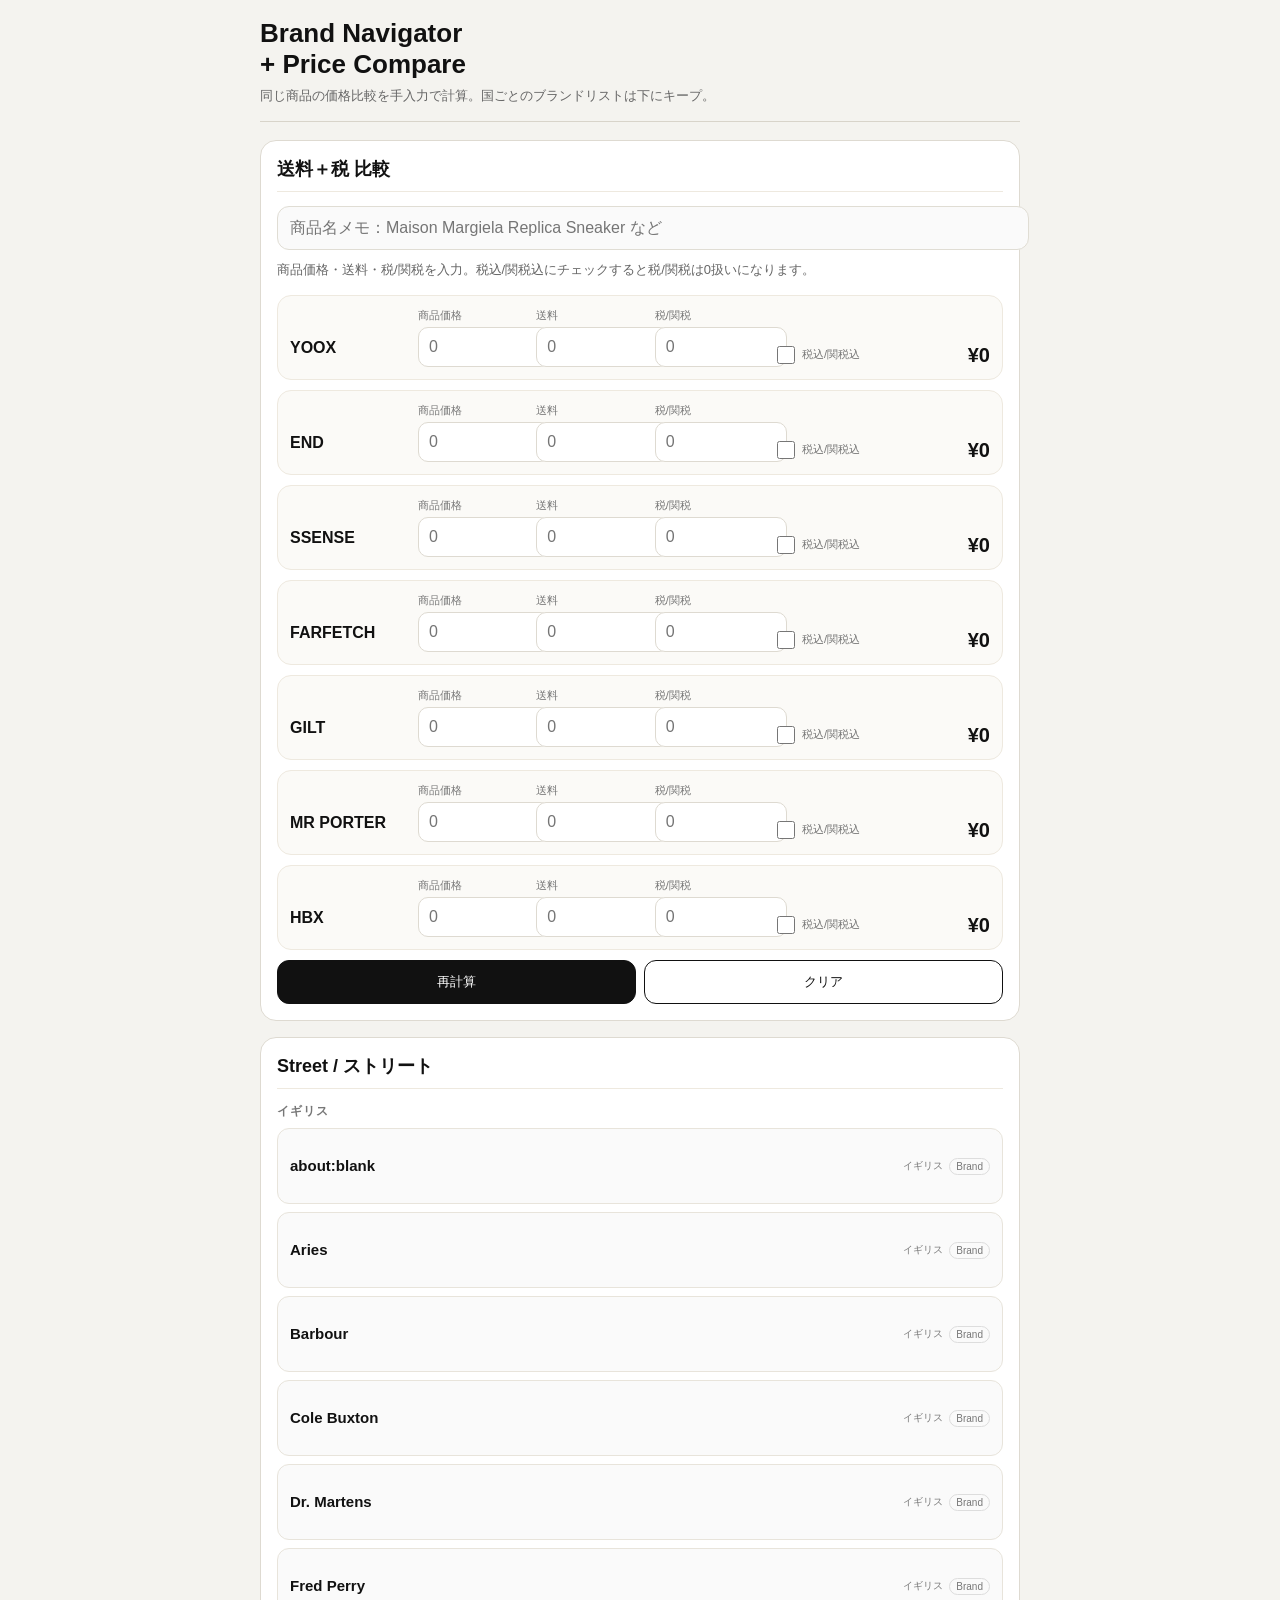
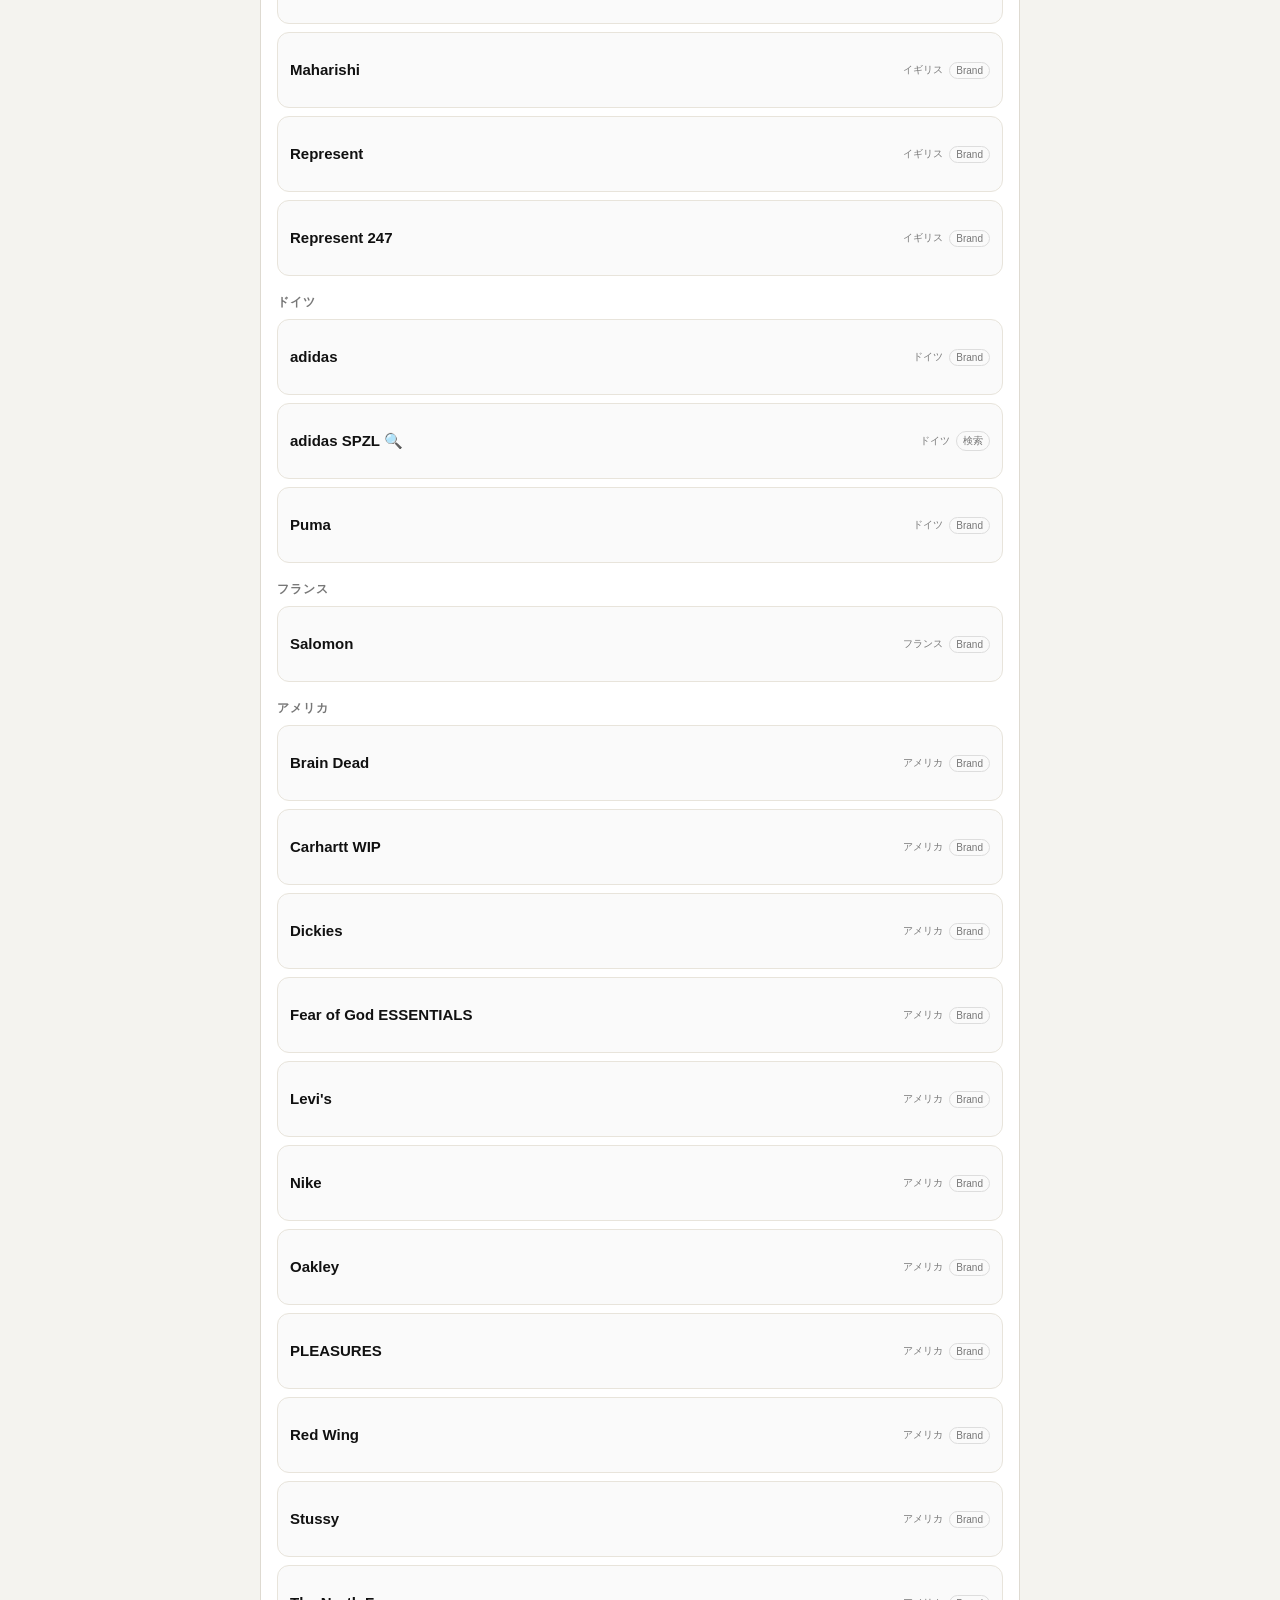
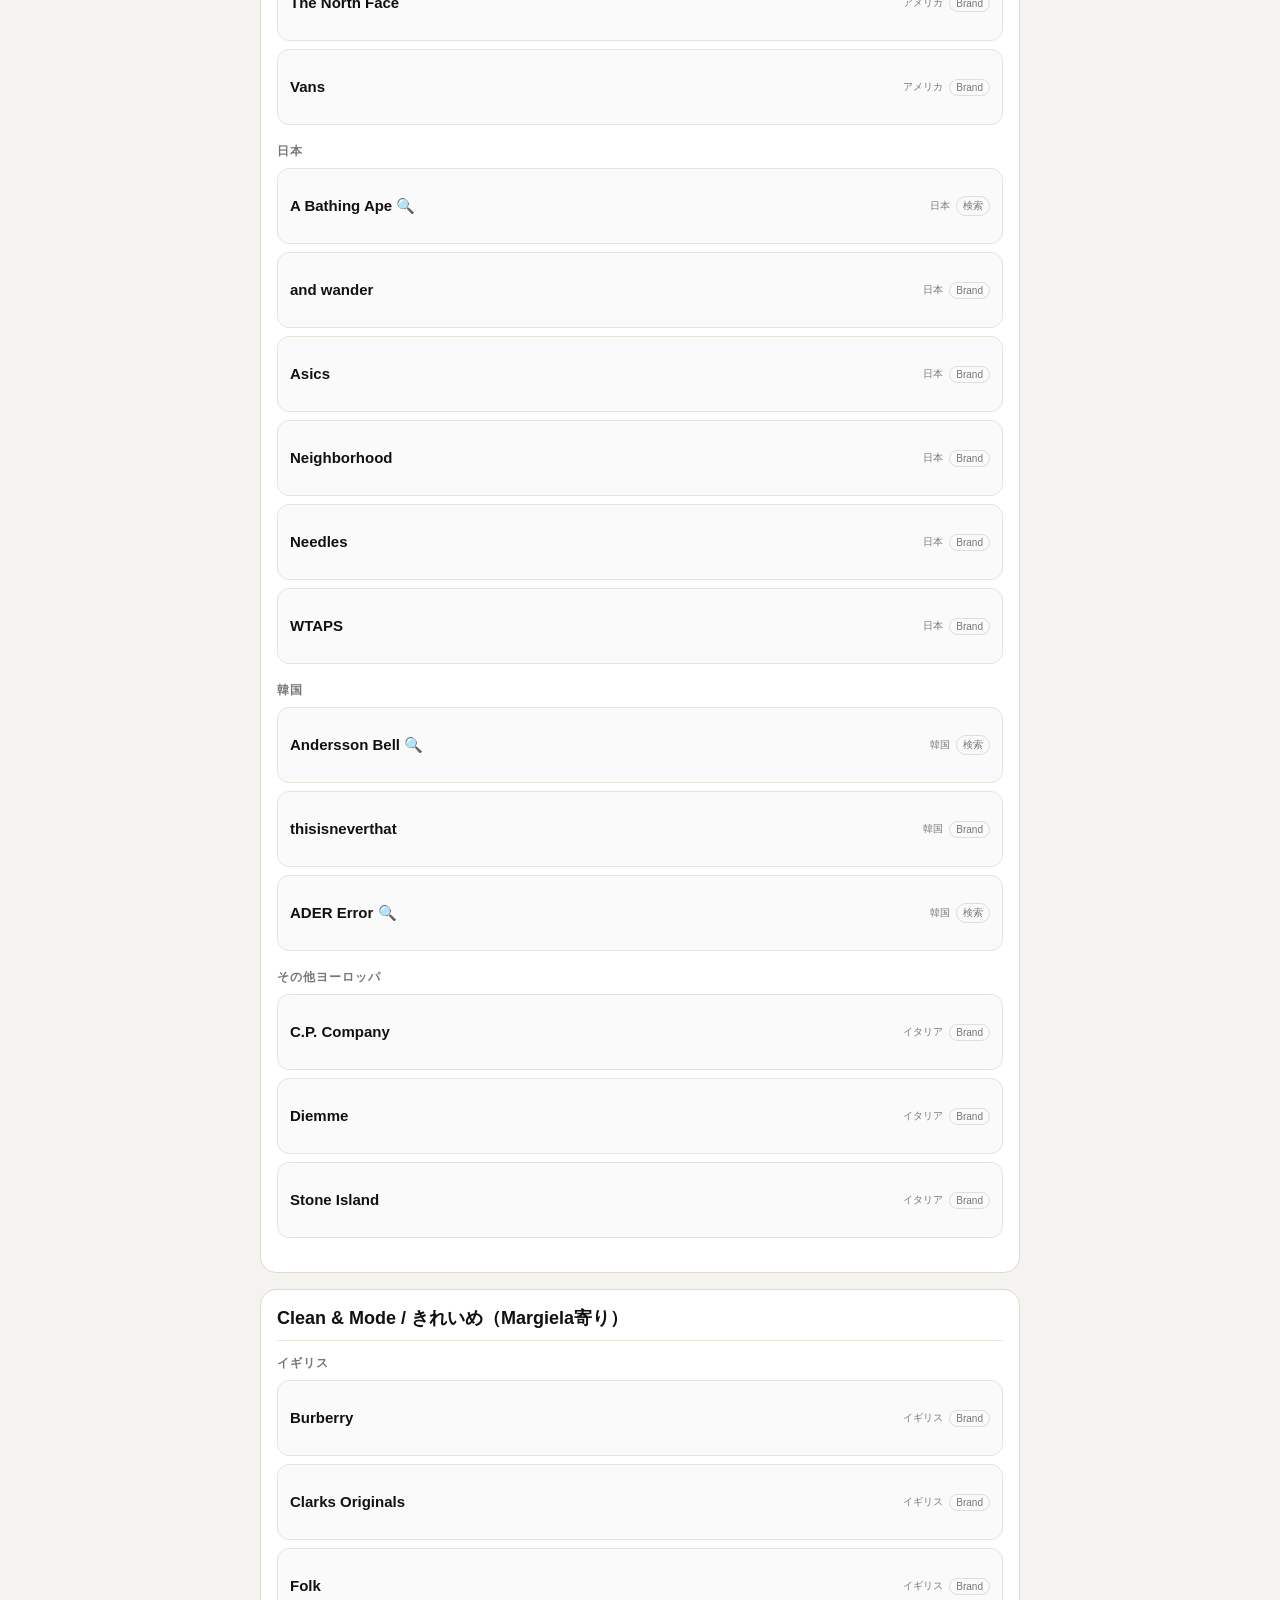
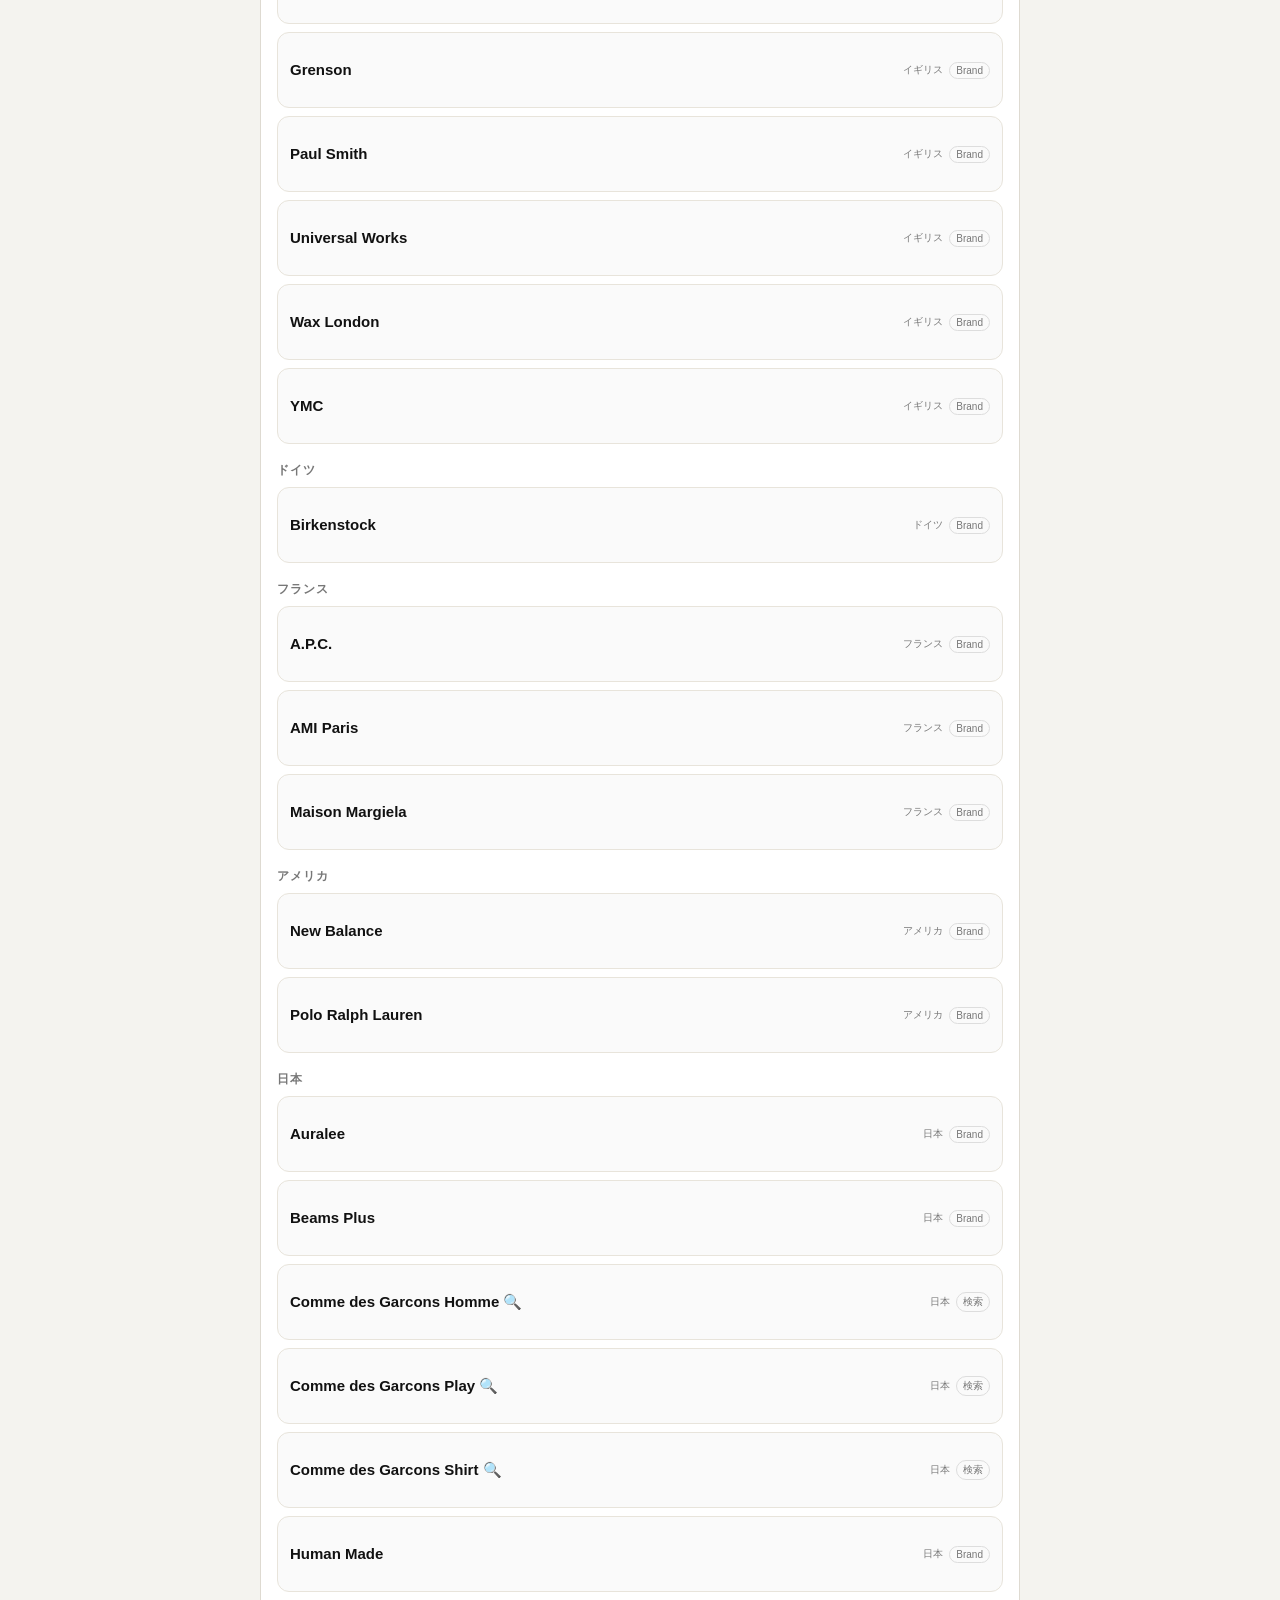
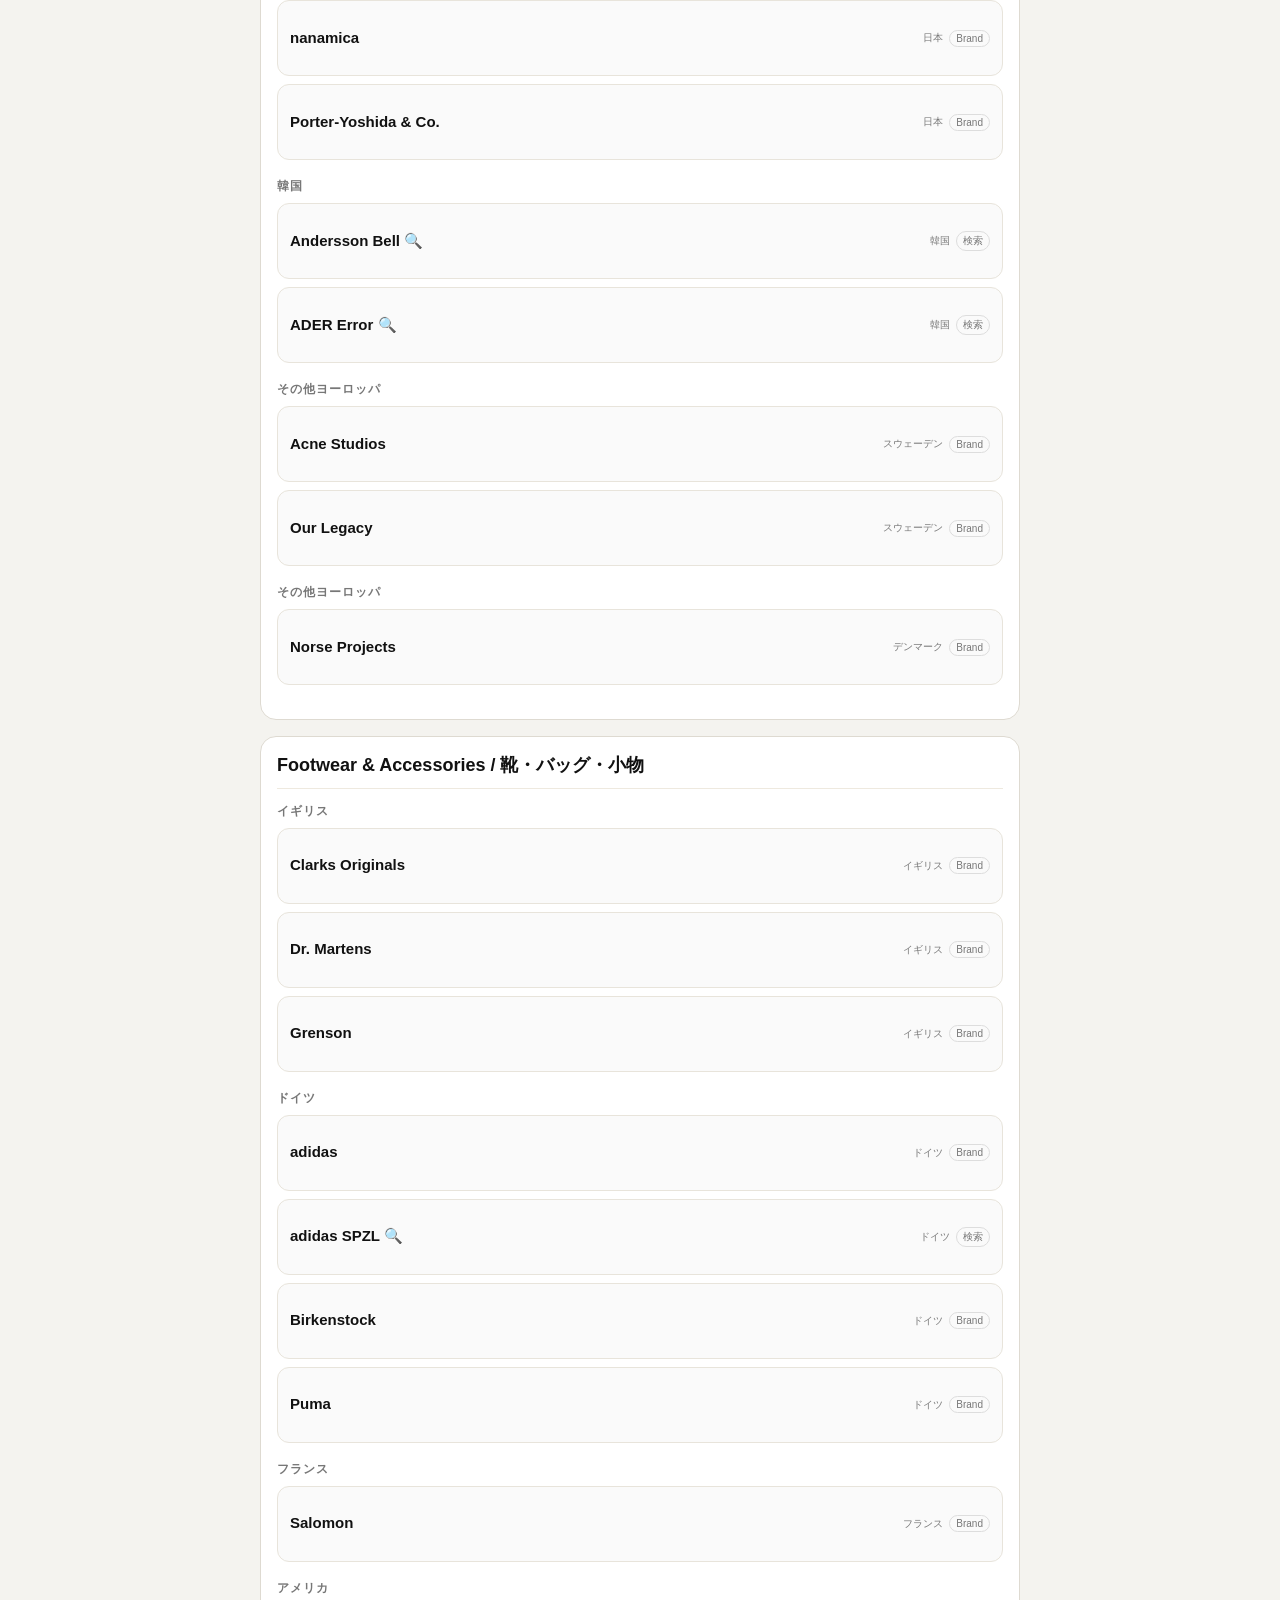
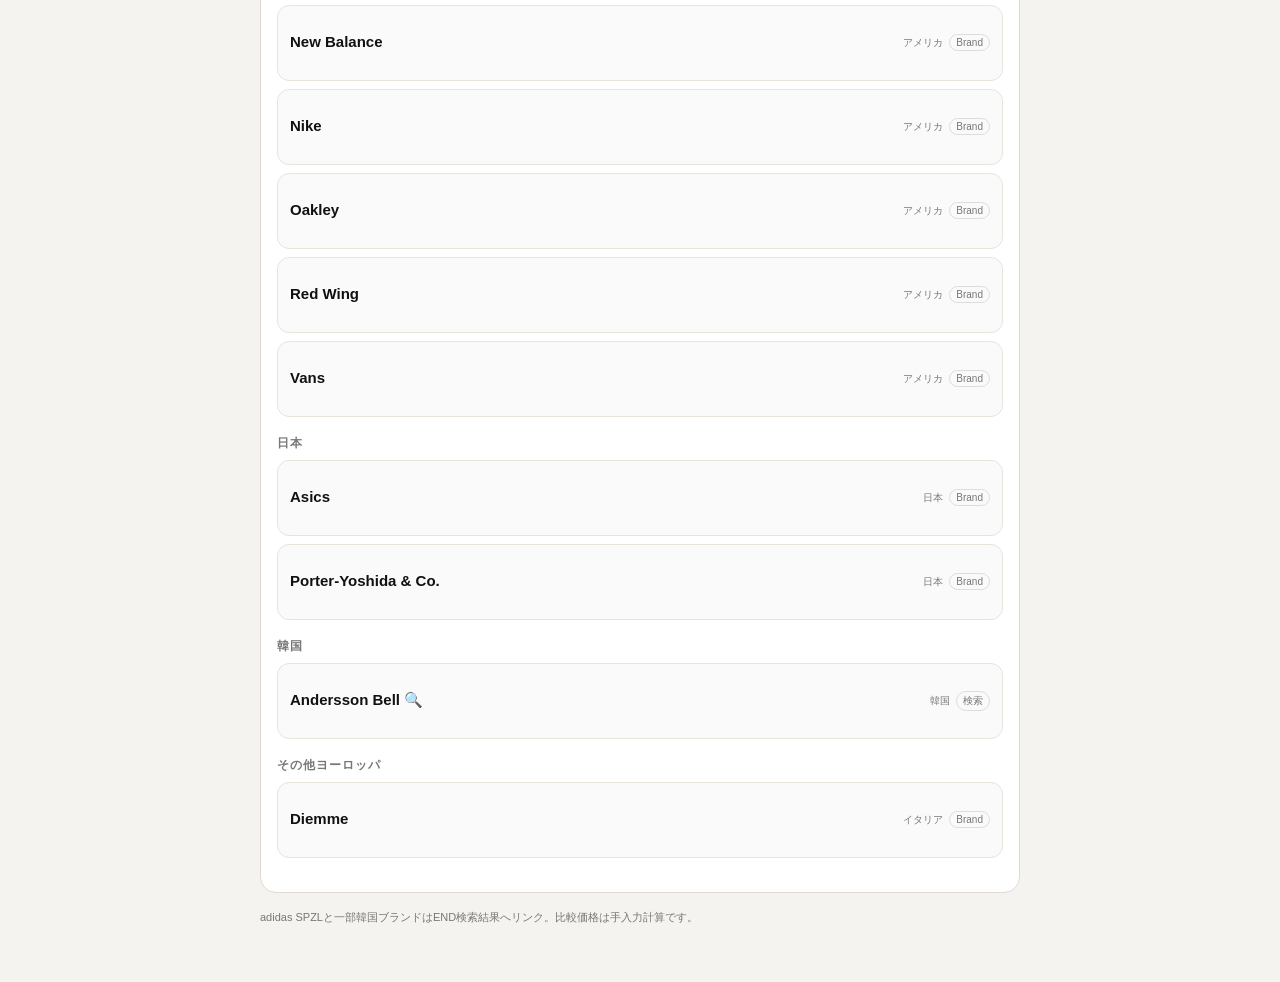
==== index.html @ c455eefd "Add files via upload" ====
<!doctype html>
<html lang="ja">
<head>
<meta charset="utf-8">
<meta name="viewport" content="width=device-width, initial-scale=1">
<title>END Brand Navigator + Price Compare</title>
<style>
body{margin:0;background:#f4f3ef;color:#111;font-family:-apple-system,BlinkMacSystemFont,"Helvetica Neue",Arial,"Hiragino Kaku Gothic ProN","Yu Gothic",sans-serif;}
.wrap{max-width:760px;margin:0 auto;padding:18px 14px 56px;}
header{border-bottom:1px solid #d8d4ca;padding-bottom:14px;margin-bottom:18px;}
h1{font-size:26px;margin:0 0 6px;}
p{margin:0;color:#666;font-size:13px;line-height:1.6;}
section{background:#fff;border:1px solid #dedad1;border-radius:16px;padding:16px;margin-bottom:16px;}
h2{font-size:18px;margin:0 0 14px;padding-bottom:10px;border-bottom:1px solid #eee9df;line-height:1.35;}
h3{font-size:12px;color:#777;margin:0 0 8px;letter-spacing:.08em;}
.compare-head{display:grid;gap:10px;margin-bottom:14px;}
.product-input{width:100%;font-size:16px;padding:12px;border:1px solid #e0ddd4;border-radius:12px;background:#fafafa;}
.shop-row{display:grid;grid-template-columns:1fr;gap:8px;padding:12px;border:1px solid #eee9df;border-radius:14px;background:#fbfaf7;margin-bottom:10px;}
.shop-name{font-weight:750;font-size:16px;}
.shop-row label{font-size:11px;color:#777;display:grid;gap:4px;}
.shop-row input[type="text"], .shop-row input:not([type]){width:100%;}
.shop-row input.price,.shop-row input.shipping,.shop-row input.tax{font-size:16px;padding:10px;border:1px solid #dedad1;border-radius:10px;background:#fff;}
.check{display:flex!important;align-items:center;gap:8px;}
.check input{width:18px;height:18px;}
.total{font-size:20px;font-weight:800;text-align:right;padding-top:4px;}
.best{border-color:#111;background:#f0efe9;}
.best .total::before{content:"最安 ";font-size:11px;color:#fff;background:#111;border-radius:999px;padding:3px 7px;margin-right:6px;vertical-align:middle;}
.actions{display:flex;gap:8px;margin-top:10px;}
button{flex:1;border:1px solid #111;background:#111;color:#fff;border-radius:12px;padding:12px;font-size:13px;}
button.secondary{background:#fff;color:#111;}
.country{margin-bottom:18px;}
.list{display:grid;gap:8px;}
.brand{display:flex;justify-content:space-between;align-items:center;gap:10px;min-height:50px;padding:12px;border:1px solid #e8e4db;border-radius:12px;background:#fafafa;color:#111;text-decoration:none;}
.brand:active{transform:scale(.99);}
.name{font-size:15px;font-weight:650;line-height:1.25;}
.meta{display:flex;gap:6px;align-items:center;white-space:nowrap;color:#777;font-size:10px;}
.meta em{font-style:normal;border:1px solid #ddd;border-radius:999px;padding:2px 6px;}
footer{color:#777;font-size:11px;line-height:1.6;margin-top:14px;}
@media(min-width:760px){.shop-row{grid-template-columns:120px repeat(3,1fr) 104px 105px;align-items:end;}.shop-name{padding-bottom:10px;}}
</style>
</head>
<body>
<div class="wrap">
<header>
<h1>Brand Navigator<br>+ Price Compare</h1>
<p>同じ商品の価格比較を手入力で計算。国ごとのブランドリストは下にキープ。</p>
</header>

<section>
  <h2>送料＋税 比較</h2>
  <div class="compare-head">
    <input id="product" class="product-input" placeholder="商品名メモ：Maison Margiela Replica Sneaker など">
    <p>商品価格・送料・税/関税を入力。税込/関税込にチェックすると税/関税は0扱いになります。</p>
  </div>
  <div id="shops">
    
    <div class="shop-row" data-shop="YOOX">
      <div class="shop-name">YOOX</div>
      <label>商品価格<input inputmode="numeric" class="price" placeholder="0"></label>
      <label>送料<input inputmode="numeric" class="shipping" placeholder="0"></label>
      <label>税/関税<input inputmode="numeric" class="tax" placeholder="0"></label>
      <label class="check"><input type="checkbox" class="included"> 税込/関税込</label>
      <div class="total">¥0</div>
    </div>
    
    <div class="shop-row" data-shop="END">
      <div class="shop-name">END</div>
      <label>商品価格<input inputmode="numeric" class="price" placeholder="0"></label>
      <label>送料<input inputmode="numeric" class="shipping" placeholder="0"></label>
      <label>税/関税<input inputmode="numeric" class="tax" placeholder="0"></label>
      <label class="check"><input type="checkbox" class="included"> 税込/関税込</label>
      <div class="total">¥0</div>
    </div>
    
    <div class="shop-row" data-shop="SSENSE">
      <div class="shop-name">SSENSE</div>
      <label>商品価格<input inputmode="numeric" class="price" placeholder="0"></label>
      <label>送料<input inputmode="numeric" class="shipping" placeholder="0"></label>
      <label>税/関税<input inputmode="numeric" class="tax" placeholder="0"></label>
      <label class="check"><input type="checkbox" class="included"> 税込/関税込</label>
      <div class="total">¥0</div>
    </div>
    
    <div class="shop-row" data-shop="FARFETCH">
      <div class="shop-name">FARFETCH</div>
      <label>商品価格<input inputmode="numeric" class="price" placeholder="0"></label>
      <label>送料<input inputmode="numeric" class="shipping" placeholder="0"></label>
      <label>税/関税<input inputmode="numeric" class="tax" placeholder="0"></label>
      <label class="check"><input type="checkbox" class="included"> 税込/関税込</label>
      <div class="total">¥0</div>
    </div>
    
    <div class="shop-row" data-shop="GILT">
      <div class="shop-name">GILT</div>
      <label>商品価格<input inputmode="numeric" class="price" placeholder="0"></label>
      <label>送料<input inputmode="numeric" class="shipping" placeholder="0"></label>
      <label>税/関税<input inputmode="numeric" class="tax" placeholder="0"></label>
      <label class="check"><input type="checkbox" class="included"> 税込/関税込</label>
      <div class="total">¥0</div>
    </div>
    
    <div class="shop-row" data-shop="MR PORTER">
      <div class="shop-name">MR PORTER</div>
      <label>商品価格<input inputmode="numeric" class="price" placeholder="0"></label>
      <label>送料<input inputmode="numeric" class="shipping" placeholder="0"></label>
      <label>税/関税<input inputmode="numeric" class="tax" placeholder="0"></label>
      <label class="check"><input type="checkbox" class="included"> 税込/関税込</label>
      <div class="total">¥0</div>
    </div>
    
    <div class="shop-row" data-shop="HBX">
      <div class="shop-name">HBX</div>
      <label>商品価格<input inputmode="numeric" class="price" placeholder="0"></label>
      <label>送料<input inputmode="numeric" class="shipping" placeholder="0"></label>
      <label>税/関税<input inputmode="numeric" class="tax" placeholder="0"></label>
      <label class="check"><input type="checkbox" class="included"> 税込/関税込</label>
      <div class="total">¥0</div>
    </div>
    
  </div>
  <div class="actions">
    <button type="button" onclick="calc()">再計算</button>
    <button type="button" class="secondary" onclick="clearAll()">クリア</button>
  </div>
</section>

<section class="brand-section"><h2>Street / ストリート</h2><div class="country"><h3>イギリス</h3><div class="list"><a class="brand" href="https://www.endclothing.com/jp/brands/about-blank"><span class="name">about:blank</span><span class="meta"><span>イギリス</span><em>Brand</em></span></a><a class="brand" href="https://www.endclothing.com/jp/brands/aries"><span class="name">Aries</span><span class="meta"><span>イギリス</span><em>Brand</em></span></a><a class="brand" href="https://www.endclothing.com/jp/brands/barbour"><span class="name">Barbour</span><span class="meta"><span>イギリス</span><em>Brand</em></span></a><a class="brand" href="https://www.endclothing.com/jp/brands/cole-buxton"><span class="name">Cole Buxton</span><span class="meta"><span>イギリス</span><em>Brand</em></span></a><a class="brand" href="https://www.endclothing.com/jp/brands/dr-martens"><span class="name">Dr. Martens</span><span class="meta"><span>イギリス</span><em>Brand</em></span></a><a class="brand" href="https://www.endclothing.com/jp/brands/fred-perry"><span class="name">Fred Perry</span><span class="meta"><span>イギリス</span><em>Brand</em></span></a><a class="brand" href="https://www.endclothing.com/jp/brands/maharishi"><span class="name">Maharishi</span><span class="meta"><span>イギリス</span><em>Brand</em></span></a><a class="brand" href="https://www.endclothing.com/jp/brands/represent"><span class="name">Represent</span><span class="meta"><span>イギリス</span><em>Brand</em></span></a><a class="brand" href="https://www.endclothing.com/jp/brands/represent-247"><span class="name">Represent 247</span><span class="meta"><span>イギリス</span><em>Brand</em></span></a></div></div><div class="country"><h3>ドイツ</h3><div class="list"><a class="brand" href="https://www.endclothing.com/jp/brands/adidas"><span class="name">adidas</span><span class="meta"><span>ドイツ</span><em>Brand</em></span></a><a class="brand" href="https://www.endclothing.com/jp/catalogsearch/results?q=adidas%20spzl"><span class="name">adidas SPZL 🔍</span><span class="meta"><span>ドイツ</span><em>検索</em></span></a><a class="brand" href="https://www.endclothing.com/jp/brands/puma"><span class="name">Puma</span><span class="meta"><span>ドイツ</span><em>Brand</em></span></a></div></div><div class="country"><h3>フランス</h3><div class="list"><a class="brand" href="https://www.endclothing.com/jp/brands/salomon"><span class="name">Salomon</span><span class="meta"><span>フランス</span><em>Brand</em></span></a></div></div><div class="country"><h3>アメリカ</h3><div class="list"><a class="brand" href="https://www.endclothing.com/jp/brands/brain-dead"><span class="name">Brain Dead</span><span class="meta"><span>アメリカ</span><em>Brand</em></span></a><a class="brand" href="https://www.endclothing.com/jp/brands/carhartt"><span class="name">Carhartt WIP</span><span class="meta"><span>アメリカ</span><em>Brand</em></span></a><a class="brand" href="https://www.endclothing.com/jp/brands/dickies"><span class="name">Dickies</span><span class="meta"><span>アメリカ</span><em>Brand</em></span></a><a class="brand" href="https://www.endclothing.com/jp/brands/fear-of-god-essentials"><span class="name">Fear of God ESSENTIALS</span><span class="meta"><span>アメリカ</span><em>Brand</em></span></a><a class="brand" href="https://www.endclothing.com/jp/brands/levi-s"><span class="name">Levi&#x27;s</span><span class="meta"><span>アメリカ</span><em>Brand</em></span></a><a class="brand" href="https://www.endclothing.com/jp/brands/nike"><span class="name">Nike</span><span class="meta"><span>アメリカ</span><em>Brand</em></span></a><a class="brand" href="https://www.endclothing.com/jp/brands/oakley"><span class="name">Oakley</span><span class="meta"><span>アメリカ</span><em>Brand</em></span></a><a class="brand" href="https://www.endclothing.com/jp/brands/pleasures"><span class="name">PLEASURES</span><span class="meta"><span>アメリカ</span><em>Brand</em></span></a><a class="brand" href="https://www.endclothing.com/jp/brands/red-wing"><span class="name">Red Wing</span><span class="meta"><span>アメリカ</span><em>Brand</em></span></a><a class="brand" href="https://www.endclothing.com/jp/brands/stussy"><span class="name">Stussy</span><span class="meta"><span>アメリカ</span><em>Brand</em></span></a><a class="brand" href="https://www.endclothing.com/jp/brands/the-north-face"><span class="name">The North Face</span><span class="meta"><span>アメリカ</span><em>Brand</em></span></a><a class="brand" href="https://www.endclothing.com/jp/brands/vans"><span class="name">Vans</span><span class="meta"><span>アメリカ</span><em>Brand</em></span></a></div></div><div class="country"><h3>日本</h3><div class="list"><a class="brand" href="https://www.endclothing.com/jp/catalogsearch/results?q=a%20bathing%20ape"><span class="name">A Bathing Ape 🔍</span><span class="meta"><span>日本</span><em>検索</em></span></a><a class="brand" href="https://www.endclothing.com/jp/brands/and-wander"><span class="name">and wander</span><span class="meta"><span>日本</span><em>Brand</em></span></a><a class="brand" href="https://www.endclothing.com/jp/brands/asics"><span class="name">Asics</span><span class="meta"><span>日本</span><em>Brand</em></span></a><a class="brand" href="https://www.endclothing.com/jp/brands/neighborhood"><span class="name">Neighborhood</span><span class="meta"><span>日本</span><em>Brand</em></span></a><a class="brand" href="https://www.endclothing.com/jp/brands/needles"><span class="name">Needles</span><span class="meta"><span>日本</span><em>Brand</em></span></a><a class="brand" href="https://www.endclothing.com/jp/brands/wtaps"><span class="name">WTAPS</span><span class="meta"><span>日本</span><em>Brand</em></span></a></div></div><div class="country"><h3>韓国</h3><div class="list"><a class="brand" href="https://www.endclothing.com/jp/catalogsearch/results?q=andersson%20bell"><span class="name">Andersson Bell 🔍</span><span class="meta"><span>韓国</span><em>検索</em></span></a><a class="brand" href="https://www.endclothing.com/jp/brands/thisisneverthat"><span class="name">thisisneverthat</span><span class="meta"><span>韓国</span><em>Brand</em></span></a><a class="brand" href="https://www.endclothing.com/jp/catalogsearch/results?q=ader%20error"><span class="name">ADER Error 🔍</span><span class="meta"><span>韓国</span><em>検索</em></span></a></div></div><div class="country"><h3>その他ヨーロッパ</h3><div class="list"><a class="brand" href="https://www.endclothing.com/jp/brands/cp-company"><span class="name">C.P. Company</span><span class="meta"><span>イタリア</span><em>Brand</em></span></a><a class="brand" href="https://www.endclothing.com/jp/brands/diemme"><span class="name">Diemme</span><span class="meta"><span>イタリア</span><em>Brand</em></span></a><a class="brand" href="https://www.endclothing.com/jp/brands/stone-island"><span class="name">Stone Island</span><span class="meta"><span>イタリア</span><em>Brand</em></span></a></div></div></section><section class="brand-section"><h2>Clean &amp; Mode / きれいめ（Margiela寄り）</h2><div class="country"><h3>イギリス</h3><div class="list"><a class="brand" href="https://www.endclothing.com/jp/brands/burberry"><span class="name">Burberry</span><span class="meta"><span>イギリス</span><em>Brand</em></span></a><a class="brand" href="https://www.endclothing.com/jp/brands/clarks-originals"><span class="name">Clarks Originals</span><span class="meta"><span>イギリス</span><em>Brand</em></span></a><a class="brand" href="https://www.endclothing.com/jp/brands/folk"><span class="name">Folk</span><span class="meta"><span>イギリス</span><em>Brand</em></span></a><a class="brand" href="https://www.endclothing.com/jp/brands/grenson"><span class="name">Grenson</span><span class="meta"><span>イギリス</span><em>Brand</em></span></a><a class="brand" href="https://www.endclothing.com/jp/brands/paul-smith"><span class="name">Paul Smith</span><span class="meta"><span>イギリス</span><em>Brand</em></span></a><a class="brand" href="https://www.endclothing.com/jp/brands/universal-works"><span class="name">Universal Works</span><span class="meta"><span>イギリス</span><em>Brand</em></span></a><a class="brand" href="https://www.endclothing.com/jp/brands/wax-london"><span class="name">Wax London</span><span class="meta"><span>イギリス</span><em>Brand</em></span></a><a class="brand" href="https://www.endclothing.com/jp/brands/ymc"><span class="name">YMC</span><span class="meta"><span>イギリス</span><em>Brand</em></span></a></div></div><div class="country"><h3>ドイツ</h3><div class="list"><a class="brand" href="https://www.endclothing.com/jp/brands/birkenstock"><span class="name">Birkenstock</span><span class="meta"><span>ドイツ</span><em>Brand</em></span></a></div></div><div class="country"><h3>フランス</h3><div class="list"><a class="brand" href="https://www.endclothing.com/jp/brands/a-p-c"><span class="name">A.P.C.</span><span class="meta"><span>フランス</span><em>Brand</em></span></a><a class="brand" href="https://www.endclothing.com/jp/brands/ami-paris"><span class="name">AMI Paris</span><span class="meta"><span>フランス</span><em>Brand</em></span></a><a class="brand" href="https://www.endclothing.com/jp/brands/maison-margiela"><span class="name">Maison Margiela</span><span class="meta"><span>フランス</span><em>Brand</em></span></a></div></div><div class="country"><h3>アメリカ</h3><div class="list"><a class="brand" href="https://www.endclothing.com/jp/brands/new-balance"><span class="name">New Balance</span><span class="meta"><span>アメリカ</span><em>Brand</em></span></a><a class="brand" href="https://www.endclothing.com/jp/brands/polo-ralph-lauren"><span class="name">Polo Ralph Lauren</span><span class="meta"><span>アメリカ</span><em>Brand</em></span></a></div></div><div class="country"><h3>日本</h3><div class="list"><a class="brand" href="https://www.endclothing.com/jp/brands/auralee"><span class="name">Auralee</span><span class="meta"><span>日本</span><em>Brand</em></span></a><a class="brand" href="https://www.endclothing.com/jp/brands/beams-plus"><span class="name">Beams Plus</span><span class="meta"><span>日本</span><em>Brand</em></span></a><a class="brand" href="https://www.endclothing.com/jp/catalogsearch/results?q=comme%20des%20garcons%20homme"><span class="name">Comme des Garcons Homme 🔍</span><span class="meta"><span>日本</span><em>検索</em></span></a><a class="brand" href="https://www.endclothing.com/jp/catalogsearch/results?q=comme%20des%20garcons%20play"><span class="name">Comme des Garcons Play 🔍</span><span class="meta"><span>日本</span><em>検索</em></span></a><a class="brand" href="https://www.endclothing.com/jp/catalogsearch/results?q=comme%20des%20garcons%20shirt"><span class="name">Comme des Garcons Shirt 🔍</span><span class="meta"><span>日本</span><em>検索</em></span></a><a class="brand" href="https://www.endclothing.com/jp/brands/human-made"><span class="name">Human Made</span><span class="meta"><span>日本</span><em>Brand</em></span></a><a class="brand" href="https://www.endclothing.com/jp/brands/nanamica"><span class="name">nanamica</span><span class="meta"><span>日本</span><em>Brand</em></span></a><a class="brand" href="https://www.endclothing.com/jp/brands/porter"><span class="name">Porter-Yoshida &amp; Co.</span><span class="meta"><span>日本</span><em>Brand</em></span></a></div></div><div class="country"><h3>韓国</h3><div class="list"><a class="brand" href="https://www.endclothing.com/jp/catalogsearch/results?q=andersson%20bell"><span class="name">Andersson Bell 🔍</span><span class="meta"><span>韓国</span><em>検索</em></span></a><a class="brand" href="https://www.endclothing.com/jp/catalogsearch/results?q=ader%20error"><span class="name">ADER Error 🔍</span><span class="meta"><span>韓国</span><em>検索</em></span></a></div></div><div class="country"><h3>その他ヨーロッパ</h3><div class="list"><a class="brand" href="https://www.endclothing.com/jp/brands/acne-studios"><span class="name">Acne Studios</span><span class="meta"><span>スウェーデン</span><em>Brand</em></span></a><a class="brand" href="https://www.endclothing.com/jp/brands/our-legacy"><span class="name">Our Legacy</span><span class="meta"><span>スウェーデン</span><em>Brand</em></span></a></div></div><div class="country"><h3>その他ヨーロッパ</h3><div class="list"><a class="brand" href="https://www.endclothing.com/jp/brands/norse-projects"><span class="name">Norse Projects</span><span class="meta"><span>デンマーク</span><em>Brand</em></span></a></div></div></section><section class="brand-section"><h2>Footwear &amp; Accessories / 靴・バッグ・小物</h2><div class="country"><h3>イギリス</h3><div class="list"><a class="brand" href="https://www.endclothing.com/jp/brands/clarks-originals"><span class="name">Clarks Originals</span><span class="meta"><span>イギリス</span><em>Brand</em></span></a><a class="brand" href="https://www.endclothing.com/jp/brands/dr-martens"><span class="name">Dr. Martens</span><span class="meta"><span>イギリス</span><em>Brand</em></span></a><a class="brand" href="https://www.endclothing.com/jp/brands/grenson"><span class="name">Grenson</span><span class="meta"><span>イギリス</span><em>Brand</em></span></a></div></div><div class="country"><h3>ドイツ</h3><div class="list"><a class="brand" href="https://www.endclothing.com/jp/brands/adidas"><span class="name">adidas</span><span class="meta"><span>ドイツ</span><em>Brand</em></span></a><a class="brand" href="https://www.endclothing.com/jp/catalogsearch/results?q=adidas%20spzl"><span class="name">adidas SPZL 🔍</span><span class="meta"><span>ドイツ</span><em>検索</em></span></a><a class="brand" href="https://www.endclothing.com/jp/brands/birkenstock"><span class="name">Birkenstock</span><span class="meta"><span>ドイツ</span><em>Brand</em></span></a><a class="brand" href="https://www.endclothing.com/jp/brands/puma"><span class="name">Puma</span><span class="meta"><span>ドイツ</span><em>Brand</em></span></a></div></div><div class="country"><h3>フランス</h3><div class="list"><a class="brand" href="https://www.endclothing.com/jp/brands/salomon"><span class="name">Salomon</span><span class="meta"><span>フランス</span><em>Brand</em></span></a></div></div><div class="country"><h3>アメリカ</h3><div class="list"><a class="brand" href="https://www.endclothing.com/jp/brands/new-balance"><span class="name">New Balance</span><span class="meta"><span>アメリカ</span><em>Brand</em></span></a><a class="brand" href="https://www.endclothing.com/jp/brands/nike"><span class="name">Nike</span><span class="meta"><span>アメリカ</span><em>Brand</em></span></a><a class="brand" href="https://www.endclothing.com/jp/brands/oakley"><span class="name">Oakley</span><span class="meta"><span>アメリカ</span><em>Brand</em></span></a><a class="brand" href="https://www.endclothing.com/jp/brands/red-wing"><span class="name">Red Wing</span><span class="meta"><span>アメリカ</span><em>Brand</em></span></a><a class="brand" href="https://www.endclothing.com/jp/brands/vans"><span class="name">Vans</span><span class="meta"><span>アメリカ</span><em>Brand</em></span></a></div></div><div class="country"><h3>日本</h3><div class="list"><a class="brand" href="https://www.endclothing.com/jp/brands/asics"><span class="name">Asics</span><span class="meta"><span>日本</span><em>Brand</em></span></a><a class="brand" href="https://www.endclothing.com/jp/brands/porter"><span class="name">Porter-Yoshida &amp; Co.</span><span class="meta"><span>日本</span><em>Brand</em></span></a></div></div><div class="country"><h3>韓国</h3><div class="list"><a class="brand" href="https://www.endclothing.com/jp/catalogsearch/results?q=andersson%20bell"><span class="name">Andersson Bell 🔍</span><span class="meta"><span>韓国</span><em>検索</em></span></a></div></div><div class="country"><h3>その他ヨーロッパ</h3><div class="list"><a class="brand" href="https://www.endclothing.com/jp/brands/diemme"><span class="name">Diemme</span><span class="meta"><span>イタリア</span><em>Brand</em></span></a></div></div></section>

<footer>adidas SPZLと一部韓国ブランドはEND検索結果へリンク。比較価格は手入力計算です。</footer>
</div>

<script>
function yen(n) {
  if (!isFinite(n) || n <= 0) return "¥0";
  return "¥" + Math.round(n).toLocaleString("ja-JP");
}
function num(v) {
  if (!v) return 0;
  return Number(String(v).replace(/[¥,\s]/g,"")) || 0;
}
function calc() {
  const rows = [...document.querySelectorAll(".shop-row")];
  let best = Infinity;
  rows.forEach(r => {
    const price = num(r.querySelector(".price").value);
    const shipping = num(r.querySelector(".shipping").value);
    const included = r.querySelector(".included").checked;
    const tax = included ? 0 : num(r.querySelector(".tax").value);
    const total = price + shipping + tax;
    r.dataset.total = total;
    r.querySelector(".total").textContent = yen(total);
    r.classList.remove("best");
    if (total > 0 && total < best) best = total;
  });
  rows.forEach(r => {
    if (Number(r.dataset.total) === best) r.classList.add("best");
  });
}
function clearAll() {
  document.querySelectorAll("input").forEach(i => {
    if (i.type === "checkbox") i.checked = false;
    else i.value = "";
  });
  calc();
}
document.querySelectorAll(".price,.shipping,.tax,.included").forEach(el => el.addEventListener("input", calc));
document.querySelectorAll(".included").forEach(el => el.addEventListener("change", calc));
calc();
</script>
</body>
</html>
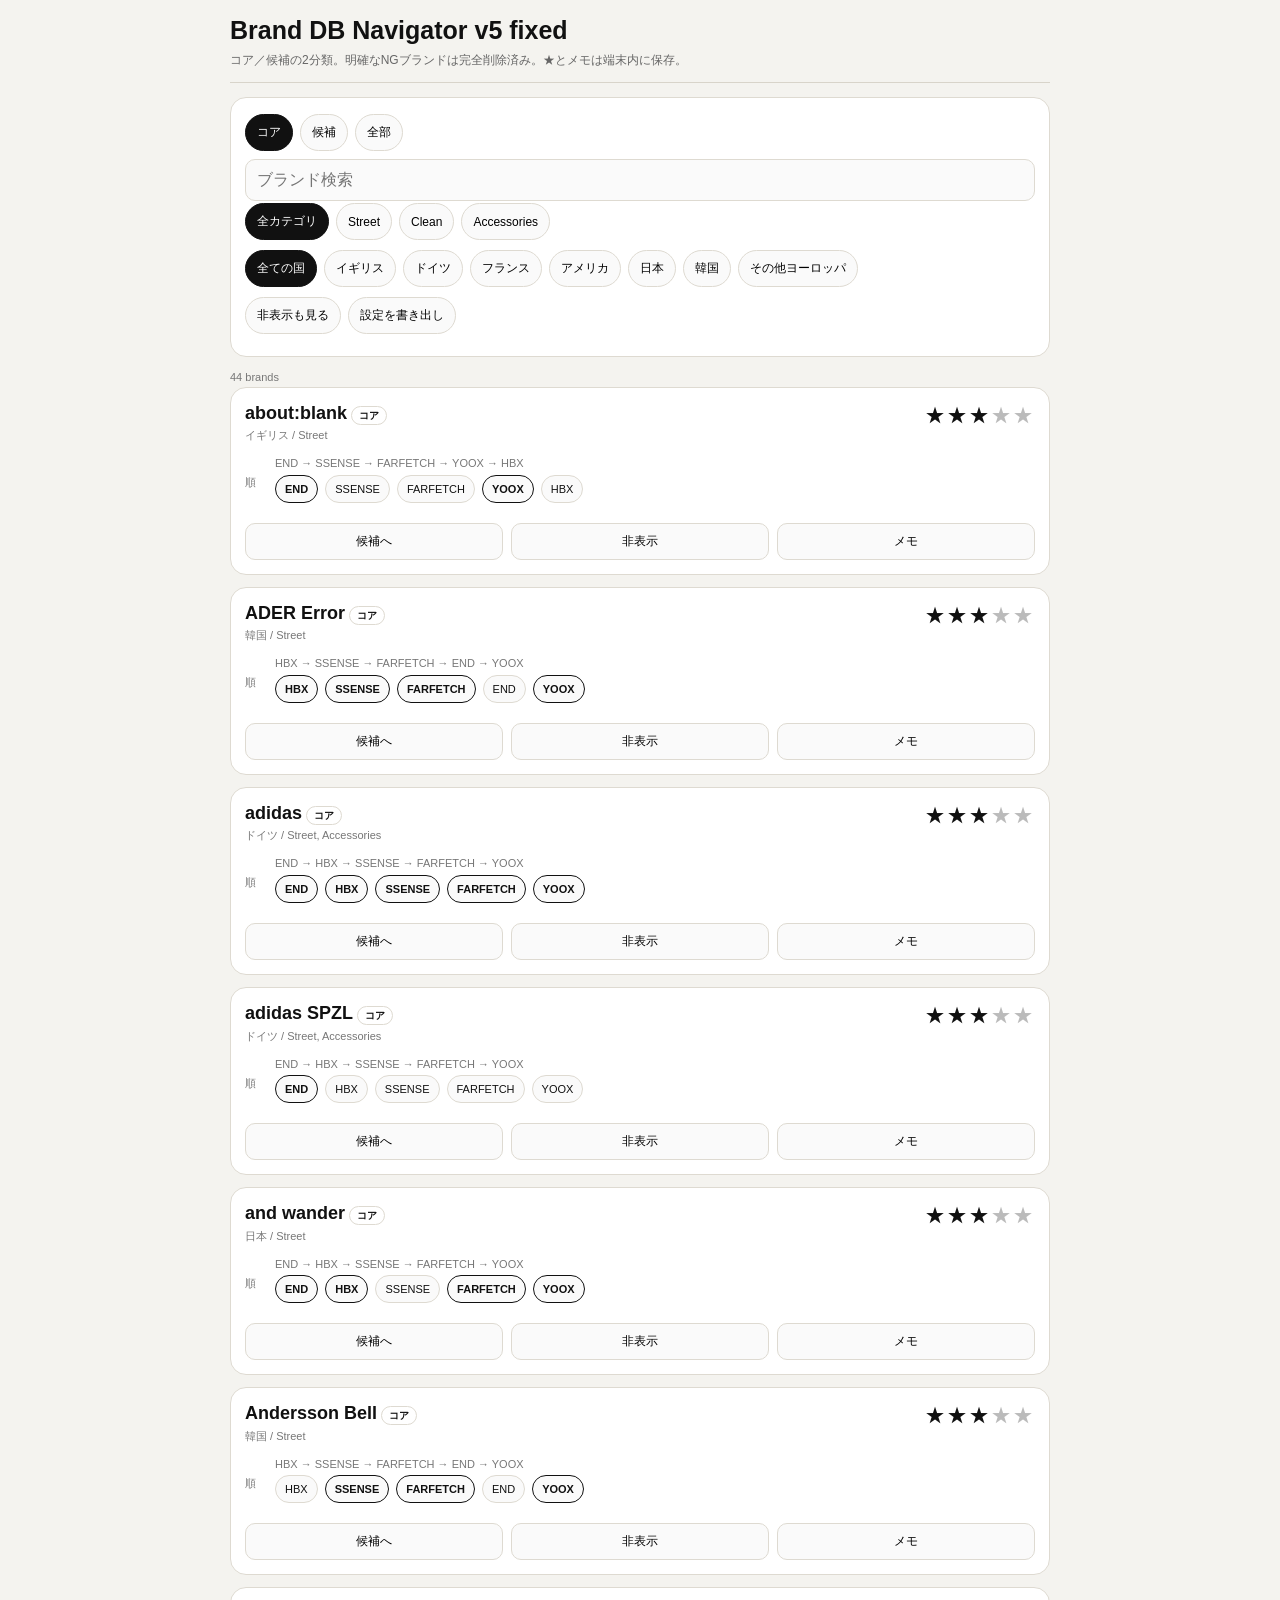
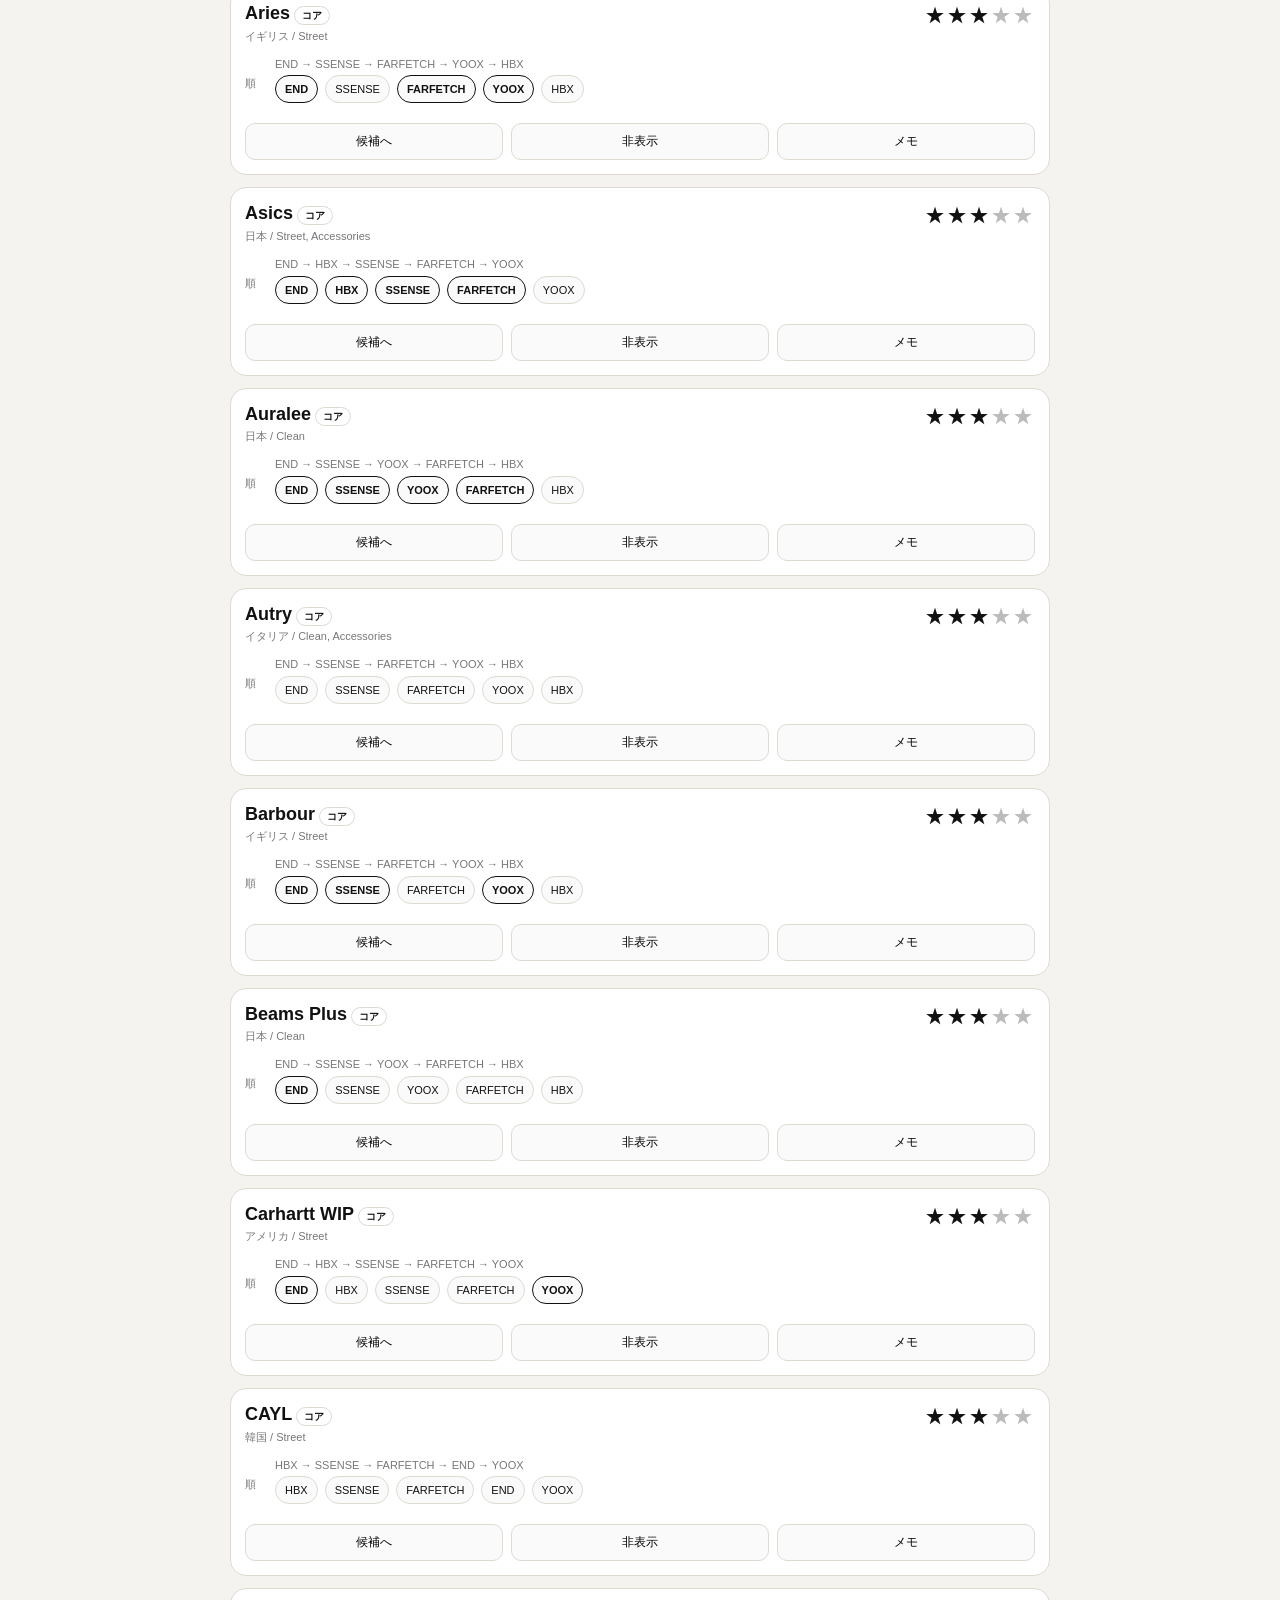
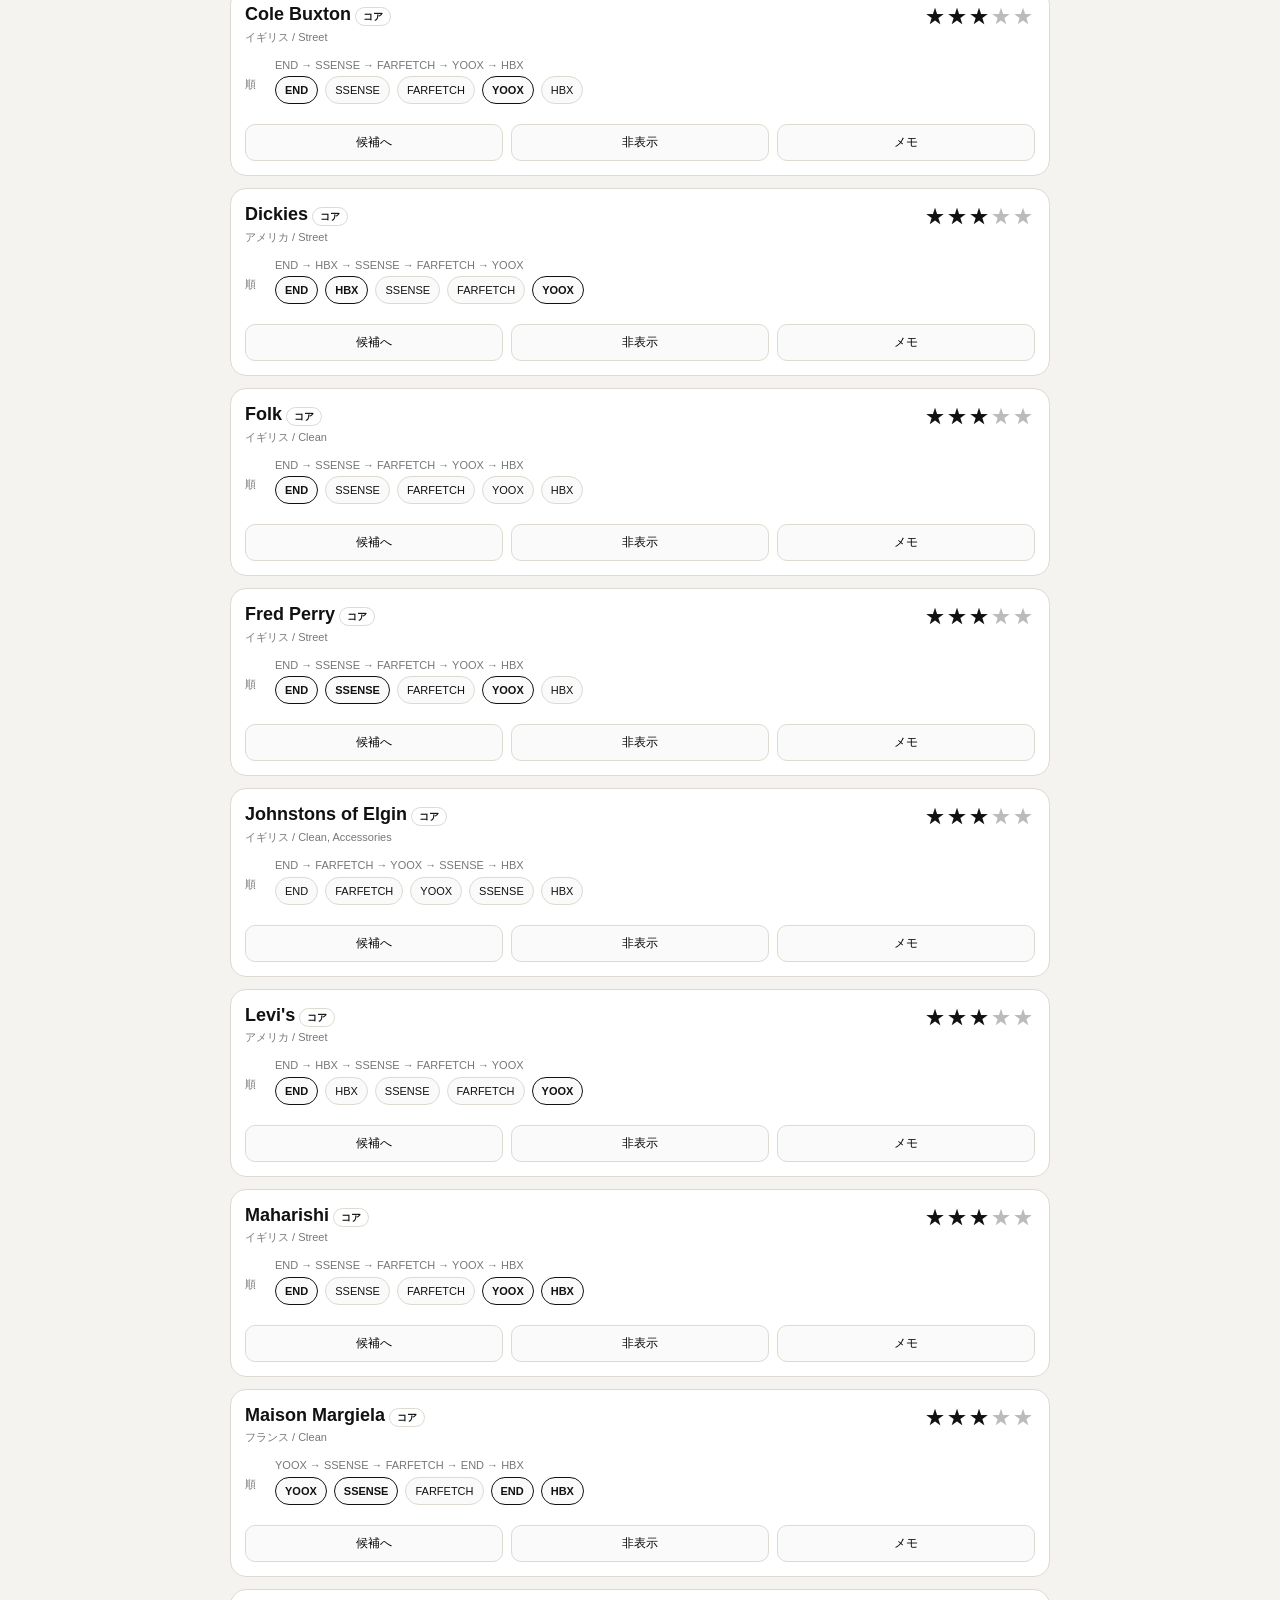
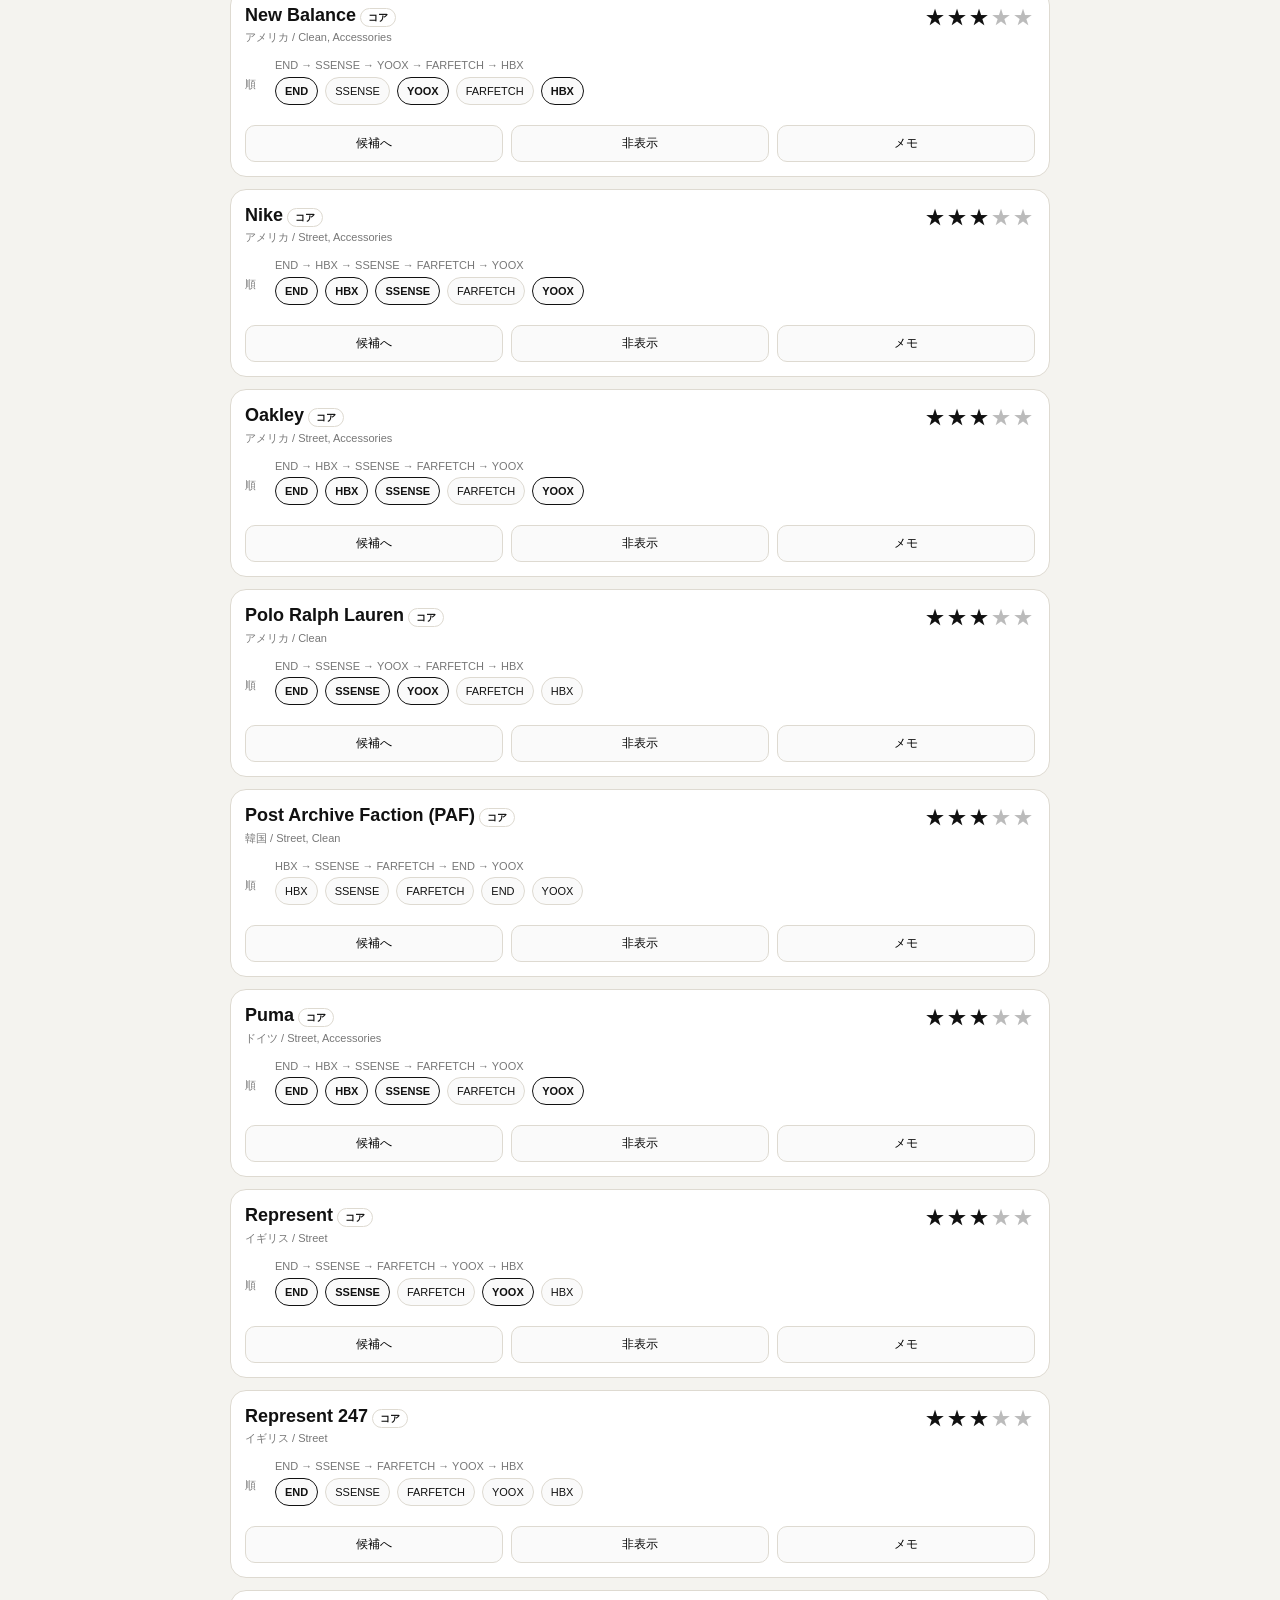
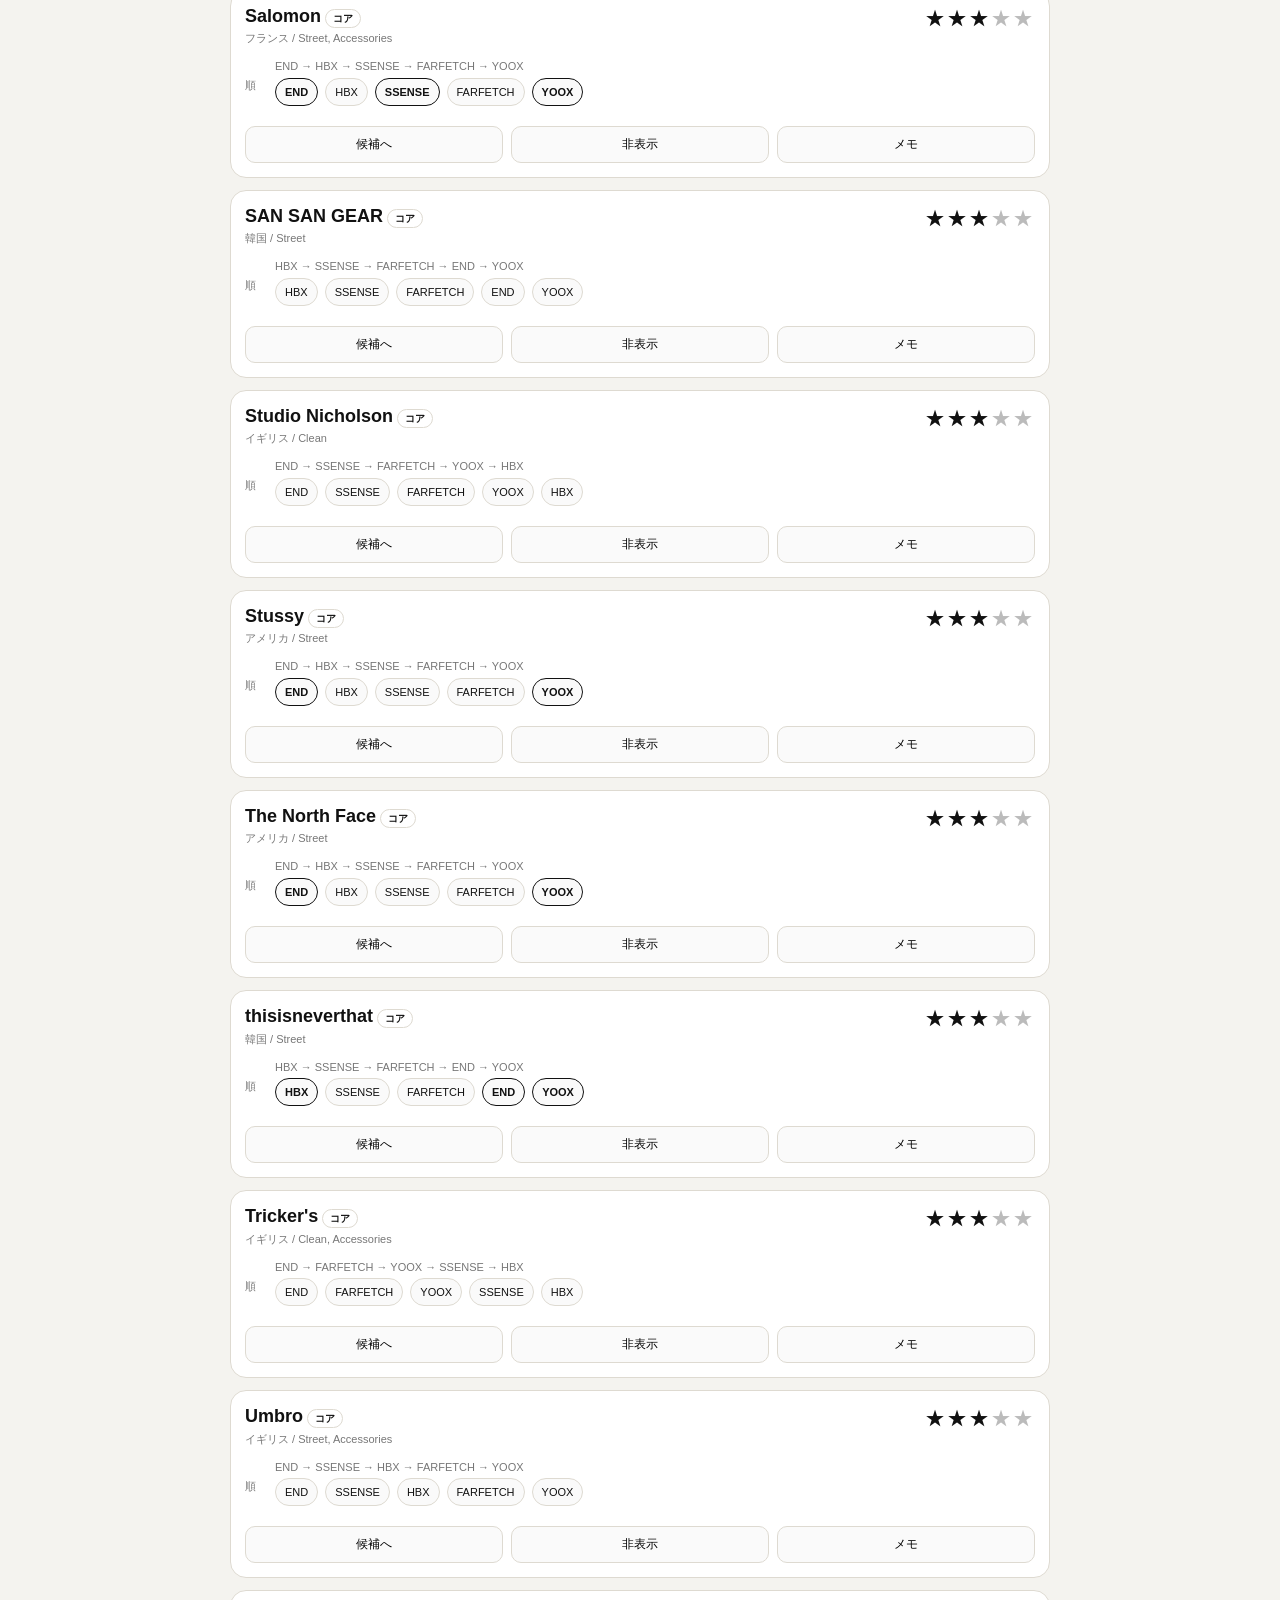
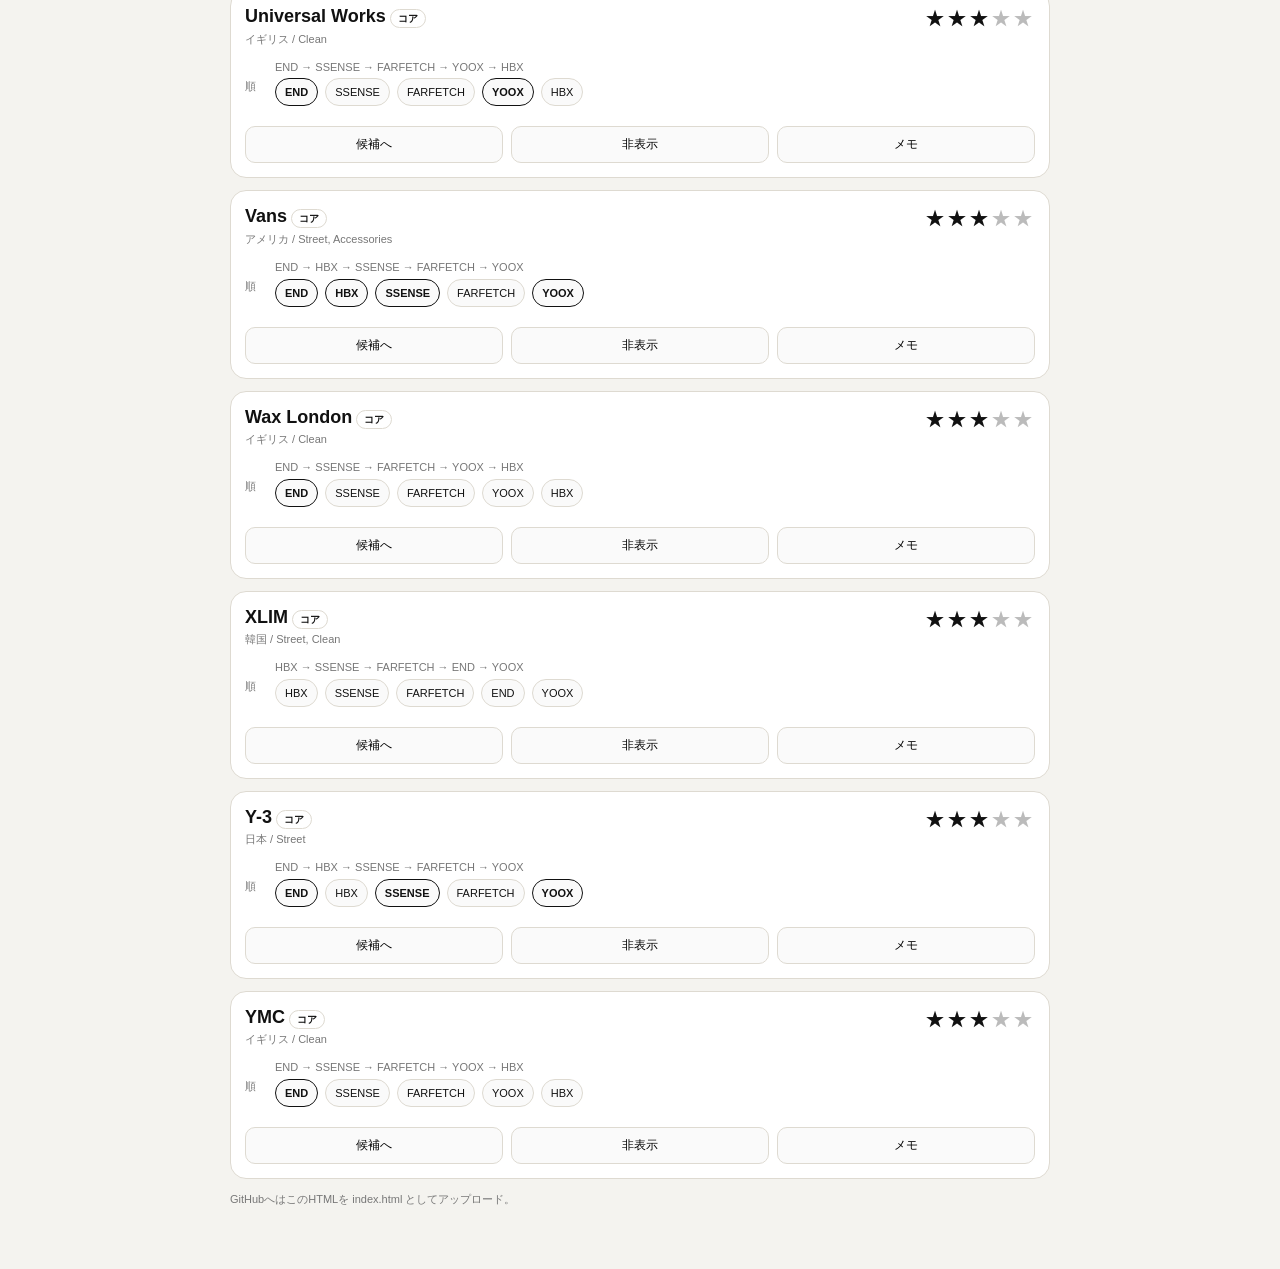
==== commit e86dea04: "Add files via upload" ====
--- a/index.html
+++ b/index.html
@@ -1,171 +1,69 @@
 <!doctype html>
 <html lang="ja">
 <head>
-<meta charset="utf-8">
-<meta name="viewport" content="width=device-width, initial-scale=1">
-<title>END Brand Navigator + Price Compare</title>
+<meta charset="utf-8"><meta name="viewport" content="width=device-width, initial-scale=1">
+<title>Brand DB Navigator v5 fixed</title>
 <style>
 body{margin:0;background:#f4f3ef;color:#111;font-family:-apple-system,BlinkMacSystemFont,"Helvetica Neue",Arial,"Hiragino Kaku Gothic ProN","Yu Gothic",sans-serif;}
-.wrap{max-width:760px;margin:0 auto;padding:18px 14px 56px;}
-header{border-bottom:1px solid #d8d4ca;padding-bottom:14px;margin-bottom:18px;}
-h1{font-size:26px;margin:0 0 6px;}
-p{margin:0;color:#666;font-size:13px;line-height:1.6;}
-section{background:#fff;border:1px solid #dedad1;border-radius:16px;padding:16px;margin-bottom:16px;}
-h2{font-size:18px;margin:0 0 14px;padding-bottom:10px;border-bottom:1px solid #eee9df;line-height:1.35;}
-h3{font-size:12px;color:#777;margin:0 0 8px;letter-spacing:.08em;}
-.compare-head{display:grid;gap:10px;margin-bottom:14px;}
-.product-input{width:100%;font-size:16px;padding:12px;border:1px solid #e0ddd4;border-radius:12px;background:#fafafa;}
-.shop-row{display:grid;grid-template-columns:1fr;gap:8px;padding:12px;border:1px solid #eee9df;border-radius:14px;background:#fbfaf7;margin-bottom:10px;}
-.shop-name{font-weight:750;font-size:16px;}
-.shop-row label{font-size:11px;color:#777;display:grid;gap:4px;}
-.shop-row input[type="text"], .shop-row input:not([type]){width:100%;}
-.shop-row input.price,.shop-row input.shipping,.shop-row input.tax{font-size:16px;padding:10px;border:1px solid #dedad1;border-radius:10px;background:#fff;}
-.check{display:flex!important;align-items:center;gap:8px;}
-.check input{width:18px;height:18px;}
-.total{font-size:20px;font-weight:800;text-align:right;padding-top:4px;}
-.best{border-color:#111;background:#f0efe9;}
-.best .total::before{content:"最安 ";font-size:11px;color:#fff;background:#111;border-radius:999px;padding:3px 7px;margin-right:6px;vertical-align:middle;}
-.actions{display:flex;gap:8px;margin-top:10px;}
-button{flex:1;border:1px solid #111;background:#111;color:#fff;border-radius:12px;padding:12px;font-size:13px;}
-button.secondary{background:#fff;color:#111;}
-.country{margin-bottom:18px;}
-.list{display:grid;gap:8px;}
-.brand{display:flex;justify-content:space-between;align-items:center;gap:10px;min-height:50px;padding:12px;border:1px solid #e8e4db;border-radius:12px;background:#fafafa;color:#111;text-decoration:none;}
-.brand:active{transform:scale(.99);}
-.name{font-size:15px;font-weight:650;line-height:1.25;}
-.meta{display:flex;gap:6px;align-items:center;white-space:nowrap;color:#777;font-size:10px;}
-.meta em{font-style:normal;border:1px solid #ddd;border-radius:999px;padding:2px 6px;}
-footer{color:#777;font-size:11px;line-height:1.6;margin-top:14px;}
-@media(min-width:760px){.shop-row{grid-template-columns:120px repeat(3,1fr) 104px 105px;align-items:end;}.shop-name{padding-bottom:10px;}}
+.wrap{max-width:820px;margin:0 auto;padding:16px 12px 60px;}
+header{border-bottom:1px solid #d8d4ca;padding-bottom:12px;margin-bottom:14px;}
+h1{font-size:25px;margin:0 0 6px;}p{margin:0;color:#666;font-size:12px;line-height:1.6;}
+.panel,.card{background:#fff;border:1px solid #dedad1;border-radius:16px;padding:14px;margin-bottom:12px;}
+input,textarea{font-size:16px;padding:11px;border:1px solid #dedad1;border-radius:10px;background:#fafafa;width:100%;box-sizing:border-box;}
+.tabs,.filters,.shopBtns{display:flex;gap:7px;overflow-x:auto;padding:2px 0 8px;}
+button,.chip{border:1px solid #dedad1;background:#fafafa;border-radius:999px;padding:9px 11px;font-size:12px;white-space:nowrap;}
+.chip.active,button.primary{background:#111;color:#fff;border-color:#111;}
+.candidate{background:#fffdf8;}.top{display:flex;justify-content:space-between;gap:10px;align-items:flex-start;}
+.name{font-size:18px;font-weight:800;line-height:1.25;}.meta{font-size:11px;color:#777;margin-top:4px;}
+.badge{font-size:10px;border:1px solid #dedad1;border-radius:999px;padding:3px 7px;margin-left:4px;}
+.stars{font-size:20px;letter-spacing:2px;user-select:none;}.star{cursor:pointer;color:#bbb;}.star.on{color:#111;}
+.shoprow{display:grid;grid-template-columns:24px 1fr;gap:6px;align-items:center;margin-top:12px;}
+.shopbtn{display:inline-block;text-decoration:none;color:#111;background:#fafafa;border:1px solid #dedad1;border-radius:999px;padding:7px 9px;font-size:11px;}
+.shopbtn.brand{font-weight:700;border-color:#111;}.controls{display:flex;gap:8px;margin-top:12px;}.controls button{flex:1;border-radius:10px;}
+.memo{margin-top:10px;display:none;}.memo.open{display:block;}.small,#count,footer{font-size:11px;color:#777;line-height:1.6;}
 </style>
 </head>
-<body>
-<div class="wrap">
-<header>
-<h1>Brand Navigator<br>+ Price Compare</h1>
-<p>同じ商品の価格比較を手入力で計算。国ごとのブランドリストは下にキープ。</p>
-</header>
-
-<section>
-  <h2>送料＋税 比較</h2>
-  <div class="compare-head">
-    <input id="product" class="product-input" placeholder="商品名メモ：Maison Margiela Replica Sneaker など">
-    <p>商品価格・送料・税/関税を入力。税込/関税込にチェックすると税/関税は0扱いになります。</p>
-  </div>
-  <div id="shops">
-    
-    <div class="shop-row" data-shop="YOOX">
-      <div class="shop-name">YOOX</div>
-      <label>商品価格<input inputmode="numeric" class="price" placeholder="0"></label>
-      <label>送料<input inputmode="numeric" class="shipping" placeholder="0"></label>
-      <label>税/関税<input inputmode="numeric" class="tax" placeholder="0"></label>
-      <label class="check"><input type="checkbox" class="included"> 税込/関税込</label>
-      <div class="total">¥0</div>
-    </div>
-    
-    <div class="shop-row" data-shop="END">
-      <div class="shop-name">END</div>
-      <label>商品価格<input inputmode="numeric" class="price" placeholder="0"></label>
-      <label>送料<input inputmode="numeric" class="shipping" placeholder="0"></label>
-      <label>税/関税<input inputmode="numeric" class="tax" placeholder="0"></label>
-      <label class="check"><input type="checkbox" class="included"> 税込/関税込</label>
-      <div class="total">¥0</div>
-    </div>
-    
-    <div class="shop-row" data-shop="SSENSE">
-      <div class="shop-name">SSENSE</div>
-      <label>商品価格<input inputmode="numeric" class="price" placeholder="0"></label>
-      <label>送料<input inputmode="numeric" class="shipping" placeholder="0"></label>
-      <label>税/関税<input inputmode="numeric" class="tax" placeholder="0"></label>
-      <label class="check"><input type="checkbox" class="included"> 税込/関税込</label>
-      <div class="total">¥0</div>
-    </div>
-    
-    <div class="shop-row" data-shop="FARFETCH">
-      <div class="shop-name">FARFETCH</div>
-      <label>商品価格<input inputmode="numeric" class="price" placeholder="0"></label>
-      <label>送料<input inputmode="numeric" class="shipping" placeholder="0"></label>
-      <label>税/関税<input inputmode="numeric" class="tax" placeholder="0"></label>
-      <label class="check"><input type="checkbox" class="included"> 税込/関税込</label>
-      <div class="total">¥0</div>
-    </div>
-    
-    <div class="shop-row" data-shop="GILT">
-      <div class="shop-name">GILT</div>
-      <label>商品価格<input inputmode="numeric" class="price" placeholder="0"></label>
-      <label>送料<input inputmode="numeric" class="shipping" placeholder="0"></label>
-      <label>税/関税<input inputmode="numeric" class="tax" placeholder="0"></label>
-      <label class="check"><input type="checkbox" class="included"> 税込/関税込</label>
-      <div class="total">¥0</div>
-    </div>
-    
-    <div class="shop-row" data-shop="MR PORTER">
-      <div class="shop-name">MR PORTER</div>
-      <label>商品価格<input inputmode="numeric" class="price" placeholder="0"></label>
-      <label>送料<input inputmode="numeric" class="shipping" placeholder="0"></label>
-      <label>税/関税<input inputmode="numeric" class="tax" placeholder="0"></label>
-      <label class="check"><input type="checkbox" class="included"> 税込/関税込</label>
-      <div class="total">¥0</div>
-    </div>
-    
-    <div class="shop-row" data-shop="HBX">
-      <div class="shop-name">HBX</div>
-      <label>商品価格<input inputmode="numeric" class="price" placeholder="0"></label>
-      <label>送料<input inputmode="numeric" class="shipping" placeholder="0"></label>
-      <label>税/関税<input inputmode="numeric" class="tax" placeholder="0"></label>
-      <label class="check"><input type="checkbox" class="included"> 税込/関税込</label>
-      <div class="total">¥0</div>
-    </div>
-    
-  </div>
-  <div class="actions">
-    <button type="button" onclick="calc()">再計算</button>
-    <button type="button" class="secondary" onclick="clearAll()">クリア</button>
-  </div>
+<body><div class="wrap">
+<header><h1>Brand DB Navigator v5 fixed</h1><p>コア／候補の2分類。明確なNGブランドは完全削除済み。★とメモは端末内に保存。</p></header>
+<section class="panel">
+<div class="tabs"><button id="tabCore" class="primary">コア</button><button id="tabCandidate">候補</button><button id="tabAll">全部</button></div>
+<input id="q" placeholder="ブランド検索">
+<div class="filters" id="catFilters"></div><div class="filters" id="countryFilters"></div>
+<div class="filters"><button id="showHidden">非表示も見る</button><button id="exportBtn">設定を書き出し</button></div>
 </section>
-
-<section class="brand-section"><h2>Street / ストリート</h2><div class="country"><h3>イギリス</h3><div class="list"><a class="brand" href="https://www.endclothing.com/jp/brands/about-blank"><span class="name">about:blank</span><span class="meta"><span>イギリス</span><em>Brand</em></span></a><a class="brand" href="https://www.endclothing.com/jp/brands/aries"><span class="name">Aries</span><span class="meta"><span>イギリス</span><em>Brand</em></span></a><a class="brand" href="https://www.endclothing.com/jp/brands/barbour"><span class="name">Barbour</span><span class="meta"><span>イギリス</span><em>Brand</em></span></a><a class="brand" href="https://www.endclothing.com/jp/brands/cole-buxton"><span class="name">Cole Buxton</span><span class="meta"><span>イギリス</span><em>Brand</em></span></a><a class="brand" href="https://www.endclothing.com/jp/brands/dr-martens"><span class="name">Dr. Martens</span><span class="meta"><span>イギリス</span><em>Brand</em></span></a><a class="brand" href="https://www.endclothing.com/jp/brands/fred-perry"><span class="name">Fred Perry</span><span class="meta"><span>イギリス</span><em>Brand</em></span></a><a class="brand" href="https://www.endclothing.com/jp/brands/maharishi"><span class="name">Maharishi</span><span class="meta"><span>イギリス</span><em>Brand</em></span></a><a class="brand" href="https://www.endclothing.com/jp/brands/represent"><span class="name">Represent</span><span class="meta"><span>イギリス</span><em>Brand</em></span></a><a class="brand" href="https://www.endclothing.com/jp/brands/represent-247"><span class="name">Represent 247</span><span class="meta"><span>イギリス</span><em>Brand</em></span></a></div></div><div class="country"><h3>ドイツ</h3><div class="list"><a class="brand" href="https://www.endclothing.com/jp/brands/adidas"><span class="name">adidas</span><span class="meta"><span>ドイツ</span><em>Brand</em></span></a><a class="brand" href="https://www.endclothing.com/jp/catalogsearch/results?q=adidas%20spzl"><span class="name">adidas SPZL 🔍</span><span class="meta"><span>ドイツ</span><em>検索</em></span></a><a class="brand" href="https://www.endclothing.com/jp/brands/puma"><span class="name">Puma</span><span class="meta"><span>ドイツ</span><em>Brand</em></span></a></div></div><div class="country"><h3>フランス</h3><div class="list"><a class="brand" href="https://www.endclothing.com/jp/brands/salomon"><span class="name">Salomon</span><span class="meta"><span>フランス</span><em>Brand</em></span></a></div></div><div class="country"><h3>アメリカ</h3><div class="list"><a class="brand" href="https://www.endclothing.com/jp/brands/brain-dead"><span class="name">Brain Dead</span><span class="meta"><span>アメリカ</span><em>Brand</em></span></a><a class="brand" href="https://www.endclothing.com/jp/brands/carhartt"><span class="name">Carhartt WIP</span><span class="meta"><span>アメリカ</span><em>Brand</em></span></a><a class="brand" href="https://www.endclothing.com/jp/brands/dickies"><span class="name">Dickies</span><span class="meta"><span>アメリカ</span><em>Brand</em></span></a><a class="brand" href="https://www.endclothing.com/jp/brands/fear-of-god-essentials"><span class="name">Fear of God ESSENTIALS</span><span class="meta"><span>アメリカ</span><em>Brand</em></span></a><a class="brand" href="https://www.endclothing.com/jp/brands/levi-s"><span class="name">Levi&#x27;s</span><span class="meta"><span>アメリカ</span><em>Brand</em></span></a><a class="brand" href="https://www.endclothing.com/jp/brands/nike"><span class="name">Nike</span><span class="meta"><span>アメリカ</span><em>Brand</em></span></a><a class="brand" href="https://www.endclothing.com/jp/brands/oakley"><span class="name">Oakley</span><span class="meta"><span>アメリカ</span><em>Brand</em></span></a><a class="brand" href="https://www.endclothing.com/jp/brands/pleasures"><span class="name">PLEASURES</span><span class="meta"><span>アメリカ</span><em>Brand</em></span></a><a class="brand" href="https://www.endclothing.com/jp/brands/red-wing"><span class="name">Red Wing</span><span class="meta"><span>アメリカ</span><em>Brand</em></span></a><a class="brand" href="https://www.endclothing.com/jp/brands/stussy"><span class="name">Stussy</span><span class="meta"><span>アメリカ</span><em>Brand</em></span></a><a class="brand" href="https://www.endclothing.com/jp/brands/the-north-face"><span class="name">The North Face</span><span class="meta"><span>アメリカ</span><em>Brand</em></span></a><a class="brand" href="https://www.endclothing.com/jp/brands/vans"><span class="name">Vans</span><span class="meta"><span>アメリカ</span><em>Brand</em></span></a></div></div><div class="country"><h3>日本</h3><div class="list"><a class="brand" href="https://www.endclothing.com/jp/catalogsearch/results?q=a%20bathing%20ape"><span class="name">A Bathing Ape 🔍</span><span class="meta"><span>日本</span><em>検索</em></span></a><a class="brand" href="https://www.endclothing.com/jp/brands/and-wander"><span class="name">and wander</span><span class="meta"><span>日本</span><em>Brand</em></span></a><a class="brand" href="https://www.endclothing.com/jp/brands/asics"><span class="name">Asics</span><span class="meta"><span>日本</span><em>Brand</em></span></a><a class="brand" href="https://www.endclothing.com/jp/brands/neighborhood"><span class="name">Neighborhood</span><span class="meta"><span>日本</span><em>Brand</em></span></a><a class="brand" href="https://www.endclothing.com/jp/brands/needles"><span class="name">Needles</span><span class="meta"><span>日本</span><em>Brand</em></span></a><a class="brand" href="https://www.endclothing.com/jp/brands/wtaps"><span class="name">WTAPS</span><span class="meta"><span>日本</span><em>Brand</em></span></a></div></div><div class="country"><h3>韓国</h3><div class="list"><a class="brand" href="https://www.endclothing.com/jp/catalogsearch/results?q=andersson%20bell"><span class="name">Andersson Bell 🔍</span><span class="meta"><span>韓国</span><em>検索</em></span></a><a class="brand" href="https://www.endclothing.com/jp/brands/thisisneverthat"><span class="name">thisisneverthat</span><span class="meta"><span>韓国</span><em>Brand</em></span></a><a class="brand" href="https://www.endclothing.com/jp/catalogsearch/results?q=ader%20error"><span class="name">ADER Error 🔍</span><span class="meta"><span>韓国</span><em>検索</em></span></a></div></div><div class="country"><h3>その他ヨーロッパ</h3><div class="list"><a class="brand" href="https://www.endclothing.com/jp/brands/cp-company"><span class="name">C.P. Company</span><span class="meta"><span>イタリア</span><em>Brand</em></span></a><a class="brand" href="https://www.endclothing.com/jp/brands/diemme"><span class="name">Diemme</span><span class="meta"><span>イタリア</span><em>Brand</em></span></a><a class="brand" href="https://www.endclothing.com/jp/brands/stone-island"><span class="name">Stone Island</span><span class="meta"><span>イタリア</span><em>Brand</em></span></a></div></div></section><section class="brand-section"><h2>Clean &amp; Mode / きれいめ（Margiela寄り）</h2><div class="country"><h3>イギリス</h3><div class="list"><a class="brand" href="https://www.endclothing.com/jp/brands/burberry"><span class="name">Burberry</span><span class="meta"><span>イギリス</span><em>Brand</em></span></a><a class="brand" href="https://www.endclothing.com/jp/brands/clarks-originals"><span class="name">Clarks Originals</span><span class="meta"><span>イギリス</span><em>Brand</em></span></a><a class="brand" href="https://www.endclothing.com/jp/brands/folk"><span class="name">Folk</span><span class="meta"><span>イギリス</span><em>Brand</em></span></a><a class="brand" href="https://www.endclothing.com/jp/brands/grenson"><span class="name">Grenson</span><span class="meta"><span>イギリス</span><em>Brand</em></span></a><a class="brand" href="https://www.endclothing.com/jp/brands/paul-smith"><span class="name">Paul Smith</span><span class="meta"><span>イギリス</span><em>Brand</em></span></a><a class="brand" href="https://www.endclothing.com/jp/brands/universal-works"><span class="name">Universal Works</span><span class="meta"><span>イギリス</span><em>Brand</em></span></a><a class="brand" href="https://www.endclothing.com/jp/brands/wax-london"><span class="name">Wax London</span><span class="meta"><span>イギリス</span><em>Brand</em></span></a><a class="brand" href="https://www.endclothing.com/jp/brands/ymc"><span class="name">YMC</span><span class="meta"><span>イギリス</span><em>Brand</em></span></a></div></div><div class="country"><h3>ドイツ</h3><div class="list"><a class="brand" href="https://www.endclothing.com/jp/brands/birkenstock"><span class="name">Birkenstock</span><span class="meta"><span>ドイツ</span><em>Brand</em></span></a></div></div><div class="country"><h3>フランス</h3><div class="list"><a class="brand" href="https://www.endclothing.com/jp/brands/a-p-c"><span class="name">A.P.C.</span><span class="meta"><span>フランス</span><em>Brand</em></span></a><a class="brand" href="https://www.endclothing.com/jp/brands/ami-paris"><span class="name">AMI Paris</span><span class="meta"><span>フランス</span><em>Brand</em></span></a><a class="brand" href="https://www.endclothing.com/jp/brands/maison-margiela"><span class="name">Maison Margiela</span><span class="meta"><span>フランス</span><em>Brand</em></span></a></div></div><div class="country"><h3>アメリカ</h3><div class="list"><a class="brand" href="https://www.endclothing.com/jp/brands/new-balance"><span class="name">New Balance</span><span class="meta"><span>アメリカ</span><em>Brand</em></span></a><a class="brand" href="https://www.endclothing.com/jp/brands/polo-ralph-lauren"><span class="name">Polo Ralph Lauren</span><span class="meta"><span>アメリカ</span><em>Brand</em></span></a></div></div><div class="country"><h3>日本</h3><div class="list"><a class="brand" href="https://www.endclothing.com/jp/brands/auralee"><span class="name">Auralee</span><span class="meta"><span>日本</span><em>Brand</em></span></a><a class="brand" href="https://www.endclothing.com/jp/brands/beams-plus"><span class="name">Beams Plus</span><span class="meta"><span>日本</span><em>Brand</em></span></a><a class="brand" href="https://www.endclothing.com/jp/catalogsearch/results?q=comme%20des%20garcons%20homme"><span class="name">Comme des Garcons Homme 🔍</span><span class="meta"><span>日本</span><em>検索</em></span></a><a class="brand" href="https://www.endclothing.com/jp/catalogsearch/results?q=comme%20des%20garcons%20play"><span class="name">Comme des Garcons Play 🔍</span><span class="meta"><span>日本</span><em>検索</em></span></a><a class="brand" href="https://www.endclothing.com/jp/catalogsearch/results?q=comme%20des%20garcons%20shirt"><span class="name">Comme des Garcons Shirt 🔍</span><span class="meta"><span>日本</span><em>検索</em></span></a><a class="brand" href="https://www.endclothing.com/jp/brands/human-made"><span class="name">Human Made</span><span class="meta"><span>日本</span><em>Brand</em></span></a><a class="brand" href="https://www.endclothing.com/jp/brands/nanamica"><span class="name">nanamica</span><span class="meta"><span>日本</span><em>Brand</em></span></a><a class="brand" href="https://www.endclothing.com/jp/brands/porter"><span class="name">Porter-Yoshida &amp; Co.</span><span class="meta"><span>日本</span><em>Brand</em></span></a></div></div><div class="country"><h3>韓国</h3><div class="list"><a class="brand" href="https://www.endclothing.com/jp/catalogsearch/results?q=andersson%20bell"><span class="name">Andersson Bell 🔍</span><span class="meta"><span>韓国</span><em>検索</em></span></a><a class="brand" href="https://www.endclothing.com/jp/catalogsearch/results?q=ader%20error"><span class="name">ADER Error 🔍</span><span class="meta"><span>韓国</span><em>検索</em></span></a></div></div><div class="country"><h3>その他ヨーロッパ</h3><div class="list"><a class="brand" href="https://www.endclothing.com/jp/brands/acne-studios"><span class="name">Acne Studios</span><span class="meta"><span>スウェーデン</span><em>Brand</em></span></a><a class="brand" href="https://www.endclothing.com/jp/brands/our-legacy"><span class="name">Our Legacy</span><span class="meta"><span>スウェーデン</span><em>Brand</em></span></a></div></div><div class="country"><h3>その他ヨーロッパ</h3><div class="list"><a class="brand" href="https://www.endclothing.com/jp/brands/norse-projects"><span class="name">Norse Projects</span><span class="meta"><span>デンマーク</span><em>Brand</em></span></a></div></div></section><section class="brand-section"><h2>Footwear &amp; Accessories / 靴・バッグ・小物</h2><div class="country"><h3>イギリス</h3><div class="list"><a class="brand" href="https://www.endclothing.com/jp/brands/clarks-originals"><span class="name">Clarks Originals</span><span class="meta"><span>イギリス</span><em>Brand</em></span></a><a class="brand" href="https://www.endclothing.com/jp/brands/dr-martens"><span class="name">Dr. Martens</span><span class="meta"><span>イギリス</span><em>Brand</em></span></a><a class="brand" href="https://www.endclothing.com/jp/brands/grenson"><span class="name">Grenson</span><span class="meta"><span>イギリス</span><em>Brand</em></span></a></div></div><div class="country"><h3>ドイツ</h3><div class="list"><a class="brand" href="https://www.endclothing.com/jp/brands/adidas"><span class="name">adidas</span><span class="meta"><span>ドイツ</span><em>Brand</em></span></a><a class="brand" href="https://www.endclothing.com/jp/catalogsearch/results?q=adidas%20spzl"><span class="name">adidas SPZL 🔍</span><span class="meta"><span>ドイツ</span><em>検索</em></span></a><a class="brand" href="https://www.endclothing.com/jp/brands/birkenstock"><span class="name">Birkenstock</span><span class="meta"><span>ドイツ</span><em>Brand</em></span></a><a class="brand" href="https://www.endclothing.com/jp/brands/puma"><span class="name">Puma</span><span class="meta"><span>ドイツ</span><em>Brand</em></span></a></div></div><div class="country"><h3>フランス</h3><div class="list"><a class="brand" href="https://www.endclothing.com/jp/brands/salomon"><span class="name">Salomon</span><span class="meta"><span>フランス</span><em>Brand</em></span></a></div></div><div class="country"><h3>アメリカ</h3><div class="list"><a class="brand" href="https://www.endclothing.com/jp/brands/new-balance"><span class="name">New Balance</span><span class="meta"><span>アメリカ</span><em>Brand</em></span></a><a class="brand" href="https://www.endclothing.com/jp/brands/nike"><span class="name">Nike</span><span class="meta"><span>アメリカ</span><em>Brand</em></span></a><a class="brand" href="https://www.endclothing.com/jp/brands/oakley"><span class="name">Oakley</span><span class="meta"><span>アメリカ</span><em>Brand</em></span></a><a class="brand" href="https://www.endclothing.com/jp/brands/red-wing"><span class="name">Red Wing</span><span class="meta"><span>アメリカ</span><em>Brand</em></span></a><a class="brand" href="https://www.endclothing.com/jp/brands/vans"><span class="name">Vans</span><span class="meta"><span>アメリカ</span><em>Brand</em></span></a></div></div><div class="country"><h3>日本</h3><div class="list"><a class="brand" href="https://www.endclothing.com/jp/brands/asics"><span class="name">Asics</span><span class="meta"><span>日本</span><em>Brand</em></span></a><a class="brand" href="https://www.endclothing.com/jp/brands/porter"><span class="name">Porter-Yoshida &amp; Co.</span><span class="meta"><span>日本</span><em>Brand</em></span></a></div></div><div class="country"><h3>韓国</h3><div class="list"><a class="brand" href="https://www.endclothing.com/jp/catalogsearch/results?q=andersson%20bell"><span class="name">Andersson Bell 🔍</span><span class="meta"><span>韓国</span><em>検索</em></span></a></div></div><div class="country"><h3>その他ヨーロッパ</h3><div class="list"><a class="brand" href="https://www.endclothing.com/jp/brands/diemme"><span class="name">Diemme</span><span class="meta"><span>イタリア</span><em>Brand</em></span></a></div></div></section>
-
-<footer>adidas SPZLと一部韓国ブランドはEND検索結果へリンク。比較価格は手入力計算です。</footer>
+<div id="count"></div><div id="list"></div>
+<footer>GitHubへはこのHTMLを index.html としてアップロード。</footer>
 </div>
-
 <script>
-function yen(n) {
-  if (!isFinite(n) || n <= 0) return "¥0";
-  return "¥" + Math.round(n).toLocaleString("ja-JP");
+const DB = {"version": "5.0", "shops": ["END", "SSENSE", "YOOX", "FARFETCH", "HBX"], "brands": [{"name": "about:blank", "country": "イギリス", "countryGroup": "イギリス", "categories": ["Street"], "favorite": 3, "hidden": false, "memo": "", "shops": {"END": {"url": "https://www.endclothing.com/jp/brands/about-blank", "type": "brand"}, "SSENSE": {"url": "https://www.ssense.com/ja-jp/men?q=about%3Ablank", "type": "search"}, "YOOX": {"url": "https://www.yoox.com/jp/%E3%83%A1%E3%83%B3%E3%82%BA/shoponline/about:blank_d#/dept=men&d=55495", "type": "brand"}, "FARFETCH": {"url": "https://www.farfetch.com/jp/shopping/men/search/items.aspx?q=about%3Ablank", "type": "search"}, "HBX": {"url": "https://hbx.com/jp/search?q=about%3Ablank", "type": "search"}}, "shopPriority": ["END", "SSENSE", "FARFETCH", "YOOX", "HBX"], "tier": "コア"}, {"name": "A.P.C.", "country": "フランス", "countryGroup": "フランス", "categories": ["Clean"], "favorite": 3, "hidden": false, "memo": "", "shops": {"END": {"url": "https://www.endclothing.com/jp/brands/a-p-c", "type": "brand"}, "SSENSE": {"url": "https://www.ssense.com/ja-jp/men/designers/apc", "type": "brand"}, "YOOX": {"url": "https://www.yoox.com/jp/%E3%83%A1%E3%83%B3%E3%82%BA/shoponline?textsearch=a.p.c.", "type": "search"}, "FARFETCH": {"url": "https://www.farfetch.com/jp/shopping/men/designer-apc/items.aspx", "type": "brand"}, "HBX": {"url": "https://hbx.com/jp/men/brands/apc", "type": "brand"}}, "shopPriority": ["YOOX", "SSENSE", "FARFETCH", "END", "HBX"], "tier": "候補"}, {"name": "Acne Studios", "country": "スウェーデン", "countryGroup": "その他ヨーロッパ", "categories": ["Clean"], "favorite": 3, "hidden": false, "memo": "", "shops": {"END": {"url": "https://www.endclothing.com/jp/brands/acne-studios", "type": "brand"}, "SSENSE": {"url": "https://www.ssense.com/ja-jp/men/designers/acne-studios", "type": "brand"}, "YOOX": {"url": "https://www.yoox.com/jp/%E3%83%A1%E3%83%B3%E3%82%BA/shoponline/acne%20studios_d#/dept=men&d=19295", "type": "brand"}, "FARFETCH": {"url": "https://www.farfetch.com/jp/shopping/men/acne-studios/items.aspx", "type": "brand"}, "HBX": {"url": "https://hbx.com/jp/men/brands/acne-studios", "type": "brand"}}, "shopPriority": ["YOOX", "SSENSE", "FARFETCH", "END", "HBX"], "tier": "候補"}, {"name": "ADER Error", "country": "韓国", "countryGroup": "韓国", "categories": ["Street"], "favorite": 3, "hidden": false, "memo": "", "shops": {"END": {"url": "https://www.endclothing.com/jp/catalogsearch/results?q=ader%20error", "type": "search"}, "SSENSE": {"url": "https://www.ssense.com/ja-jp/men/designers/ader-error", "type": "brand"}, "YOOX": {"url": "https://www.yoox.com/jp/%E3%83%A1%E3%83%B3%E3%82%BA/shoponline/ader%20error_d#/dept=men&d=42905", "type": "brand"}, "FARFETCH": {"url": "https://www.farfetch.com/jp/shopping/men/ader-error/items.aspx", "type": "brand"}, "HBX": {"url": "https://hbx.com/jp/men/brands/ader-error", "type": "brand"}}, "shopPriority": ["HBX", "SSENSE", "FARFETCH", "END", "YOOX"], "tier": "コア"}, {"name": "adidas", "country": "ドイツ", "countryGroup": "ドイツ", "categories": ["Street", "Accessories"], "favorite": 3, "hidden": false, "memo": "", "shops": {"END": {"url": "https://www.endclothing.com/jp/brands/adidas", "type": "brand"}, "SSENSE": {"url": "https://www.ssense.com/ja-jp/men/designers/adidas-originals", "type": "brand"}, "YOOX": {"url": "https://www.yoox.com/jp/%E3%83%A1%E3%83%B3%E3%82%BA/shoponline/adidas_d#/dept=men&d=1319", "type": "brand"}, "FARFETCH": {"url": "https://www.farfetch.com/jp/shopping/men/adidas/items.aspx", "type": "brand"}, "HBX": {"url": "https://hbx.com/jp/men/brands/adidas-originals", "type": "brand"}}, "shopPriority": ["END", "HBX", "SSENSE", "FARFETCH", "YOOX"], "tier": "コア"}, {"name": "adidas SPZL", "country": "ドイツ", "countryGroup": "ドイツ", "categories": ["Street", "Accessories"], "favorite": 3, "hidden": false, "memo": "", "shops": {"END": {"url": "https://www.endclothing.com/jp/catalogsearch/results?q=adidas%20spzl", "type": "brand"}, "SSENSE": {"url": "https://www.ssense.com/ja-jp/men?q=adidas%20spzl", "type": "search"}, "YOOX": {"url": "https://www.yoox.com/jp/%E3%83%A1%E3%83%B3%E3%82%BA/shoponline?textsearch=adidas%20spzl", "type": "search"}, "FARFETCH": {"url": "https://www.farfetch.com/jp/shopping/men/search/items.aspx?q=adidas%20spzl", "type": "search"}, "HBX": {"url": "https://hbx.com/jp/search?q=adidas%20spzl", "type": "search"}}, "shopPriority": ["END", "HBX", "SSENSE", "FARFETCH", "YOOX"], "tier": "コア"}, {"name": "AMI Paris", "country": "フランス", "countryGroup": "フランス", "categories": ["Clean"], "favorite": 3, "hidden": false, "memo": "", "shops": {"END": {"url": "https://www.endclothing.com/jp/brands/ami-paris", "type": "brand"}, "SSENSE": {"url": "https://www.ssense.com/ja-jp/men/designers/ami-alexandre-mattiussi", "type": "brand"}, "YOOX": {"url": "https://www.yoox.com/jp/%E3%83%A1%E3%83%B3%E3%82%BA/shoponline?textsearch=ami%20paris", "type": "search"}, "FARFETCH": {"url": "https://www.farfetch.com/jp/shopping/men/designer-ami-paris/items.aspx", "type": "brand"}, "HBX": {"url": "https://hbx.com/jp/search?q=ami%20paris", "type": "search"}}, "shopPriority": ["YOOX", "SSENSE", "FARFETCH", "END", "HBX"], "tier": "候補"}, {"name": "Andersson Bell", "country": "韓国", "countryGroup": "韓国", "categories": ["Street"], "favorite": 3, "hidden": false, "memo": "", "shops": {"END": {"url": "https://www.endclothing.com/jp/catalogsearch/results?q=andersson%20bell", "type": "search"}, "SSENSE": {"url": "https://www.ssense.com/ja-jp/men/designers/andersson-bell", "type": "brand"}, "YOOX": {"url": "https://www.yoox.com/jp/%E3%83%A1%E3%83%B3%E3%82%BA/shoponline/andersson%20bell_d#/dept=men&d=47517", "type": "brand"}, "FARFETCH": {"url": "https://www.farfetch.com/jp/shopping/men/designer-andersson-bell/items.aspx", "type": "brand"}, "HBX": {"url": "https://hbx.com/jp/search?q=andersson%20bell", "type": "search"}}, "shopPriority": ["HBX", "SSENSE", "FARFETCH", "END", "YOOX"], "tier": "コア"}, {"name": "and wander", "country": "日本", "countryGroup": "日本", "categories": ["Street"], "favorite": 3, "hidden": false, "memo": "", "shops": {"END": {"url": "https://www.endclothing.com/jp/brands/and-wander", "type": "brand"}, "SSENSE": {"url": "https://www.ssense.com/ja-jp/men?q=and%20wander", "type": "search"}, "YOOX": {"url": "https://www.yoox.com/jp/%E3%83%A1%E3%83%B3%E3%82%BA/shoponline/and%20wander_d#/dept=men&d=41082", "type": "brand"}, "FARFETCH": {"url": "https://www.farfetch.com/jp/shopping/men/and-wander/items.aspx", "type": "brand"}, "HBX": {"url": "https://hbx.com/jp/men/brands/and-wander", "type": "brand"}}, "shopPriority": ["END", "HBX", "SSENSE", "FARFETCH", "YOOX"], "tier": "コア"}, {"name": "Aries", "country": "イギリス", "countryGroup": "イギリス", "categories": ["Street"], "favorite": 3, "hidden": false, "memo": "", "shops": {"END": {"url": "https://www.endclothing.com/jp/brands/aries", "type": "brand"}, "SSENSE": {"url": "https://www.ssense.com/ja-jp/men?q=aries", "type": "search"}, "YOOX": {"url": "https://www.yoox.com/jp/%E3%83%A1%E3%83%B3%E3%82%BA/shoponline/aries_d#/dept=men&d=23105", "type": "brand"}, "FARFETCH": {"url": "https://www.farfetch.com/jp/shopping/men/aries/items.aspx", "type": "brand"}, "HBX": {"url": "https://hbx.com/jp/search?q=aries", "type": "search"}}, "shopPriority": ["END", "SSENSE", "FARFETCH", "YOOX", "HBX"], "tier": "コア"}, {"name": "Asics", "country": "日本", "countryGroup": "日本", "categories": ["Street", "Accessories"], "favorite": 3, "hidden": false, "memo": "", "shops": {"END": {"url": "https://www.endclothing.com/jp/brands/asics", "type": "brand"}, "SSENSE": {"url": "https://www.ssense.com/ja-jp/men/designers/asics", "type": "brand"}, "YOOX": {"url": "https://www.yoox.com/jp/%E3%83%A1%E3%83%B3%E3%82%BA/shoponline?textsearch=asics", "type": "search"}, "FARFETCH": {"url": "https://www.farfetch.com/jp/shopping/men/asics/items.aspx", "type": "brand"}, "HBX": {"url": "https://hbx.com/jp/men/brands/asics", "type": "brand"}}, "shopPriority": ["END", "HBX", "SSENSE", "FARFETCH", "YOOX"], "tier": "コア"}, {"name": "Auralee", "country": "日本", "countryGroup": "日本", "categories": ["Clean"], "favorite": 3, "hidden": false, "memo": "", "shops": {"END": {"url": "https://www.endclothing.com/jp/brands/auralee", "type": "brand"}, "SSENSE": {"url": "https://www.ssense.com/ja-jp/men/designers/auralee", "type": "brand"}, "YOOX": {"url": "https://www.yoox.com/jp/%E3%83%A1%E3%83%B3%E3%82%BA/shoponline/auralee_d#/dept=men&d=45710", "type": "brand"}, "FARFETCH": {"url": "https://www.farfetch.com/jp/shopping/men/auralee/items.aspx", "type": "brand"}, "HBX": {"url": "https://hbx.com/jp/search?q=auralee", "type": "search"}}, "shopPriority": ["END", "SSENSE", "YOOX", "FARFETCH", "HBX"], "tier": "コア"}, {"name": "Barbour", "country": "イギリス", "countryGroup": "イギリス", "categories": ["Street"], "favorite": 3, "hidden": false, "memo": "", "shops": {"END": {"url": "https://www.endclothing.com/jp/brands/barbour", "type": "brand"}, "SSENSE": {"url": "https://www.ssense.com/ja-jp/men/designers/barbour", "type": "brand"}, "YOOX": {"url": "https://www.yoox.com/jp/%E3%83%A1%E3%83%B3%E3%82%BA/shoponline/barbour_d#/dept=men&d=2966", "type": "brand"}, "FARFETCH": {"url": "https://www.farfetch.com/jp/shopping/men/search/items.aspx?q=barbour", "type": "search"}, "HBX": {"url": "https://hbx.com/jp/search?q=barbour", "type": "search"}}, "shopPriority": ["END", "SSENSE", "FARFETCH", "YOOX", "HBX"], "tier": "コア"}, {"name": "Beams Plus", "country": "日本", "countryGroup": "日本", "categories": ["Clean"], "favorite": 3, "hidden": false, "memo": "", "shops": {"END": {"url": "https://www.endclothing.com/jp/brands/beams-plus", "type": "brand"}, "SSENSE": {"url": "https://www.ssense.com/ja-jp/men?q=beams%20plus", "type": "search"}, "YOOX": {"url": "https://www.yoox.com/jp/%E3%83%A1%E3%83%B3%E3%82%BA/shoponline?textsearch=beams%20plus", "type": "search"}, "FARFETCH": {"url": "https://www.farfetch.com/jp/shopping/men/search/items.aspx?q=beams%20plus", "type": "search"}, "HBX": {"url": "https://hbx.com/jp/search?q=beams%20plus", "type": "search"}}, "shopPriority": ["END", "SSENSE", "YOOX", "FARFETCH", "HBX"], "tier": "コア"}, {"name": "Birkenstock", "country": "ドイツ", "countryGroup": "ドイツ", "categories": ["Clean", "Accessories"], "favorite": 3, "hidden": false, "memo": "", "shops": {"END": {"url": "https://www.endclothing.com/jp/brands/birkenstock", "type": "brand"}, "SSENSE": {"url": "https://www.ssense.com/ja-jp/men/designers/birkenstock", "type": "brand"}, "YOOX": {"url": "https://www.yoox.com/jp/%E3%83%A1%E3%83%B3%E3%82%BA/shoponline/birkenstock_d#/dept=men&d=1671", "type": "brand"}, "FARFETCH": {"url": "https://www.farfetch.com/jp/shopping/men/search/items.aspx?q=birkenstock", "type": "search"}, "HBX": {"url": "https://hbx.com/jp/men/brands/birkenstock", "type": "brand"}}, "shopPriority": ["END", "SSENSE", "YOOX", "FARFETCH", "HBX"], "tier": "候補"}, {"name": "Burberry", "country": "イギリス", "countryGroup": "イギリス", "categories": ["Clean"], "favorite": 3, "hidden": false, "memo": "", "shops": {"END": {"url": "https://www.endclothing.com/jp/brands/burberry", "type": "brand"}, "SSENSE": {"url": "https://www.ssense.com/ja-jp/men/designers/burberry", "type": "brand"}, "YOOX": {"url": "https://www.yoox.com/jp/%E3%83%A1%E3%83%B3%E3%82%BA/shoponline/burberry_d#/dept=men&d=28997", "type": "brand"}, "FARFETCH": {"url": "https://www.farfetch.com/jp/shopping/men/search/items.aspx?q=burberry", "type": "search"}, "HBX": {"url": "https://hbx.com/jp/men/brands/burberry-1", "type": "brand"}}, "shopPriority": ["END", "SSENSE", "FARFETCH", "YOOX", "HBX"], "tier": "候補"}, {"name": "C.P. Company", "country": "イタリア", "countryGroup": "その他ヨーロッパ", "categories": ["Street"], "favorite": 3, "hidden": false, "memo": "", "shops": {"END": {"url": "https://www.endclothing.com/jp/brands/cp-company", "type": "brand"}, "SSENSE": {"url": "https://www.ssense.com/ja-jp/men/designers/cp-company", "type": "brand"}, "YOOX": {"url": "https://www.yoox.com/jp/%E3%83%A1%E3%83%B3%E3%82%BA/shoponline/c.p.%20company_d#/dept=men&d=236", "type": "brand"}, "FARFETCH": {"url": "https://www.farfetch.com/jp/shopping/men/search/items.aspx?q=c.p.%20company", "type": "search"}, "HBX": {"url": "https://hbx.com/jp/men/brands/c-p-company", "type": "brand"}}, "shopPriority": ["END", "HBX", "SSENSE", "FARFETCH", "YOOX"], "tier": "候補"}, {"name": "Carhartt WIP", "country": "アメリカ", "countryGroup": "アメリカ", "categories": ["Street"], "favorite": 3, "hidden": false, "memo": "", "shops": {"END": {"url": "https://www.endclothing.com/jp/brands/carhartt", "type": "brand"}, "SSENSE": {"url": "https://www.ssense.com/ja-jp/men?q=carhartt%20wip", "type": "search"}, "YOOX": {"url": "https://www.yoox.com/jp/%E3%83%A1%E3%83%B3%E3%82%BA/shoponline/carhartt%20wip_d#/dept=men&d=50812", "type": "brand"}, "FARFETCH": {"url": "https://www.farfetch.com/jp/shopping/men/search/items.aspx?q=carhartt%20wip", "type": "search"}, "HBX": {"url": "https://hbx.com/jp/search?q=carhartt%20wip", "type": "search"}}, "shopPriority": ["END", "HBX", "SSENSE", "FARFETCH", "YOOX"], "tier": "コア"}, {"name": "Clarks Originals", "country": "イギリス", "countryGroup": "イギリス", "categories": ["Clean", "Accessories"], "favorite": 3, "hidden": false, "memo": "", "shops": {"END": {"url": "https://www.endclothing.com/jp/brands/clarks-originals", "type": "brand"}, "SSENSE": {"url": "https://www.ssense.com/ja-jp/men/designers/clarks-originals", "type": "brand"}, "YOOX": {"url": "https://www.yoox.com/jp/%E3%83%A1%E3%83%B3%E3%82%BA/shoponline/clarks%20originals_d#/dept=men&d=2124", "type": "brand"}, "FARFETCH": {"url": "https://www.farfetch.com/jp/shopping/men/search/items.aspx?q=clarks%20originals", "type": "search"}, "HBX": {"url": "https://hbx.com/jp/search?q=clarks%20originals", "type": "search"}}, "shopPriority": ["END", "SSENSE", "FARFETCH", "YOOX", "HBX"], "tier": "候補"}, {"name": "Cole Buxton", "country": "イギリス", "countryGroup": "イギリス", "categories": ["Street"], "favorite": 3, "hidden": false, "memo": "", "shops": {"END": {"url": "https://www.endclothing.com/jp/brands/cole-buxton", "type": "brand"}, "SSENSE": {"url": "https://www.ssense.com/ja-jp/men?q=cole%20buxton", "type": "search"}, "YOOX": {"url": "https://www.yoox.com/jp/%E3%83%A1%E3%83%B3%E3%82%BA/shoponline/cole%20buxton_d#/dept=men&d=55463", "type": "brand"}, "FARFETCH": {"url": "https://www.farfetch.com/jp/shopping/men/search/items.aspx?q=cole%20buxton", "type": "search"}, "HBX": {"url": "https://hbx.com/jp/search?q=cole%20buxton", "type": "search"}}, "shopPriority": ["END", "SSENSE", "FARFETCH", "YOOX", "HBX"], "tier": "コア"}, {"name": "Dickies", "country": "アメリカ", "countryGroup": "アメリカ", "categories": ["Street"], "favorite": 3, "hidden": false, "memo": "", "shops": {"END": {"url": "https://www.endclothing.com/jp/brands/dickies", "type": "brand"}, "SSENSE": {"url": "https://www.ssense.com/ja-jp/men?q=dickies", "type": "search"}, "YOOX": {"url": "https://www.yoox.com/jp/%E3%83%A1%E3%83%B3%E3%82%BA/shoponline/dickies_d#/dept=men&d=1980", "type": "brand"}, "FARFETCH": {"url": "https://www.farfetch.com/jp/shopping/men/search/items.aspx?q=dickies", "type": "search"}, "HBX": {"url": "https://hbx.com/jp/men/brands/dickies", "type": "brand"}}, "shopPriority": ["END", "HBX", "SSENSE", "FARFETCH", "YOOX"], "tier": "コア"}, {"name": "Dr. Martens", "country": "イギリス", "countryGroup": "イギリス", "categories": ["Street", "Accessories"], "favorite": 3, "hidden": false, "memo": "", "shops": {"END": {"url": "https://www.endclothing.com/jp/brands/dr-martens", "type": "brand"}, "SSENSE": {"url": "https://www.ssense.com/ja-jp/men/designers/dr-martens", "type": "brand"}, "YOOX": {"url": "https://www.yoox.com/jp/%E3%83%A1%E3%83%B3%E3%82%BA/shoponline/dr.%20martens_d#/dept=men&d=960", "type": "brand"}, "FARFETCH": {"url": "https://www.farfetch.com/jp/shopping/men/search/items.aspx?q=dr.%20martens", "type": "search"}, "HBX": {"url": "https://hbx.com/jp/search?q=dr.%20martens", "type": "search"}}, "shopPriority": ["END", "SSENSE", "FARFETCH", "YOOX", "HBX"], "tier": "候補"}, {"name": "Fear of God ESSENTIALS", "country": "アメリカ", "countryGroup": "アメリカ", "categories": ["Street"], "favorite": 3, "hidden": false, "memo": "", "shops": {"END": {"url": "https://www.endclothing.com/jp/brands/fear-of-god-essentials", "type": "brand"}, "SSENSE": {"url": "https://www.ssense.com/ja-jp/men/designers/essentials", "type": "brand"}, "YOOX": {"url": "https://www.yoox.com/jp/%E3%83%A1%E3%83%B3%E3%82%BA/shoponline/fear%20of%20god%20essentials_d#/dept=men&d=48461", "type": "brand"}, "FARFETCH": {"url": "https://www.farfetch.com/jp/shopping/men/search/items.aspx?q=fear%20of%20god%20essentials", "type": "search"}, "HBX": {"url": "https://hbx.com/jp/men/brands/fear-of-god-essentials", "type": "brand"}}, "shopPriority": ["END", "HBX", "SSENSE", "FARFETCH", "YOOX"], "tier": "候補"}, {"name": "Folk", "country": "イギリス", "countryGroup": "イギリス", "categories": ["Clean"], "favorite": 3, "hidden": false, "memo": "", "shops": {"END": {"url": "https://www.endclothing.com/jp/brands/folk", "type": "brand"}, "SSENSE": {"url": "https://www.ssense.com/ja-jp/men?q=folk", "type": "search"}, "YOOX": {"url": "https://www.yoox.com/jp/%E3%83%A1%E3%83%B3%E3%82%BA/shoponline?textsearch=folk", "type": "search"}, "FARFETCH": {"url": "https://www.farfetch.com/jp/shopping/men/search/items.aspx?q=folk", "type": "search"}, "HBX": {"url": "https://hbx.com/jp/search?q=folk", "type": "search"}}, "shopPriority": ["END", "SSENSE", "FARFETCH", "YOOX", "HBX"], "tier": "コア"}, {"name": "Fred Perry", "country": "イギリス", "countryGroup": "イギリス", "categories": ["Street"], "favorite": 3, "hidden": false, "memo": "", "shops": {"END": {"url": "https://www.endclothing.com/jp/brands/fred-perry", "type": "brand"}, "SSENSE": {"url": "https://www.ssense.com/ja-jp/men/designers/fred-perry", "type": "brand"}, "YOOX": {"url": "https://www.yoox.com/jp/%E3%83%A1%E3%83%B3%E3%82%BA/shoponline/fred%20perry_d#/dept=men&d=843", "type": "brand"}, "FARFETCH": {"url": "https://www.farfetch.com/jp/shopping/men/search/items.aspx?q=fred%20perry", "type": "search"}, "HBX": {"url": "https://hbx.com/jp/search?q=fred%20perry", "type": "search"}}, "shopPriority": ["END", "SSENSE", "FARFETCH", "YOOX", "HBX"], "tier": "コア"}, {"name": "Grenson", "country": "イギリス", "countryGroup": "イギリス", "categories": ["Clean", "Accessories"], "favorite": 3, "hidden": false, "memo": "", "shops": {"END": {"url": "https://www.endclothing.com/jp/brands/grenson", "type": "brand"}, "SSENSE": {"url": "https://www.ssense.com/ja-jp/men?q=grenson", "type": "search"}, "YOOX": {"url": "https://www.yoox.com/jp/%E3%83%A1%E3%83%B3%E3%82%BA/shoponline?textsearch=grenson", "type": "search"}, "FARFETCH": {"url": "https://www.farfetch.com/jp/shopping/men/search/items.aspx?q=grenson", "type": "search"}, "HBX": {"url": "https://hbx.com/jp/search?q=grenson", "type": "search"}}, "shopPriority": ["END", "SSENSE", "FARFETCH", "YOOX", "HBX"], "tier": "候補"}, {"name": "Levi's", "country": "アメリカ", "countryGroup": "アメリカ", "categories": ["Street"], "favorite": 3, "hidden": false, "memo": "", "shops": {"END": {"url": "https://www.endclothing.com/jp/brands/levi-s", "type": "brand"}, "SSENSE": {"url": "https://www.ssense.com/ja-jp/men?q=levi%27s", "type": "search"}, "YOOX": {"url": "https://www.yoox.com/jp/%E3%83%A1%E3%83%B3%E3%82%BA/shoponline/levi's_d#/dept=men&d=534", "type": "brand"}, "FARFETCH": {"url": "https://www.farfetch.com/jp/shopping/men/search/items.aspx?q=levi%27s", "type": "search"}, "HBX": {"url": "https://hbx.com/jp/search?q=levi%27s", "type": "search"}}, "shopPriority": ["END", "HBX", "SSENSE", "FARFETCH", "YOOX"], "tier": "コア"}, {"name": "Maison Margiela", "country": "フランス", "countryGroup": "フランス", "categories": ["Clean"], "favorite": 3, "hidden": false, "memo": "", "shops": {"END": {"url": "https://www.endclothing.com/jp/brands/maison-margiela", "type": "brand"}, "SSENSE": {"url": "https://www.ssense.com/ja-jp/men/designers/maison-margiela", "type": "brand"}, "YOOX": {"url": "https://www.yoox.com/jp/%E3%83%A1%E3%83%B3%E3%82%BA/shoponline/maison%20margiela_d#/dept=men&d=50", "type": "brand"}, "FARFETCH": {"url": "https://www.farfetch.com/jp/shopping/men/search/items.aspx?q=maison%20margiela", "type": "search"}, "HBX": {"url": "https://hbx.com/jp/men/brands/maison-margiela", "type": "brand"}}, "shopPriority": ["YOOX", "SSENSE", "FARFETCH", "END", "HBX"], "tier": "コア"}, {"name": "Maharishi", "country": "イギリス", "countryGroup": "イギリス", "categories": ["Street"], "favorite": 3, "hidden": false, "memo": "", "shops": {"END": {"url": "https://www.endclothing.com/jp/brands/maharishi", "type": "brand"}, "SSENSE": {"url": "https://www.ssense.com/ja-jp/men?q=maharishi", "type": "search"}, "YOOX": {"url": "https://www.yoox.com/jp/%E3%83%A1%E3%83%B3%E3%82%BA/shoponline/maharishi_d#/dept=men&d=134", "type": "brand"}, "FARFETCH": {"url": "https://www.farfetch.com/jp/shopping/men/search/items.aspx?q=maharishi", "type": "search"}, "HBX": {"url": "https://hbx.com/jp/men/brands/maharishi", "type": "brand"}}, "shopPriority": ["END", "SSENSE", "FARFETCH", "YOOX", "HBX"], "tier": "コア"}, {"name": "nanamica", "country": "日本", "countryGroup": "日本", "categories": ["Clean"], "favorite": 3, "hidden": false, "memo": "", "shops": {"END": {"url": "https://www.endclothing.com/jp/brands/nanamica", "type": "brand"}, "SSENSE": {"url": "https://www.ssense.com/ja-jp/men/designers/nanamica", "type": "brand"}, "YOOX": {"url": "https://www.yoox.com/jp/%E3%83%A1%E3%83%B3%E3%82%BA/shoponline?textsearch=nanamica", "type": "search"}, "FARFETCH": {"url": "https://www.farfetch.com/jp/shopping/men/search/items.aspx?q=nanamica", "type": "search"}, "HBX": {"url": "https://hbx.com/jp/men/brands/nanamica", "type": "brand"}}, "shopPriority": ["END", "SSENSE", "YOOX", "FARFETCH", "HBX"], "tier": "候補"}, {"name": "New Balance", "country": "アメリカ", "countryGroup": "アメリカ", "categories": ["Clean", "Accessories"], "favorite": 3, "hidden": false, "memo": "", "shops": {"END": {"url": "https://www.endclothing.com/jp/brands/new-balance", "type": "brand"}, "SSENSE": {"url": "https://www.ssense.com/ja-jp/men?q=new%20balance", "type": "search"}, "YOOX": {"url": "https://www.yoox.com/jp/%E3%83%A1%E3%83%B3%E3%82%BA/shoponline/new%20balance_d#/dept=men&d=1539", "type": "brand"}, "FARFETCH": {"url": "https://www.farfetch.com/jp/shopping/men/search/items.aspx?q=new%20balance", "type": "search"}, "HBX": {"url": "https://hbx.com/jp/men/brands/new-balance", "type": "brand"}}, "shopPriority": ["END", "SSENSE", "YOOX", "FARFETCH", "HBX"], "tier": "コア"}, {"name": "Nike", "country": "アメリカ", "countryGroup": "アメリカ", "categories": ["Street", "Accessories"], "favorite": 3, "hidden": false, "memo": "", "shops": {"END": {"url": "https://www.endclothing.com/jp/brands/nike", "type": "brand"}, "SSENSE": {"url": "https://www.ssense.com/ja-jp/men/designers/nike", "type": "brand"}, "YOOX": {"url": "https://www.yoox.com/jp/%E3%83%A1%E3%83%B3%E3%82%BA/shoponline/nike_d#/dept=men&d=682", "type": "brand"}, "FARFETCH": {"url": "https://www.farfetch.com/jp/shopping/men/search/items.aspx?q=nike", "type": "search"}, "HBX": {"url": "https://hbx.com/jp/men/brands/nike", "type": "brand"}}, "shopPriority": ["END", "HBX", "SSENSE", "FARFETCH", "YOOX"], "tier": "コア"}, {"name": "Norse Projects", "country": "デンマーク", "countryGroup": "その他ヨーロッパ", "categories": ["Clean"], "favorite": 3, "hidden": false, "memo": "", "shops": {"END": {"url": "https://www.endclothing.com/jp/brands/norse-projects", "type": "brand"}, "SSENSE": {"url": "https://www.ssense.com/ja-jp/men/designers/norse-projects", "type": "brand"}, "YOOX": {"url": "https://www.yoox.com/jp/%E3%83%A1%E3%83%B3%E3%82%BA/shoponline/norse%20projects_d#/dept=men&d=16337", "type": "brand"}, "FARFETCH": {"url": "https://www.farfetch.com/jp/shopping/men/search/items.aspx?q=norse%20projects", "type": "search"}, "HBX": {"url": "https://hbx.com/jp/search?q=norse%20projects", "type": "search"}}, "shopPriority": ["END", "SSENSE", "YOOX", "FARFETCH", "HBX"], "tier": "候補"}, {"name": "Oakley", "country": "アメリカ", "countryGroup": "アメリカ", "categories": ["Street", "Accessories"], "favorite": 3, "hidden": false, "memo": "", "shops": {"END": {"url": "https://www.endclothing.com/jp/brands/oakley", "type": "brand"}, "SSENSE": {"url": "https://www.ssense.com/ja-jp/men/designers/oakley", "type": "brand"}, "YOOX": {"url": "https://www.yoox.com/jp/%E3%83%A1%E3%83%B3%E3%82%BA/shoponline/oakley_d#/dept=men&d=11218", "type": "brand"}, "FARFETCH": {"url": "https://www.farfetch.com/jp/shopping/men/search/items.aspx?q=oakley", "type": "search"}, "HBX": {"url": "https://hbx.com/jp/men/brands/oakley", "type": "brand"}}, "shopPriority": ["END", "HBX", "SSENSE", "FARFETCH", "YOOX"], "tier": "コア"}, {"name": "Our Legacy", "country": "スウェーデン", "countryGroup": "その他ヨーロッパ", "categories": ["Clean"], "favorite": 3, "hidden": false, "memo": "", "shops": {"END": {"url": "https://www.endclothing.com/jp/brands/our-legacy", "type": "brand"}, "SSENSE": {"url": "https://www.ssense.com/ja-jp/men/designers/our-legacy", "type": "brand"}, "YOOX": {"url": "https://www.yoox.com/jp/%E3%83%A1%E3%83%B3%E3%82%BA/shoponline/our%20legacy_d#/dept=men&d=12038", "type": "brand"}, "FARFETCH": {"url": "https://www.farfetch.com/jp/shopping/men/search/items.aspx?q=our%20legacy", "type": "search"}, "HBX": {"url": "https://hbx.com/jp/men/brands/our-legacy", "type": "brand"}}, "shopPriority": ["YOOX", "SSENSE", "FARFETCH", "END", "HBX"], "tier": "候補"}, {"name": "Polo Ralph Lauren", "country": "アメリカ", "countryGroup": "アメリカ", "categories": ["Clean"], "favorite": 3, "hidden": false, "memo": "", "shops": {"END": {"url": "https://www.endclothing.com/jp/brands/polo-ralph-lauren", "type": "brand"}, "SSENSE": {"url": "https://www.ssense.com/ja-jp/men/designers/polo-ralph-lauren", "type": "brand"}, "YOOX": {"url": "https://www.yoox.com/jp/%E3%83%A1%E3%83%B3%E3%82%BA/shoponline/polo%20ralph%20lauren_d#/dept=men&d=165", "type": "brand"}, "FARFETCH": {"url": "https://www.farfetch.com/jp/shopping/men/search/items.aspx?q=polo%20ralph%20lauren", "type": "search"}, "HBX": {"url": "https://hbx.com/jp/search?q=polo%20ralph%20lauren", "type": "search"}}, "shopPriority": ["END", "SSENSE", "YOOX", "FARFETCH", "HBX"], "tier": "コア"}, {"name": "Puma", "country": "ドイツ", "countryGroup": "ドイツ", "categories": ["Street", "Accessories"], "favorite": 3, "hidden": false, "memo": "", "shops": {"END": {"url": "https://www.endclothing.com/jp/brands/puma", "type": "brand"}, "SSENSE": {"url": "https://www.ssense.com/ja-jp/men/designers/puma", "type": "brand"}, "YOOX": {"url": "https://www.yoox.com/jp/%E3%83%A1%E3%83%B3%E3%82%BA/shoponline/puma_d#/dept=men&d=284", "type": "brand"}, "FARFETCH": {"url": "https://www.farfetch.com/jp/shopping/men/search/items.aspx?q=puma", "type": "search"}, "HBX": {"url": "https://hbx.com/jp/men/brands/puma", "type": "brand"}}, "shopPriority": ["END", "HBX", "SSENSE", "FARFETCH", "YOOX"], "tier": "コア"}, {"name": "Represent", "country": "イギリス", "countryGroup": "イギリス", "categories": ["Street"], "favorite": 3, "hidden": false, "memo": "", "shops": {"END": {"url": "https://www.endclothing.com/jp/brands/represent", "type": "brand"}, "SSENSE": {"url": "https://www.ssense.com/ja-jp/men/designers/represent", "type": "brand"}, "YOOX": {"url": "https://www.yoox.com/jp/%E3%83%A1%E3%83%B3%E3%82%BA/shoponline/represent_d#/dept=men&d=34237", "type": "brand"}, "FARFETCH": {"url": "https://www.farfetch.com/jp/shopping/men/search/items.aspx?q=represent", "type": "search"}, "HBX": {"url": "https://hbx.com/jp/search?q=represent", "type": "search"}}, "shopPriority": ["END", "SSENSE", "FARFETCH", "YOOX", "HBX"], "tier": "コア"}, {"name": "Represent 247", "country": "イギリス", "countryGroup": "イギリス", "categories": ["Street"], "favorite": 3, "hidden": false, "memo": "", "shops": {"END": {"url": "https://www.endclothing.com/jp/brands/represent-247", "type": "brand"}, "SSENSE": {"url": "https://www.ssense.com/ja-jp/men?q=represent%20247", "type": "search"}, "YOOX": {"url": "https://www.yoox.com/jp/%E3%83%A1%E3%83%B3%E3%82%BA/shoponline?textsearch=represent%20247", "type": "search"}, "FARFETCH": {"url": "https://www.farfetch.com/jp/shopping/men/search/items.aspx?q=represent%20247", "type": "search"}, "HBX": {"url": "https://hbx.com/jp/search?q=represent%20247", "type": "search"}}, "shopPriority": ["END", "SSENSE", "FARFETCH", "YOOX", "HBX"], "tier": "コア"}, {"name": "Salomon", "country": "フランス", "countryGroup": "フランス", "categories": ["Street", "Accessories"], "favorite": 3, "hidden": false, "memo": "", "shops": {"END": {"url": "https://www.endclothing.com/jp/brands/salomon", "type": "brand"}, "SSENSE": {"url": "https://www.ssense.com/ja-jp/men/designers/salomon", "type": "brand"}, "YOOX": {"url": "https://www.yoox.com/jp/%E3%83%A1%E3%83%B3%E3%82%BA/shoponline/salomon_d#/dept=men&d=15398", "type": "brand"}, "FARFETCH": {"url": "https://www.farfetch.com/jp/shopping/men/search/items.aspx?q=salomon", "type": "search"}, "HBX": {"url": "https://hbx.com/jp/search?q=salomon", "type": "search"}}, "shopPriority": ["END", "HBX", "SSENSE", "FARFETCH", "YOOX"], "tier": "コア"}, {"name": "Stone Island", "country": "イタリア", "countryGroup": "その他ヨーロッパ", "categories": ["Street"], "favorite": 3, "hidden": false, "memo": "", "shops": {"END": {"url": "https://www.endclothing.com/jp/brands/stone-island", "type": "brand"}, "SSENSE": {"url": "https://www.ssense.com/ja-jp/men/designers/stone-island", "type": "brand"}, "YOOX": {"url": "https://www.yoox.com/jp/%E3%83%A1%E3%83%B3%E3%82%BA/shoponline/stone%20island_d#/dept=men&d=269", "type": "brand"}, "FARFETCH": {"url": "https://www.farfetch.com/jp/shopping/men/search/items.aspx?q=stone%20island", "type": "search"}, "HBX": {"url": "https://hbx.com/jp/men/brands/stone-island", "type": "brand"}}, "shopPriority": ["END", "HBX", "SSENSE", "FARFETCH", "YOOX"], "tier": "候補"}, {"name": "Stussy", "country": "アメリカ", "countryGroup": "アメリカ", "categories": ["Street"], "favorite": 3, "hidden": false, "memo": "", "shops": {"END": {"url": "https://www.endclothing.com/jp/brands/stussy", "type": "brand"}, "SSENSE": {"url": "https://www.ssense.com/ja-jp/men?q=stussy", "type": "search"}, "YOOX": {"url": "https://www.yoox.com/jp/%E3%83%A1%E3%83%B3%E3%82%BA/shoponline/stussy_d#/dept=men&d=1684", "type": "brand"}, "FARFETCH": {"url": "https://www.farfetch.com/jp/shopping/men/search/items.aspx?q=stussy", "type": "search"}, "HBX": {"url": "https://hbx.com/jp/search?q=stussy", "type": "search"}}, "shopPriority": ["END", "HBX", "SSENSE", "FARFETCH", "YOOX"], "tier": "コア"}, {"name": "The North Face", "country": "アメリカ", "countryGroup": "アメリカ", "categories": ["Street"], "favorite": 3, "hidden": false, "memo": "", "shops": {"END": {"url": "https://www.endclothing.com/jp/brands/the-north-face", "type": "brand"}, "SSENSE": {"url": "https://www.ssense.com/ja-jp/men?q=the%20north%20face", "type": "search"}, "YOOX": {"url": "https://www.yoox.com/jp/%E3%83%A1%E3%83%B3%E3%82%BA/shoponline/the%20north%20face_d#/dept=men&d=4633", "type": "brand"}, "FARFETCH": {"url": "https://www.farfetch.com/jp/shopping/men/search/items.aspx?q=the%20north%20face", "type": "search"}, "HBX": {"url": "https://hbx.com/jp/search?q=the%20north%20face", "type": "search"}}, "shopPriority": ["END", "HBX", "SSENSE", "FARFETCH", "YOOX"], "tier": "コア"}, {"name": "thisisneverthat", "country": "韓国", "countryGroup": "韓国", "categories": ["Street"], "favorite": 3, "hidden": false, "memo": "", "shops": {"END": {"url": "https://www.endclothing.com/jp/brands/thisisneverthat", "type": "brand"}, "SSENSE": {"url": "https://www.ssense.com/ja-jp/men?q=thisisneverthat", "type": "search"}, "YOOX": {"url": "https://www.yoox.com/jp/%E3%83%A1%E3%83%B3%E3%82%BA/shoponline/thisisneverthat_d#/dept=men&d=49634", "type": "brand"}, "FARFETCH": {"url": "https://www.farfetch.com/jp/shopping/men/search/items.aspx?q=thisisneverthat", "type": "search"}, "HBX": {"url": "https://hbx.com/jp/men/brands/thisisneverthat", "type": "brand"}}, "shopPriority": ["HBX", "SSENSE", "FARFETCH", "END", "YOOX"], "tier": "コア"}, {"name": "Universal Works", "country": "イギリス", "countryGroup": "イギリス", "categories": ["Clean"], "favorite": 3, "hidden": false, "memo": "", "shops": {"END": {"url": "https://www.endclothing.com/jp/brands/universal-works", "type": "brand"}, "SSENSE": {"url": "https://www.ssense.com/ja-jp/men?q=universal%20works", "type": "search"}, "YOOX": {"url": "https://www.yoox.com/jp/%E3%83%A1%E3%83%B3%E3%82%BA/shoponline/universal%20works_d#/dept=men&d=24883", "type": "brand"}, "FARFETCH": {"url": "https://www.farfetch.com/jp/shopping/men/search/items.aspx?q=universal%20works", "type": "search"}, "HBX": {"url": "https://hbx.com/jp/search?q=universal%20works", "type": "search"}}, "shopPriority": ["END", "SSENSE", "FARFETCH", "YOOX", "HBX"], "tier": "コア"}, {"name": "Vans", "country": "アメリカ", "countryGroup": "アメリカ", "categories": ["Street", "Accessories"], "favorite": 3, "hidden": false, "memo": "", "shops": {"END": {"url": "https://www.endclothing.com/jp/brands/vans", "type": "brand"}, "SSENSE": {"url": "https://www.ssense.com/ja-jp/men/designers/vans", "type": "brand"}, "YOOX": {"url": "https://www.yoox.com/jp/%E3%83%A1%E3%83%B3%E3%82%BA/shoponline/vans_d#/dept=men&d=684", "type": "brand"}, "FARFETCH": {"url": "https://www.farfetch.com/jp/shopping/men/search/items.aspx?q=vans", "type": "search"}, "HBX": {"url": "https://hbx.com/jp/men/brands/vans", "type": "brand"}}, "shopPriority": ["END", "HBX", "SSENSE", "FARFETCH", "YOOX"], "tier": "コア"}, {"name": "Wax London", "country": "イギリス", "countryGroup": "イギリス", "categories": ["Clean"], "favorite": 3, "hidden": false, "memo": "", "shops": {"END": {"url": "https://www.endclothing.com/jp/brands/wax-london", "type": "brand"}, "SSENSE": {"url": "https://www.ssense.com/ja-jp/men?q=wax%20london", "type": "search"}, "YOOX": {"url": "https://www.yoox.com/jp/%E3%83%A1%E3%83%B3%E3%82%BA/shoponline?textsearch=wax%20london", "type": "search"}, "FARFETCH": {"url": "https://www.farfetch.com/jp/shopping/men/search/items.aspx?q=wax%20london", "type": "search"}, "HBX": {"url": "https://hbx.com/jp/search?q=wax%20london", "type": "search"}}, "shopPriority": ["END", "SSENSE", "FARFETCH", "YOOX", "HBX"], "tier": "コア"}, {"name": "YMC", "country": "イギリス", "countryGroup": "イギリス", "categories": ["Clean"], "favorite": 3, "hidden": false, "memo": "", "shops": {"END": {"url": "https://www.endclothing.com/jp/brands/ymc", "type": "brand"}, "SSENSE": {"url": "https://www.ssense.com/ja-jp/men?q=ymc", "type": "search"}, "YOOX": {"url": "https://www.yoox.com/jp/%E3%83%A1%E3%83%B3%E3%82%BA/shoponline?textsearch=ymc", "type": "search"}, "FARFETCH": {"url": "https://www.farfetch.com/jp/shopping/men/search/items.aspx?q=ymc", "type": "search"}, "HBX": {"url": "https://hbx.com/jp/search?q=ymc", "type": "search"}}, "shopPriority": ["END", "SSENSE", "FARFETCH", "YOOX", "HBX"], "tier": "コア"}, {"name": "Y-3", "country": "日本", "countryGroup": "日本", "categories": ["Street"], "favorite": 3, "hidden": false, "memo": "", "shops": {"END": {"url": "https://www.endclothing.com/jp/brands/y-3", "type": "brand"}, "SSENSE": {"url": "https://www.ssense.com/ja-jp/men/designers/y-3", "type": "brand"}, "YOOX": {"url": "https://www.yoox.com/jp/%E3%83%A1%E3%83%B3%E3%82%BA/shoponline/y-3_d#/dept=men&d=2558", "type": "brand"}, "FARFETCH": {"url": "https://www.farfetch.com/jp/shopping/men/search/items.aspx?q=y-3", "type": "search"}, "HBX": {"url": "https://hbx.com/jp/search?q=y-3", "type": "search"}}, "shopPriority": ["END", "HBX", "SSENSE", "FARFETCH", "YOOX"], "tier": "コア"}, {"name": "Post Archive Faction (PAF)", "country": "韓国", "countryGroup": "韓国", "categories": ["Street", "Clean"], "favorite": 3, "hidden": false, "memo": "", "shops": {"END": {"url": "https://www.endclothing.com/jp/catalogsearch/results?q=post%20archive%20faction", "type": "search"}, "SSENSE": {"url": "https://www.ssense.com/ja-jp/men?q=post%20archive%20faction", "type": "search"}, "YOOX": {"url": "https://www.yoox.com/jp/%E3%83%A1%E3%83%B3%E3%82%BA/shoponline?textsearch=post%20archive%20faction", "type": "search"}, "FARFETCH": {"url": "https://www.farfetch.com/jp/shopping/men/search/items.aspx?q=post%20archive%20faction", "type": "search"}, "HBX": {"url": "https://hbx.com/jp/search?q=post%20archive%20faction", "type": "search"}}, "shopPriority": ["HBX", "SSENSE", "FARFETCH", "END", "YOOX"], "tier": "コア"}, {"name": "XLIM", "country": "韓国", "countryGroup": "韓国", "categories": ["Street", "Clean"], "favorite": 3, "hidden": false, "memo": "", "shops": {"END": {"url": "https://www.endclothing.com/jp/catalogsearch/results?q=xlim", "type": "search"}, "SSENSE": {"url": "https://www.ssense.com/ja-jp/men?q=xlim", "type": "search"}, "YOOX": {"url": "https://www.yoox.com/jp/%E3%83%A1%E3%83%B3%E3%82%BA/shoponline?textsearch=xlim", "type": "search"}, "FARFETCH": {"url": "https://www.farfetch.com/jp/shopping/men/search/items.aspx?q=xlim", "type": "search"}, "HBX": {"url": "https://hbx.com/jp/search?q=xlim", "type": "search"}}, "shopPriority": ["HBX", "SSENSE", "FARFETCH", "END", "YOOX"], "tier": "コア"}, {"name": "SAN SAN GEAR", "country": "韓国", "countryGroup": "韓国", "categories": ["Street"], "favorite": 3, "hidden": false, "memo": "", "shops": {"END": {"url": "https://www.endclothing.com/jp/catalogsearch/results?q=san%20san%20gear", "type": "search"}, "SSENSE": {"url": "https://www.ssense.com/ja-jp/men?q=san%20san%20gear", "type": "search"}, "YOOX": {"url": "https://www.yoox.com/jp/%E3%83%A1%E3%83%B3%E3%82%BA/shoponline?textsearch=san%20san%20gear", "type": "search"}, "FARFETCH": {"url": "https://www.farfetch.com/jp/shopping/men/search/items.aspx?q=san%20san%20gear", "type": "search"}, "HBX": {"url": "https://hbx.com/jp/search?q=san%20san%20gear", "type": "search"}}, "shopPriority": ["HBX", "SSENSE", "FARFETCH", "END", "YOOX"], "tier": "コア"}, {"name": "CAYL", "country": "韓国", "countryGroup": "韓国", "categories": ["Street"], "favorite": 3, "hidden": false, "memo": "", "shops": {"END": {"url": "https://www.endclothing.com/jp/catalogsearch/results?q=cayl", "type": "search"}, "SSENSE": {"url": "https://www.ssense.com/ja-jp/men?q=cayl", "type": "search"}, "YOOX": {"url": "https://www.yoox.com/jp/%E3%83%A1%E3%83%B3%E3%82%BA/shoponline?textsearch=cayl", "type": "search"}, "FARFETCH": {"url": "https://www.farfetch.com/jp/shopping/men/search/items.aspx?q=cayl", "type": "search"}, "HBX": {"url": "https://hbx.com/jp/search?q=cayl", "type": "search"}}, "shopPriority": ["HBX", "SSENSE", "FARFETCH", "END", "YOOX"], "tier": "コア"}, {"name": "Hyein Seo", "country": "韓国", "countryGroup": "韓国", "categories": ["Street", "Clean"], "favorite": 3, "hidden": false, "memo": "", "shops": {"END": {"url": "https://www.endclothing.com/jp/catalogsearch/results?q=hyein%20seo", "type": "search"}, "SSENSE": {"url": "https://www.ssense.com/ja-jp/men?q=hyein%20seo", "type": "search"}, "YOOX": {"url": "https://www.yoox.com/jp/%E3%83%A1%E3%83%B3%E3%82%BA/shoponline?textsearch=hyein%20seo", "type": "search"}, "FARFETCH": {"url": "https://www.farfetch.com/jp/shopping/men/search/items.aspx?q=hyein%20seo", "type": "search"}, "HBX": {"url": "https://hbx.com/jp/search?q=hyein%20seo", "type": "search"}}, "shopPriority": ["HBX", "SSENSE", "FARFETCH", "END", "YOOX"], "tier": "候補"}, {"name": "Studio Nicholson", "country": "イギリス", "countryGroup": "イギリス", "categories": ["Clean"], "shopPriority": ["END", "SSENSE", "FARFETCH", "YOOX", "HBX"], "favorite": 4, "hidden": false, "memo": "", "shops": {"END": {"url": "https://www.endclothing.com/jp/catalogsearch/results?q=studio%20nicholson", "type": "search"}, "SSENSE": {"url": "https://www.ssense.com/ja-jp/men?q=studio%20nicholson", "type": "search"}, "YOOX": {"url": "https://www.yoox.com/jp/%E3%83%A1%E3%83%B3%E3%82%BA/shoponline?textsearch=studio%20nicholson", "type": "search"}, "FARFETCH": {"url": "https://www.farfetch.com/jp/shopping/men/search/items.aspx?q=studio%20nicholson", "type": "search"}, "HBX": {"url": "https://hbx.com/jp/search?q=studio%20nicholson", "type": "search"}}, "tier": "コア"}, {"name": "Tricker's", "country": "イギリス", "countryGroup": "イギリス", "categories": ["Clean", "Accessories"], "shopPriority": ["END", "FARFETCH", "YOOX", "SSENSE", "HBX"], "favorite": 4, "hidden": false, "memo": "", "shops": {"END": {"url": "https://www.endclothing.com/jp/catalogsearch/results?q=tricker%27s", "type": "search"}, "SSENSE": {"url": "https://www.ssense.com/ja-jp/men?q=tricker%27s", "type": "search"}, "YOOX": {"url": "https://www.yoox.com/jp/%E3%83%A1%E3%83%B3%E3%82%BA/shoponline?textsearch=tricker%27s", "type": "search"}, "FARFETCH": {"url": "https://www.farfetch.com/jp/shopping/men/search/items.aspx?q=tricker%27s", "type": "search"}, "HBX": {"url": "https://hbx.com/jp/search?q=tricker%27s", "type": "search"}}, "tier": "コア"}, {"name": "G.H.Bass", "country": "アメリカ", "countryGroup": "アメリカ", "categories": ["Clean", "Accessories"], "shopPriority": ["END", "SSENSE", "FARFETCH", "YOOX", "HBX"], "favorite": 4, "hidden": false, "memo": "", "shops": {"END": {"url": "https://www.endclothing.com/jp/catalogsearch/results?q=g.h.bass", "type": "search"}, "SSENSE": {"url": "https://www.ssense.com/ja-jp/men?q=g.h.bass", "type": "search"}, "YOOX": {"url": "https://www.yoox.com/jp/%E3%83%A1%E3%83%B3%E3%82%BA/shoponline?textsearch=g.h.bass", "type": "search"}, "FARFETCH": {"url": "https://www.farfetch.com/jp/shopping/men/search/items.aspx?q=g.h.bass", "type": "search"}, "HBX": {"url": "https://hbx.com/jp/search?q=g.h.bass", "type": "search"}}, "tier": "候補"}, {"name": "John Smedley", "country": "イギリス", "countryGroup": "イギリス", "categories": ["Clean"], "shopPriority": ["END", "FARFETCH", "YOOX", "SSENSE", "HBX"], "favorite": 4, "hidden": false, "memo": "", "shops": {"END": {"url": "https://www.endclothing.com/jp/catalogsearch/results?q=john%20smedley", "type": "search"}, "SSENSE": {"url": "https://www.ssense.com/ja-jp/men?q=john%20smedley", "type": "search"}, "YOOX": {"url": "https://www.yoox.com/jp/%E3%83%A1%E3%83%B3%E3%82%BA/shoponline?textsearch=john%20smedley", "type": "search"}, "FARFETCH": {"url": "https://www.farfetch.com/jp/shopping/men/search/items.aspx?q=john%20smedley", "type": "search"}, "HBX": {"url": "https://hbx.com/jp/search?q=john%20smedley", "type": "search"}}, "tier": "候補"}, {"name": "Johnstons of Elgin", "country": "イギリス", "countryGroup": "イギリス", "categories": ["Clean", "Accessories"], "shopPriority": ["END", "FARFETCH", "YOOX", "SSENSE", "HBX"], "favorite": 4, "hidden": false, "memo": "", "shops": {"END": {"url": "https://www.endclothing.com/jp/catalogsearch/results?q=johnstons%20of%20elgin", "type": "search"}, "SSENSE": {"url": "https://www.ssense.com/ja-jp/men?q=johnstons%20of%20elgin", "type": "search"}, "YOOX": {"url": "https://www.yoox.com/jp/%E3%83%A1%E3%83%B3%E3%82%BA/shoponline?textsearch=johnstons%20of%20elgin", "type": "search"}, "FARFETCH": {"url": "https://www.farfetch.com/jp/shopping/men/search/items.aspx?q=johnstons%20of%20elgin", "type": "search"}, "HBX": {"url": "https://hbx.com/jp/search?q=johnstons%20of%20elgin", "type": "search"}}, "tier": "コア"}, {"name": "Autry", "country": "イタリア", "countryGroup": "その他ヨーロッパ", "categories": ["Clean", "Accessories"], "favorite": 4, "hidden": false, "memo": "", "shops": {"END": {"url": "https://www.endclothing.com/jp/catalogsearch/results?q=autry", "type": "search"}, "SSENSE": {"url": "https://www.ssense.com/ja-jp/men?q=autry", "type": "search"}, "YOOX": {"url": "https://www.yoox.com/jp/%E3%83%A1%E3%83%B3%E3%82%BA/shoponline?textsearch=autry", "type": "search"}, "FARFETCH": {"url": "https://www.farfetch.com/jp/shopping/men/search/items.aspx?q=autry", "type": "search"}, "HBX": {"url": "https://hbx.com/jp/search?q=autry", "type": "search"}}, "shopPriority": ["END", "SSENSE", "FARFETCH", "YOOX", "HBX"], "tier": "コア"}, {"name": "ROA", "country": "イタリア", "countryGroup": "その他ヨーロッパ", "categories": ["Clean", "Accessories"], "favorite": 3, "hidden": false, "memo": "", "tier": "候補", "shops": {"END": {"url": "https://www.endclothing.com/jp/catalogsearch/results?q=roa", "type": "search"}, "SSENSE": {"url": "https://www.ssense.com/ja-jp/men?q=roa", "type": "search"}, "YOOX": {"url": "https://www.yoox.com/jp/%E3%83%A1%E3%83%B3%E3%82%BA/shoponline?textsearch=roa", "type": "search"}, "FARFETCH": {"url": "https://www.farfetch.com/jp/shopping/men/search/items.aspx?q=roa", "type": "search"}, "HBX": {"url": "https://hbx.com/jp/search?q=roa", "type": "search"}}, "shopPriority": ["SSENSE", "FARFETCH", "END", "YOOX", "HBX"]}, {"name": "Umbro", "country": "イギリス", "countryGroup": "イギリス", "categories": ["Street", "Accessories"], "favorite": 3, "hidden": false, "memo": "", "tier": "コア", "shops": {"END": {"url": "https://www.endclothing.com/jp/catalogsearch/results?q=umbro", "type": "search"}, "SSENSE": {"url": "https://www.ssense.com/ja-jp/men?q=umbro", "type": "search"}, "YOOX": {"url": "https://www.yoox.com/jp/%E3%83%A1%E3%83%B3%E3%82%BA/shoponline?textsearch=umbro", "type": "search"}, "FARFETCH": {"url": "https://www.farfetch.com/jp/shopping/men/search/items.aspx?q=umbro", "type": "search"}, "HBX": {"url": "https://hbx.com/jp/search?q=umbro", "type": "search"}}, "shopPriority": ["END", "SSENSE", "HBX", "FARFETCH", "YOOX"]}], "removedAtV2": ["A Bathing Ape", "Comme des Garcons Homme", "Comme des Garcons Play", "Comme des Garcons Shirt", "Human Made", "Needles", "Neighborhood", "Porter-Yoshida & Co.", "WTAPS"], "removedAtV3": ["Brain Dead", "Paul Smith", "Red Wing"], "fix": "Autry added with proper display casing", "permanentDeleted": ["A Bathing Ape", "Brain Dead", "Comme des Garcons Homme", "Comme des Garcons Play", "Comme des Garcons Shirt", "Diemme", "Human Made", "Needles", "Neighborhood", "PLEASURES", "Paul Smith", "Porter-Yoshida & Co.", "Red Wing", "Sunspel", "WTAPS"], "candidateBrands": ["A.P.C.", "AMI Paris", "Acne Studios", "Birkenstock", "Burberry", "C.P. Company", "Clarks Originals", "Dr. Martens", "Fear of God ESSENTIALS", "G.H.Bass", "Grenson", "Hyein Seo", "John Smedley", "Norse Projects", "Our Legacy", "Stone Island", "nanamica"], "deletedAtV4_1": ["Merrell 1TRL", "P.A.M.", "P.A.M. (Perks and Mini)", "Perks and Mini"]};
+let state = JSON.parse(localStorage.getItem("brandDbState") || "{}");
+let filters = {cat:"all", country:"all", showHidden:false, tier:"コア"};
+function getUser(name){return state[name]||{favorite:3,hidden:false,memo:""}}
+function saveUser(name,data){state[name]={...getUser(name),...data};localStorage.setItem("brandDbState",JSON.stringify(state));}
+function chip(label,val,type){const b=document.createElement("button");b.className="chip"+(filters[type]===val?" active":"");b.textContent=label;b.onclick=()=>{filters[type]=val;render();};return b;}
+function renderFilters(){
+ [["tabCore","コア"],["tabCandidate","候補"],["tabAll","all"]].forEach(([id,t])=>document.getElementById(id).className=filters.tier===t?"primary":"");
+ const cf=document.getElementById("catFilters");cf.innerHTML="";["all","Street","Clean","Accessories"].forEach(c=>cf.appendChild(chip(c==="all"?"全カテゴリ":c,c,"cat")));
+ const yf=document.getElementById("countryFilters");yf.innerHTML="";["all","イギリス","ドイツ","フランス","アメリカ","日本","韓国","その他ヨーロッパ"].forEach(c=>yf.appendChild(chip(c==="all"?"全ての国":c,c,"country")));
+ document.getElementById("showHidden").className=filters.showHidden?"primary":"";
 }
-function num(v) {
-  if (!v) return 0;
-  return Number(String(v).replace(/[¥,\s]/g,"")) || 0;
+function starHtml(n){let s="";for(let i=1;i<=5;i++)s+=`<span class="star ${i<=n?"on":""}" data-star="${i}">★</span>`;return s;}
+function render(){
+ renderFilters();const q=document.getElementById("q").value.toLowerCase().trim();const list=document.getElementById("list");list.innerHTML="";
+ let arr=DB.brands.filter(b=>{const u=getUser(b.name);if(!filters.showHidden&&u.hidden)return false;if(filters.tier!=="all"&&b.tier!==filters.tier)return false;if(q&&!b.name.toLowerCase().includes(q))return false;if(filters.cat!=="all"&&!b.categories.includes(filters.cat))return false;if(filters.country!=="all"&&b.countryGroup!==filters.country)return false;return true;});
+ arr.sort((a,b)=>(getUser(b.name).favorite||3)-(getUser(a.name).favorite||3)||a.name.localeCompare(b.name));
+ document.getElementById("count").textContent=`${arr.length} brands`;
+ arr.forEach(b=>{const u=getUser(b.name);const card=document.createElement("div");card.className="card"+(b.tier==="候補"?" candidate":"");
+ const shopBtns=b.shopPriority.map(s=>`<a class="shopbtn ${b.shops[s].type}" href="${b.shops[s].url}">${s}</a>`).join("");
+ card.innerHTML=`<div class="top"><div><div class="name">${b.name}<span class="badge">${b.tier}</span></div><div class="meta">${b.country} / ${b.categories.join(", ")}</div></div><div class="stars">${starHtml(u.favorite||3)}</div></div><div class="shoprow"><span class="small">順</span><div><div class="small">${b.shopPriority.join(" → ")}</div><div class="shopBtns">${shopBtns}</div></div></div><div class="controls"><button class="tierBtn">${b.tier==="コア"?"候補へ":"コアへ"}</button><button class="hideBtn">${u.hidden?"表示に戻す":"非表示"}</button><button class="memoBtn">メモ</button></div><div class="memo"><textarea placeholder="サイズ感・セール時期などメモ">${u.memo||""}</textarea></div>`;
+ card.querySelectorAll(".star").forEach(st=>st.onclick=()=>{saveUser(b.name,{favorite:Number(st.dataset.star)});render();});
+ card.querySelector(".hideBtn").onclick=()=>{saveUser(b.name,{hidden:!u.hidden});render();};
+ card.querySelector(".tierBtn").onclick=()=>{b.tier=b.tier==="コア"?"候補":"コア";render();};
+ const memo=card.querySelector(".memo");card.querySelector(".memoBtn").onclick=()=>memo.classList.toggle("open");card.querySelector("textarea").oninput=e=>saveUser(b.name,{memo:e.target.value});
+ list.appendChild(card);});
 }
-function calc() {
-  const rows = [...document.querySelectorAll(".shop-row")];
-  let best = Infinity;
-  rows.forEach(r => {
-    const price = num(r.querySelector(".price").value);
-    const shipping = num(r.querySelector(".shipping").value);
-    const included = r.querySelector(".included").checked;
-    const tax = included ? 0 : num(r.querySelector(".tax").value);
-    const total = price + shipping + tax;
-    r.dataset.total = total;
-    r.querySelector(".total").textContent = yen(total);
-    r.classList.remove("best");
-    if (total > 0 && total < best) best = total;
-  });
-  rows.forEach(r => {
-    if (Number(r.dataset.total) === best) r.classList.add("best");
-  });
-}
-function clearAll() {
-  document.querySelectorAll("input").forEach(i => {
-    if (i.type === "checkbox") i.checked = false;
-    else i.value = "";
-  });
-  calc();
-}
-document.querySelectorAll(".price,.shipping,.tax,.included").forEach(el => el.addEventListener("input", calc));
-document.querySelectorAll(".included").forEach(el => el.addEventListener("change", calc));
-calc();
-</script>
-</body>
-</html>
+document.getElementById("q").oninput=render;document.getElementById("tabCore").onclick=()=>{filters.tier="コア";render();};document.getElementById("tabCandidate").onclick=()=>{filters.tier="候補";render();};document.getElementById("tabAll").onclick=()=>{filters.tier="all";render();};
+document.getElementById("showHidden").onclick=()=>{filters.showHidden=!filters.showHidden;render();};
+document.getElementById("exportBtn").onclick=()=>{const blob=new Blob([JSON.stringify(state,null,2)],{type:"application/json"});const a=document.createElement("a");a.href=URL.createObjectURL(blob);a.download="my-brand-settings.json";a.click();};
+render();
+</script></body></html>
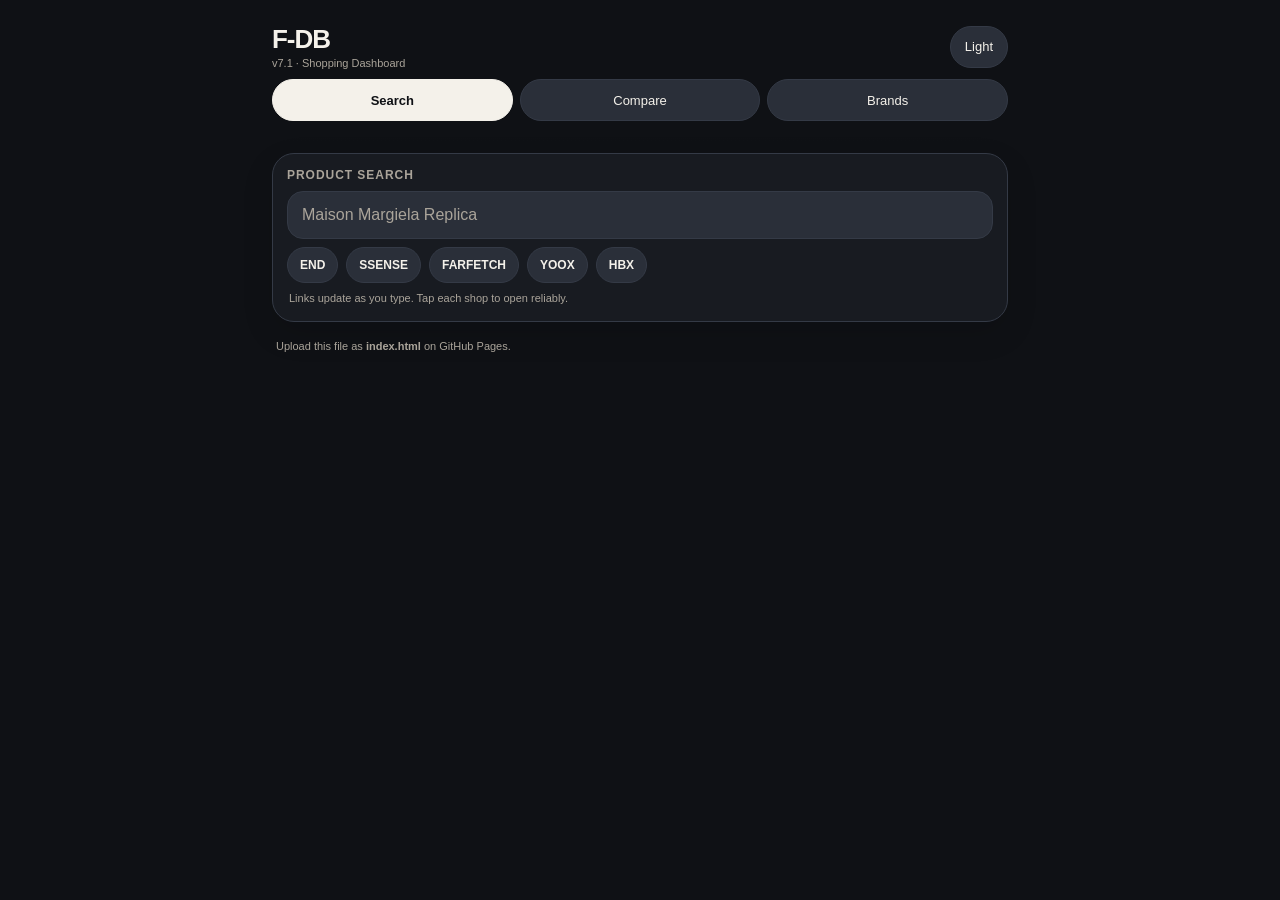
==== commit 1756fa7b: "Add files via upload" ====
--- a/index.html
+++ b/index.html
@@ -1,69 +1,54 @@
 <!doctype html>
-<html lang="ja">
-<head>
-<meta charset="utf-8"><meta name="viewport" content="width=device-width, initial-scale=1">
-<title>Brand DB Navigator v5 fixed</title>
+<html lang="en"><head><meta charset="utf-8"><meta name="viewport" content="width=device-width,initial-scale=1,viewport-fit=cover">
+<title>F-DB v7.1</title>
 <style>
-body{margin:0;background:#f4f3ef;color:#111;font-family:-apple-system,BlinkMacSystemFont,"Helvetica Neue",Arial,"Hiragino Kaku Gothic ProN","Yu Gothic",sans-serif;}
-.wrap{max-width:820px;margin:0 auto;padding:16px 12px 60px;}
-header{border-bottom:1px solid #d8d4ca;padding-bottom:12px;margin-bottom:14px;}
-h1{font-size:25px;margin:0 0 6px;}p{margin:0;color:#666;font-size:12px;line-height:1.6;}
-.panel,.card{background:#fff;border:1px solid #dedad1;border-radius:16px;padding:14px;margin-bottom:12px;}
-input,textarea{font-size:16px;padding:11px;border:1px solid #dedad1;border-radius:10px;background:#fafafa;width:100%;box-sizing:border-box;}
-.tabs,.filters,.shopBtns{display:flex;gap:7px;overflow-x:auto;padding:2px 0 8px;}
-button,.chip{border:1px solid #dedad1;background:#fafafa;border-radius:999px;padding:9px 11px;font-size:12px;white-space:nowrap;}
-.chip.active,button.primary{background:#111;color:#fff;border-color:#111;}
-.candidate{background:#fffdf8;}.top{display:flex;justify-content:space-between;gap:10px;align-items:flex-start;}
-.name{font-size:18px;font-weight:800;line-height:1.25;}.meta{font-size:11px;color:#777;margin-top:4px;}
-.badge{font-size:10px;border:1px solid #dedad1;border-radius:999px;padding:3px 7px;margin-left:4px;}
-.stars{font-size:20px;letter-spacing:2px;user-select:none;}.star{cursor:pointer;color:#bbb;}.star.on{color:#111;}
-.shoprow{display:grid;grid-template-columns:24px 1fr;gap:6px;align-items:center;margin-top:12px;}
-.shopbtn{display:inline-block;text-decoration:none;color:#111;background:#fafafa;border:1px solid #dedad1;border-radius:999px;padding:7px 9px;font-size:11px;}
-.shopbtn.brand{font-weight:700;border-color:#111;}.controls{display:flex;gap:8px;margin-top:12px;}.controls button{flex:1;border-radius:10px;}
-.memo{margin-top:10px;display:none;}.memo.open{display:block;}.small,#count,footer{font-size:11px;color:#777;line-height:1.6;}
-</style>
-</head>
-<body><div class="wrap">
-<header><h1>Brand DB Navigator v5 fixed</h1><p>コア／候補の2分類。明確なNGブランドは完全削除済み。★とメモは端末内に保存。</p></header>
-<section class="panel">
-<div class="tabs"><button id="tabCore" class="primary">コア</button><button id="tabCandidate">候補</button><button id="tabAll">全部</button></div>
-<input id="q" placeholder="ブランド検索">
-<div class="filters" id="catFilters"></div><div class="filters" id="countryFilters"></div>
-<div class="filters"><button id="showHidden">非表示も見る</button><button id="exportBtn">設定を書き出し</button></div>
-</section>
-<div id="count"></div><div id="list"></div>
-<footer>GitHubへはこのHTMLを index.html としてアップロード。</footer>
-</div>
+:root{--bg:#0f1115;--panel:#181b21;--card:#20242c;--soft:#2a2f39;--line:#343a46;--text:#f4f1ea;--muted:#aaa49a;--accent:#f4f1ea}
+body.light{--bg:#f4f3ef;--panel:#fff;--card:#fff;--soft:#f0eee8;--line:#d9d5cc;--text:#111;--muted:#6f6a60;--accent:#111}
+*{box-sizing:border-box}html,body{margin:0;min-height:100%}body{background:var(--bg);color:var(--text);font-family:-apple-system,BlinkMacSystemFont,"Helvetica Neue",Arial,"Hiragino Kaku Gothic ProN","Yu Gothic",sans-serif}
+.app{max-width:760px;margin:0 auto;min-height:100vh;padding:max(14px,env(safe-area-inset-top)) 12px calc(76px + env(safe-area-inset-bottom))}
+.topbar{position:sticky;top:0;z-index:20;padding:10px 0 12px;background:linear-gradient(var(--bg) 82%,transparent)}
+.header{display:flex;justify-content:space-between;align-items:center;gap:12px;margin-bottom:10px}h1{margin:0;font-size:26px;letter-spacing:-.04em}.version{color:var(--muted);font-size:11px;margin-top:2px}
+button{border:1px solid var(--line);background:var(--soft);color:var(--text);border-radius:999px;min-height:42px;padding:0 14px;font-size:13px}button.primary,button.active{background:var(--accent);color:var(--bg);border-color:var(--accent);font-weight:800}
+.segment{display:grid;grid-template-columns:1fr 1fr 1fr;gap:7px;margin:10px 0}.panel{background:var(--panel);border:1px solid var(--line);border-radius:22px;padding:14px;margin:10px 0;box-shadow:0 12px 32px rgba(0,0,0,.12)}
+.sectionTitle{font-size:12px;color:var(--muted);font-weight:800;letter-spacing:.08em;margin:0 0 9px;text-transform:uppercase}
+input,textarea{width:100%;border:1px solid var(--line);background:var(--soft);color:var(--text);border-radius:16px;min-height:48px;padding:12px 14px;font-size:16px;outline:none}
+input::placeholder,textarea::placeholder{color:var(--muted)}.rowButtons,.chips,.brandShops{display:flex;gap:8px;overflow-x:auto;padding:8px 0 0;scrollbar-width:none}.rowButtons::-webkit-scrollbar,.chips::-webkit-scrollbar,.brandShops::-webkit-scrollbar{display:none}
+.note{color:var(--muted);font-size:11px;line-height:1.5;margin:7px 2px 0}.searchLink,.shopLink{flex:0 0 auto;color:var(--text);text-decoration:none;border:1px solid var(--line);background:var(--soft);border-radius:999px;padding:10px 12px;font-size:12px;font-weight:800}
+.priceGrid{display:grid;gap:9px}.priceRow{background:var(--card);border:1px solid var(--line);border-radius:18px;padding:11px;display:grid;grid-template-columns:90px 1fr 105px;gap:8px;align-items:center}.shopName{font-size:14px;font-weight:900}.priceFields{display:grid;grid-template-columns:repeat(4,1fr);gap:8px}.priceRow input{min-height:42px;padding:9px 10px;font-size:14px;border-radius:12px}.total{text-align:right;font-size:16px;font-weight:950}.diff{color:var(--muted);font-size:11px;text-align:right}.priceRow.best{border-color:var(--accent);box-shadow:0 0 0 1px var(--accent) inset}.priceRow.best .shopName::after{content:" BEST";display:block;color:var(--muted);font-size:9px;letter-spacing:.08em;margin-top:2px}.bestSummary{display:none;margin:10px 0 0;padding:12px;border:1px solid var(--line);border-radius:16px;background:var(--soft);font-weight:900}.bestSummary.show{display:block}
+.cards{display:grid;gap:9px}.brandCard{background:var(--card);border:1px solid var(--line);border-radius:20px;padding:13px}.brandCard.candidate{opacity:.92}.hiddenCard{opacity:.45}.brandTop{display:flex;justify-content:space-between;gap:10px;align-items:flex-start}.brandName{font-size:17px;font-weight:950;letter-spacing:-.02em}.meta{color:var(--muted);font-size:11px;margin-top:4px}.badge{display:inline-block;margin-left:6px;border:1px solid var(--line);border-radius:999px;padding:2px 7px;font-size:10px;color:var(--muted);vertical-align:middle}.stars{white-space:nowrap;font-size:17px;letter-spacing:1px;user-select:none}.star{color:#666;cursor:pointer}.star.on{color:var(--accent)}.brandSearch{margin-top:10px}.controls{display:grid;grid-template-columns:1fr 1fr 1fr;gap:7px;margin-top:10px}.controls button{min-height:38px;font-size:12px;padding:0 8px}.memo{display:none;margin-top:9px}.memo.open{display:block}.count{color:var(--muted);font-size:12px;margin:10px 2px}footer{color:var(--muted);font-size:11px;margin:16px 4px 0;line-height:1.6}
+@media(max-width:560px){.priceRow{grid-template-columns:82px 1fr}.priceFields{grid-column:1/-1;grid-template-columns:repeat(2,1fr)}.totalsBox{grid-column:2/3;grid-row:1/2}}
+</style></head><body><div class="app">
+<div class="topbar"><div class="header"><div><h1>F-DB</h1><div class="version">v7.1 · Shopping Dashboard</div></div><button id="themeToggle">Light</button></div><div class="segment"><button id="tabSearch" class="active">Search</button><button id="tabCompare">Compare</button><button id="tabBrands">Brands</button></div></div>
+<section id="viewSearch" class="view"><div class="panel"><div class="sectionTitle">Product Search</div><input id="productSearch" placeholder="Maison Margiela Replica"><div class="rowButtons" id="productLinks"></div><p class="note">Links update as you type. Tap each shop to open reliably.</p></div></section>
+<section id="viewCompare" class="view" style="display:none"><div class="panel"><div class="sectionTitle">Price Compare</div><input id="compareMemo" placeholder="Item memo: brand / model / size"><div class="bestSummary" id="bestSummary"></div><div class="priceGrid" id="priceGrid"></div><div class="rowButtons"><button id="calcPrices" class="primary">Calculate</button><button id="clearPrices">Clear</button></div><p class="note">Total = Price + Shipping + Duty / Tax - Coupon.</p></div></section>
+<section id="viewBrands" class="view" style="display:none"><div class="panel"><div class="sectionTitle">Brand Filters</div><div class="chips"><button class="chip active" data-tier="Core">Core</button><button class="chip" data-tier="Candidate">Candidate</button><button class="chip" data-tier="All">All</button></div><div class="chips" id="categoryChips"></div><div class="chips" id="countryChips"></div><div class="chips"><button class="chip" id="showHidden">Show Hidden</button></div></div><div class="count" id="brandCount"></div><div class="cards" id="brandList"></div></section>
+<footer>Upload this file as <b>index.html</b> on GitHub Pages.</footer></div>
 <script>
-const DB = {"version": "5.0", "shops": ["END", "SSENSE", "YOOX", "FARFETCH", "HBX"], "brands": [{"name": "about:blank", "country": "イギリス", "countryGroup": "イギリス", "categories": ["Street"], "favorite": 3, "hidden": false, "memo": "", "shops": {"END": {"url": "https://www.endclothing.com/jp/brands/about-blank", "type": "brand"}, "SSENSE": {"url": "https://www.ssense.com/ja-jp/men?q=about%3Ablank", "type": "search"}, "YOOX": {"url": "https://www.yoox.com/jp/%E3%83%A1%E3%83%B3%E3%82%BA/shoponline/about:blank_d#/dept=men&d=55495", "type": "brand"}, "FARFETCH": {"url": "https://www.farfetch.com/jp/shopping/men/search/items.aspx?q=about%3Ablank", "type": "search"}, "HBX": {"url": "https://hbx.com/jp/search?q=about%3Ablank", "type": "search"}}, "shopPriority": ["END", "SSENSE", "FARFETCH", "YOOX", "HBX"], "tier": "コア"}, {"name": "A.P.C.", "country": "フランス", "countryGroup": "フランス", "categories": ["Clean"], "favorite": 3, "hidden": false, "memo": "", "shops": {"END": {"url": "https://www.endclothing.com/jp/brands/a-p-c", "type": "brand"}, "SSENSE": {"url": "https://www.ssense.com/ja-jp/men/designers/apc", "type": "brand"}, "YOOX": {"url": "https://www.yoox.com/jp/%E3%83%A1%E3%83%B3%E3%82%BA/shoponline?textsearch=a.p.c.", "type": "search"}, "FARFETCH": {"url": "https://www.farfetch.com/jp/shopping/men/designer-apc/items.aspx", "type": "brand"}, "HBX": {"url": "https://hbx.com/jp/men/brands/apc", "type": "brand"}}, "shopPriority": ["YOOX", "SSENSE", "FARFETCH", "END", "HBX"], "tier": "候補"}, {"name": "Acne Studios", "country": "スウェーデン", "countryGroup": "その他ヨーロッパ", "categories": ["Clean"], "favorite": 3, "hidden": false, "memo": "", "shops": {"END": {"url": "https://www.endclothing.com/jp/brands/acne-studios", "type": "brand"}, "SSENSE": {"url": "https://www.ssense.com/ja-jp/men/designers/acne-studios", "type": "brand"}, "YOOX": {"url": "https://www.yoox.com/jp/%E3%83%A1%E3%83%B3%E3%82%BA/shoponline/acne%20studios_d#/dept=men&d=19295", "type": "brand"}, "FARFETCH": {"url": "https://www.farfetch.com/jp/shopping/men/acne-studios/items.aspx", "type": "brand"}, "HBX": {"url": "https://hbx.com/jp/men/brands/acne-studios", "type": "brand"}}, "shopPriority": ["YOOX", "SSENSE", "FARFETCH", "END", "HBX"], "tier": "候補"}, {"name": "ADER Error", "country": "韓国", "countryGroup": "韓国", "categories": ["Street"], "favorite": 3, "hidden": false, "memo": "", "shops": {"END": {"url": "https://www.endclothing.com/jp/catalogsearch/results?q=ader%20error", "type": "search"}, "SSENSE": {"url": "https://www.ssense.com/ja-jp/men/designers/ader-error", "type": "brand"}, "YOOX": {"url": "https://www.yoox.com/jp/%E3%83%A1%E3%83%B3%E3%82%BA/shoponline/ader%20error_d#/dept=men&d=42905", "type": "brand"}, "FARFETCH": {"url": "https://www.farfetch.com/jp/shopping/men/ader-error/items.aspx", "type": "brand"}, "HBX": {"url": "https://hbx.com/jp/men/brands/ader-error", "type": "brand"}}, "shopPriority": ["HBX", "SSENSE", "FARFETCH", "END", "YOOX"], "tier": "コア"}, {"name": "adidas", "country": "ドイツ", "countryGroup": "ドイツ", "categories": ["Street", "Accessories"], "favorite": 3, "hidden": false, "memo": "", "shops": {"END": {"url": "https://www.endclothing.com/jp/brands/adidas", "type": "brand"}, "SSENSE": {"url": "https://www.ssense.com/ja-jp/men/designers/adidas-originals", "type": "brand"}, "YOOX": {"url": "https://www.yoox.com/jp/%E3%83%A1%E3%83%B3%E3%82%BA/shoponline/adidas_d#/dept=men&d=1319", "type": "brand"}, "FARFETCH": {"url": "https://www.farfetch.com/jp/shopping/men/adidas/items.aspx", "type": "brand"}, "HBX": {"url": "https://hbx.com/jp/men/brands/adidas-originals", "type": "brand"}}, "shopPriority": ["END", "HBX", "SSENSE", "FARFETCH", "YOOX"], "tier": "コア"}, {"name": "adidas SPZL", "country": "ドイツ", "countryGroup": "ドイツ", "categories": ["Street", "Accessories"], "favorite": 3, "hidden": false, "memo": "", "shops": {"END": {"url": "https://www.endclothing.com/jp/catalogsearch/results?q=adidas%20spzl", "type": "brand"}, "SSENSE": {"url": "https://www.ssense.com/ja-jp/men?q=adidas%20spzl", "type": "search"}, "YOOX": {"url": "https://www.yoox.com/jp/%E3%83%A1%E3%83%B3%E3%82%BA/shoponline?textsearch=adidas%20spzl", "type": "search"}, "FARFETCH": {"url": "https://www.farfetch.com/jp/shopping/men/search/items.aspx?q=adidas%20spzl", "type": "search"}, "HBX": {"url": "https://hbx.com/jp/search?q=adidas%20spzl", "type": "search"}}, "shopPriority": ["END", "HBX", "SSENSE", "FARFETCH", "YOOX"], "tier": "コア"}, {"name": "AMI Paris", "country": "フランス", "countryGroup": "フランス", "categories": ["Clean"], "favorite": 3, "hidden": false, "memo": "", "shops": {"END": {"url": "https://www.endclothing.com/jp/brands/ami-paris", "type": "brand"}, "SSENSE": {"url": "https://www.ssense.com/ja-jp/men/designers/ami-alexandre-mattiussi", "type": "brand"}, "YOOX": {"url": "https://www.yoox.com/jp/%E3%83%A1%E3%83%B3%E3%82%BA/shoponline?textsearch=ami%20paris", "type": "search"}, "FARFETCH": {"url": "https://www.farfetch.com/jp/shopping/men/designer-ami-paris/items.aspx", "type": "brand"}, "HBX": {"url": "https://hbx.com/jp/search?q=ami%20paris", "type": "search"}}, "shopPriority": ["YOOX", "SSENSE", "FARFETCH", "END", "HBX"], "tier": "候補"}, {"name": "Andersson Bell", "country": "韓国", "countryGroup": "韓国", "categories": ["Street"], "favorite": 3, "hidden": false, "memo": "", "shops": {"END": {"url": "https://www.endclothing.com/jp/catalogsearch/results?q=andersson%20bell", "type": "search"}, "SSENSE": {"url": "https://www.ssense.com/ja-jp/men/designers/andersson-bell", "type": "brand"}, "YOOX": {"url": "https://www.yoox.com/jp/%E3%83%A1%E3%83%B3%E3%82%BA/shoponline/andersson%20bell_d#/dept=men&d=47517", "type": "brand"}, "FARFETCH": {"url": "https://www.farfetch.com/jp/shopping/men/designer-andersson-bell/items.aspx", "type": "brand"}, "HBX": {"url": "https://hbx.com/jp/search?q=andersson%20bell", "type": "search"}}, "shopPriority": ["HBX", "SSENSE", "FARFETCH", "END", "YOOX"], "tier": "コア"}, {"name": "and wander", "country": "日本", "countryGroup": "日本", "categories": ["Street"], "favorite": 3, "hidden": false, "memo": "", "shops": {"END": {"url": "https://www.endclothing.com/jp/brands/and-wander", "type": "brand"}, "SSENSE": {"url": "https://www.ssense.com/ja-jp/men?q=and%20wander", "type": "search"}, "YOOX": {"url": "https://www.yoox.com/jp/%E3%83%A1%E3%83%B3%E3%82%BA/shoponline/and%20wander_d#/dept=men&d=41082", "type": "brand"}, "FARFETCH": {"url": "https://www.farfetch.com/jp/shopping/men/and-wander/items.aspx", "type": "brand"}, "HBX": {"url": "https://hbx.com/jp/men/brands/and-wander", "type": "brand"}}, "shopPriority": ["END", "HBX", "SSENSE", "FARFETCH", "YOOX"], "tier": "コア"}, {"name": "Aries", "country": "イギリス", "countryGroup": "イギリス", "categories": ["Street"], "favorite": 3, "hidden": false, "memo": "", "shops": {"END": {"url": "https://www.endclothing.com/jp/brands/aries", "type": "brand"}, "SSENSE": {"url": "https://www.ssense.com/ja-jp/men?q=aries", "type": "search"}, "YOOX": {"url": "https://www.yoox.com/jp/%E3%83%A1%E3%83%B3%E3%82%BA/shoponline/aries_d#/dept=men&d=23105", "type": "brand"}, "FARFETCH": {"url": "https://www.farfetch.com/jp/shopping/men/aries/items.aspx", "type": "brand"}, "HBX": {"url": "https://hbx.com/jp/search?q=aries", "type": "search"}}, "shopPriority": ["END", "SSENSE", "FARFETCH", "YOOX", "HBX"], "tier": "コア"}, {"name": "Asics", "country": "日本", "countryGroup": "日本", "categories": ["Street", "Accessories"], "favorite": 3, "hidden": false, "memo": "", "shops": {"END": {"url": "https://www.endclothing.com/jp/brands/asics", "type": "brand"}, "SSENSE": {"url": "https://www.ssense.com/ja-jp/men/designers/asics", "type": "brand"}, "YOOX": {"url": "https://www.yoox.com/jp/%E3%83%A1%E3%83%B3%E3%82%BA/shoponline?textsearch=asics", "type": "search"}, "FARFETCH": {"url": "https://www.farfetch.com/jp/shopping/men/asics/items.aspx", "type": "brand"}, "HBX": {"url": "https://hbx.com/jp/men/brands/asics", "type": "brand"}}, "shopPriority": ["END", "HBX", "SSENSE", "FARFETCH", "YOOX"], "tier": "コア"}, {"name": "Auralee", "country": "日本", "countryGroup": "日本", "categories": ["Clean"], "favorite": 3, "hidden": false, "memo": "", "shops": {"END": {"url": "https://www.endclothing.com/jp/brands/auralee", "type": "brand"}, "SSENSE": {"url": "https://www.ssense.com/ja-jp/men/designers/auralee", "type": "brand"}, "YOOX": {"url": "https://www.yoox.com/jp/%E3%83%A1%E3%83%B3%E3%82%BA/shoponline/auralee_d#/dept=men&d=45710", "type": "brand"}, "FARFETCH": {"url": "https://www.farfetch.com/jp/shopping/men/auralee/items.aspx", "type": "brand"}, "HBX": {"url": "https://hbx.com/jp/search?q=auralee", "type": "search"}}, "shopPriority": ["END", "SSENSE", "YOOX", "FARFETCH", "HBX"], "tier": "コア"}, {"name": "Barbour", "country": "イギリス", "countryGroup": "イギリス", "categories": ["Street"], "favorite": 3, "hidden": false, "memo": "", "shops": {"END": {"url": "https://www.endclothing.com/jp/brands/barbour", "type": "brand"}, "SSENSE": {"url": "https://www.ssense.com/ja-jp/men/designers/barbour", "type": "brand"}, "YOOX": {"url": "https://www.yoox.com/jp/%E3%83%A1%E3%83%B3%E3%82%BA/shoponline/barbour_d#/dept=men&d=2966", "type": "brand"}, "FARFETCH": {"url": "https://www.farfetch.com/jp/shopping/men/search/items.aspx?q=barbour", "type": "search"}, "HBX": {"url": "https://hbx.com/jp/search?q=barbour", "type": "search"}}, "shopPriority": ["END", "SSENSE", "FARFETCH", "YOOX", "HBX"], "tier": "コア"}, {"name": "Beams Plus", "country": "日本", "countryGroup": "日本", "categories": ["Clean"], "favorite": 3, "hidden": false, "memo": "", "shops": {"END": {"url": "https://www.endclothing.com/jp/brands/beams-plus", "type": "brand"}, "SSENSE": {"url": "https://www.ssense.com/ja-jp/men?q=beams%20plus", "type": "search"}, "YOOX": {"url": "https://www.yoox.com/jp/%E3%83%A1%E3%83%B3%E3%82%BA/shoponline?textsearch=beams%20plus", "type": "search"}, "FARFETCH": {"url": "https://www.farfetch.com/jp/shopping/men/search/items.aspx?q=beams%20plus", "type": "search"}, "HBX": {"url": "https://hbx.com/jp/search?q=beams%20plus", "type": "search"}}, "shopPriority": ["END", "SSENSE", "YOOX", "FARFETCH", "HBX"], "tier": "コア"}, {"name": "Birkenstock", "country": "ドイツ", "countryGroup": "ドイツ", "categories": ["Clean", "Accessories"], "favorite": 3, "hidden": false, "memo": "", "shops": {"END": {"url": "https://www.endclothing.com/jp/brands/birkenstock", "type": "brand"}, "SSENSE": {"url": "https://www.ssense.com/ja-jp/men/designers/birkenstock", "type": "brand"}, "YOOX": {"url": "https://www.yoox.com/jp/%E3%83%A1%E3%83%B3%E3%82%BA/shoponline/birkenstock_d#/dept=men&d=1671", "type": "brand"}, "FARFETCH": {"url": "https://www.farfetch.com/jp/shopping/men/search/items.aspx?q=birkenstock", "type": "search"}, "HBX": {"url": "https://hbx.com/jp/men/brands/birkenstock", "type": "brand"}}, "shopPriority": ["END", "SSENSE", "YOOX", "FARFETCH", "HBX"], "tier": "候補"}, {"name": "Burberry", "country": "イギリス", "countryGroup": "イギリス", "categories": ["Clean"], "favorite": 3, "hidden": false, "memo": "", "shops": {"END": {"url": "https://www.endclothing.com/jp/brands/burberry", "type": "brand"}, "SSENSE": {"url": "https://www.ssense.com/ja-jp/men/designers/burberry", "type": "brand"}, "YOOX": {"url": "https://www.yoox.com/jp/%E3%83%A1%E3%83%B3%E3%82%BA/shoponline/burberry_d#/dept=men&d=28997", "type": "brand"}, "FARFETCH": {"url": "https://www.farfetch.com/jp/shopping/men/search/items.aspx?q=burberry", "type": "search"}, "HBX": {"url": "https://hbx.com/jp/men/brands/burberry-1", "type": "brand"}}, "shopPriority": ["END", "SSENSE", "FARFETCH", "YOOX", "HBX"], "tier": "候補"}, {"name": "C.P. Company", "country": "イタリア", "countryGroup": "その他ヨーロッパ", "categories": ["Street"], "favorite": 3, "hidden": false, "memo": "", "shops": {"END": {"url": "https://www.endclothing.com/jp/brands/cp-company", "type": "brand"}, "SSENSE": {"url": "https://www.ssense.com/ja-jp/men/designers/cp-company", "type": "brand"}, "YOOX": {"url": "https://www.yoox.com/jp/%E3%83%A1%E3%83%B3%E3%82%BA/shoponline/c.p.%20company_d#/dept=men&d=236", "type": "brand"}, "FARFETCH": {"url": "https://www.farfetch.com/jp/shopping/men/search/items.aspx?q=c.p.%20company", "type": "search"}, "HBX": {"url": "https://hbx.com/jp/men/brands/c-p-company", "type": "brand"}}, "shopPriority": ["END", "HBX", "SSENSE", "FARFETCH", "YOOX"], "tier": "候補"}, {"name": "Carhartt WIP", "country": "アメリカ", "countryGroup": "アメリカ", "categories": ["Street"], "favorite": 3, "hidden": false, "memo": "", "shops": {"END": {"url": "https://www.endclothing.com/jp/brands/carhartt", "type": "brand"}, "SSENSE": {"url": "https://www.ssense.com/ja-jp/men?q=carhartt%20wip", "type": "search"}, "YOOX": {"url": "https://www.yoox.com/jp/%E3%83%A1%E3%83%B3%E3%82%BA/shoponline/carhartt%20wip_d#/dept=men&d=50812", "type": "brand"}, "FARFETCH": {"url": "https://www.farfetch.com/jp/shopping/men/search/items.aspx?q=carhartt%20wip", "type": "search"}, "HBX": {"url": "https://hbx.com/jp/search?q=carhartt%20wip", "type": "search"}}, "shopPriority": ["END", "HBX", "SSENSE", "FARFETCH", "YOOX"], "tier": "コア"}, {"name": "Clarks Originals", "country": "イギリス", "countryGroup": "イギリス", "categories": ["Clean", "Accessories"], "favorite": 3, "hidden": false, "memo": "", "shops": {"END": {"url": "https://www.endclothing.com/jp/brands/clarks-originals", "type": "brand"}, "SSENSE": {"url": "https://www.ssense.com/ja-jp/men/designers/clarks-originals", "type": "brand"}, "YOOX": {"url": "https://www.yoox.com/jp/%E3%83%A1%E3%83%B3%E3%82%BA/shoponline/clarks%20originals_d#/dept=men&d=2124", "type": "brand"}, "FARFETCH": {"url": "https://www.farfetch.com/jp/shopping/men/search/items.aspx?q=clarks%20originals", "type": "search"}, "HBX": {"url": "https://hbx.com/jp/search?q=clarks%20originals", "type": "search"}}, "shopPriority": ["END", "SSENSE", "FARFETCH", "YOOX", "HBX"], "tier": "候補"}, {"name": "Cole Buxton", "country": "イギリス", "countryGroup": "イギリス", "categories": ["Street"], "favorite": 3, "hidden": false, "memo": "", "shops": {"END": {"url": "https://www.endclothing.com/jp/brands/cole-buxton", "type": "brand"}, "SSENSE": {"url": "https://www.ssense.com/ja-jp/men?q=cole%20buxton", "type": "search"}, "YOOX": {"url": "https://www.yoox.com/jp/%E3%83%A1%E3%83%B3%E3%82%BA/shoponline/cole%20buxton_d#/dept=men&d=55463", "type": "brand"}, "FARFETCH": {"url": "https://www.farfetch.com/jp/shopping/men/search/items.aspx?q=cole%20buxton", "type": "search"}, "HBX": {"url": "https://hbx.com/jp/search?q=cole%20buxton", "type": "search"}}, "shopPriority": ["END", "SSENSE", "FARFETCH", "YOOX", "HBX"], "tier": "コア"}, {"name": "Dickies", "country": "アメリカ", "countryGroup": "アメリカ", "categories": ["Street"], "favorite": 3, "hidden": false, "memo": "", "shops": {"END": {"url": "https://www.endclothing.com/jp/brands/dickies", "type": "brand"}, "SSENSE": {"url": "https://www.ssense.com/ja-jp/men?q=dickies", "type": "search"}, "YOOX": {"url": "https://www.yoox.com/jp/%E3%83%A1%E3%83%B3%E3%82%BA/shoponline/dickies_d#/dept=men&d=1980", "type": "brand"}, "FARFETCH": {"url": "https://www.farfetch.com/jp/shopping/men/search/items.aspx?q=dickies", "type": "search"}, "HBX": {"url": "https://hbx.com/jp/men/brands/dickies", "type": "brand"}}, "shopPriority": ["END", "HBX", "SSENSE", "FARFETCH", "YOOX"], "tier": "コア"}, {"name": "Dr. Martens", "country": "イギリス", "countryGroup": "イギリス", "categories": ["Street", "Accessories"], "favorite": 3, "hidden": false, "memo": "", "shops": {"END": {"url": "https://www.endclothing.com/jp/brands/dr-martens", "type": "brand"}, "SSENSE": {"url": "https://www.ssense.com/ja-jp/men/designers/dr-martens", "type": "brand"}, "YOOX": {"url": "https://www.yoox.com/jp/%E3%83%A1%E3%83%B3%E3%82%BA/shoponline/dr.%20martens_d#/dept=men&d=960", "type": "brand"}, "FARFETCH": {"url": "https://www.farfetch.com/jp/shopping/men/search/items.aspx?q=dr.%20martens", "type": "search"}, "HBX": {"url": "https://hbx.com/jp/search?q=dr.%20martens", "type": "search"}}, "shopPriority": ["END", "SSENSE", "FARFETCH", "YOOX", "HBX"], "tier": "候補"}, {"name": "Fear of God ESSENTIALS", "country": "アメリカ", "countryGroup": "アメリカ", "categories": ["Street"], "favorite": 3, "hidden": false, "memo": "", "shops": {"END": {"url": "https://www.endclothing.com/jp/brands/fear-of-god-essentials", "type": "brand"}, "SSENSE": {"url": "https://www.ssense.com/ja-jp/men/designers/essentials", "type": "brand"}, "YOOX": {"url": "https://www.yoox.com/jp/%E3%83%A1%E3%83%B3%E3%82%BA/shoponline/fear%20of%20god%20essentials_d#/dept=men&d=48461", "type": "brand"}, "FARFETCH": {"url": "https://www.farfetch.com/jp/shopping/men/search/items.aspx?q=fear%20of%20god%20essentials", "type": "search"}, "HBX": {"url": "https://hbx.com/jp/men/brands/fear-of-god-essentials", "type": "brand"}}, "shopPriority": ["END", "HBX", "SSENSE", "FARFETCH", "YOOX"], "tier": "候補"}, {"name": "Folk", "country": "イギリス", "countryGroup": "イギリス", "categories": ["Clean"], "favorite": 3, "hidden": false, "memo": "", "shops": {"END": {"url": "https://www.endclothing.com/jp/brands/folk", "type": "brand"}, "SSENSE": {"url": "https://www.ssense.com/ja-jp/men?q=folk", "type": "search"}, "YOOX": {"url": "https://www.yoox.com/jp/%E3%83%A1%E3%83%B3%E3%82%BA/shoponline?textsearch=folk", "type": "search"}, "FARFETCH": {"url": "https://www.farfetch.com/jp/shopping/men/search/items.aspx?q=folk", "type": "search"}, "HBX": {"url": "https://hbx.com/jp/search?q=folk", "type": "search"}}, "shopPriority": ["END", "SSENSE", "FARFETCH", "YOOX", "HBX"], "tier": "コア"}, {"name": "Fred Perry", "country": "イギリス", "countryGroup": "イギリス", "categories": ["Street"], "favorite": 3, "hidden": false, "memo": "", "shops": {"END": {"url": "https://www.endclothing.com/jp/brands/fred-perry", "type": "brand"}, "SSENSE": {"url": "https://www.ssense.com/ja-jp/men/designers/fred-perry", "type": "brand"}, "YOOX": {"url": "https://www.yoox.com/jp/%E3%83%A1%E3%83%B3%E3%82%BA/shoponline/fred%20perry_d#/dept=men&d=843", "type": "brand"}, "FARFETCH": {"url": "https://www.farfetch.com/jp/shopping/men/search/items.aspx?q=fred%20perry", "type": "search"}, "HBX": {"url": "https://hbx.com/jp/search?q=fred%20perry", "type": "search"}}, "shopPriority": ["END", "SSENSE", "FARFETCH", "YOOX", "HBX"], "tier": "コア"}, {"name": "Grenson", "country": "イギリス", "countryGroup": "イギリス", "categories": ["Clean", "Accessories"], "favorite": 3, "hidden": false, "memo": "", "shops": {"END": {"url": "https://www.endclothing.com/jp/brands/grenson", "type": "brand"}, "SSENSE": {"url": "https://www.ssense.com/ja-jp/men?q=grenson", "type": "search"}, "YOOX": {"url": "https://www.yoox.com/jp/%E3%83%A1%E3%83%B3%E3%82%BA/shoponline?textsearch=grenson", "type": "search"}, "FARFETCH": {"url": "https://www.farfetch.com/jp/shopping/men/search/items.aspx?q=grenson", "type": "search"}, "HBX": {"url": "https://hbx.com/jp/search?q=grenson", "type": "search"}}, "shopPriority": ["END", "SSENSE", "FARFETCH", "YOOX", "HBX"], "tier": "候補"}, {"name": "Levi's", "country": "アメリカ", "countryGroup": "アメリカ", "categories": ["Street"], "favorite": 3, "hidden": false, "memo": "", "shops": {"END": {"url": "https://www.endclothing.com/jp/brands/levi-s", "type": "brand"}, "SSENSE": {"url": "https://www.ssense.com/ja-jp/men?q=levi%27s", "type": "search"}, "YOOX": {"url": "https://www.yoox.com/jp/%E3%83%A1%E3%83%B3%E3%82%BA/shoponline/levi's_d#/dept=men&d=534", "type": "brand"}, "FARFETCH": {"url": "https://www.farfetch.com/jp/shopping/men/search/items.aspx?q=levi%27s", "type": "search"}, "HBX": {"url": "https://hbx.com/jp/search?q=levi%27s", "type": "search"}}, "shopPriority": ["END", "HBX", "SSENSE", "FARFETCH", "YOOX"], "tier": "コア"}, {"name": "Maison Margiela", "country": "フランス", "countryGroup": "フランス", "categories": ["Clean"], "favorite": 3, "hidden": false, "memo": "", "shops": {"END": {"url": "https://www.endclothing.com/jp/brands/maison-margiela", "type": "brand"}, "SSENSE": {"url": "https://www.ssense.com/ja-jp/men/designers/maison-margiela", "type": "brand"}, "YOOX": {"url": "https://www.yoox.com/jp/%E3%83%A1%E3%83%B3%E3%82%BA/shoponline/maison%20margiela_d#/dept=men&d=50", "type": "brand"}, "FARFETCH": {"url": "https://www.farfetch.com/jp/shopping/men/search/items.aspx?q=maison%20margiela", "type": "search"}, "HBX": {"url": "https://hbx.com/jp/men/brands/maison-margiela", "type": "brand"}}, "shopPriority": ["YOOX", "SSENSE", "FARFETCH", "END", "HBX"], "tier": "コア"}, {"name": "Maharishi", "country": "イギリス", "countryGroup": "イギリス", "categories": ["Street"], "favorite": 3, "hidden": false, "memo": "", "shops": {"END": {"url": "https://www.endclothing.com/jp/brands/maharishi", "type": "brand"}, "SSENSE": {"url": "https://www.ssense.com/ja-jp/men?q=maharishi", "type": "search"}, "YOOX": {"url": "https://www.yoox.com/jp/%E3%83%A1%E3%83%B3%E3%82%BA/shoponline/maharishi_d#/dept=men&d=134", "type": "brand"}, "FARFETCH": {"url": "https://www.farfetch.com/jp/shopping/men/search/items.aspx?q=maharishi", "type": "search"}, "HBX": {"url": "https://hbx.com/jp/men/brands/maharishi", "type": "brand"}}, "shopPriority": ["END", "SSENSE", "FARFETCH", "YOOX", "HBX"], "tier": "コア"}, {"name": "nanamica", "country": "日本", "countryGroup": "日本", "categories": ["Clean"], "favorite": 3, "hidden": false, "memo": "", "shops": {"END": {"url": "https://www.endclothing.com/jp/brands/nanamica", "type": "brand"}, "SSENSE": {"url": "https://www.ssense.com/ja-jp/men/designers/nanamica", "type": "brand"}, "YOOX": {"url": "https://www.yoox.com/jp/%E3%83%A1%E3%83%B3%E3%82%BA/shoponline?textsearch=nanamica", "type": "search"}, "FARFETCH": {"url": "https://www.farfetch.com/jp/shopping/men/search/items.aspx?q=nanamica", "type": "search"}, "HBX": {"url": "https://hbx.com/jp/men/brands/nanamica", "type": "brand"}}, "shopPriority": ["END", "SSENSE", "YOOX", "FARFETCH", "HBX"], "tier": "候補"}, {"name": "New Balance", "country": "アメリカ", "countryGroup": "アメリカ", "categories": ["Clean", "Accessories"], "favorite": 3, "hidden": false, "memo": "", "shops": {"END": {"url": "https://www.endclothing.com/jp/brands/new-balance", "type": "brand"}, "SSENSE": {"url": "https://www.ssense.com/ja-jp/men?q=new%20balance", "type": "search"}, "YOOX": {"url": "https://www.yoox.com/jp/%E3%83%A1%E3%83%B3%E3%82%BA/shoponline/new%20balance_d#/dept=men&d=1539", "type": "brand"}, "FARFETCH": {"url": "https://www.farfetch.com/jp/shopping/men/search/items.aspx?q=new%20balance", "type": "search"}, "HBX": {"url": "https://hbx.com/jp/men/brands/new-balance", "type": "brand"}}, "shopPriority": ["END", "SSENSE", "YOOX", "FARFETCH", "HBX"], "tier": "コア"}, {"name": "Nike", "country": "アメリカ", "countryGroup": "アメリカ", "categories": ["Street", "Accessories"], "favorite": 3, "hidden": false, "memo": "", "shops": {"END": {"url": "https://www.endclothing.com/jp/brands/nike", "type": "brand"}, "SSENSE": {"url": "https://www.ssense.com/ja-jp/men/designers/nike", "type": "brand"}, "YOOX": {"url": "https://www.yoox.com/jp/%E3%83%A1%E3%83%B3%E3%82%BA/shoponline/nike_d#/dept=men&d=682", "type": "brand"}, "FARFETCH": {"url": "https://www.farfetch.com/jp/shopping/men/search/items.aspx?q=nike", "type": "search"}, "HBX": {"url": "https://hbx.com/jp/men/brands/nike", "type": "brand"}}, "shopPriority": ["END", "HBX", "SSENSE", "FARFETCH", "YOOX"], "tier": "コア"}, {"name": "Norse Projects", "country": "デンマーク", "countryGroup": "その他ヨーロッパ", "categories": ["Clean"], "favorite": 3, "hidden": false, "memo": "", "shops": {"END": {"url": "https://www.endclothing.com/jp/brands/norse-projects", "type": "brand"}, "SSENSE": {"url": "https://www.ssense.com/ja-jp/men/designers/norse-projects", "type": "brand"}, "YOOX": {"url": "https://www.yoox.com/jp/%E3%83%A1%E3%83%B3%E3%82%BA/shoponline/norse%20projects_d#/dept=men&d=16337", "type": "brand"}, "FARFETCH": {"url": "https://www.farfetch.com/jp/shopping/men/search/items.aspx?q=norse%20projects", "type": "search"}, "HBX": {"url": "https://hbx.com/jp/search?q=norse%20projects", "type": "search"}}, "shopPriority": ["END", "SSENSE", "YOOX", "FARFETCH", "HBX"], "tier": "候補"}, {"name": "Oakley", "country": "アメリカ", "countryGroup": "アメリカ", "categories": ["Street", "Accessories"], "favorite": 3, "hidden": false, "memo": "", "shops": {"END": {"url": "https://www.endclothing.com/jp/brands/oakley", "type": "brand"}, "SSENSE": {"url": "https://www.ssense.com/ja-jp/men/designers/oakley", "type": "brand"}, "YOOX": {"url": "https://www.yoox.com/jp/%E3%83%A1%E3%83%B3%E3%82%BA/shoponline/oakley_d#/dept=men&d=11218", "type": "brand"}, "FARFETCH": {"url": "https://www.farfetch.com/jp/shopping/men/search/items.aspx?q=oakley", "type": "search"}, "HBX": {"url": "https://hbx.com/jp/men/brands/oakley", "type": "brand"}}, "shopPriority": ["END", "HBX", "SSENSE", "FARFETCH", "YOOX"], "tier": "コア"}, {"name": "Our Legacy", "country": "スウェーデン", "countryGroup": "その他ヨーロッパ", "categories": ["Clean"], "favorite": 3, "hidden": false, "memo": "", "shops": {"END": {"url": "https://www.endclothing.com/jp/brands/our-legacy", "type": "brand"}, "SSENSE": {"url": "https://www.ssense.com/ja-jp/men/designers/our-legacy", "type": "brand"}, "YOOX": {"url": "https://www.yoox.com/jp/%E3%83%A1%E3%83%B3%E3%82%BA/shoponline/our%20legacy_d#/dept=men&d=12038", "type": "brand"}, "FARFETCH": {"url": "https://www.farfetch.com/jp/shopping/men/search/items.aspx?q=our%20legacy", "type": "search"}, "HBX": {"url": "https://hbx.com/jp/men/brands/our-legacy", "type": "brand"}}, "shopPriority": ["YOOX", "SSENSE", "FARFETCH", "END", "HBX"], "tier": "候補"}, {"name": "Polo Ralph Lauren", "country": "アメリカ", "countryGroup": "アメリカ", "categories": ["Clean"], "favorite": 3, "hidden": false, "memo": "", "shops": {"END": {"url": "https://www.endclothing.com/jp/brands/polo-ralph-lauren", "type": "brand"}, "SSENSE": {"url": "https://www.ssense.com/ja-jp/men/designers/polo-ralph-lauren", "type": "brand"}, "YOOX": {"url": "https://www.yoox.com/jp/%E3%83%A1%E3%83%B3%E3%82%BA/shoponline/polo%20ralph%20lauren_d#/dept=men&d=165", "type": "brand"}, "FARFETCH": {"url": "https://www.farfetch.com/jp/shopping/men/search/items.aspx?q=polo%20ralph%20lauren", "type": "search"}, "HBX": {"url": "https://hbx.com/jp/search?q=polo%20ralph%20lauren", "type": "search"}}, "shopPriority": ["END", "SSENSE", "YOOX", "FARFETCH", "HBX"], "tier": "コア"}, {"name": "Puma", "country": "ドイツ", "countryGroup": "ドイツ", "categories": ["Street", "Accessories"], "favorite": 3, "hidden": false, "memo": "", "shops": {"END": {"url": "https://www.endclothing.com/jp/brands/puma", "type": "brand"}, "SSENSE": {"url": "https://www.ssense.com/ja-jp/men/designers/puma", "type": "brand"}, "YOOX": {"url": "https://www.yoox.com/jp/%E3%83%A1%E3%83%B3%E3%82%BA/shoponline/puma_d#/dept=men&d=284", "type": "brand"}, "FARFETCH": {"url": "https://www.farfetch.com/jp/shopping/men/search/items.aspx?q=puma", "type": "search"}, "HBX": {"url": "https://hbx.com/jp/men/brands/puma", "type": "brand"}}, "shopPriority": ["END", "HBX", "SSENSE", "FARFETCH", "YOOX"], "tier": "コア"}, {"name": "Represent", "country": "イギリス", "countryGroup": "イギリス", "categories": ["Street"], "favorite": 3, "hidden": false, "memo": "", "shops": {"END": {"url": "https://www.endclothing.com/jp/brands/represent", "type": "brand"}, "SSENSE": {"url": "https://www.ssense.com/ja-jp/men/designers/represent", "type": "brand"}, "YOOX": {"url": "https://www.yoox.com/jp/%E3%83%A1%E3%83%B3%E3%82%BA/shoponline/represent_d#/dept=men&d=34237", "type": "brand"}, "FARFETCH": {"url": "https://www.farfetch.com/jp/shopping/men/search/items.aspx?q=represent", "type": "search"}, "HBX": {"url": "https://hbx.com/jp/search?q=represent", "type": "search"}}, "shopPriority": ["END", "SSENSE", "FARFETCH", "YOOX", "HBX"], "tier": "コア"}, {"name": "Represent 247", "country": "イギリス", "countryGroup": "イギリス", "categories": ["Street"], "favorite": 3, "hidden": false, "memo": "", "shops": {"END": {"url": "https://www.endclothing.com/jp/brands/represent-247", "type": "brand"}, "SSENSE": {"url": "https://www.ssense.com/ja-jp/men?q=represent%20247", "type": "search"}, "YOOX": {"url": "https://www.yoox.com/jp/%E3%83%A1%E3%83%B3%E3%82%BA/shoponline?textsearch=represent%20247", "type": "search"}, "FARFETCH": {"url": "https://www.farfetch.com/jp/shopping/men/search/items.aspx?q=represent%20247", "type": "search"}, "HBX": {"url": "https://hbx.com/jp/search?q=represent%20247", "type": "search"}}, "shopPriority": ["END", "SSENSE", "FARFETCH", "YOOX", "HBX"], "tier": "コア"}, {"name": "Salomon", "country": "フランス", "countryGroup": "フランス", "categories": ["Street", "Accessories"], "favorite": 3, "hidden": false, "memo": "", "shops": {"END": {"url": "https://www.endclothing.com/jp/brands/salomon", "type": "brand"}, "SSENSE": {"url": "https://www.ssense.com/ja-jp/men/designers/salomon", "type": "brand"}, "YOOX": {"url": "https://www.yoox.com/jp/%E3%83%A1%E3%83%B3%E3%82%BA/shoponline/salomon_d#/dept=men&d=15398", "type": "brand"}, "FARFETCH": {"url": "https://www.farfetch.com/jp/shopping/men/search/items.aspx?q=salomon", "type": "search"}, "HBX": {"url": "https://hbx.com/jp/search?q=salomon", "type": "search"}}, "shopPriority": ["END", "HBX", "SSENSE", "FARFETCH", "YOOX"], "tier": "コア"}, {"name": "Stone Island", "country": "イタリア", "countryGroup": "その他ヨーロッパ", "categories": ["Street"], "favorite": 3, "hidden": false, "memo": "", "shops": {"END": {"url": "https://www.endclothing.com/jp/brands/stone-island", "type": "brand"}, "SSENSE": {"url": "https://www.ssense.com/ja-jp/men/designers/stone-island", "type": "brand"}, "YOOX": {"url": "https://www.yoox.com/jp/%E3%83%A1%E3%83%B3%E3%82%BA/shoponline/stone%20island_d#/dept=men&d=269", "type": "brand"}, "FARFETCH": {"url": "https://www.farfetch.com/jp/shopping/men/search/items.aspx?q=stone%20island", "type": "search"}, "HBX": {"url": "https://hbx.com/jp/men/brands/stone-island", "type": "brand"}}, "shopPriority": ["END", "HBX", "SSENSE", "FARFETCH", "YOOX"], "tier": "候補"}, {"name": "Stussy", "country": "アメリカ", "countryGroup": "アメリカ", "categories": ["Street"], "favorite": 3, "hidden": false, "memo": "", "shops": {"END": {"url": "https://www.endclothing.com/jp/brands/stussy", "type": "brand"}, "SSENSE": {"url": "https://www.ssense.com/ja-jp/men?q=stussy", "type": "search"}, "YOOX": {"url": "https://www.yoox.com/jp/%E3%83%A1%E3%83%B3%E3%82%BA/shoponline/stussy_d#/dept=men&d=1684", "type": "brand"}, "FARFETCH": {"url": "https://www.farfetch.com/jp/shopping/men/search/items.aspx?q=stussy", "type": "search"}, "HBX": {"url": "https://hbx.com/jp/search?q=stussy", "type": "search"}}, "shopPriority": ["END", "HBX", "SSENSE", "FARFETCH", "YOOX"], "tier": "コア"}, {"name": "The North Face", "country": "アメリカ", "countryGroup": "アメリカ", "categories": ["Street"], "favorite": 3, "hidden": false, "memo": "", "shops": {"END": {"url": "https://www.endclothing.com/jp/brands/the-north-face", "type": "brand"}, "SSENSE": {"url": "https://www.ssense.com/ja-jp/men?q=the%20north%20face", "type": "search"}, "YOOX": {"url": "https://www.yoox.com/jp/%E3%83%A1%E3%83%B3%E3%82%BA/shoponline/the%20north%20face_d#/dept=men&d=4633", "type": "brand"}, "FARFETCH": {"url": "https://www.farfetch.com/jp/shopping/men/search/items.aspx?q=the%20north%20face", "type": "search"}, "HBX": {"url": "https://hbx.com/jp/search?q=the%20north%20face", "type": "search"}}, "shopPriority": ["END", "HBX", "SSENSE", "FARFETCH", "YOOX"], "tier": "コア"}, {"name": "thisisneverthat", "country": "韓国", "countryGroup": "韓国", "categories": ["Street"], "favorite": 3, "hidden": false, "memo": "", "shops": {"END": {"url": "https://www.endclothing.com/jp/brands/thisisneverthat", "type": "brand"}, "SSENSE": {"url": "https://www.ssense.com/ja-jp/men?q=thisisneverthat", "type": "search"}, "YOOX": {"url": "https://www.yoox.com/jp/%E3%83%A1%E3%83%B3%E3%82%BA/shoponline/thisisneverthat_d#/dept=men&d=49634", "type": "brand"}, "FARFETCH": {"url": "https://www.farfetch.com/jp/shopping/men/search/items.aspx?q=thisisneverthat", "type": "search"}, "HBX": {"url": "https://hbx.com/jp/men/brands/thisisneverthat", "type": "brand"}}, "shopPriority": ["HBX", "SSENSE", "FARFETCH", "END", "YOOX"], "tier": "コア"}, {"name": "Universal Works", "country": "イギリス", "countryGroup": "イギリス", "categories": ["Clean"], "favorite": 3, "hidden": false, "memo": "", "shops": {"END": {"url": "https://www.endclothing.com/jp/brands/universal-works", "type": "brand"}, "SSENSE": {"url": "https://www.ssense.com/ja-jp/men?q=universal%20works", "type": "search"}, "YOOX": {"url": "https://www.yoox.com/jp/%E3%83%A1%E3%83%B3%E3%82%BA/shoponline/universal%20works_d#/dept=men&d=24883", "type": "brand"}, "FARFETCH": {"url": "https://www.farfetch.com/jp/shopping/men/search/items.aspx?q=universal%20works", "type": "search"}, "HBX": {"url": "https://hbx.com/jp/search?q=universal%20works", "type": "search"}}, "shopPriority": ["END", "SSENSE", "FARFETCH", "YOOX", "HBX"], "tier": "コア"}, {"name": "Vans", "country": "アメリカ", "countryGroup": "アメリカ", "categories": ["Street", "Accessories"], "favorite": 3, "hidden": false, "memo": "", "shops": {"END": {"url": "https://www.endclothing.com/jp/brands/vans", "type": "brand"}, "SSENSE": {"url": "https://www.ssense.com/ja-jp/men/designers/vans", "type": "brand"}, "YOOX": {"url": "https://www.yoox.com/jp/%E3%83%A1%E3%83%B3%E3%82%BA/shoponline/vans_d#/dept=men&d=684", "type": "brand"}, "FARFETCH": {"url": "https://www.farfetch.com/jp/shopping/men/search/items.aspx?q=vans", "type": "search"}, "HBX": {"url": "https://hbx.com/jp/men/brands/vans", "type": "brand"}}, "shopPriority": ["END", "HBX", "SSENSE", "FARFETCH", "YOOX"], "tier": "コア"}, {"name": "Wax London", "country": "イギリス", "countryGroup": "イギリス", "categories": ["Clean"], "favorite": 3, "hidden": false, "memo": "", "shops": {"END": {"url": "https://www.endclothing.com/jp/brands/wax-london", "type": "brand"}, "SSENSE": {"url": "https://www.ssense.com/ja-jp/men?q=wax%20london", "type": "search"}, "YOOX": {"url": "https://www.yoox.com/jp/%E3%83%A1%E3%83%B3%E3%82%BA/shoponline?textsearch=wax%20london", "type": "search"}, "FARFETCH": {"url": "https://www.farfetch.com/jp/shopping/men/search/items.aspx?q=wax%20london", "type": "search"}, "HBX": {"url": "https://hbx.com/jp/search?q=wax%20london", "type": "search"}}, "shopPriority": ["END", "SSENSE", "FARFETCH", "YOOX", "HBX"], "tier": "コア"}, {"name": "YMC", "country": "イギリス", "countryGroup": "イギリス", "categories": ["Clean"], "favorite": 3, "hidden": false, "memo": "", "shops": {"END": {"url": "https://www.endclothing.com/jp/brands/ymc", "type": "brand"}, "SSENSE": {"url": "https://www.ssense.com/ja-jp/men?q=ymc", "type": "search"}, "YOOX": {"url": "https://www.yoox.com/jp/%E3%83%A1%E3%83%B3%E3%82%BA/shoponline?textsearch=ymc", "type": "search"}, "FARFETCH": {"url": "https://www.farfetch.com/jp/shopping/men/search/items.aspx?q=ymc", "type": "search"}, "HBX": {"url": "https://hbx.com/jp/search?q=ymc", "type": "search"}}, "shopPriority": ["END", "SSENSE", "FARFETCH", "YOOX", "HBX"], "tier": "コア"}, {"name": "Y-3", "country": "日本", "countryGroup": "日本", "categories": ["Street"], "favorite": 3, "hidden": false, "memo": "", "shops": {"END": {"url": "https://www.endclothing.com/jp/brands/y-3", "type": "brand"}, "SSENSE": {"url": "https://www.ssense.com/ja-jp/men/designers/y-3", "type": "brand"}, "YOOX": {"url": "https://www.yoox.com/jp/%E3%83%A1%E3%83%B3%E3%82%BA/shoponline/y-3_d#/dept=men&d=2558", "type": "brand"}, "FARFETCH": {"url": "https://www.farfetch.com/jp/shopping/men/search/items.aspx?q=y-3", "type": "search"}, "HBX": {"url": "https://hbx.com/jp/search?q=y-3", "type": "search"}}, "shopPriority": ["END", "HBX", "SSENSE", "FARFETCH", "YOOX"], "tier": "コア"}, {"name": "Post Archive Faction (PAF)", "country": "韓国", "countryGroup": "韓国", "categories": ["Street", "Clean"], "favorite": 3, "hidden": false, "memo": "", "shops": {"END": {"url": "https://www.endclothing.com/jp/catalogsearch/results?q=post%20archive%20faction", "type": "search"}, "SSENSE": {"url": "https://www.ssense.com/ja-jp/men?q=post%20archive%20faction", "type": "search"}, "YOOX": {"url": "https://www.yoox.com/jp/%E3%83%A1%E3%83%B3%E3%82%BA/shoponline?textsearch=post%20archive%20faction", "type": "search"}, "FARFETCH": {"url": "https://www.farfetch.com/jp/shopping/men/search/items.aspx?q=post%20archive%20faction", "type": "search"}, "HBX": {"url": "https://hbx.com/jp/search?q=post%20archive%20faction", "type": "search"}}, "shopPriority": ["HBX", "SSENSE", "FARFETCH", "END", "YOOX"], "tier": "コア"}, {"name": "XLIM", "country": "韓国", "countryGroup": "韓国", "categories": ["Street", "Clean"], "favorite": 3, "hidden": false, "memo": "", "shops": {"END": {"url": "https://www.endclothing.com/jp/catalogsearch/results?q=xlim", "type": "search"}, "SSENSE": {"url": "https://www.ssense.com/ja-jp/men?q=xlim", "type": "search"}, "YOOX": {"url": "https://www.yoox.com/jp/%E3%83%A1%E3%83%B3%E3%82%BA/shoponline?textsearch=xlim", "type": "search"}, "FARFETCH": {"url": "https://www.farfetch.com/jp/shopping/men/search/items.aspx?q=xlim", "type": "search"}, "HBX": {"url": "https://hbx.com/jp/search?q=xlim", "type": "search"}}, "shopPriority": ["HBX", "SSENSE", "FARFETCH", "END", "YOOX"], "tier": "コア"}, {"name": "SAN SAN GEAR", "country": "韓国", "countryGroup": "韓国", "categories": ["Street"], "favorite": 3, "hidden": false, "memo": "", "shops": {"END": {"url": "https://www.endclothing.com/jp/catalogsearch/results?q=san%20san%20gear", "type": "search"}, "SSENSE": {"url": "https://www.ssense.com/ja-jp/men?q=san%20san%20gear", "type": "search"}, "YOOX": {"url": "https://www.yoox.com/jp/%E3%83%A1%E3%83%B3%E3%82%BA/shoponline?textsearch=san%20san%20gear", "type": "search"}, "FARFETCH": {"url": "https://www.farfetch.com/jp/shopping/men/search/items.aspx?q=san%20san%20gear", "type": "search"}, "HBX": {"url": "https://hbx.com/jp/search?q=san%20san%20gear", "type": "search"}}, "shopPriority": ["HBX", "SSENSE", "FARFETCH", "END", "YOOX"], "tier": "コア"}, {"name": "CAYL", "country": "韓国", "countryGroup": "韓国", "categories": ["Street"], "favorite": 3, "hidden": false, "memo": "", "shops": {"END": {"url": "https://www.endclothing.com/jp/catalogsearch/results?q=cayl", "type": "search"}, "SSENSE": {"url": "https://www.ssense.com/ja-jp/men?q=cayl", "type": "search"}, "YOOX": {"url": "https://www.yoox.com/jp/%E3%83%A1%E3%83%B3%E3%82%BA/shoponline?textsearch=cayl", "type": "search"}, "FARFETCH": {"url": "https://www.farfetch.com/jp/shopping/men/search/items.aspx?q=cayl", "type": "search"}, "HBX": {"url": "https://hbx.com/jp/search?q=cayl", "type": "search"}}, "shopPriority": ["HBX", "SSENSE", "FARFETCH", "END", "YOOX"], "tier": "コア"}, {"name": "Hyein Seo", "country": "韓国", "countryGroup": "韓国", "categories": ["Street", "Clean"], "favorite": 3, "hidden": false, "memo": "", "shops": {"END": {"url": "https://www.endclothing.com/jp/catalogsearch/results?q=hyein%20seo", "type": "search"}, "SSENSE": {"url": "https://www.ssense.com/ja-jp/men?q=hyein%20seo", "type": "search"}, "YOOX": {"url": "https://www.yoox.com/jp/%E3%83%A1%E3%83%B3%E3%82%BA/shoponline?textsearch=hyein%20seo", "type": "search"}, "FARFETCH": {"url": "https://www.farfetch.com/jp/shopping/men/search/items.aspx?q=hyein%20seo", "type": "search"}, "HBX": {"url": "https://hbx.com/jp/search?q=hyein%20seo", "type": "search"}}, "shopPriority": ["HBX", "SSENSE", "FARFETCH", "END", "YOOX"], "tier": "候補"}, {"name": "Studio Nicholson", "country": "イギリス", "countryGroup": "イギリス", "categories": ["Clean"], "shopPriority": ["END", "SSENSE", "FARFETCH", "YOOX", "HBX"], "favorite": 4, "hidden": false, "memo": "", "shops": {"END": {"url": "https://www.endclothing.com/jp/catalogsearch/results?q=studio%20nicholson", "type": "search"}, "SSENSE": {"url": "https://www.ssense.com/ja-jp/men?q=studio%20nicholson", "type": "search"}, "YOOX": {"url": "https://www.yoox.com/jp/%E3%83%A1%E3%83%B3%E3%82%BA/shoponline?textsearch=studio%20nicholson", "type": "search"}, "FARFETCH": {"url": "https://www.farfetch.com/jp/shopping/men/search/items.aspx?q=studio%20nicholson", "type": "search"}, "HBX": {"url": "https://hbx.com/jp/search?q=studio%20nicholson", "type": "search"}}, "tier": "コア"}, {"name": "Tricker's", "country": "イギリス", "countryGroup": "イギリス", "categories": ["Clean", "Accessories"], "shopPriority": ["END", "FARFETCH", "YOOX", "SSENSE", "HBX"], "favorite": 4, "hidden": false, "memo": "", "shops": {"END": {"url": "https://www.endclothing.com/jp/catalogsearch/results?q=tricker%27s", "type": "search"}, "SSENSE": {"url": "https://www.ssense.com/ja-jp/men?q=tricker%27s", "type": "search"}, "YOOX": {"url": "https://www.yoox.com/jp/%E3%83%A1%E3%83%B3%E3%82%BA/shoponline?textsearch=tricker%27s", "type": "search"}, "FARFETCH": {"url": "https://www.farfetch.com/jp/shopping/men/search/items.aspx?q=tricker%27s", "type": "search"}, "HBX": {"url": "https://hbx.com/jp/search?q=tricker%27s", "type": "search"}}, "tier": "コア"}, {"name": "G.H.Bass", "country": "アメリカ", "countryGroup": "アメリカ", "categories": ["Clean", "Accessories"], "shopPriority": ["END", "SSENSE", "FARFETCH", "YOOX", "HBX"], "favorite": 4, "hidden": false, "memo": "", "shops": {"END": {"url": "https://www.endclothing.com/jp/catalogsearch/results?q=g.h.bass", "type": "search"}, "SSENSE": {"url": "https://www.ssense.com/ja-jp/men?q=g.h.bass", "type": "search"}, "YOOX": {"url": "https://www.yoox.com/jp/%E3%83%A1%E3%83%B3%E3%82%BA/shoponline?textsearch=g.h.bass", "type": "search"}, "FARFETCH": {"url": "https://www.farfetch.com/jp/shopping/men/search/items.aspx?q=g.h.bass", "type": "search"}, "HBX": {"url": "https://hbx.com/jp/search?q=g.h.bass", "type": "search"}}, "tier": "候補"}, {"name": "John Smedley", "country": "イギリス", "countryGroup": "イギリス", "categories": ["Clean"], "shopPriority": ["END", "FARFETCH", "YOOX", "SSENSE", "HBX"], "favorite": 4, "hidden": false, "memo": "", "shops": {"END": {"url": "https://www.endclothing.com/jp/catalogsearch/results?q=john%20smedley", "type": "search"}, "SSENSE": {"url": "https://www.ssense.com/ja-jp/men?q=john%20smedley", "type": "search"}, "YOOX": {"url": "https://www.yoox.com/jp/%E3%83%A1%E3%83%B3%E3%82%BA/shoponline?textsearch=john%20smedley", "type": "search"}, "FARFETCH": {"url": "https://www.farfetch.com/jp/shopping/men/search/items.aspx?q=john%20smedley", "type": "search"}, "HBX": {"url": "https://hbx.com/jp/search?q=john%20smedley", "type": "search"}}, "tier": "候補"}, {"name": "Johnstons of Elgin", "country": "イギリス", "countryGroup": "イギリス", "categories": ["Clean", "Accessories"], "shopPriority": ["END", "FARFETCH", "YOOX", "SSENSE", "HBX"], "favorite": 4, "hidden": false, "memo": "", "shops": {"END": {"url": "https://www.endclothing.com/jp/catalogsearch/results?q=johnstons%20of%20elgin", "type": "search"}, "SSENSE": {"url": "https://www.ssense.com/ja-jp/men?q=johnstons%20of%20elgin", "type": "search"}, "YOOX": {"url": "https://www.yoox.com/jp/%E3%83%A1%E3%83%B3%E3%82%BA/shoponline?textsearch=johnstons%20of%20elgin", "type": "search"}, "FARFETCH": {"url": "https://www.farfetch.com/jp/shopping/men/search/items.aspx?q=johnstons%20of%20elgin", "type": "search"}, "HBX": {"url": "https://hbx.com/jp/search?q=johnstons%20of%20elgin", "type": "search"}}, "tier": "コア"}, {"name": "Autry", "country": "イタリア", "countryGroup": "その他ヨーロッパ", "categories": ["Clean", "Accessories"], "favorite": 4, "hidden": false, "memo": "", "shops": {"END": {"url": "https://www.endclothing.com/jp/catalogsearch/results?q=autry", "type": "search"}, "SSENSE": {"url": "https://www.ssense.com/ja-jp/men?q=autry", "type": "search"}, "YOOX": {"url": "https://www.yoox.com/jp/%E3%83%A1%E3%83%B3%E3%82%BA/shoponline?textsearch=autry", "type": "search"}, "FARFETCH": {"url": "https://www.farfetch.com/jp/shopping/men/search/items.aspx?q=autry", "type": "search"}, "HBX": {"url": "https://hbx.com/jp/search?q=autry", "type": "search"}}, "shopPriority": ["END", "SSENSE", "FARFETCH", "YOOX", "HBX"], "tier": "コア"}, {"name": "ROA", "country": "イタリア", "countryGroup": "その他ヨーロッパ", "categories": ["Clean", "Accessories"], "favorite": 3, "hidden": false, "memo": "", "tier": "候補", "shops": {"END": {"url": "https://www.endclothing.com/jp/catalogsearch/results?q=roa", "type": "search"}, "SSENSE": {"url": "https://www.ssense.com/ja-jp/men?q=roa", "type": "search"}, "YOOX": {"url": "https://www.yoox.com/jp/%E3%83%A1%E3%83%B3%E3%82%BA/shoponline?textsearch=roa", "type": "search"}, "FARFETCH": {"url": "https://www.farfetch.com/jp/shopping/men/search/items.aspx?q=roa", "type": "search"}, "HBX": {"url": "https://hbx.com/jp/search?q=roa", "type": "search"}}, "shopPriority": ["SSENSE", "FARFETCH", "END", "YOOX", "HBX"]}, {"name": "Umbro", "country": "イギリス", "countryGroup": "イギリス", "categories": ["Street", "Accessories"], "favorite": 3, "hidden": false, "memo": "", "tier": "コア", "shops": {"END": {"url": "https://www.endclothing.com/jp/catalogsearch/results?q=umbro", "type": "search"}, "SSENSE": {"url": "https://www.ssense.com/ja-jp/men?q=umbro", "type": "search"}, "YOOX": {"url": "https://www.yoox.com/jp/%E3%83%A1%E3%83%B3%E3%82%BA/shoponline?textsearch=umbro", "type": "search"}, "FARFETCH": {"url": "https://www.farfetch.com/jp/shopping/men/search/items.aspx?q=umbro", "type": "search"}, "HBX": {"url": "https://hbx.com/jp/search?q=umbro", "type": "search"}}, "shopPriority": ["END", "SSENSE", "HBX", "FARFETCH", "YOOX"]}], "removedAtV2": ["A Bathing Ape", "Comme des Garcons Homme", "Comme des Garcons Play", "Comme des Garcons Shirt", "Human Made", "Needles", "Neighborhood", "Porter-Yoshida & Co.", "WTAPS"], "removedAtV3": ["Brain Dead", "Paul Smith", "Red Wing"], "fix": "Autry added with proper display casing", "permanentDeleted": ["A Bathing Ape", "Brain Dead", "Comme des Garcons Homme", "Comme des Garcons Play", "Comme des Garcons Shirt", "Diemme", "Human Made", "Needles", "Neighborhood", "PLEASURES", "Paul Smith", "Porter-Yoshida & Co.", "Red Wing", "Sunspel", "WTAPS"], "candidateBrands": ["A.P.C.", "AMI Paris", "Acne Studios", "Birkenstock", "Burberry", "C.P. Company", "Clarks Originals", "Dr. Martens", "Fear of God ESSENTIALS", "G.H.Bass", "Grenson", "Hyein Seo", "John Smedley", "Norse Projects", "Our Legacy", "Stone Island", "nanamica"], "deletedAtV4_1": ["Merrell 1TRL", "P.A.M.", "P.A.M. (Perks and Mini)", "Perks and Mini"]};
-let state = JSON.parse(localStorage.getItem("brandDbState") || "{}");
-let filters = {cat:"all", country:"all", showHidden:false, tier:"コア"};
-function getUser(name){return state[name]||{favorite:3,hidden:false,memo:""}}
-function saveUser(name,data){state[name]={...getUser(name),...data};localStorage.setItem("brandDbState",JSON.stringify(state));}
-function chip(label,val,type){const b=document.createElement("button");b.className="chip"+(filters[type]===val?" active":"");b.textContent=label;b.onclick=()=>{filters[type]=val;render();};return b;}
-function renderFilters(){
- [["tabCore","コア"],["tabCandidate","候補"],["tabAll","all"]].forEach(([id,t])=>document.getElementById(id).className=filters.tier===t?"primary":"");
- const cf=document.getElementById("catFilters");cf.innerHTML="";["all","Street","Clean","Accessories"].forEach(c=>cf.appendChild(chip(c==="all"?"全カテゴリ":c,c,"cat")));
- const yf=document.getElementById("countryFilters");yf.innerHTML="";["all","イギリス","ドイツ","フランス","アメリカ","日本","韓国","その他ヨーロッパ"].forEach(c=>yf.appendChild(chip(c==="all"?"全ての国":c,c,"country")));
- document.getElementById("showHidden").className=filters.showHidden?"primary":"";
-}
-function starHtml(n){let s="";for(let i=1;i<=5;i++)s+=`<span class="star ${i<=n?"on":""}" data-star="${i}">★</span>`;return s;}
-function render(){
- renderFilters();const q=document.getElementById("q").value.toLowerCase().trim();const list=document.getElementById("list");list.innerHTML="";
- let arr=DB.brands.filter(b=>{const u=getUser(b.name);if(!filters.showHidden&&u.hidden)return false;if(filters.tier!=="all"&&b.tier!==filters.tier)return false;if(q&&!b.name.toLowerCase().includes(q))return false;if(filters.cat!=="all"&&!b.categories.includes(filters.cat))return false;if(filters.country!=="all"&&b.countryGroup!==filters.country)return false;return true;});
- arr.sort((a,b)=>(getUser(b.name).favorite||3)-(getUser(a.name).favorite||3)||a.name.localeCompare(b.name));
- document.getElementById("count").textContent=`${arr.length} brands`;
- arr.forEach(b=>{const u=getUser(b.name);const card=document.createElement("div");card.className="card"+(b.tier==="候補"?" candidate":"");
- const shopBtns=b.shopPriority.map(s=>`<a class="shopbtn ${b.shops[s].type}" href="${b.shops[s].url}">${s}</a>`).join("");
- card.innerHTML=`<div class="top"><div><div class="name">${b.name}<span class="badge">${b.tier}</span></div><div class="meta">${b.country} / ${b.categories.join(", ")}</div></div><div class="stars">${starHtml(u.favorite||3)}</div></div><div class="shoprow"><span class="small">順</span><div><div class="small">${b.shopPriority.join(" → ")}</div><div class="shopBtns">${shopBtns}</div></div></div><div class="controls"><button class="tierBtn">${b.tier==="コア"?"候補へ":"コアへ"}</button><button class="hideBtn">${u.hidden?"表示に戻す":"非表示"}</button><button class="memoBtn">メモ</button></div><div class="memo"><textarea placeholder="サイズ感・セール時期などメモ">${u.memo||""}</textarea></div>`;
- card.querySelectorAll(".star").forEach(st=>st.onclick=()=>{saveUser(b.name,{favorite:Number(st.dataset.star)});render();});
- card.querySelector(".hideBtn").onclick=()=>{saveUser(b.name,{hidden:!u.hidden});render();};
- card.querySelector(".tierBtn").onclick=()=>{b.tier=b.tier==="コア"?"候補":"コア";render();};
- const memo=card.querySelector(".memo");card.querySelector(".memoBtn").onclick=()=>memo.classList.toggle("open");card.querySelector("textarea").oninput=e=>saveUser(b.name,{memo:e.target.value});
- list.appendChild(card);});
-}
-document.getElementById("q").oninput=render;document.getElementById("tabCore").onclick=()=>{filters.tier="コア";render();};document.getElementById("tabCandidate").onclick=()=>{filters.tier="候補";render();};document.getElementById("tabAll").onclick=()=>{filters.tier="all";render();};
-document.getElementById("showHidden").onclick=()=>{filters.showHidden=!filters.showHidden;render();};
-document.getElementById("exportBtn").onclick=()=>{const blob=new Blob([JSON.stringify(state,null,2)],{type:"application/json"});const a=document.createElement("a");a.href=URL.createObjectURL(blob);a.download="my-brand-settings.json";a.click();};
-render();
+const DB = {"version": "7.1", "shops": ["END", "SSENSE", "FARFETCH", "YOOX", "HBX"], "brands": [{"name": "Autry", "country": "イタリア", "countryGroup": "その他ヨーロッパ", "categories": ["Modern", "Accessories"], "favorite": 4, "hidden": false, "memo": "", "shops": {"END": {"url": "https://www.endclothing.com/jp/catalogsearch/results?q=autry", "type": "search"}, "SSENSE": {"url": "https://www.ssense.com/ja-jp/men?q=autry", "type": "search"}, "YOOX": {"url": "https://www.yoox.com/jp/%E3%83%A1%E3%83%B3%E3%82%BA/shoponline?textsearch=autry", "type": "search"}, "FARFETCH": {"url": "https://www.farfetch.com/jp/shopping/men/search/items.aspx?q=autry", "type": "search"}, "HBX": {"url": "https://hbx.com/jp/search?q=autry", "type": "search"}}, "shopPriority": ["END", "SSENSE", "FARFETCH", "YOOX", "HBX"], "tier": "コア", "countryGroupLabel": "EUR", "countryLabel": "ITA"}, {"name": "Carhartt WIP", "country": "アメリカ", "countryGroup": "アメリカ", "categories": ["Street"], "favorite": 3, "hidden": false, "memo": "", "shops": {"END": {"url": "https://www.endclothing.com/jp/brands/carhartt", "type": "brand"}, "SSENSE": {"url": "https://www.ssense.com/ja-jp/men?q=carhartt%20wip", "type": "search"}, "YOOX": {"url": "https://www.yoox.com/jp/%E3%83%A1%E3%83%B3%E3%82%BA/shoponline/carhartt%20wip_d#/dept=men&d=50812", "type": "brand"}, "FARFETCH": {"url": "https://www.farfetch.com/jp/shopping/men/search/items.aspx?q=carhartt%20wip", "type": "search"}, "HBX": {"url": "https://hbx.com/jp/search?q=carhartt%20wip", "type": "search"}}, "shopPriority": ["END", "HBX", "SSENSE", "FARFETCH", "YOOX"], "tier": "コア", "countryGroupLabel": "USA", "countryLabel": "USA"}, {"name": "Dickies", "country": "アメリカ", "countryGroup": "アメリカ", "categories": ["Street"], "favorite": 3, "hidden": false, "memo": "", "shops": {"END": {"url": "https://www.endclothing.com/jp/brands/dickies", "type": "brand"}, "SSENSE": {"url": "https://www.ssense.com/ja-jp/men?q=dickies", "type": "search"}, "YOOX": {"url": "https://www.yoox.com/jp/%E3%83%A1%E3%83%B3%E3%82%BA/shoponline/dickies_d#/dept=men&d=1980", "type": "brand"}, "FARFETCH": {"url": "https://www.farfetch.com/jp/shopping/men/search/items.aspx?q=dickies", "type": "search"}, "HBX": {"url": "https://hbx.com/jp/men/brands/dickies", "type": "brand"}}, "shopPriority": ["END", "HBX", "SSENSE", "FARFETCH", "YOOX"], "tier": "コア", "countryGroupLabel": "USA", "countryLabel": "USA"}, {"name": "Levi's", "country": "アメリカ", "countryGroup": "アメリカ", "categories": ["Street"], "favorite": 3, "hidden": false, "memo": "", "shops": {"END": {"url": "https://www.endclothing.com/jp/brands/levi-s", "type": "brand"}, "SSENSE": {"url": "https://www.ssense.com/ja-jp/men?q=levi%27s", "type": "search"}, "YOOX": {"url": "https://www.yoox.com/jp/%E3%83%A1%E3%83%B3%E3%82%BA/shoponline/levi's_d#/dept=men&d=534", "type": "brand"}, "FARFETCH": {"url": "https://www.farfetch.com/jp/shopping/men/search/items.aspx?q=levi%27s", "type": "search"}, "HBX": {"url": "https://hbx.com/jp/search?q=levi%27s", "type": "search"}}, "shopPriority": ["END", "HBX", "SSENSE", "FARFETCH", "YOOX"], "tier": "コア", "countryGroupLabel": "USA", "countryLabel": "USA"}, {"name": "New Balance", "country": "アメリカ", "countryGroup": "アメリカ", "categories": ["Modern", "Accessories"], "favorite": 3, "hidden": false, "memo": "", "shops": {"END": {"url": "https://www.endclothing.com/jp/brands/new-balance", "type": "brand"}, "SSENSE": {"url": "https://www.ssense.com/ja-jp/men?q=new%20balance", "type": "search"}, "YOOX": {"url": "https://www.yoox.com/jp/%E3%83%A1%E3%83%B3%E3%82%BA/shoponline/new%20balance_d#/dept=men&d=1539", "type": "brand"}, "FARFETCH": {"url": "https://www.farfetch.com/jp/shopping/men/search/items.aspx?q=new%20balance", "type": "search"}, "HBX": {"url": "https://hbx.com/jp/men/brands/new-balance", "type": "brand"}}, "shopPriority": ["END", "SSENSE", "YOOX", "FARFETCH", "HBX"], "tier": "コア", "countryGroupLabel": "USA", "countryLabel": "USA"}, {"name": "Nike", "country": "アメリカ", "countryGroup": "アメリカ", "categories": ["Street", "Accessories"], "favorite": 3, "hidden": false, "memo": "", "shops": {"END": {"url": "https://www.endclothing.com/jp/brands/nike", "type": "brand"}, "SSENSE": {"url": "https://www.ssense.com/ja-jp/men/designers/nike", "type": "brand"}, "YOOX": {"url": "https://www.yoox.com/jp/%E3%83%A1%E3%83%B3%E3%82%BA/shoponline/nike_d#/dept=men&d=682", "type": "brand"}, "FARFETCH": {"url": "https://www.farfetch.com/jp/shopping/men/search/items.aspx?q=nike", "type": "search"}, "HBX": {"url": "https://hbx.com/jp/men/brands/nike", "type": "brand"}}, "shopPriority": ["END", "HBX", "SSENSE", "FARFETCH", "YOOX"], "tier": "コア", "countryGroupLabel": "USA", "countryLabel": "USA"}, {"name": "Oakley", "country": "アメリカ", "countryGroup": "アメリカ", "categories": ["Street", "Accessories"], "favorite": 3, "hidden": false, "memo": "", "shops": {"END": {"url": "https://www.endclothing.com/jp/brands/oakley", "type": "brand"}, "SSENSE": {"url": "https://www.ssense.com/ja-jp/men/designers/oakley", "type": "brand"}, "YOOX": {"url": "https://www.yoox.com/jp/%E3%83%A1%E3%83%B3%E3%82%BA/shoponline/oakley_d#/dept=men&d=11218", "type": "brand"}, "FARFETCH": {"url": "https://www.farfetch.com/jp/shopping/men/search/items.aspx?q=oakley", "type": "search"}, "HBX": {"url": "https://hbx.com/jp/men/brands/oakley", "type": "brand"}}, "shopPriority": ["END", "HBX", "SSENSE", "FARFETCH", "YOOX"], "tier": "コア", "countryGroupLabel": "USA", "countryLabel": "USA"}, {"name": "Polo Ralph Lauren", "country": "アメリカ", "countryGroup": "アメリカ", "categories": ["Modern"], "favorite": 3, "hidden": false, "memo": "", "shops": {"END": {"url": "https://www.endclothing.com/jp/brands/polo-ralph-lauren", "type": "brand"}, "SSENSE": {"url": "https://www.ssense.com/ja-jp/men/designers/polo-ralph-lauren", "type": "brand"}, "YOOX": {"url": "https://www.yoox.com/jp/%E3%83%A1%E3%83%B3%E3%82%BA/shoponline/polo%20ralph%20lauren_d#/dept=men&d=165", "type": "brand"}, "FARFETCH": {"url": "https://www.farfetch.com/jp/shopping/men/search/items.aspx?q=polo%20ralph%20lauren", "type": "search"}, "HBX": {"url": "https://hbx.com/jp/search?q=polo%20ralph%20lauren", "type": "search"}}, "shopPriority": ["END", "SSENSE", "YOOX", "FARFETCH", "HBX"], "tier": "コア", "countryGroupLabel": "USA", "countryLabel": "USA"}, {"name": "Stussy", "country": "アメリカ", "countryGroup": "アメリカ", "categories": ["Street"], "favorite": 3, "hidden": false, "memo": "", "shops": {"END": {"url": "https://www.endclothing.com/jp/brands/stussy", "type": "brand"}, "SSENSE": {"url": "https://www.ssense.com/ja-jp/men?q=stussy", "type": "search"}, "YOOX": {"url": "https://www.yoox.com/jp/%E3%83%A1%E3%83%B3%E3%82%BA/shoponline/stussy_d#/dept=men&d=1684", "type": "brand"}, "FARFETCH": {"url": "https://www.farfetch.com/jp/shopping/men/search/items.aspx?q=stussy", "type": "search"}, "HBX": {"url": "https://hbx.com/jp/search?q=stussy", "type": "search"}}, "shopPriority": ["END", "HBX", "SSENSE", "FARFETCH", "YOOX"], "tier": "コア", "countryGroupLabel": "USA", "countryLabel": "USA"}, {"name": "The North Face", "country": "アメリカ", "countryGroup": "アメリカ", "categories": ["Street"], "favorite": 3, "hidden": false, "memo": "", "shops": {"END": {"url": "https://www.endclothing.com/jp/brands/the-north-face", "type": "brand"}, "SSENSE": {"url": "https://www.ssense.com/ja-jp/men?q=the%20north%20face", "type": "search"}, "YOOX": {"url": "https://www.yoox.com/jp/%E3%83%A1%E3%83%B3%E3%82%BA/shoponline/the%20north%20face_d#/dept=men&d=4633", "type": "brand"}, "FARFETCH": {"url": "https://www.farfetch.com/jp/shopping/men/search/items.aspx?q=the%20north%20face", "type": "search"}, "HBX": {"url": "https://hbx.com/jp/search?q=the%20north%20face", "type": "search"}}, "shopPriority": ["END", "HBX", "SSENSE", "FARFETCH", "YOOX"], "tier": "コア", "countryGroupLabel": "USA", "countryLabel": "USA"}, {"name": "Vans", "country": "アメリカ", "countryGroup": "アメリカ", "categories": ["Street", "Accessories"], "favorite": 3, "hidden": false, "memo": "", "shops": {"END": {"url": "https://www.endclothing.com/jp/brands/vans", "type": "brand"}, "SSENSE": {"url": "https://www.ssense.com/ja-jp/men/designers/vans", "type": "brand"}, "YOOX": {"url": "https://www.yoox.com/jp/%E3%83%A1%E3%83%B3%E3%82%BA/shoponline/vans_d#/dept=men&d=684", "type": "brand"}, "FARFETCH": {"url": "https://www.farfetch.com/jp/shopping/men/search/items.aspx?q=vans", "type": "search"}, "HBX": {"url": "https://hbx.com/jp/men/brands/vans", "type": "brand"}}, "shopPriority": ["END", "HBX", "SSENSE", "FARFETCH", "YOOX"], "tier": "コア", "countryGroupLabel": "USA", "countryLabel": "USA"}, {"name": "about:blank", "country": "イギリス", "countryGroup": "イギリス", "categories": ["Street"], "favorite": 3, "hidden": false, "memo": "", "shops": {"END": {"url": "https://www.endclothing.com/jp/brands/about-blank", "type": "brand"}, "SSENSE": {"url": "https://www.ssense.com/ja-jp/men?q=about%3Ablank", "type": "search"}, "YOOX": {"url": "https://www.yoox.com/jp/%E3%83%A1%E3%83%B3%E3%82%BA/shoponline/about:blank_d#/dept=men&d=55495", "type": "brand"}, "FARFETCH": {"url": "https://www.farfetch.com/jp/shopping/men/search/items.aspx?q=about%3Ablank", "type": "search"}, "HBX": {"url": "https://hbx.com/jp/search?q=about%3Ablank", "type": "search"}}, "shopPriority": ["END", "SSENSE", "FARFETCH", "YOOX", "HBX"], "tier": "コア", "countryGroupLabel": "UK", "countryLabel": "UK"}, {"name": "Aries", "country": "イギリス", "countryGroup": "イギリス", "categories": ["Street"], "favorite": 3, "hidden": false, "memo": "", "shops": {"END": {"url": "https://www.endclothing.com/jp/brands/aries", "type": "brand"}, "SSENSE": {"url": "https://www.ssense.com/ja-jp/men?q=aries", "type": "search"}, "YOOX": {"url": "https://www.yoox.com/jp/%E3%83%A1%E3%83%B3%E3%82%BA/shoponline/aries_d#/dept=men&d=23105", "type": "brand"}, "FARFETCH": {"url": "https://www.farfetch.com/jp/shopping/men/aries/items.aspx", "type": "brand"}, "HBX": {"url": "https://hbx.com/jp/search?q=aries", "type": "search"}}, "shopPriority": ["END", "SSENSE", "FARFETCH", "YOOX", "HBX"], "tier": "コア", "countryGroupLabel": "UK", "countryLabel": "UK"}, {"name": "Barbour", "country": "イギリス", "countryGroup": "イギリス", "categories": ["Street"], "favorite": 3, "hidden": false, "memo": "", "shops": {"END": {"url": "https://www.endclothing.com/jp/brands/barbour", "type": "brand"}, "SSENSE": {"url": "https://www.ssense.com/ja-jp/men/designers/barbour", "type": "brand"}, "YOOX": {"url": "https://www.yoox.com/jp/%E3%83%A1%E3%83%B3%E3%82%BA/shoponline/barbour_d#/dept=men&d=2966", "type": "brand"}, "FARFETCH": {"url": "https://www.farfetch.com/jp/shopping/men/search/items.aspx?q=barbour", "type": "search"}, "HBX": {"url": "https://hbx.com/jp/search?q=barbour", "type": "search"}}, "shopPriority": ["END", "SSENSE", "FARFETCH", "YOOX", "HBX"], "tier": "コア", "countryGroupLabel": "UK", "countryLabel": "UK"}, {"name": "Cole Buxton", "country": "イギリス", "countryGroup": "イギリス", "categories": ["Street"], "favorite": 3, "hidden": false, "memo": "", "shops": {"END": {"url": "https://www.endclothing.com/jp/brands/cole-buxton", "type": "brand"}, "SSENSE": {"url": "https://www.ssense.com/ja-jp/men?q=cole%20buxton", "type": "search"}, "YOOX": {"url": "https://www.yoox.com/jp/%E3%83%A1%E3%83%B3%E3%82%BA/shoponline/cole%20buxton_d#/dept=men&d=55463", "type": "brand"}, "FARFETCH": {"url": "https://www.farfetch.com/jp/shopping/men/search/items.aspx?q=cole%20buxton", "type": "search"}, "HBX": {"url": "https://hbx.com/jp/search?q=cole%20buxton", "type": "search"}}, "shopPriority": ["END", "SSENSE", "FARFETCH", "YOOX", "HBX"], "tier": "コア", "countryGroupLabel": "UK", "countryLabel": "UK"}, {"name": "Folk", "country": "イギリス", "countryGroup": "イギリス", "categories": ["Modern"], "favorite": 3, "hidden": false, "memo": "", "shops": {"END": {"url": "https://www.endclothing.com/jp/brands/folk", "type": "brand"}, "SSENSE": {"url": "https://www.ssense.com/ja-jp/men?q=folk", "type": "search"}, "YOOX": {"url": "https://www.yoox.com/jp/%E3%83%A1%E3%83%B3%E3%82%BA/shoponline?textsearch=folk", "type": "search"}, "FARFETCH": {"url": "https://www.farfetch.com/jp/shopping/men/search/items.aspx?q=folk", "type": "search"}, "HBX": {"url": "https://hbx.com/jp/search?q=folk", "type": "search"}}, "shopPriority": ["END", "SSENSE", "FARFETCH", "YOOX", "HBX"], "tier": "コア", "countryGroupLabel": "UK", "countryLabel": "UK"}, {"name": "Fred Perry", "country": "イギリス", "countryGroup": "イギリス", "categories": ["Street"], "favorite": 3, "hidden": false, "memo": "", "shops": {"END": {"url": "https://www.endclothing.com/jp/brands/fred-perry", "type": "brand"}, "SSENSE": {"url": "https://www.ssense.com/ja-jp/men/designers/fred-perry", "type": "brand"}, "YOOX": {"url": "https://www.yoox.com/jp/%E3%83%A1%E3%83%B3%E3%82%BA/shoponline/fred%20perry_d#/dept=men&d=843", "type": "brand"}, "FARFETCH": {"url": "https://www.farfetch.com/jp/shopping/men/search/items.aspx?q=fred%20perry", "type": "search"}, "HBX": {"url": "https://hbx.com/jp/search?q=fred%20perry", "type": "search"}}, "shopPriority": ["END", "SSENSE", "FARFETCH", "YOOX", "HBX"], "tier": "コア", "countryGroupLabel": "UK", "countryLabel": "UK"}, {"name": "Johnstons of Elgin", "country": "イギリス", "countryGroup": "イギリス", "categories": ["Modern", "Accessories"], "shopPriority": ["END", "FARFETCH", "YOOX", "SSENSE", "HBX"], "favorite": 4, "hidden": false, "memo": "", "shops": {"END": {"url": "https://www.endclothing.com/jp/catalogsearch/results?q=johnstons%20of%20elgin", "type": "search"}, "SSENSE": {"url": "https://www.ssense.com/ja-jp/men?q=johnstons%20of%20elgin", "type": "search"}, "YOOX": {"url": "https://www.yoox.com/jp/%E3%83%A1%E3%83%B3%E3%82%BA/shoponline?textsearch=johnstons%20of%20elgin", "type": "search"}, "FARFETCH": {"url": "https://www.farfetch.com/jp/shopping/men/search/items.aspx?q=johnstons%20of%20elgin", "type": "search"}, "HBX": {"url": "https://hbx.com/jp/search?q=johnstons%20of%20elgin", "type": "search"}}, "tier": "コア", "countryGroupLabel": "UK", "countryLabel": "UK"}, {"name": "Maharishi", "country": "イギリス", "countryGroup": "イギリス", "categories": ["Street"], "favorite": 3, "hidden": false, "memo": "", "shops": {"END": {"url": "https://www.endclothing.com/jp/brands/maharishi", "type": "brand"}, "SSENSE": {"url": "https://www.ssense.com/ja-jp/men?q=maharishi", "type": "search"}, "YOOX": {"url": "https://www.yoox.com/jp/%E3%83%A1%E3%83%B3%E3%82%BA/shoponline/maharishi_d#/dept=men&d=134", "type": "brand"}, "FARFETCH": {"url": "https://www.farfetch.com/jp/shopping/men/search/items.aspx?q=maharishi", "type": "search"}, "HBX": {"url": "https://hbx.com/jp/men/brands/maharishi", "type": "brand"}}, "shopPriority": ["END", "SSENSE", "FARFETCH", "YOOX", "HBX"], "tier": "コア", "countryGroupLabel": "UK", "countryLabel": "UK"}, {"name": "Represent", "country": "イギリス", "countryGroup": "イギリス", "categories": ["Street"], "favorite": 3, "hidden": false, "memo": "", "shops": {"END": {"url": "https://www.endclothing.com/jp/brands/represent", "type": "brand"}, "SSENSE": {"url": "https://www.ssense.com/ja-jp/men/designers/represent", "type": "brand"}, "YOOX": {"url": "https://www.yoox.com/jp/%E3%83%A1%E3%83%B3%E3%82%BA/shoponline/represent_d#/dept=men&d=34237", "type": "brand"}, "FARFETCH": {"url": "https://www.farfetch.com/jp/shopping/men/search/items.aspx?q=represent", "type": "search"}, "HBX": {"url": "https://hbx.com/jp/search?q=represent", "type": "search"}}, "shopPriority": ["END", "SSENSE", "FARFETCH", "YOOX", "HBX"], "tier": "コア", "countryGroupLabel": "UK", "countryLabel": "UK"}, {"name": "Represent 247", "country": "イギリス", "countryGroup": "イギリス", "categories": ["Street"], "favorite": 3, "hidden": false, "memo": "", "shops": {"END": {"url": "https://www.endclothing.com/jp/brands/represent-247", "type": "brand"}, "SSENSE": {"url": "https://www.ssense.com/ja-jp/men?q=represent%20247", "type": "search"}, "YOOX": {"url": "https://www.yoox.com/jp/%E3%83%A1%E3%83%B3%E3%82%BA/shoponline?textsearch=represent%20247", "type": "search"}, "FARFETCH": {"url": "https://www.farfetch.com/jp/shopping/men/search/items.aspx?q=represent%20247", "type": "search"}, "HBX": {"url": "https://hbx.com/jp/search?q=represent%20247", "type": "search"}}, "shopPriority": ["END", "SSENSE", "FARFETCH", "YOOX", "HBX"], "tier": "コア", "countryGroupLabel": "UK", "countryLabel": "UK"}, {"name": "Studio Nicholson", "country": "イギリス", "countryGroup": "イギリス", "categories": ["Modern"], "shopPriority": ["END", "SSENSE", "FARFETCH", "YOOX", "HBX"], "favorite": 4, "hidden": false, "memo": "", "shops": {"END": {"url": "https://www.endclothing.com/jp/catalogsearch/results?q=studio%20nicholson", "type": "search"}, "SSENSE": {"url": "https://www.ssense.com/ja-jp/men?q=studio%20nicholson", "type": "search"}, "YOOX": {"url": "https://www.yoox.com/jp/%E3%83%A1%E3%83%B3%E3%82%BA/shoponline?textsearch=studio%20nicholson", "type": "search"}, "FARFETCH": {"url": "https://www.farfetch.com/jp/shopping/men/search/items.aspx?q=studio%20nicholson", "type": "search"}, "HBX": {"url": "https://hbx.com/jp/search?q=studio%20nicholson", "type": "search"}}, "tier": "コア", "countryGroupLabel": "UK", "countryLabel": "UK"}, {"name": "Tricker's", "country": "イギリス", "countryGroup": "イギリス", "categories": ["Modern", "Accessories"], "shopPriority": ["END", "FARFETCH", "YOOX", "SSENSE", "HBX"], "favorite": 4, "hidden": false, "memo": "", "shops": {"END": {"url": "https://www.endclothing.com/jp/catalogsearch/results?q=tricker%27s", "type": "search"}, "SSENSE": {"url": "https://www.ssense.com/ja-jp/men?q=tricker%27s", "type": "search"}, "YOOX": {"url": "https://www.yoox.com/jp/%E3%83%A1%E3%83%B3%E3%82%BA/shoponline?textsearch=tricker%27s", "type": "search"}, "FARFETCH": {"url": "https://www.farfetch.com/jp/shopping/men/search/items.aspx?q=tricker%27s", "type": "search"}, "HBX": {"url": "https://hbx.com/jp/search?q=tricker%27s", "type": "search"}}, "tier": "コア", "countryGroupLabel": "UK", "countryLabel": "UK"}, {"name": "Umbro", "country": "イギリス", "countryGroup": "イギリス", "categories": ["Street", "Accessories"], "favorite": 3, "hidden": false, "memo": "", "tier": "コア", "shops": {"END": {"url": "https://www.endclothing.com/jp/catalogsearch/results?q=umbro", "type": "search"}, "SSENSE": {"url": "https://www.ssense.com/ja-jp/men?q=umbro", "type": "search"}, "YOOX": {"url": "https://www.yoox.com/jp/%E3%83%A1%E3%83%B3%E3%82%BA/shoponline?textsearch=umbro", "type": "search"}, "FARFETCH": {"url": "https://www.farfetch.com/jp/shopping/men/search/items.aspx?q=umbro", "type": "search"}, "HBX": {"url": "https://hbx.com/jp/search?q=umbro", "type": "search"}}, "shopPriority": ["END", "SSENSE", "HBX", "FARFETCH", "YOOX"], "countryGroupLabel": "UK", "countryLabel": "UK"}, {"name": "Universal Works", "country": "イギリス", "countryGroup": "イギリス", "categories": ["Modern"], "favorite": 3, "hidden": false, "memo": "", "shops": {"END": {"url": "https://www.endclothing.com/jp/brands/universal-works", "type": "brand"}, "SSENSE": {"url": "https://www.ssense.com/ja-jp/men?q=universal%20works", "type": "search"}, "YOOX": {"url": "https://www.yoox.com/jp/%E3%83%A1%E3%83%B3%E3%82%BA/shoponline/universal%20works_d#/dept=men&d=24883", "type": "brand"}, "FARFETCH": {"url": "https://www.farfetch.com/jp/shopping/men/search/items.aspx?q=universal%20works", "type": "search"}, "HBX": {"url": "https://hbx.com/jp/search?q=universal%20works", "type": "search"}}, "shopPriority": ["END", "SSENSE", "FARFETCH", "YOOX", "HBX"], "tier": "コア", "countryGroupLabel": "UK", "countryLabel": "UK"}, {"name": "Vivobarefoot", "country": "イギリス", "countryGroup": "イギリス", "categories": ["Accessories", "Modern"], "tier": "コア", "favorite": 4, "hidden": false, "memo": "", "shops": {"END": {"url": "https://www.endclothing.com/jp/catalogsearch/results?q=vivobarefoot", "type": "search"}, "SSENSE": {"url": "https://www.ssense.com/ja-jp/men?q=vivobarefoot", "type": "search"}, "YOOX": {"url": "https://www.yoox.com/jp/%E3%83%A1%E3%83%B3%E3%82%BA/shoponline?textsearch=vivobarefoot", "type": "search"}, "FARFETCH": {"url": "https://www.farfetch.com/jp/shopping/men/search/items.aspx?q=vivobarefoot", "type": "search"}, "HBX": {"url": "https://hbx.com/jp/search?q=vivobarefoot", "type": "search"}}, "shopPriority": ["END", "FARFETCH", "SSENSE", "YOOX", "HBX"], "countryGroupLabel": "UK", "countryLabel": "UK"}, {"name": "Wax London", "country": "イギリス", "countryGroup": "イギリス", "categories": ["Modern"], "favorite": 3, "hidden": false, "memo": "", "shops": {"END": {"url": "https://www.endclothing.com/jp/brands/wax-london", "type": "brand"}, "SSENSE": {"url": "https://www.ssense.com/ja-jp/men?q=wax%20london", "type": "search"}, "YOOX": {"url": "https://www.yoox.com/jp/%E3%83%A1%E3%83%B3%E3%82%BA/shoponline?textsearch=wax%20london", "type": "search"}, "FARFETCH": {"url": "https://www.farfetch.com/jp/shopping/men/search/items.aspx?q=wax%20london", "type": "search"}, "HBX": {"url": "https://hbx.com/jp/search?q=wax%20london", "type": "search"}}, "shopPriority": ["END", "SSENSE", "FARFETCH", "YOOX", "HBX"], "tier": "コア", "countryGroupLabel": "UK", "countryLabel": "UK"}, {"name": "YMC", "country": "イギリス", "countryGroup": "イギリス", "categories": ["Modern"], "favorite": 3, "hidden": false, "memo": "", "shops": {"END": {"url": "https://www.endclothing.com/jp/brands/ymc", "type": "brand"}, "SSENSE": {"url": "https://www.ssense.com/ja-jp/men?q=ymc", "type": "search"}, "YOOX": {"url": "https://www.yoox.com/jp/%E3%83%A1%E3%83%B3%E3%82%BA/shoponline?textsearch=ymc", "type": "search"}, "FARFETCH": {"url": "https://www.farfetch.com/jp/shopping/men/search/items.aspx?q=ymc", "type": "search"}, "HBX": {"url": "https://hbx.com/jp/search?q=ymc", "type": "search"}}, "shopPriority": ["END", "SSENSE", "FARFETCH", "YOOX", "HBX"], "tier": "コア", "countryGroupLabel": "UK", "countryLabel": "UK"}, {"name": "Song for the Mute", "country": "オーストラリア", "countryGroup": "オーストラリア", "categories": ["Modern"], "tier": "コア", "favorite": 4, "hidden": false, "memo": "", "shops": {"END": {"url": "https://www.endclothing.com/jp/catalogsearch/results?q=song%20for%20the%20mute", "type": "search"}, "SSENSE": {"url": "https://www.ssense.com/ja-jp/men?q=song%20for%20the%20mute", "type": "search"}, "YOOX": {"url": "https://www.yoox.com/jp/%E3%83%A1%E3%83%B3%E3%82%BA/shoponline?textsearch=song%20for%20the%20mute", "type": "search"}, "FARFETCH": {"url": "https://www.farfetch.com/jp/shopping/men/search/items.aspx?q=song%20for%20the%20mute", "type": "search"}, "HBX": {"url": "https://hbx.com/jp/search?q=song%20for%20the%20mute", "type": "search"}}, "shopPriority": ["SSENSE", "FARFETCH", "YOOX", "END", "HBX"], "countryGroupLabel": "AUS", "countryLabel": "AUS"}, {"name": "UP THERE", "country": "オーストラリア", "countryGroup": "オーストラリア", "categories": ["Street", "Accessories"], "tier": "コア", "favorite": 4, "hidden": false, "memo": "コラボ・別注目的", "shops": {"END": {"url": "https://www.endclothing.com/jp/catalogsearch/results?q=up%20there", "type": "search"}, "SSENSE": {"url": "https://www.ssense.com/ja-jp/men?q=up%20there", "type": "search"}, "YOOX": {"url": "https://www.yoox.com/jp/%E3%83%A1%E3%83%B3%E3%82%BA/shoponline?textsearch=up%20there", "type": "search"}, "FARFETCH": {"url": "https://www.farfetch.com/jp/shopping/men/search/items.aspx?q=up%20there", "type": "search"}, "HBX": {"url": "https://hbx.com/jp/search?q=up%20there", "type": "search"}}, "shopPriority": ["END", "SSENSE", "FARFETCH", "HBX", "YOOX"], "countryGroupLabel": "AUS", "countryLabel": "AUS"}, {"name": "adidas", "country": "ドイツ", "countryGroup": "ドイツ", "categories": ["Street", "Accessories"], "favorite": 3, "hidden": false, "memo": "", "shops": {"END": {"url": "https://www.endclothing.com/jp/brands/adidas", "type": "brand"}, "SSENSE": {"url": "https://www.ssense.com/ja-jp/men/designers/adidas-originals", "type": "brand"}, "YOOX": {"url": "https://www.yoox.com/jp/%E3%83%A1%E3%83%B3%E3%82%BA/shoponline/adidas_d#/dept=men&d=1319", "type": "brand"}, "FARFETCH": {"url": "https://www.farfetch.com/jp/shopping/men/adidas/items.aspx", "type": "brand"}, "HBX": {"url": "https://hbx.com/jp/men/brands/adidas-originals", "type": "brand"}}, "shopPriority": ["END", "HBX", "SSENSE", "FARFETCH", "YOOX"], "tier": "コア", "countryGroupLabel": "GER", "countryLabel": "GER"}, {"name": "adidas SPZL", "country": "ドイツ", "countryGroup": "ドイツ", "categories": ["Street", "Accessories"], "favorite": 3, "hidden": false, "memo": "", "shops": {"END": {"url": "https://www.endclothing.com/jp/catalogsearch/results?q=adidas%20spzl", "type": "brand"}, "SSENSE": {"url": "https://www.ssense.com/ja-jp/men?q=adidas%20spzl", "type": "search"}, "YOOX": {"url": "https://www.yoox.com/jp/%E3%83%A1%E3%83%B3%E3%82%BA/shoponline?textsearch=adidas%20spzl", "type": "search"}, "FARFETCH": {"url": "https://www.farfetch.com/jp/shopping/men/search/items.aspx?q=adidas%20spzl", "type": "search"}, "HBX": {"url": "https://hbx.com/jp/search?q=adidas%20spzl", "type": "search"}}, "shopPriority": ["END", "SSENSE", "HBX", "FARFETCH", "YOOX"], "tier": "コア", "countryGroupLabel": "GER", "countryLabel": "GER"}, {"name": "Puma", "country": "ドイツ", "countryGroup": "ドイツ", "categories": ["Street", "Accessories"], "favorite": 3, "hidden": false, "memo": "", "shops": {"END": {"url": "https://www.endclothing.com/jp/brands/puma", "type": "brand"}, "SSENSE": {"url": "https://www.ssense.com/ja-jp/men/designers/puma", "type": "brand"}, "YOOX": {"url": "https://www.yoox.com/jp/%E3%83%A1%E3%83%B3%E3%82%BA/shoponline/puma_d#/dept=men&d=284", "type": "brand"}, "FARFETCH": {"url": "https://www.farfetch.com/jp/shopping/men/search/items.aspx?q=puma", "type": "search"}, "HBX": {"url": "https://hbx.com/jp/men/brands/puma", "type": "brand"}}, "shopPriority": ["END", "HBX", "SSENSE", "FARFETCH", "YOOX"], "tier": "コア", "countryGroupLabel": "GER", "countryLabel": "GER"}, {"name": "Maison Margiela", "country": "フランス", "countryGroup": "フランス", "categories": ["Modern"], "favorite": 3, "hidden": false, "memo": "", "shops": {"END": {"url": "https://www.endclothing.com/jp/brands/maison-margiela", "type": "brand"}, "SSENSE": {"url": "https://www.ssense.com/ja-jp/men/designers/maison-margiela", "type": "brand"}, "YOOX": {"url": "https://www.yoox.com/jp/%E3%83%A1%E3%83%B3%E3%82%BA/shoponline/maison%20margiela_d#/dept=men&d=50", "type": "brand"}, "FARFETCH": {"url": "https://www.farfetch.com/jp/shopping/men/search/items.aspx?q=maison%20margiela", "type": "search"}, "HBX": {"url": "https://hbx.com/jp/men/brands/maison-margiela", "type": "brand"}}, "shopPriority": ["YOOX", "SSENSE", "FARFETCH", "END", "HBX"], "tier": "コア", "countryGroupLabel": "FRA", "countryLabel": "FRA"}, {"name": "Salomon", "country": "フランス", "countryGroup": "フランス", "categories": ["Street", "Accessories"], "favorite": 3, "hidden": false, "memo": "", "shops": {"END": {"url": "https://www.endclothing.com/jp/brands/salomon", "type": "brand"}, "SSENSE": {"url": "https://www.ssense.com/ja-jp/men/designers/salomon", "type": "brand"}, "YOOX": {"url": "https://www.yoox.com/jp/%E3%83%A1%E3%83%B3%E3%82%BA/shoponline/salomon_d#/dept=men&d=15398", "type": "brand"}, "FARFETCH": {"url": "https://www.farfetch.com/jp/shopping/men/search/items.aspx?q=salomon", "type": "search"}, "HBX": {"url": "https://hbx.com/jp/search?q=salomon", "type": "search"}}, "shopPriority": ["END", "HBX", "SSENSE", "FARFETCH", "YOOX"], "tier": "コア", "countryGroupLabel": "FRA", "countryLabel": "FRA"}, {"name": "and wander", "country": "日本", "countryGroup": "日本", "categories": ["Street"], "favorite": 3, "hidden": false, "memo": "", "shops": {"END": {"url": "https://www.endclothing.com/jp/brands/and-wander", "type": "brand"}, "SSENSE": {"url": "https://www.ssense.com/ja-jp/men?q=and%20wander", "type": "search"}, "YOOX": {"url": "https://www.yoox.com/jp/%E3%83%A1%E3%83%B3%E3%82%BA/shoponline/and%20wander_d#/dept=men&d=41082", "type": "brand"}, "FARFETCH": {"url": "https://www.farfetch.com/jp/shopping/men/and-wander/items.aspx", "type": "brand"}, "HBX": {"url": "https://hbx.com/jp/men/brands/and-wander", "type": "brand"}}, "shopPriority": ["END", "HBX", "SSENSE", "FARFETCH", "YOOX"], "tier": "コア", "countryGroupLabel": "JPN", "countryLabel": "JPN"}, {"name": "Asics", "country": "日本", "countryGroup": "日本", "categories": ["Street", "Accessories"], "favorite": 3, "hidden": false, "memo": "", "shops": {"END": {"url": "https://www.endclothing.com/jp/brands/asics", "type": "brand"}, "SSENSE": {"url": "https://www.ssense.com/ja-jp/men/designers/asics", "type": "brand"}, "YOOX": {"url": "https://www.yoox.com/jp/%E3%83%A1%E3%83%B3%E3%82%BA/shoponline?textsearch=asics", "type": "search"}, "FARFETCH": {"url": "https://www.farfetch.com/jp/shopping/men/asics/items.aspx", "type": "brand"}, "HBX": {"url": "https://hbx.com/jp/men/brands/asics", "type": "brand"}}, "shopPriority": ["END", "HBX", "SSENSE", "FARFETCH", "YOOX"], "tier": "コア", "countryGroupLabel": "JPN", "countryLabel": "JPN"}, {"name": "Auralee", "country": "日本", "countryGroup": "日本", "categories": ["Modern"], "favorite": 3, "hidden": false, "memo": "", "shops": {"END": {"url": "https://www.endclothing.com/jp/brands/auralee", "type": "brand"}, "SSENSE": {"url": "https://www.ssense.com/ja-jp/men/designers/auralee", "type": "brand"}, "YOOX": {"url": "https://www.yoox.com/jp/%E3%83%A1%E3%83%B3%E3%82%BA/shoponline/auralee_d#/dept=men&d=45710", "type": "brand"}, "FARFETCH": {"url": "https://www.farfetch.com/jp/shopping/men/auralee/items.aspx", "type": "brand"}, "HBX": {"url": "https://hbx.com/jp/search?q=auralee", "type": "search"}}, "shopPriority": ["END", "SSENSE", "YOOX", "FARFETCH", "HBX"], "tier": "コア", "countryGroupLabel": "JPN", "countryLabel": "JPN"}, {"name": "Beams Plus", "country": "日本", "countryGroup": "日本", "categories": ["Modern"], "favorite": 3, "hidden": false, "memo": "", "shops": {"END": {"url": "https://www.endclothing.com/jp/brands/beams-plus", "type": "brand"}, "SSENSE": {"url": "https://www.ssense.com/ja-jp/men?q=beams%20plus", "type": "search"}, "YOOX": {"url": "https://www.yoox.com/jp/%E3%83%A1%E3%83%B3%E3%82%BA/shoponline?textsearch=beams%20plus", "type": "search"}, "FARFETCH": {"url": "https://www.farfetch.com/jp/shopping/men/search/items.aspx?q=beams%20plus", "type": "search"}, "HBX": {"url": "https://hbx.com/jp/search?q=beams%20plus", "type": "search"}}, "shopPriority": ["END", "SSENSE", "YOOX", "FARFETCH", "HBX"], "tier": "コア", "countryGroupLabel": "JPN", "countryLabel": "JPN"}, {"name": "Y-3", "country": "日本", "countryGroup": "日本", "categories": ["Street"], "favorite": 3, "hidden": false, "memo": "", "shops": {"END": {"url": "https://www.endclothing.com/jp/brands/y-3", "type": "brand"}, "SSENSE": {"url": "https://www.ssense.com/ja-jp/men/designers/y-3", "type": "brand"}, "YOOX": {"url": "https://www.yoox.com/jp/%E3%83%A1%E3%83%B3%E3%82%BA/shoponline/y-3_d#/dept=men&d=2558", "type": "brand"}, "FARFETCH": {"url": "https://www.farfetch.com/jp/shopping/men/search/items.aspx?q=y-3", "type": "search"}, "HBX": {"url": "https://hbx.com/jp/search?q=y-3", "type": "search"}}, "shopPriority": ["END", "HBX", "SSENSE", "FARFETCH", "YOOX"], "tier": "コア", "countryGroupLabel": "JPN", "countryLabel": "JPN"}, {"name": "ADER Error", "country": "韓国", "countryGroup": "韓国", "categories": ["Street"], "favorite": 3, "hidden": false, "memo": "", "shops": {"END": {"url": "https://www.endclothing.com/jp/catalogsearch/results?q=ader%20error", "type": "search"}, "SSENSE": {"url": "https://www.ssense.com/ja-jp/men/designers/ader-error", "type": "brand"}, "YOOX": {"url": "https://www.yoox.com/jp/%E3%83%A1%E3%83%B3%E3%82%BA/shoponline/ader%20error_d#/dept=men&d=42905", "type": "brand"}, "FARFETCH": {"url": "https://www.farfetch.com/jp/shopping/men/ader-error/items.aspx", "type": "brand"}, "HBX": {"url": "https://hbx.com/jp/men/brands/ader-error", "type": "brand"}}, "shopPriority": ["HBX", "SSENSE", "FARFETCH", "END", "YOOX"], "tier": "コア", "countryGroupLabel": "KOR", "countryLabel": "KOR"}, {"name": "Andersson Bell", "country": "韓国", "countryGroup": "韓国", "categories": ["Street"], "favorite": 3, "hidden": false, "memo": "", "shops": {"END": {"url": "https://www.endclothing.com/jp/catalogsearch/results?q=andersson%20bell", "type": "search"}, "SSENSE": {"url": "https://www.ssense.com/ja-jp/men/designers/andersson-bell", "type": "brand"}, "YOOX": {"url": "https://www.yoox.com/jp/%E3%83%A1%E3%83%B3%E3%82%BA/shoponline/andersson%20bell_d#/dept=men&d=47517", "type": "brand"}, "FARFETCH": {"url": "https://www.farfetch.com/jp/shopping/men/designer-andersson-bell/items.aspx", "type": "brand"}, "HBX": {"url": "https://hbx.com/jp/search?q=andersson%20bell", "type": "search"}}, "shopPriority": ["HBX", "SSENSE", "FARFETCH", "END", "YOOX"], "tier": "コア", "countryGroupLabel": "KOR", "countryLabel": "KOR"}, {"name": "CAYL", "country": "韓国", "countryGroup": "韓国", "categories": ["Street"], "favorite": 3, "hidden": false, "memo": "", "shops": {"END": {"url": "https://www.endclothing.com/jp/catalogsearch/results?q=cayl", "type": "search"}, "SSENSE": {"url": "https://www.ssense.com/ja-jp/men?q=cayl", "type": "search"}, "YOOX": {"url": "https://www.yoox.com/jp/%E3%83%A1%E3%83%B3%E3%82%BA/shoponline?textsearch=cayl", "type": "search"}, "FARFETCH": {"url": "https://www.farfetch.com/jp/shopping/men/search/items.aspx?q=cayl", "type": "search"}, "HBX": {"url": "https://hbx.com/jp/search?q=cayl", "type": "search"}}, "shopPriority": ["HBX", "SSENSE", "FARFETCH", "END", "YOOX"], "tier": "コア", "countryGroupLabel": "KOR", "countryLabel": "KOR"}, {"name": "Post Archive Faction (PAF)", "country": "韓国", "countryGroup": "韓国", "categories": ["Street", "Modern"], "favorite": 3, "hidden": false, "memo": "", "shops": {"END": {"url": "https://www.endclothing.com/jp/catalogsearch/results?q=post%20archive%20faction", "type": "search"}, "SSENSE": {"url": "https://www.ssense.com/ja-jp/men?q=post%20archive%20faction", "type": "search"}, "YOOX": {"url": "https://www.yoox.com/jp/%E3%83%A1%E3%83%B3%E3%82%BA/shoponline?textsearch=post%20archive%20faction", "type": "search"}, "FARFETCH": {"url": "https://www.farfetch.com/jp/shopping/men/search/items.aspx?q=post%20archive%20faction", "type": "search"}, "HBX": {"url": "https://hbx.com/jp/search?q=post%20archive%20faction", "type": "search"}}, "shopPriority": ["HBX", "SSENSE", "FARFETCH", "END", "YOOX"], "tier": "コア", "countryGroupLabel": "KOR", "countryLabel": "KOR"}, {"name": "SAN SAN GEAR", "country": "韓国", "countryGroup": "韓国", "categories": ["Street"], "favorite": 3, "hidden": false, "memo": "", "shops": {"END": {"url": "https://www.endclothing.com/jp/catalogsearch/results?q=san%20san%20gear", "type": "search"}, "SSENSE": {"url": "https://www.ssense.com/ja-jp/men?q=san%20san%20gear", "type": "search"}, "YOOX": {"url": "https://www.yoox.com/jp/%E3%83%A1%E3%83%B3%E3%82%BA/shoponline?textsearch=san%20san%20gear", "type": "search"}, "FARFETCH": {"url": "https://www.farfetch.com/jp/shopping/men/search/items.aspx?q=san%20san%20gear", "type": "search"}, "HBX": {"url": "https://hbx.com/jp/search?q=san%20san%20gear", "type": "search"}}, "shopPriority": ["HBX", "SSENSE", "FARFETCH", "END", "YOOX"], "tier": "コア", "countryGroupLabel": "KOR", "countryLabel": "KOR"}, {"name": "thisisneverthat", "country": "韓国", "countryGroup": "韓国", "categories": ["Street"], "favorite": 3, "hidden": false, "memo": "", "shops": {"END": {"url": "https://www.endclothing.com/jp/brands/thisisneverthat", "type": "brand"}, "SSENSE": {"url": "https://www.ssense.com/ja-jp/men?q=thisisneverthat", "type": "search"}, "YOOX": {"url": "https://www.yoox.com/jp/%E3%83%A1%E3%83%B3%E3%82%BA/shoponline/thisisneverthat_d#/dept=men&d=49634", "type": "brand"}, "FARFETCH": {"url": "https://www.farfetch.com/jp/shopping/men/search/items.aspx?q=thisisneverthat", "type": "search"}, "HBX": {"url": "https://hbx.com/jp/men/brands/thisisneverthat", "type": "brand"}}, "shopPriority": ["HBX", "SSENSE", "FARFETCH", "END", "YOOX"], "tier": "コア", "countryGroupLabel": "KOR", "countryLabel": "KOR"}, {"name": "UNAFFECTED", "country": "韓国", "countryGroup": "韓国", "categories": ["Modern", "Street"], "tier": "コア", "favorite": 4, "hidden": false, "memo": "", "shops": {"END": {"url": "https://www.endclothing.com/jp/catalogsearch/results?q=unaffected", "type": "search"}, "SSENSE": {"url": "https://www.ssense.com/ja-jp/men?q=unaffected", "type": "search"}, "YOOX": {"url": "https://www.yoox.com/jp/%E3%83%A1%E3%83%B3%E3%82%BA/shoponline?textsearch=unaffected", "type": "search"}, "FARFETCH": {"url": "https://www.farfetch.com/jp/shopping/men/search/items.aspx?q=unaffected", "type": "search"}, "HBX": {"url": "https://hbx.com/jp/search?q=unaffected", "type": "search"}}, "shopPriority": ["HBX", "SSENSE", "FARFETCH", "END", "YOOX"], "countryGroupLabel": "KOR", "countryLabel": "KOR"}, {"name": "XLIM", "country": "韓国", "countryGroup": "韓国", "categories": ["Street", "Modern"], "favorite": 3, "hidden": false, "memo": "", "shops": {"END": {"url": "https://www.endclothing.com/jp/catalogsearch/results?q=xlim", "type": "search"}, "SSENSE": {"url": "https://www.ssense.com/ja-jp/men?q=xlim", "type": "search"}, "YOOX": {"url": "https://www.yoox.com/jp/%E3%83%A1%E3%83%B3%E3%82%BA/shoponline?textsearch=xlim", "type": "search"}, "FARFETCH": {"url": "https://www.farfetch.com/jp/shopping/men/search/items.aspx?q=xlim", "type": "search"}, "HBX": {"url": "https://hbx.com/jp/search?q=xlim", "type": "search"}}, "shopPriority": ["HBX", "SSENSE", "FARFETCH", "END", "YOOX"], "tier": "コア", "countryGroupLabel": "KOR", "countryLabel": "KOR"}, {"name": "Acne Studios", "country": "スウェーデン", "countryGroup": "その他ヨーロッパ", "categories": ["Modern"], "favorite": 3, "hidden": false, "memo": "", "shops": {"END": {"url": "https://www.endclothing.com/jp/brands/acne-studios", "type": "brand"}, "SSENSE": {"url": "https://www.ssense.com/ja-jp/men/designers/acne-studios", "type": "brand"}, "YOOX": {"url": "https://www.yoox.com/jp/%E3%83%A1%E3%83%B3%E3%82%BA/shoponline/acne%20studios_d#/dept=men&d=19295", "type": "brand"}, "FARFETCH": {"url": "https://www.farfetch.com/jp/shopping/men/acne-studios/items.aspx", "type": "brand"}, "HBX": {"url": "https://hbx.com/jp/men/brands/acne-studios", "type": "brand"}}, "shopPriority": ["YOOX", "SSENSE", "FARFETCH", "END", "HBX"], "tier": "候補", "countryGroupLabel": "EUR", "countryLabel": "SWE"}, {"name": "C.P. Company", "country": "イタリア", "countryGroup": "その他ヨーロッパ", "categories": ["Street"], "favorite": 3, "hidden": false, "memo": "", "shops": {"END": {"url": "https://www.endclothing.com/jp/brands/cp-company", "type": "brand"}, "SSENSE": {"url": "https://www.ssense.com/ja-jp/men/designers/cp-company", "type": "brand"}, "YOOX": {"url": "https://www.yoox.com/jp/%E3%83%A1%E3%83%B3%E3%82%BA/shoponline/c.p.%20company_d#/dept=men&d=236", "type": "brand"}, "FARFETCH": {"url": "https://www.farfetch.com/jp/shopping/men/search/items.aspx?q=c.p.%20company", "type": "search"}, "HBX": {"url": "https://hbx.com/jp/men/brands/c-p-company", "type": "brand"}}, "shopPriority": ["END", "HBX", "SSENSE", "FARFETCH", "YOOX"], "tier": "候補", "countryGroupLabel": "EUR", "countryLabel": "ITA"}, {"name": "Norse Projects", "country": "デンマーク", "countryGroup": "その他ヨーロッパ", "categories": ["Modern"], "favorite": 3, "hidden": false, "memo": "", "shops": {"END": {"url": "https://www.endclothing.com/jp/brands/norse-projects", "type": "brand"}, "SSENSE": {"url": "https://www.ssense.com/ja-jp/men/designers/norse-projects", "type": "brand"}, "YOOX": {"url": "https://www.yoox.com/jp/%E3%83%A1%E3%83%B3%E3%82%BA/shoponline/norse%20projects_d#/dept=men&d=16337", "type": "brand"}, "FARFETCH": {"url": "https://www.farfetch.com/jp/shopping/men/search/items.aspx?q=norse%20projects", "type": "search"}, "HBX": {"url": "https://hbx.com/jp/search?q=norse%20projects", "type": "search"}}, "shopPriority": ["END", "SSENSE", "YOOX", "FARFETCH", "HBX"], "tier": "候補", "countryGroupLabel": "EUR", "countryLabel": "DEN"}, {"name": "Our Legacy", "country": "スウェーデン", "countryGroup": "その他ヨーロッパ", "categories": ["Modern"], "favorite": 3, "hidden": false, "memo": "", "shops": {"END": {"url": "https://www.endclothing.com/jp/brands/our-legacy", "type": "brand"}, "SSENSE": {"url": "https://www.ssense.com/ja-jp/men/designers/our-legacy", "type": "brand"}, "YOOX": {"url": "https://www.yoox.com/jp/%E3%83%A1%E3%83%B3%E3%82%BA/shoponline/our%20legacy_d#/dept=men&d=12038", "type": "brand"}, "FARFETCH": {"url": "https://www.farfetch.com/jp/shopping/men/search/items.aspx?q=our%20legacy", "type": "search"}, "HBX": {"url": "https://hbx.com/jp/men/brands/our-legacy", "type": "brand"}}, "shopPriority": ["YOOX", "SSENSE", "FARFETCH", "END", "HBX"], "tier": "候補", "countryGroupLabel": "EUR", "countryLabel": "SWE"}, {"name": "ROA", "country": "イタリア", "countryGroup": "その他ヨーロッパ", "categories": ["Modern", "Accessories"], "favorite": 3, "hidden": false, "memo": "高価格", "tier": "候補", "shops": {"END": {"url": "https://www.endclothing.com/jp/catalogsearch/results?q=roa", "type": "search"}, "SSENSE": {"url": "https://www.ssense.com/ja-jp/men?q=roa", "type": "search"}, "YOOX": {"url": "https://www.yoox.com/jp/%E3%83%A1%E3%83%B3%E3%82%BA/shoponline?textsearch=roa", "type": "search"}, "FARFETCH": {"url": "https://www.farfetch.com/jp/shopping/men/search/items.aspx?q=roa", "type": "search"}, "HBX": {"url": "https://hbx.com/jp/search?q=roa", "type": "search"}}, "shopPriority": ["SSENSE", "FARFETCH", "END", "YOOX", "HBX"], "countryGroupLabel": "EUR", "countryLabel": "ITA"}, {"name": "Stone Island", "country": "イタリア", "countryGroup": "その他ヨーロッパ", "categories": ["Street"], "favorite": 3, "hidden": false, "memo": "", "shops": {"END": {"url": "https://www.endclothing.com/jp/brands/stone-island", "type": "brand"}, "SSENSE": {"url": "https://www.ssense.com/ja-jp/men/designers/stone-island", "type": "brand"}, "YOOX": {"url": "https://www.yoox.com/jp/%E3%83%A1%E3%83%B3%E3%82%BA/shoponline/stone%20island_d#/dept=men&d=269", "type": "brand"}, "FARFETCH": {"url": "https://www.farfetch.com/jp/shopping/men/search/items.aspx?q=stone%20island", "type": "search"}, "HBX": {"url": "https://hbx.com/jp/men/brands/stone-island", "type": "brand"}}, "shopPriority": ["END", "HBX", "SSENSE", "FARFETCH", "YOOX"], "tier": "候補", "countryGroupLabel": "EUR", "countryLabel": "ITA"}, {"name": "Fear of God ESSENTIALS", "country": "アメリカ", "countryGroup": "アメリカ", "categories": ["Street"], "favorite": 3, "hidden": false, "memo": "", "shops": {"END": {"url": "https://www.endclothing.com/jp/brands/fear-of-god-essentials", "type": "brand"}, "SSENSE": {"url": "https://www.ssense.com/ja-jp/men/designers/essentials", "type": "brand"}, "YOOX": {"url": "https://www.yoox.com/jp/%E3%83%A1%E3%83%B3%E3%82%BA/shoponline/fear%20of%20god%20essentials_d#/dept=men&d=48461", "type": "brand"}, "FARFETCH": {"url": "https://www.farfetch.com/jp/shopping/men/search/items.aspx?q=fear%20of%20god%20essentials", "type": "search"}, "HBX": {"url": "https://hbx.com/jp/men/brands/fear-of-god-essentials", "type": "brand"}}, "shopPriority": ["END", "HBX", "SSENSE", "FARFETCH", "YOOX"], "tier": "候補", "countryGroupLabel": "USA", "countryLabel": "USA"}, {"name": "G.H.Bass", "country": "アメリカ", "countryGroup": "アメリカ", "categories": ["Modern", "Accessories"], "shopPriority": ["END", "SSENSE", "FARFETCH", "YOOX", "HBX"], "favorite": 4, "hidden": false, "memo": "", "shops": {"END": {"url": "https://www.endclothing.com/jp/catalogsearch/results?q=g.h.bass", "type": "search"}, "SSENSE": {"url": "https://www.ssense.com/ja-jp/men?q=g.h.bass", "type": "search"}, "YOOX": {"url": "https://www.yoox.com/jp/%E3%83%A1%E3%83%B3%E3%82%BA/shoponline?textsearch=g.h.bass", "type": "search"}, "FARFETCH": {"url": "https://www.farfetch.com/jp/shopping/men/search/items.aspx?q=g.h.bass", "type": "search"}, "HBX": {"url": "https://hbx.com/jp/search?q=g.h.bass", "type": "search"}}, "tier": "候補", "countryGroupLabel": "USA", "countryLabel": "USA"}, {"name": "Burberry", "country": "イギリス", "countryGroup": "イギリス", "categories": ["Modern"], "favorite": 3, "hidden": false, "memo": "", "shops": {"END": {"url": "https://www.endclothing.com/jp/brands/burberry", "type": "brand"}, "SSENSE": {"url": "https://www.ssense.com/ja-jp/men/designers/burberry", "type": "brand"}, "YOOX": {"url": "https://www.yoox.com/jp/%E3%83%A1%E3%83%B3%E3%82%BA/shoponline/burberry_d#/dept=men&d=28997", "type": "brand"}, "FARFETCH": {"url": "https://www.farfetch.com/jp/shopping/men/search/items.aspx?q=burberry", "type": "search"}, "HBX": {"url": "https://hbx.com/jp/men/brands/burberry-1", "type": "brand"}}, "shopPriority": ["END", "SSENSE", "FARFETCH", "YOOX", "HBX"], "tier": "候補", "countryGroupLabel": "UK", "countryLabel": "UK"}, {"name": "Clarks Originals", "country": "イギリス", "countryGroup": "イギリス", "categories": ["Modern", "Accessories"], "favorite": 3, "hidden": false, "memo": "", "shops": {"END": {"url": "https://www.endclothing.com/jp/brands/clarks-originals", "type": "brand"}, "SSENSE": {"url": "https://www.ssense.com/ja-jp/men/designers/clarks-originals", "type": "brand"}, "YOOX": {"url": "https://www.yoox.com/jp/%E3%83%A1%E3%83%B3%E3%82%BA/shoponline/clarks%20originals_d#/dept=men&d=2124", "type": "brand"}, "FARFETCH": {"url": "https://www.farfetch.com/jp/shopping/men/search/items.aspx?q=clarks%20originals", "type": "search"}, "HBX": {"url": "https://hbx.com/jp/search?q=clarks%20originals", "type": "search"}}, "shopPriority": ["END", "SSENSE", "FARFETCH", "YOOX", "HBX"], "tier": "候補", "countryGroupLabel": "UK", "countryLabel": "UK"}, {"name": "Dr. Martens", "country": "イギリス", "countryGroup": "イギリス", "categories": ["Street", "Accessories"], "favorite": 3, "hidden": false, "memo": "", "shops": {"END": {"url": "https://www.endclothing.com/jp/brands/dr-martens", "type": "brand"}, "SSENSE": {"url": "https://www.ssense.com/ja-jp/men/designers/dr-martens", "type": "brand"}, "YOOX": {"url": "https://www.yoox.com/jp/%E3%83%A1%E3%83%B3%E3%82%BA/shoponline/dr.%20martens_d#/dept=men&d=960", "type": "brand"}, "FARFETCH": {"url": "https://www.farfetch.com/jp/shopping/men/search/items.aspx?q=dr.%20martens", "type": "search"}, "HBX": {"url": "https://hbx.com/jp/search?q=dr.%20martens", "type": "search"}}, "shopPriority": ["END", "SSENSE", "FARFETCH", "YOOX", "HBX"], "tier": "候補", "countryGroupLabel": "UK", "countryLabel": "UK"}, {"name": "Grenson", "country": "イギリス", "countryGroup": "イギリス", "categories": ["Modern", "Accessories"], "favorite": 3, "hidden": false, "memo": "", "shops": {"END": {"url": "https://www.endclothing.com/jp/brands/grenson", "type": "brand"}, "SSENSE": {"url": "https://www.ssense.com/ja-jp/men?q=grenson", "type": "search"}, "YOOX": {"url": "https://www.yoox.com/jp/%E3%83%A1%E3%83%B3%E3%82%BA/shoponline?textsearch=grenson", "type": "search"}, "FARFETCH": {"url": "https://www.farfetch.com/jp/shopping/men/search/items.aspx?q=grenson", "type": "search"}, "HBX": {"url": "https://hbx.com/jp/search?q=grenson", "type": "search"}}, "shopPriority": ["END", "SSENSE", "FARFETCH", "YOOX", "HBX"], "tier": "候補", "countryGroupLabel": "UK", "countryLabel": "UK"}, {"name": "John Smedley", "country": "イギリス", "countryGroup": "イギリス", "categories": ["Modern"], "shopPriority": ["END", "FARFETCH", "YOOX", "SSENSE", "HBX"], "favorite": 4, "hidden": false, "memo": "", "shops": {"END": {"url": "https://www.endclothing.com/jp/catalogsearch/results?q=john%20smedley", "type": "search"}, "SSENSE": {"url": "https://www.ssense.com/ja-jp/men?q=john%20smedley", "type": "search"}, "YOOX": {"url": "https://www.yoox.com/jp/%E3%83%A1%E3%83%B3%E3%82%BA/shoponline?textsearch=john%20smedley", "type": "search"}, "FARFETCH": {"url": "https://www.farfetch.com/jp/shopping/men/search/items.aspx?q=john%20smedley", "type": "search"}, "HBX": {"url": "https://hbx.com/jp/search?q=john%20smedley", "type": "search"}}, "tier": "候補", "countryGroupLabel": "UK", "countryLabel": "UK"}, {"name": "PALACE", "country": "イギリス", "countryGroup": "イギリス", "categories": ["Street"], "tier": "候補", "favorite": 3, "hidden": false, "memo": "", "shops": {"END": {"url": "https://www.endclothing.com/jp/catalogsearch/results?q=palace", "type": "search"}, "SSENSE": {"url": "https://www.ssense.com/ja-jp/men?q=palace", "type": "search"}, "YOOX": {"url": "https://www.yoox.com/jp/%E3%83%A1%E3%83%B3%E3%82%BA/shoponline?textsearch=palace", "type": "search"}, "FARFETCH": {"url": "https://www.farfetch.com/jp/shopping/men/search/items.aspx?q=palace", "type": "search"}, "HBX": {"url": "https://hbx.com/jp/search?q=palace", "type": "search"}}, "shopPriority": ["END", "SSENSE", "FARFETCH", "HBX", "YOOX"], "countryGroupLabel": "UK", "countryLabel": "UK"}, {"name": "Assembly Label", "country": "オーストラリア", "countryGroup": "オーストラリア", "categories": ["Modern"], "tier": "候補", "favorite": 3, "hidden": false, "memo": "", "shops": {"END": {"url": "https://www.endclothing.com/jp/catalogsearch/results?q=assembly%20label", "type": "search"}, "SSENSE": {"url": "https://www.ssense.com/ja-jp/men?q=assembly%20label", "type": "search"}, "YOOX": {"url": "https://www.yoox.com/jp/%E3%83%A1%E3%83%B3%E3%82%BA/shoponline?textsearch=assembly%20label", "type": "search"}, "FARFETCH": {"url": "https://www.farfetch.com/jp/shopping/men/search/items.aspx?q=assembly%20label", "type": "search"}, "HBX": {"url": "https://hbx.com/jp/search?q=assembly%20label", "type": "search"}}, "shopPriority": ["YOOX", "FARFETCH", "SSENSE", "END", "HBX"], "countryGroupLabel": "AUS", "countryLabel": "AUS"}, {"name": "Bassike", "country": "オーストラリア", "countryGroup": "オーストラリア", "categories": ["Modern"], "tier": "候補", "favorite": 3, "hidden": false, "memo": "", "shops": {"END": {"url": "https://www.endclothing.com/jp/catalogsearch/results?q=bassike", "type": "search"}, "SSENSE": {"url": "https://www.ssense.com/ja-jp/men?q=bassike", "type": "search"}, "YOOX": {"url": "https://www.yoox.com/jp/%E3%83%A1%E3%83%B3%E3%82%BA/shoponline?textsearch=bassike", "type": "search"}, "FARFETCH": {"url": "https://www.farfetch.com/jp/shopping/men/search/items.aspx?q=bassike", "type": "search"}, "HBX": {"url": "https://hbx.com/jp/search?q=bassike", "type": "search"}}, "shopPriority": ["YOOX", "FARFETCH", "SSENSE", "END", "HBX"], "countryGroupLabel": "AUS", "countryLabel": "AUS"}, {"name": "Kloke", "country": "オーストラリア", "countryGroup": "オーストラリア", "categories": ["Modern"], "tier": "候補", "favorite": 3, "hidden": false, "memo": "", "shops": {"END": {"url": "https://www.endclothing.com/jp/catalogsearch/results?q=kloke", "type": "search"}, "SSENSE": {"url": "https://www.ssense.com/ja-jp/men?q=kloke", "type": "search"}, "YOOX": {"url": "https://www.yoox.com/jp/%E3%83%A1%E3%83%B3%E3%82%BA/shoponline?textsearch=kloke", "type": "search"}, "FARFETCH": {"url": "https://www.farfetch.com/jp/shopping/men/search/items.aspx?q=kloke", "type": "search"}, "HBX": {"url": "https://hbx.com/jp/search?q=kloke", "type": "search"}}, "shopPriority": ["FARFETCH", "YOOX", "SSENSE", "END", "HBX"], "countryGroupLabel": "AUS", "countryLabel": "AUS"}, {"name": "Ten Pieces", "country": "オーストラリア", "countryGroup": "オーストラリア", "categories": ["Modern", "Street"], "tier": "候補", "favorite": 3, "hidden": false, "memo": "", "shops": {"END": {"url": "https://www.endclothing.com/jp/catalogsearch/results?q=ten%20pieces", "type": "search"}, "SSENSE": {"url": "https://www.ssense.com/ja-jp/men?q=ten%20pieces", "type": "search"}, "YOOX": {"url": "https://www.yoox.com/jp/%E3%83%A1%E3%83%B3%E3%82%BA/shoponline?textsearch=ten%20pieces", "type": "search"}, "FARFETCH": {"url": "https://www.farfetch.com/jp/shopping/men/search/items.aspx?q=ten%20pieces", "type": "search"}, "HBX": {"url": "https://hbx.com/jp/search?q=ten%20pieces", "type": "search"}}, "shopPriority": ["FARFETCH", "YOOX", "SSENSE", "END", "HBX"], "countryGroupLabel": "AUS", "countryLabel": "AUS"}, {"name": "Birkenstock", "country": "ドイツ", "countryGroup": "ドイツ", "categories": ["Modern", "Accessories"], "favorite": 3, "hidden": false, "memo": "", "shops": {"END": {"url": "https://www.endclothing.com/jp/brands/birkenstock", "type": "brand"}, "SSENSE": {"url": "https://www.ssense.com/ja-jp/men/designers/birkenstock", "type": "brand"}, "YOOX": {"url": "https://www.yoox.com/jp/%E3%83%A1%E3%83%B3%E3%82%BA/shoponline/birkenstock_d#/dept=men&d=1671", "type": "brand"}, "FARFETCH": {"url": "https://www.farfetch.com/jp/shopping/men/search/items.aspx?q=birkenstock", "type": "search"}, "HBX": {"url": "https://hbx.com/jp/men/brands/birkenstock", "type": "brand"}}, "shopPriority": ["END", "SSENSE", "YOOX", "FARFETCH", "HBX"], "tier": "候補", "countryGroupLabel": "GER", "countryLabel": "GER"}, {"name": "A.P.C.", "country": "フランス", "countryGroup": "フランス", "categories": ["Modern"], "favorite": 3, "hidden": false, "memo": "", "shops": {"END": {"url": "https://www.endclothing.com/jp/brands/a-p-c", "type": "brand"}, "SSENSE": {"url": "https://www.ssense.com/ja-jp/men/designers/apc", "type": "brand"}, "YOOX": {"url": "https://www.yoox.com/jp/%E3%83%A1%E3%83%B3%E3%82%BA/shoponline?textsearch=a.p.c.", "type": "search"}, "FARFETCH": {"url": "https://www.farfetch.com/jp/shopping/men/designer-apc/items.aspx", "type": "brand"}, "HBX": {"url": "https://hbx.com/jp/men/brands/apc", "type": "brand"}}, "shopPriority": ["YOOX", "SSENSE", "FARFETCH", "END", "HBX"], "tier": "候補", "countryGroupLabel": "FRA", "countryLabel": "FRA"}, {"name": "AMI Paris", "country": "フランス", "countryGroup": "フランス", "categories": ["Modern"], "favorite": 3, "hidden": false, "memo": "", "shops": {"END": {"url": "https://www.endclothing.com/jp/brands/ami-paris", "type": "brand"}, "SSENSE": {"url": "https://www.ssense.com/ja-jp/men/designers/ami-alexandre-mattiussi", "type": "brand"}, "YOOX": {"url": "https://www.yoox.com/jp/%E3%83%A1%E3%83%B3%E3%82%BA/shoponline?textsearch=ami%20paris", "type": "search"}, "FARFETCH": {"url": "https://www.farfetch.com/jp/shopping/men/designer-ami-paris/items.aspx", "type": "brand"}, "HBX": {"url": "https://hbx.com/jp/search?q=ami%20paris", "type": "search"}}, "shopPriority": ["YOOX", "SSENSE", "FARFETCH", "END", "HBX"], "tier": "候補", "countryGroupLabel": "FRA", "countryLabel": "FRA"}, {"name": "nanamica", "country": "日本", "countryGroup": "日本", "categories": ["Modern"], "favorite": 3, "hidden": false, "memo": "", "shops": {"END": {"url": "https://www.endclothing.com/jp/brands/nanamica", "type": "brand"}, "SSENSE": {"url": "https://www.ssense.com/ja-jp/men/designers/nanamica", "type": "brand"}, "YOOX": {"url": "https://www.yoox.com/jp/%E3%83%A1%E3%83%B3%E3%82%BA/shoponline?textsearch=nanamica", "type": "search"}, "FARFETCH": {"url": "https://www.farfetch.com/jp/shopping/men/search/items.aspx?q=nanamica", "type": "search"}, "HBX": {"url": "https://hbx.com/jp/men/brands/nanamica", "type": "brand"}}, "shopPriority": ["END", "SSENSE", "YOOX", "FARFETCH", "HBX"], "tier": "候補", "countryGroupLabel": "JPN", "countryLabel": "JPN"}, {"name": "Hyein Seo", "country": "韓国", "countryGroup": "韓国", "categories": ["Street", "Modern"], "favorite": 3, "hidden": false, "memo": "", "shops": {"END": {"url": "https://www.endclothing.com/jp/catalogsearch/results?q=hyein%20seo", "type": "search"}, "SSENSE": {"url": "https://www.ssense.com/ja-jp/men?q=hyein%20seo", "type": "search"}, "YOOX": {"url": "https://www.yoox.com/jp/%E3%83%A1%E3%83%B3%E3%82%BA/shoponline?textsearch=hyein%20seo", "type": "search"}, "FARFETCH": {"url": "https://www.farfetch.com/jp/shopping/men/search/items.aspx?q=hyein%20seo", "type": "search"}, "HBX": {"url": "https://hbx.com/jp/search?q=hyein%20seo", "type": "search"}}, "shopPriority": ["HBX", "SSENSE", "FARFETCH", "END", "YOOX"], "tier": "候補", "countryGroupLabel": "KOR", "countryLabel": "KOR"}, {"name": "Converse CONS", "country": "アメリカ", "countryGroup": "アメリカ", "categories": ["Street", "Accessories"], "tier": "候補", "favorite": 3, "hidden": false, "memo": "Converseのスケートライン", "shops": {"END": {"url": "https://www.endclothing.com/jp/catalogsearch/results?q=converse%20cons", "type": "search"}, "SSENSE": {"url": "https://www.ssense.com/ja-jp/men?q=converse%20cons", "type": "search"}, "YOOX": {"url": "https://www.yoox.com/jp/%E3%83%A1%E3%83%B3%E3%82%BA/shoponline?textsearch=converse%20cons", "type": "search"}, "FARFETCH": {"url": "https://www.farfetch.com/jp/shopping/men/search/items.aspx?q=converse%20cons", "type": "search"}, "HBX": {"url": "https://hbx.com/jp/search?q=converse%20cons", "type": "search"}}, "shopPriority": ["END", "SSENSE", "HBX", "FARFETCH", "YOOX"], "countryGroupLabel": "USA", "countryLabel": "USA"}], "removedAtV2": ["A Bathing Ape", "Comme des Garcons Homme", "Comme des Garcons Play", "Comme des Garcons Shirt", "Human Made", "Needles", "Neighborhood", "Porter-Yoshida & Co.", "WTAPS"], "removedAtV3": ["Brain Dead", "Paul Smith", "Red Wing"], "fix": "Autry added with proper display casing", "permanentDeleted": ["A Bathing Ape", "Brain Dead", "Comme des Garcons Homme", "Comme des Garcons Play", "Comme des Garcons Shirt", "Diemme", "Human Made", "Merrell 1TRL", "Needles", "Neighborhood", "P.A.M.", "P.A.M. (Perks and Mini)", "PLEASURES", "Paul Smith", "Perks and Mini", "Porter-Yoshida & Co.", "Red Wing", "Sunspel", "WTAPS"], "candidateBrands": ["A.P.C.", "AMI Paris", "Acne Studios", "Birkenstock", "Burberry", "C.P. Company", "Clarks Originals", "Dr. Martens", "Fear of God ESSENTIALS", "G.H.Bass", "Grenson", "Hyein Seo", "John Smedley", "Norse Projects", "Our Legacy", "Stone Island", "nanamica"], "deletedAtV4_1": ["Merrell 1TRL", "P.A.M.", "P.A.M. (Perks and Mini)", "Perks and Mini"], "countryOrder": ["イギリス", "アメリカ", "フランス", "ドイツ", "その他ヨーロッパ", "韓国", "オーストラリア", "日本"], "countryLabels": {"イギリス": "UK", "アメリカ": "USA", "フランス": "FRA", "ドイツ": "GER", "その他ヨーロッパ": "EUR", "韓国": "KOR", "オーストラリア": "AUS", "日本": "JPN"}};
+const SETTINGS_KEY="fdb_v71_settings",THEME_KEY="fdb_v71_theme",SHOP_ORDER=["END","SSENSE","FARFETCH","YOOX","HBX"];
+let state=loadState(),filters={tier:"Core",category:"All",country:"All",showHidden:false};
+function loadState(){try{return JSON.parse(localStorage.getItem(SETTINGS_KEY))||{}}catch(e){return {}}}
+function saveState(){localStorage.setItem(SETTINGS_KEY,JSON.stringify(state))}
+function userFor(n){return state[n]||{favorite:3,hidden:false,memo:""}}
+function updateUser(n,p){state[n]={...userFor(n),...p};saveState()}
+function applyTheme(){const t=localStorage.getItem(THEME_KEY)||"dark";document.body.classList.toggle("light",t==="light");document.getElementById("themeToggle").textContent=t==="light"?"Dark":"Light"}
+document.getElementById("themeToggle").onclick=()=>{const n=document.body.classList.contains("light")?"dark":"light";localStorage.setItem(THEME_KEY,n);applyTheme()}
+function setMainTab(n){["Search","Compare","Brands"].forEach(t=>{document.getElementById("tab"+t).classList.toggle("active",t===n);document.getElementById("view"+t).style.display=t===n?"":"none"})}
+["Search","Compare","Brands"].forEach(t=>document.getElementById("tab"+t).onclick=()=>setMainTab(t))
+function productUrl(shop,query){const q=encodeURIComponent(query.trim().toLowerCase());if(!q)return "#";return {END:`https://www.endclothing.com/jp/catalogsearch/results?q=${q}`,SSENSE:`https://www.ssense.com/ja-jp/men?q=${q}`,FARFETCH:`https://www.farfetch.com/jp/shopping/men/search/items.aspx?q=${q}`,YOOX:`https://www.yoox.com/jp/メンズ/shoponline?textsearch=${q}`,HBX:`https://hbx.com/jp/search?q=${q}`}[shop]||"#"}
+function renderProductLinks(){const q=document.getElementById("productSearch").value,w=document.getElementById("productLinks");w.innerHTML="";SHOP_ORDER.forEach(s=>{const a=document.createElement("a");a.className="searchLink";a.textContent=s;a.href=productUrl(s,q);a.target="_blank";w.appendChild(a)})}
+document.getElementById("productSearch").addEventListener("input",renderProductLinks);document.getElementById("productSearch").addEventListener("keydown",e=>{if(e.key==="Enter"){const a=document.querySelector("#productLinks a");if(a&&a.href!=="#")window.open(a.href,"_blank")}})
+function yen(n){return(!isFinite(n)||n<=0)?"¥0":"¥"+Math.round(n).toLocaleString("ja-JP")}function num(v){return Number(String(v||"").replace(/[¥,\s]/g,""))||0}
+function buildPriceGrid(){const g=document.getElementById("priceGrid");g.innerHTML="";SHOP_ORDER.forEach(s=>{const r=document.createElement("div");r.className="priceRow";r.dataset.shop=s;r.innerHTML=`<div class="shopName">${s}</div><div class="priceFields"><input class="price" inputmode="numeric" placeholder="Price"><input class="ship" inputmode="numeric" placeholder="Shipping"><input class="tax" inputmode="numeric" placeholder="Duty / Tax"><input class="coupon" inputmode="numeric" placeholder="Coupon"></div><div class="totalsBox"><div class="total">¥0</div><div class="diff"></div></div>`;g.appendChild(r)});document.querySelectorAll(".priceRow input").forEach(i=>i.addEventListener("input",calcPrices))}
+function calcPrices(){let best=Infinity,shop="";const rows=[...document.querySelectorAll(".priceRow")];rows.forEach(r=>{const t=num(r.querySelector(".price").value)+num(r.querySelector(".ship").value)+num(r.querySelector(".tax").value)-num(r.querySelector(".coupon").value);r.dataset.total=t;r.querySelector(".total").textContent=yen(t);r.classList.remove("best");if(t>0&&t<best){best=t;shop=r.dataset.shop}});rows.forEach(r=>{const t=Number(r.dataset.total),d=r.querySelector(".diff");if(t>0&&t===best){r.classList.add("best");d.textContent="Best"}else if(t>0&&best<Infinity){d.textContent="+"+yen(t-best)}else d.textContent=""});const s=document.getElementById("bestSummary");if(shop){s.textContent=`BEST PRICE: ${shop} · ${yen(best)}`;s.classList.add("show")}else{s.textContent="";s.classList.remove("show")}}
+document.getElementById("calcPrices").onclick=calcPrices;document.getElementById("clearPrices").onclick=()=>{document.getElementById("compareMemo").value="";document.querySelectorAll(".priceRow input").forEach(i=>i.value="");calcPrices()}
+function countryLabel(c){return DB.countryLabels&&DB.countryLabels[c]?DB.countryLabels[c]:c}function categoryList(){return["Modern","Street","Accessories"].filter(c=>DB.brands.some(b=>b.categories.includes(c)))}function countryList(){return(DB.countryOrder||[]).filter(c=>DB.brands.some(b=>b.countryGroup===c))}
+function makeChip(p,l,v,k){const b=document.createElement("button");b.className="chip"+(filters[k]===v?" active":"");b.textContent=l;b.onclick=()=>{filters[k]=v;renderBrands()};p.appendChild(b)}
+function renderFilterChips(){document.querySelectorAll("[data-tier]").forEach(b=>b.classList.toggle("active",b.dataset.tier===filters.tier));const c=document.getElementById("categoryChips");c.innerHTML="";makeChip(c,"All Categories","All","category");categoryList().forEach(v=>makeChip(c,v,v,"category"));const co=document.getElementById("countryChips");co.innerHTML="";makeChip(co,"All Countries","All","country");countryList().forEach(v=>makeChip(co,countryLabel(v),v,"country"));document.getElementById("showHidden").classList.toggle("active",filters.showHidden)}
+document.querySelectorAll("[data-tier]").forEach(b=>b.onclick=()=>{filters.tier=b.dataset.tier;renderBrands()});document.getElementById("showHidden").onclick=()=>{filters.showHidden=!filters.showHidden;renderBrands()}
+function displayTier(t){return t==="コア"?"Core":"Candidate"}function starHtml(n){let o="";for(let i=1;i<=5;i++)o+=`<span class="star ${i<=n?"on":""}" data-star="${i}">★</span>`;return o}
+function filteredBrands(){return DB.brands.filter(b=>{const u=userFor(b.name);if(!filters.showHidden&&u.hidden)return false;if(filters.tier!=="All"&&displayTier(b.tier)!==filters.tier)return false;if(filters.category!=="All"&&!b.categories.includes(filters.category))return false;if(filters.country!=="All"&&b.countryGroup!==filters.country)return false;return true}).sort((a,b)=>{const fa=userFor(a.name).favorite||3,fb=userFor(b.name).favorite||3,o=DB.countryOrder||[],ca=o.indexOf(a.countryGroup),cb=o.indexOf(b.countryGroup);return fb-fa||(ca===-1?999:ca)-(cb===-1?999:cb)||a.name.localeCompare(b.name)})}
+function brandSearchLinks(brand,val){const q=(brand+" "+(val||"")).trim();return SHOP_ORDER.map(s=>`<a class="searchLink" target="_blank" href="${productUrl(s,q)}">${s}</a>`).join("")}
+function renderBrands(){renderFilterChips();const list=document.getElementById("brandList");list.innerHTML="";const brands=filteredBrands();document.getElementById("brandCount").textContent=`${brands.length} brands`;brands.forEach((b,idx)=>{const u=userFor(b.name),card=document.createElement("article");card.className="brandCard"+(displayTier(b.tier)==="Candidate"?" candidate":"")+(u.hidden?" hiddenCard":"");const shopLinks=(b.shopPriority||SHOP_ORDER).map(s=>{const d=b.shops[s]||{url:"#"};return`<a class="shopLink" href="${d.url}" target="_blank">${s}</a>`}).join(""),sid="brandSearch_"+idx,lid="brandLinks_"+idx;card.innerHTML=`<div class="brandTop"><div><div class="brandName">${b.name}<span class="badge">${displayTier(b.tier)}</span></div><div class="meta">${b.countryLabel||b.country} / ${b.categories.join(", ")}</div></div><div class="stars">${starHtml(u.favorite||3)}</div></div><div class="brandShops">${shopLinks}</div><div class="brandSearch"><input id="${sid}" placeholder="Search within ${b.name}: item name"><div class="rowButtons" id="${lid}">${brandSearchLinks(b.name,"")}</div></div><div class="controls"><button class="tierToggle">${displayTier(b.tier)==="Core"?"To Candidate":"To Core"}</button><button class="hideToggle">${u.hidden?"Show":"Hide"}</button><button class="memoToggle">Memo</button></div><div class="memo"><textarea placeholder="Memo: size, sale timing, notes">${u.memo||b.memo||""}</textarea></div>`;card.querySelectorAll(".star").forEach(st=>st.onclick=()=>{updateUser(b.name,{favorite:Number(st.dataset.star)});renderBrands()});card.querySelector("#"+sid).addEventListener("input",e=>{card.querySelector("#"+lid).innerHTML=brandSearchLinks(b.name,e.target.value)});card.querySelector("#"+sid).addEventListener("keydown",e=>{if(e.key==="Enter"){const a=card.querySelector("#"+lid+" a");if(a)window.open(a.href,"_blank")}});card.querySelector(".tierToggle").onclick=()=>{b.tier=displayTier(b.tier)==="Core"?"候補":"コア";renderBrands()};card.querySelector(".hideToggle").onclick=()=>{updateUser(b.name,{hidden:!u.hidden});renderBrands()};const memo=card.querySelector(".memo");card.querySelector(".memoToggle").onclick=()=>memo.classList.toggle("open");card.querySelector("textarea").oninput=e=>updateUser(b.name,{memo:e.target.value});list.appendChild(card)})}
+applyTheme();renderProductLinks();buildPriceGrid();renderBrands();
 </script></body></html>
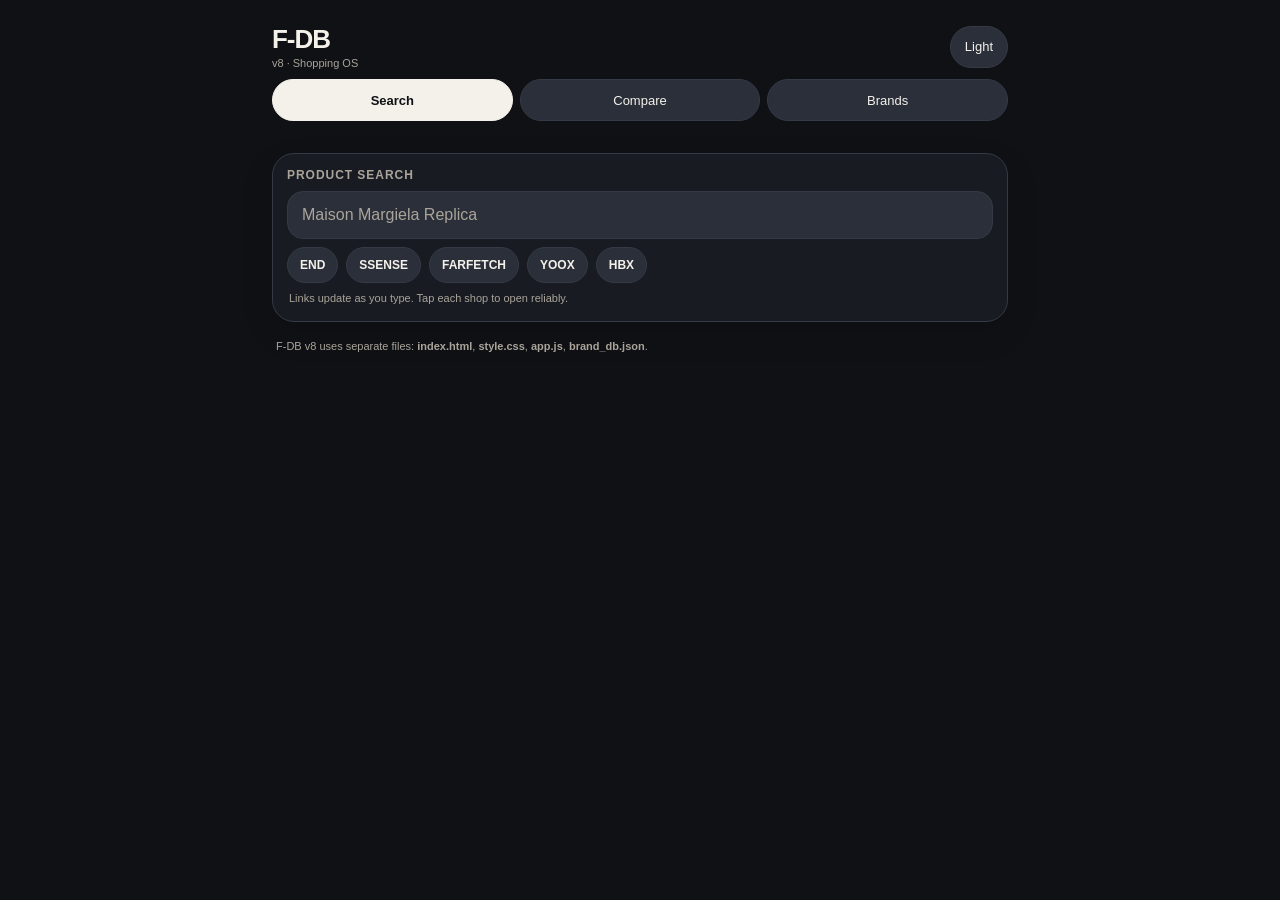
==== commit 0477cbdf: "Add files via upload" ====
--- a/index.html
+++ b/index.html
@@ -1,54 +1,74 @@
 <!doctype html>
-<html lang="en"><head><meta charset="utf-8"><meta name="viewport" content="width=device-width,initial-scale=1,viewport-fit=cover">
-<title>F-DB v7.1</title>
-<style>
-:root{--bg:#0f1115;--panel:#181b21;--card:#20242c;--soft:#2a2f39;--line:#343a46;--text:#f4f1ea;--muted:#aaa49a;--accent:#f4f1ea}
-body.light{--bg:#f4f3ef;--panel:#fff;--card:#fff;--soft:#f0eee8;--line:#d9d5cc;--text:#111;--muted:#6f6a60;--accent:#111}
-*{box-sizing:border-box}html,body{margin:0;min-height:100%}body{background:var(--bg);color:var(--text);font-family:-apple-system,BlinkMacSystemFont,"Helvetica Neue",Arial,"Hiragino Kaku Gothic ProN","Yu Gothic",sans-serif}
-.app{max-width:760px;margin:0 auto;min-height:100vh;padding:max(14px,env(safe-area-inset-top)) 12px calc(76px + env(safe-area-inset-bottom))}
-.topbar{position:sticky;top:0;z-index:20;padding:10px 0 12px;background:linear-gradient(var(--bg) 82%,transparent)}
-.header{display:flex;justify-content:space-between;align-items:center;gap:12px;margin-bottom:10px}h1{margin:0;font-size:26px;letter-spacing:-.04em}.version{color:var(--muted);font-size:11px;margin-top:2px}
-button{border:1px solid var(--line);background:var(--soft);color:var(--text);border-radius:999px;min-height:42px;padding:0 14px;font-size:13px}button.primary,button.active{background:var(--accent);color:var(--bg);border-color:var(--accent);font-weight:800}
-.segment{display:grid;grid-template-columns:1fr 1fr 1fr;gap:7px;margin:10px 0}.panel{background:var(--panel);border:1px solid var(--line);border-radius:22px;padding:14px;margin:10px 0;box-shadow:0 12px 32px rgba(0,0,0,.12)}
-.sectionTitle{font-size:12px;color:var(--muted);font-weight:800;letter-spacing:.08em;margin:0 0 9px;text-transform:uppercase}
-input,textarea{width:100%;border:1px solid var(--line);background:var(--soft);color:var(--text);border-radius:16px;min-height:48px;padding:12px 14px;font-size:16px;outline:none}
-input::placeholder,textarea::placeholder{color:var(--muted)}.rowButtons,.chips,.brandShops{display:flex;gap:8px;overflow-x:auto;padding:8px 0 0;scrollbar-width:none}.rowButtons::-webkit-scrollbar,.chips::-webkit-scrollbar,.brandShops::-webkit-scrollbar{display:none}
-.note{color:var(--muted);font-size:11px;line-height:1.5;margin:7px 2px 0}.searchLink,.shopLink{flex:0 0 auto;color:var(--text);text-decoration:none;border:1px solid var(--line);background:var(--soft);border-radius:999px;padding:10px 12px;font-size:12px;font-weight:800}
-.priceGrid{display:grid;gap:9px}.priceRow{background:var(--card);border:1px solid var(--line);border-radius:18px;padding:11px;display:grid;grid-template-columns:90px 1fr 105px;gap:8px;align-items:center}.shopName{font-size:14px;font-weight:900}.priceFields{display:grid;grid-template-columns:repeat(4,1fr);gap:8px}.priceRow input{min-height:42px;padding:9px 10px;font-size:14px;border-radius:12px}.total{text-align:right;font-size:16px;font-weight:950}.diff{color:var(--muted);font-size:11px;text-align:right}.priceRow.best{border-color:var(--accent);box-shadow:0 0 0 1px var(--accent) inset}.priceRow.best .shopName::after{content:" BEST";display:block;color:var(--muted);font-size:9px;letter-spacing:.08em;margin-top:2px}.bestSummary{display:none;margin:10px 0 0;padding:12px;border:1px solid var(--line);border-radius:16px;background:var(--soft);font-weight:900}.bestSummary.show{display:block}
-.cards{display:grid;gap:9px}.brandCard{background:var(--card);border:1px solid var(--line);border-radius:20px;padding:13px}.brandCard.candidate{opacity:.92}.hiddenCard{opacity:.45}.brandTop{display:flex;justify-content:space-between;gap:10px;align-items:flex-start}.brandName{font-size:17px;font-weight:950;letter-spacing:-.02em}.meta{color:var(--muted);font-size:11px;margin-top:4px}.badge{display:inline-block;margin-left:6px;border:1px solid var(--line);border-radius:999px;padding:2px 7px;font-size:10px;color:var(--muted);vertical-align:middle}.stars{white-space:nowrap;font-size:17px;letter-spacing:1px;user-select:none}.star{color:#666;cursor:pointer}.star.on{color:var(--accent)}.brandSearch{margin-top:10px}.controls{display:grid;grid-template-columns:1fr 1fr 1fr;gap:7px;margin-top:10px}.controls button{min-height:38px;font-size:12px;padding:0 8px}.memo{display:none;margin-top:9px}.memo.open{display:block}.count{color:var(--muted);font-size:12px;margin:10px 2px}footer{color:var(--muted);font-size:11px;margin:16px 4px 0;line-height:1.6}
-@media(max-width:560px){.priceRow{grid-template-columns:82px 1fr}.priceFields{grid-column:1/-1;grid-template-columns:repeat(2,1fr)}.totalsBox{grid-column:2/3;grid-row:1/2}}
-</style></head><body><div class="app">
-<div class="topbar"><div class="header"><div><h1>F-DB</h1><div class="version">v7.1 · Shopping Dashboard</div></div><button id="themeToggle">Light</button></div><div class="segment"><button id="tabSearch" class="active">Search</button><button id="tabCompare">Compare</button><button id="tabBrands">Brands</button></div></div>
-<section id="viewSearch" class="view"><div class="panel"><div class="sectionTitle">Product Search</div><input id="productSearch" placeholder="Maison Margiela Replica"><div class="rowButtons" id="productLinks"></div><p class="note">Links update as you type. Tap each shop to open reliably.</p></div></section>
-<section id="viewCompare" class="view" style="display:none"><div class="panel"><div class="sectionTitle">Price Compare</div><input id="compareMemo" placeholder="Item memo: brand / model / size"><div class="bestSummary" id="bestSummary"></div><div class="priceGrid" id="priceGrid"></div><div class="rowButtons"><button id="calcPrices" class="primary">Calculate</button><button id="clearPrices">Clear</button></div><p class="note">Total = Price + Shipping + Duty / Tax - Coupon.</p></div></section>
-<section id="viewBrands" class="view" style="display:none"><div class="panel"><div class="sectionTitle">Brand Filters</div><div class="chips"><button class="chip active" data-tier="Core">Core</button><button class="chip" data-tier="Candidate">Candidate</button><button class="chip" data-tier="All">All</button></div><div class="chips" id="categoryChips"></div><div class="chips" id="countryChips"></div><div class="chips"><button class="chip" id="showHidden">Show Hidden</button></div></div><div class="count" id="brandCount"></div><div class="cards" id="brandList"></div></section>
-<footer>Upload this file as <b>index.html</b> on GitHub Pages.</footer></div>
-<script>
-const DB = {"version": "7.1", "shops": ["END", "SSENSE", "FARFETCH", "YOOX", "HBX"], "brands": [{"name": "Autry", "country": "イタリア", "countryGroup": "その他ヨーロッパ", "categories": ["Modern", "Accessories"], "favorite": 4, "hidden": false, "memo": "", "shops": {"END": {"url": "https://www.endclothing.com/jp/catalogsearch/results?q=autry", "type": "search"}, "SSENSE": {"url": "https://www.ssense.com/ja-jp/men?q=autry", "type": "search"}, "YOOX": {"url": "https://www.yoox.com/jp/%E3%83%A1%E3%83%B3%E3%82%BA/shoponline?textsearch=autry", "type": "search"}, "FARFETCH": {"url": "https://www.farfetch.com/jp/shopping/men/search/items.aspx?q=autry", "type": "search"}, "HBX": {"url": "https://hbx.com/jp/search?q=autry", "type": "search"}}, "shopPriority": ["END", "SSENSE", "FARFETCH", "YOOX", "HBX"], "tier": "コア", "countryGroupLabel": "EUR", "countryLabel": "ITA"}, {"name": "Carhartt WIP", "country": "アメリカ", "countryGroup": "アメリカ", "categories": ["Street"], "favorite": 3, "hidden": false, "memo": "", "shops": {"END": {"url": "https://www.endclothing.com/jp/brands/carhartt", "type": "brand"}, "SSENSE": {"url": "https://www.ssense.com/ja-jp/men?q=carhartt%20wip", "type": "search"}, "YOOX": {"url": "https://www.yoox.com/jp/%E3%83%A1%E3%83%B3%E3%82%BA/shoponline/carhartt%20wip_d#/dept=men&d=50812", "type": "brand"}, "FARFETCH": {"url": "https://www.farfetch.com/jp/shopping/men/search/items.aspx?q=carhartt%20wip", "type": "search"}, "HBX": {"url": "https://hbx.com/jp/search?q=carhartt%20wip", "type": "search"}}, "shopPriority": ["END", "HBX", "SSENSE", "FARFETCH", "YOOX"], "tier": "コア", "countryGroupLabel": "USA", "countryLabel": "USA"}, {"name": "Dickies", "country": "アメリカ", "countryGroup": "アメリカ", "categories": ["Street"], "favorite": 3, "hidden": false, "memo": "", "shops": {"END": {"url": "https://www.endclothing.com/jp/brands/dickies", "type": "brand"}, "SSENSE": {"url": "https://www.ssense.com/ja-jp/men?q=dickies", "type": "search"}, "YOOX": {"url": "https://www.yoox.com/jp/%E3%83%A1%E3%83%B3%E3%82%BA/shoponline/dickies_d#/dept=men&d=1980", "type": "brand"}, "FARFETCH": {"url": "https://www.farfetch.com/jp/shopping/men/search/items.aspx?q=dickies", "type": "search"}, "HBX": {"url": "https://hbx.com/jp/men/brands/dickies", "type": "brand"}}, "shopPriority": ["END", "HBX", "SSENSE", "FARFETCH", "YOOX"], "tier": "コア", "countryGroupLabel": "USA", "countryLabel": "USA"}, {"name": "Levi's", "country": "アメリカ", "countryGroup": "アメリカ", "categories": ["Street"], "favorite": 3, "hidden": false, "memo": "", "shops": {"END": {"url": "https://www.endclothing.com/jp/brands/levi-s", "type": "brand"}, "SSENSE": {"url": "https://www.ssense.com/ja-jp/men?q=levi%27s", "type": "search"}, "YOOX": {"url": "https://www.yoox.com/jp/%E3%83%A1%E3%83%B3%E3%82%BA/shoponline/levi's_d#/dept=men&d=534", "type": "brand"}, "FARFETCH": {"url": "https://www.farfetch.com/jp/shopping/men/search/items.aspx?q=levi%27s", "type": "search"}, "HBX": {"url": "https://hbx.com/jp/search?q=levi%27s", "type": "search"}}, "shopPriority": ["END", "HBX", "SSENSE", "FARFETCH", "YOOX"], "tier": "コア", "countryGroupLabel": "USA", "countryLabel": "USA"}, {"name": "New Balance", "country": "アメリカ", "countryGroup": "アメリカ", "categories": ["Modern", "Accessories"], "favorite": 3, "hidden": false, "memo": "", "shops": {"END": {"url": "https://www.endclothing.com/jp/brands/new-balance", "type": "brand"}, "SSENSE": {"url": "https://www.ssense.com/ja-jp/men?q=new%20balance", "type": "search"}, "YOOX": {"url": "https://www.yoox.com/jp/%E3%83%A1%E3%83%B3%E3%82%BA/shoponline/new%20balance_d#/dept=men&d=1539", "type": "brand"}, "FARFETCH": {"url": "https://www.farfetch.com/jp/shopping/men/search/items.aspx?q=new%20balance", "type": "search"}, "HBX": {"url": "https://hbx.com/jp/men/brands/new-balance", "type": "brand"}}, "shopPriority": ["END", "SSENSE", "YOOX", "FARFETCH", "HBX"], "tier": "コア", "countryGroupLabel": "USA", "countryLabel": "USA"}, {"name": "Nike", "country": "アメリカ", "countryGroup": "アメリカ", "categories": ["Street", "Accessories"], "favorite": 3, "hidden": false, "memo": "", "shops": {"END": {"url": "https://www.endclothing.com/jp/brands/nike", "type": "brand"}, "SSENSE": {"url": "https://www.ssense.com/ja-jp/men/designers/nike", "type": "brand"}, "YOOX": {"url": "https://www.yoox.com/jp/%E3%83%A1%E3%83%B3%E3%82%BA/shoponline/nike_d#/dept=men&d=682", "type": "brand"}, "FARFETCH": {"url": "https://www.farfetch.com/jp/shopping/men/search/items.aspx?q=nike", "type": "search"}, "HBX": {"url": "https://hbx.com/jp/men/brands/nike", "type": "brand"}}, "shopPriority": ["END", "HBX", "SSENSE", "FARFETCH", "YOOX"], "tier": "コア", "countryGroupLabel": "USA", "countryLabel": "USA"}, {"name": "Oakley", "country": "アメリカ", "countryGroup": "アメリカ", "categories": ["Street", "Accessories"], "favorite": 3, "hidden": false, "memo": "", "shops": {"END": {"url": "https://www.endclothing.com/jp/brands/oakley", "type": "brand"}, "SSENSE": {"url": "https://www.ssense.com/ja-jp/men/designers/oakley", "type": "brand"}, "YOOX": {"url": "https://www.yoox.com/jp/%E3%83%A1%E3%83%B3%E3%82%BA/shoponline/oakley_d#/dept=men&d=11218", "type": "brand"}, "FARFETCH": {"url": "https://www.farfetch.com/jp/shopping/men/search/items.aspx?q=oakley", "type": "search"}, "HBX": {"url": "https://hbx.com/jp/men/brands/oakley", "type": "brand"}}, "shopPriority": ["END", "HBX", "SSENSE", "FARFETCH", "YOOX"], "tier": "コア", "countryGroupLabel": "USA", "countryLabel": "USA"}, {"name": "Polo Ralph Lauren", "country": "アメリカ", "countryGroup": "アメリカ", "categories": ["Modern"], "favorite": 3, "hidden": false, "memo": "", "shops": {"END": {"url": "https://www.endclothing.com/jp/brands/polo-ralph-lauren", "type": "brand"}, "SSENSE": {"url": "https://www.ssense.com/ja-jp/men/designers/polo-ralph-lauren", "type": "brand"}, "YOOX": {"url": "https://www.yoox.com/jp/%E3%83%A1%E3%83%B3%E3%82%BA/shoponline/polo%20ralph%20lauren_d#/dept=men&d=165", "type": "brand"}, "FARFETCH": {"url": "https://www.farfetch.com/jp/shopping/men/search/items.aspx?q=polo%20ralph%20lauren", "type": "search"}, "HBX": {"url": "https://hbx.com/jp/search?q=polo%20ralph%20lauren", "type": "search"}}, "shopPriority": ["END", "SSENSE", "YOOX", "FARFETCH", "HBX"], "tier": "コア", "countryGroupLabel": "USA", "countryLabel": "USA"}, {"name": "Stussy", "country": "アメリカ", "countryGroup": "アメリカ", "categories": ["Street"], "favorite": 3, "hidden": false, "memo": "", "shops": {"END": {"url": "https://www.endclothing.com/jp/brands/stussy", "type": "brand"}, "SSENSE": {"url": "https://www.ssense.com/ja-jp/men?q=stussy", "type": "search"}, "YOOX": {"url": "https://www.yoox.com/jp/%E3%83%A1%E3%83%B3%E3%82%BA/shoponline/stussy_d#/dept=men&d=1684", "type": "brand"}, "FARFETCH": {"url": "https://www.farfetch.com/jp/shopping/men/search/items.aspx?q=stussy", "type": "search"}, "HBX": {"url": "https://hbx.com/jp/search?q=stussy", "type": "search"}}, "shopPriority": ["END", "HBX", "SSENSE", "FARFETCH", "YOOX"], "tier": "コア", "countryGroupLabel": "USA", "countryLabel": "USA"}, {"name": "The North Face", "country": "アメリカ", "countryGroup": "アメリカ", "categories": ["Street"], "favorite": 3, "hidden": false, "memo": "", "shops": {"END": {"url": "https://www.endclothing.com/jp/brands/the-north-face", "type": "brand"}, "SSENSE": {"url": "https://www.ssense.com/ja-jp/men?q=the%20north%20face", "type": "search"}, "YOOX": {"url": "https://www.yoox.com/jp/%E3%83%A1%E3%83%B3%E3%82%BA/shoponline/the%20north%20face_d#/dept=men&d=4633", "type": "brand"}, "FARFETCH": {"url": "https://www.farfetch.com/jp/shopping/men/search/items.aspx?q=the%20north%20face", "type": "search"}, "HBX": {"url": "https://hbx.com/jp/search?q=the%20north%20face", "type": "search"}}, "shopPriority": ["END", "HBX", "SSENSE", "FARFETCH", "YOOX"], "tier": "コア", "countryGroupLabel": "USA", "countryLabel": "USA"}, {"name": "Vans", "country": "アメリカ", "countryGroup": "アメリカ", "categories": ["Street", "Accessories"], "favorite": 3, "hidden": false, "memo": "", "shops": {"END": {"url": "https://www.endclothing.com/jp/brands/vans", "type": "brand"}, "SSENSE": {"url": "https://www.ssense.com/ja-jp/men/designers/vans", "type": "brand"}, "YOOX": {"url": "https://www.yoox.com/jp/%E3%83%A1%E3%83%B3%E3%82%BA/shoponline/vans_d#/dept=men&d=684", "type": "brand"}, "FARFETCH": {"url": "https://www.farfetch.com/jp/shopping/men/search/items.aspx?q=vans", "type": "search"}, "HBX": {"url": "https://hbx.com/jp/men/brands/vans", "type": "brand"}}, "shopPriority": ["END", "HBX", "SSENSE", "FARFETCH", "YOOX"], "tier": "コア", "countryGroupLabel": "USA", "countryLabel": "USA"}, {"name": "about:blank", "country": "イギリス", "countryGroup": "イギリス", "categories": ["Street"], "favorite": 3, "hidden": false, "memo": "", "shops": {"END": {"url": "https://www.endclothing.com/jp/brands/about-blank", "type": "brand"}, "SSENSE": {"url": "https://www.ssense.com/ja-jp/men?q=about%3Ablank", "type": "search"}, "YOOX": {"url": "https://www.yoox.com/jp/%E3%83%A1%E3%83%B3%E3%82%BA/shoponline/about:blank_d#/dept=men&d=55495", "type": "brand"}, "FARFETCH": {"url": "https://www.farfetch.com/jp/shopping/men/search/items.aspx?q=about%3Ablank", "type": "search"}, "HBX": {"url": "https://hbx.com/jp/search?q=about%3Ablank", "type": "search"}}, "shopPriority": ["END", "SSENSE", "FARFETCH", "YOOX", "HBX"], "tier": "コア", "countryGroupLabel": "UK", "countryLabel": "UK"}, {"name": "Aries", "country": "イギリス", "countryGroup": "イギリス", "categories": ["Street"], "favorite": 3, "hidden": false, "memo": "", "shops": {"END": {"url": "https://www.endclothing.com/jp/brands/aries", "type": "brand"}, "SSENSE": {"url": "https://www.ssense.com/ja-jp/men?q=aries", "type": "search"}, "YOOX": {"url": "https://www.yoox.com/jp/%E3%83%A1%E3%83%B3%E3%82%BA/shoponline/aries_d#/dept=men&d=23105", "type": "brand"}, "FARFETCH": {"url": "https://www.farfetch.com/jp/shopping/men/aries/items.aspx", "type": "brand"}, "HBX": {"url": "https://hbx.com/jp/search?q=aries", "type": "search"}}, "shopPriority": ["END", "SSENSE", "FARFETCH", "YOOX", "HBX"], "tier": "コア", "countryGroupLabel": "UK", "countryLabel": "UK"}, {"name": "Barbour", "country": "イギリス", "countryGroup": "イギリス", "categories": ["Street"], "favorite": 3, "hidden": false, "memo": "", "shops": {"END": {"url": "https://www.endclothing.com/jp/brands/barbour", "type": "brand"}, "SSENSE": {"url": "https://www.ssense.com/ja-jp/men/designers/barbour", "type": "brand"}, "YOOX": {"url": "https://www.yoox.com/jp/%E3%83%A1%E3%83%B3%E3%82%BA/shoponline/barbour_d#/dept=men&d=2966", "type": "brand"}, "FARFETCH": {"url": "https://www.farfetch.com/jp/shopping/men/search/items.aspx?q=barbour", "type": "search"}, "HBX": {"url": "https://hbx.com/jp/search?q=barbour", "type": "search"}}, "shopPriority": ["END", "SSENSE", "FARFETCH", "YOOX", "HBX"], "tier": "コア", "countryGroupLabel": "UK", "countryLabel": "UK"}, {"name": "Cole Buxton", "country": "イギリス", "countryGroup": "イギリス", "categories": ["Street"], "favorite": 3, "hidden": false, "memo": "", "shops": {"END": {"url": "https://www.endclothing.com/jp/brands/cole-buxton", "type": "brand"}, "SSENSE": {"url": "https://www.ssense.com/ja-jp/men?q=cole%20buxton", "type": "search"}, "YOOX": {"url": "https://www.yoox.com/jp/%E3%83%A1%E3%83%B3%E3%82%BA/shoponline/cole%20buxton_d#/dept=men&d=55463", "type": "brand"}, "FARFETCH": {"url": "https://www.farfetch.com/jp/shopping/men/search/items.aspx?q=cole%20buxton", "type": "search"}, "HBX": {"url": "https://hbx.com/jp/search?q=cole%20buxton", "type": "search"}}, "shopPriority": ["END", "SSENSE", "FARFETCH", "YOOX", "HBX"], "tier": "コア", "countryGroupLabel": "UK", "countryLabel": "UK"}, {"name": "Folk", "country": "イギリス", "countryGroup": "イギリス", "categories": ["Modern"], "favorite": 3, "hidden": false, "memo": "", "shops": {"END": {"url": "https://www.endclothing.com/jp/brands/folk", "type": "brand"}, "SSENSE": {"url": "https://www.ssense.com/ja-jp/men?q=folk", "type": "search"}, "YOOX": {"url": "https://www.yoox.com/jp/%E3%83%A1%E3%83%B3%E3%82%BA/shoponline?textsearch=folk", "type": "search"}, "FARFETCH": {"url": "https://www.farfetch.com/jp/shopping/men/search/items.aspx?q=folk", "type": "search"}, "HBX": {"url": "https://hbx.com/jp/search?q=folk", "type": "search"}}, "shopPriority": ["END", "SSENSE", "FARFETCH", "YOOX", "HBX"], "tier": "コア", "countryGroupLabel": "UK", "countryLabel": "UK"}, {"name": "Fred Perry", "country": "イギリス", "countryGroup": "イギリス", "categories": ["Street"], "favorite": 3, "hidden": false, "memo": "", "shops": {"END": {"url": "https://www.endclothing.com/jp/brands/fred-perry", "type": "brand"}, "SSENSE": {"url": "https://www.ssense.com/ja-jp/men/designers/fred-perry", "type": "brand"}, "YOOX": {"url": "https://www.yoox.com/jp/%E3%83%A1%E3%83%B3%E3%82%BA/shoponline/fred%20perry_d#/dept=men&d=843", "type": "brand"}, "FARFETCH": {"url": "https://www.farfetch.com/jp/shopping/men/search/items.aspx?q=fred%20perry", "type": "search"}, "HBX": {"url": "https://hbx.com/jp/search?q=fred%20perry", "type": "search"}}, "shopPriority": ["END", "SSENSE", "FARFETCH", "YOOX", "HBX"], "tier": "コア", "countryGroupLabel": "UK", "countryLabel": "UK"}, {"name": "Johnstons of Elgin", "country": "イギリス", "countryGroup": "イギリス", "categories": ["Modern", "Accessories"], "shopPriority": ["END", "FARFETCH", "YOOX", "SSENSE", "HBX"], "favorite": 4, "hidden": false, "memo": "", "shops": {"END": {"url": "https://www.endclothing.com/jp/catalogsearch/results?q=johnstons%20of%20elgin", "type": "search"}, "SSENSE": {"url": "https://www.ssense.com/ja-jp/men?q=johnstons%20of%20elgin", "type": "search"}, "YOOX": {"url": "https://www.yoox.com/jp/%E3%83%A1%E3%83%B3%E3%82%BA/shoponline?textsearch=johnstons%20of%20elgin", "type": "search"}, "FARFETCH": {"url": "https://www.farfetch.com/jp/shopping/men/search/items.aspx?q=johnstons%20of%20elgin", "type": "search"}, "HBX": {"url": "https://hbx.com/jp/search?q=johnstons%20of%20elgin", "type": "search"}}, "tier": "コア", "countryGroupLabel": "UK", "countryLabel": "UK"}, {"name": "Maharishi", "country": "イギリス", "countryGroup": "イギリス", "categories": ["Street"], "favorite": 3, "hidden": false, "memo": "", "shops": {"END": {"url": "https://www.endclothing.com/jp/brands/maharishi", "type": "brand"}, "SSENSE": {"url": "https://www.ssense.com/ja-jp/men?q=maharishi", "type": "search"}, "YOOX": {"url": "https://www.yoox.com/jp/%E3%83%A1%E3%83%B3%E3%82%BA/shoponline/maharishi_d#/dept=men&d=134", "type": "brand"}, "FARFETCH": {"url": "https://www.farfetch.com/jp/shopping/men/search/items.aspx?q=maharishi", "type": "search"}, "HBX": {"url": "https://hbx.com/jp/men/brands/maharishi", "type": "brand"}}, "shopPriority": ["END", "SSENSE", "FARFETCH", "YOOX", "HBX"], "tier": "コア", "countryGroupLabel": "UK", "countryLabel": "UK"}, {"name": "Represent", "country": "イギリス", "countryGroup": "イギリス", "categories": ["Street"], "favorite": 3, "hidden": false, "memo": "", "shops": {"END": {"url": "https://www.endclothing.com/jp/brands/represent", "type": "brand"}, "SSENSE": {"url": "https://www.ssense.com/ja-jp/men/designers/represent", "type": "brand"}, "YOOX": {"url": "https://www.yoox.com/jp/%E3%83%A1%E3%83%B3%E3%82%BA/shoponline/represent_d#/dept=men&d=34237", "type": "brand"}, "FARFETCH": {"url": "https://www.farfetch.com/jp/shopping/men/search/items.aspx?q=represent", "type": "search"}, "HBX": {"url": "https://hbx.com/jp/search?q=represent", "type": "search"}}, "shopPriority": ["END", "SSENSE", "FARFETCH", "YOOX", "HBX"], "tier": "コア", "countryGroupLabel": "UK", "countryLabel": "UK"}, {"name": "Represent 247", "country": "イギリス", "countryGroup": "イギリス", "categories": ["Street"], "favorite": 3, "hidden": false, "memo": "", "shops": {"END": {"url": "https://www.endclothing.com/jp/brands/represent-247", "type": "brand"}, "SSENSE": {"url": "https://www.ssense.com/ja-jp/men?q=represent%20247", "type": "search"}, "YOOX": {"url": "https://www.yoox.com/jp/%E3%83%A1%E3%83%B3%E3%82%BA/shoponline?textsearch=represent%20247", "type": "search"}, "FARFETCH": {"url": "https://www.farfetch.com/jp/shopping/men/search/items.aspx?q=represent%20247", "type": "search"}, "HBX": {"url": "https://hbx.com/jp/search?q=represent%20247", "type": "search"}}, "shopPriority": ["END", "SSENSE", "FARFETCH", "YOOX", "HBX"], "tier": "コア", "countryGroupLabel": "UK", "countryLabel": "UK"}, {"name": "Studio Nicholson", "country": "イギリス", "countryGroup": "イギリス", "categories": ["Modern"], "shopPriority": ["END", "SSENSE", "FARFETCH", "YOOX", "HBX"], "favorite": 4, "hidden": false, "memo": "", "shops": {"END": {"url": "https://www.endclothing.com/jp/catalogsearch/results?q=studio%20nicholson", "type": "search"}, "SSENSE": {"url": "https://www.ssense.com/ja-jp/men?q=studio%20nicholson", "type": "search"}, "YOOX": {"url": "https://www.yoox.com/jp/%E3%83%A1%E3%83%B3%E3%82%BA/shoponline?textsearch=studio%20nicholson", "type": "search"}, "FARFETCH": {"url": "https://www.farfetch.com/jp/shopping/men/search/items.aspx?q=studio%20nicholson", "type": "search"}, "HBX": {"url": "https://hbx.com/jp/search?q=studio%20nicholson", "type": "search"}}, "tier": "コア", "countryGroupLabel": "UK", "countryLabel": "UK"}, {"name": "Tricker's", "country": "イギリス", "countryGroup": "イギリス", "categories": ["Modern", "Accessories"], "shopPriority": ["END", "FARFETCH", "YOOX", "SSENSE", "HBX"], "favorite": 4, "hidden": false, "memo": "", "shops": {"END": {"url": "https://www.endclothing.com/jp/catalogsearch/results?q=tricker%27s", "type": "search"}, "SSENSE": {"url": "https://www.ssense.com/ja-jp/men?q=tricker%27s", "type": "search"}, "YOOX": {"url": "https://www.yoox.com/jp/%E3%83%A1%E3%83%B3%E3%82%BA/shoponline?textsearch=tricker%27s", "type": "search"}, "FARFETCH": {"url": "https://www.farfetch.com/jp/shopping/men/search/items.aspx?q=tricker%27s", "type": "search"}, "HBX": {"url": "https://hbx.com/jp/search?q=tricker%27s", "type": "search"}}, "tier": "コア", "countryGroupLabel": "UK", "countryLabel": "UK"}, {"name": "Umbro", "country": "イギリス", "countryGroup": "イギリス", "categories": ["Street", "Accessories"], "favorite": 3, "hidden": false, "memo": "", "tier": "コア", "shops": {"END": {"url": "https://www.endclothing.com/jp/catalogsearch/results?q=umbro", "type": "search"}, "SSENSE": {"url": "https://www.ssense.com/ja-jp/men?q=umbro", "type": "search"}, "YOOX": {"url": "https://www.yoox.com/jp/%E3%83%A1%E3%83%B3%E3%82%BA/shoponline?textsearch=umbro", "type": "search"}, "FARFETCH": {"url": "https://www.farfetch.com/jp/shopping/men/search/items.aspx?q=umbro", "type": "search"}, "HBX": {"url": "https://hbx.com/jp/search?q=umbro", "type": "search"}}, "shopPriority": ["END", "SSENSE", "HBX", "FARFETCH", "YOOX"], "countryGroupLabel": "UK", "countryLabel": "UK"}, {"name": "Universal Works", "country": "イギリス", "countryGroup": "イギリス", "categories": ["Modern"], "favorite": 3, "hidden": false, "memo": "", "shops": {"END": {"url": "https://www.endclothing.com/jp/brands/universal-works", "type": "brand"}, "SSENSE": {"url": "https://www.ssense.com/ja-jp/men?q=universal%20works", "type": "search"}, "YOOX": {"url": "https://www.yoox.com/jp/%E3%83%A1%E3%83%B3%E3%82%BA/shoponline/universal%20works_d#/dept=men&d=24883", "type": "brand"}, "FARFETCH": {"url": "https://www.farfetch.com/jp/shopping/men/search/items.aspx?q=universal%20works", "type": "search"}, "HBX": {"url": "https://hbx.com/jp/search?q=universal%20works", "type": "search"}}, "shopPriority": ["END", "SSENSE", "FARFETCH", "YOOX", "HBX"], "tier": "コア", "countryGroupLabel": "UK", "countryLabel": "UK"}, {"name": "Vivobarefoot", "country": "イギリス", "countryGroup": "イギリス", "categories": ["Accessories", "Modern"], "tier": "コア", "favorite": 4, "hidden": false, "memo": "", "shops": {"END": {"url": "https://www.endclothing.com/jp/catalogsearch/results?q=vivobarefoot", "type": "search"}, "SSENSE": {"url": "https://www.ssense.com/ja-jp/men?q=vivobarefoot", "type": "search"}, "YOOX": {"url": "https://www.yoox.com/jp/%E3%83%A1%E3%83%B3%E3%82%BA/shoponline?textsearch=vivobarefoot", "type": "search"}, "FARFETCH": {"url": "https://www.farfetch.com/jp/shopping/men/search/items.aspx?q=vivobarefoot", "type": "search"}, "HBX": {"url": "https://hbx.com/jp/search?q=vivobarefoot", "type": "search"}}, "shopPriority": ["END", "FARFETCH", "SSENSE", "YOOX", "HBX"], "countryGroupLabel": "UK", "countryLabel": "UK"}, {"name": "Wax London", "country": "イギリス", "countryGroup": "イギリス", "categories": ["Modern"], "favorite": 3, "hidden": false, "memo": "", "shops": {"END": {"url": "https://www.endclothing.com/jp/brands/wax-london", "type": "brand"}, "SSENSE": {"url": "https://www.ssense.com/ja-jp/men?q=wax%20london", "type": "search"}, "YOOX": {"url": "https://www.yoox.com/jp/%E3%83%A1%E3%83%B3%E3%82%BA/shoponline?textsearch=wax%20london", "type": "search"}, "FARFETCH": {"url": "https://www.farfetch.com/jp/shopping/men/search/items.aspx?q=wax%20london", "type": "search"}, "HBX": {"url": "https://hbx.com/jp/search?q=wax%20london", "type": "search"}}, "shopPriority": ["END", "SSENSE", "FARFETCH", "YOOX", "HBX"], "tier": "コア", "countryGroupLabel": "UK", "countryLabel": "UK"}, {"name": "YMC", "country": "イギリス", "countryGroup": "イギリス", "categories": ["Modern"], "favorite": 3, "hidden": false, "memo": "", "shops": {"END": {"url": "https://www.endclothing.com/jp/brands/ymc", "type": "brand"}, "SSENSE": {"url": "https://www.ssense.com/ja-jp/men?q=ymc", "type": "search"}, "YOOX": {"url": "https://www.yoox.com/jp/%E3%83%A1%E3%83%B3%E3%82%BA/shoponline?textsearch=ymc", "type": "search"}, "FARFETCH": {"url": "https://www.farfetch.com/jp/shopping/men/search/items.aspx?q=ymc", "type": "search"}, "HBX": {"url": "https://hbx.com/jp/search?q=ymc", "type": "search"}}, "shopPriority": ["END", "SSENSE", "FARFETCH", "YOOX", "HBX"], "tier": "コア", "countryGroupLabel": "UK", "countryLabel": "UK"}, {"name": "Song for the Mute", "country": "オーストラリア", "countryGroup": "オーストラリア", "categories": ["Modern"], "tier": "コア", "favorite": 4, "hidden": false, "memo": "", "shops": {"END": {"url": "https://www.endclothing.com/jp/catalogsearch/results?q=song%20for%20the%20mute", "type": "search"}, "SSENSE": {"url": "https://www.ssense.com/ja-jp/men?q=song%20for%20the%20mute", "type": "search"}, "YOOX": {"url": "https://www.yoox.com/jp/%E3%83%A1%E3%83%B3%E3%82%BA/shoponline?textsearch=song%20for%20the%20mute", "type": "search"}, "FARFETCH": {"url": "https://www.farfetch.com/jp/shopping/men/search/items.aspx?q=song%20for%20the%20mute", "type": "search"}, "HBX": {"url": "https://hbx.com/jp/search?q=song%20for%20the%20mute", "type": "search"}}, "shopPriority": ["SSENSE", "FARFETCH", "YOOX", "END", "HBX"], "countryGroupLabel": "AUS", "countryLabel": "AUS"}, {"name": "UP THERE", "country": "オーストラリア", "countryGroup": "オーストラリア", "categories": ["Street", "Accessories"], "tier": "コア", "favorite": 4, "hidden": false, "memo": "コラボ・別注目的", "shops": {"END": {"url": "https://www.endclothing.com/jp/catalogsearch/results?q=up%20there", "type": "search"}, "SSENSE": {"url": "https://www.ssense.com/ja-jp/men?q=up%20there", "type": "search"}, "YOOX": {"url": "https://www.yoox.com/jp/%E3%83%A1%E3%83%B3%E3%82%BA/shoponline?textsearch=up%20there", "type": "search"}, "FARFETCH": {"url": "https://www.farfetch.com/jp/shopping/men/search/items.aspx?q=up%20there", "type": "search"}, "HBX": {"url": "https://hbx.com/jp/search?q=up%20there", "type": "search"}}, "shopPriority": ["END", "SSENSE", "FARFETCH", "HBX", "YOOX"], "countryGroupLabel": "AUS", "countryLabel": "AUS"}, {"name": "adidas", "country": "ドイツ", "countryGroup": "ドイツ", "categories": ["Street", "Accessories"], "favorite": 3, "hidden": false, "memo": "", "shops": {"END": {"url": "https://www.endclothing.com/jp/brands/adidas", "type": "brand"}, "SSENSE": {"url": "https://www.ssense.com/ja-jp/men/designers/adidas-originals", "type": "brand"}, "YOOX": {"url": "https://www.yoox.com/jp/%E3%83%A1%E3%83%B3%E3%82%BA/shoponline/adidas_d#/dept=men&d=1319", "type": "brand"}, "FARFETCH": {"url": "https://www.farfetch.com/jp/shopping/men/adidas/items.aspx", "type": "brand"}, "HBX": {"url": "https://hbx.com/jp/men/brands/adidas-originals", "type": "brand"}}, "shopPriority": ["END", "HBX", "SSENSE", "FARFETCH", "YOOX"], "tier": "コア", "countryGroupLabel": "GER", "countryLabel": "GER"}, {"name": "adidas SPZL", "country": "ドイツ", "countryGroup": "ドイツ", "categories": ["Street", "Accessories"], "favorite": 3, "hidden": false, "memo": "", "shops": {"END": {"url": "https://www.endclothing.com/jp/catalogsearch/results?q=adidas%20spzl", "type": "brand"}, "SSENSE": {"url": "https://www.ssense.com/ja-jp/men?q=adidas%20spzl", "type": "search"}, "YOOX": {"url": "https://www.yoox.com/jp/%E3%83%A1%E3%83%B3%E3%82%BA/shoponline?textsearch=adidas%20spzl", "type": "search"}, "FARFETCH": {"url": "https://www.farfetch.com/jp/shopping/men/search/items.aspx?q=adidas%20spzl", "type": "search"}, "HBX": {"url": "https://hbx.com/jp/search?q=adidas%20spzl", "type": "search"}}, "shopPriority": ["END", "SSENSE", "HBX", "FARFETCH", "YOOX"], "tier": "コア", "countryGroupLabel": "GER", "countryLabel": "GER"}, {"name": "Puma", "country": "ドイツ", "countryGroup": "ドイツ", "categories": ["Street", "Accessories"], "favorite": 3, "hidden": false, "memo": "", "shops": {"END": {"url": "https://www.endclothing.com/jp/brands/puma", "type": "brand"}, "SSENSE": {"url": "https://www.ssense.com/ja-jp/men/designers/puma", "type": "brand"}, "YOOX": {"url": "https://www.yoox.com/jp/%E3%83%A1%E3%83%B3%E3%82%BA/shoponline/puma_d#/dept=men&d=284", "type": "brand"}, "FARFETCH": {"url": "https://www.farfetch.com/jp/shopping/men/search/items.aspx?q=puma", "type": "search"}, "HBX": {"url": "https://hbx.com/jp/men/brands/puma", "type": "brand"}}, "shopPriority": ["END", "HBX", "SSENSE", "FARFETCH", "YOOX"], "tier": "コア", "countryGroupLabel": "GER", "countryLabel": "GER"}, {"name": "Maison Margiela", "country": "フランス", "countryGroup": "フランス", "categories": ["Modern"], "favorite": 3, "hidden": false, "memo": "", "shops": {"END": {"url": "https://www.endclothing.com/jp/brands/maison-margiela", "type": "brand"}, "SSENSE": {"url": "https://www.ssense.com/ja-jp/men/designers/maison-margiela", "type": "brand"}, "YOOX": {"url": "https://www.yoox.com/jp/%E3%83%A1%E3%83%B3%E3%82%BA/shoponline/maison%20margiela_d#/dept=men&d=50", "type": "brand"}, "FARFETCH": {"url": "https://www.farfetch.com/jp/shopping/men/search/items.aspx?q=maison%20margiela", "type": "search"}, "HBX": {"url": "https://hbx.com/jp/men/brands/maison-margiela", "type": "brand"}}, "shopPriority": ["YOOX", "SSENSE", "FARFETCH", "END", "HBX"], "tier": "コア", "countryGroupLabel": "FRA", "countryLabel": "FRA"}, {"name": "Salomon", "country": "フランス", "countryGroup": "フランス", "categories": ["Street", "Accessories"], "favorite": 3, "hidden": false, "memo": "", "shops": {"END": {"url": "https://www.endclothing.com/jp/brands/salomon", "type": "brand"}, "SSENSE": {"url": "https://www.ssense.com/ja-jp/men/designers/salomon", "type": "brand"}, "YOOX": {"url": "https://www.yoox.com/jp/%E3%83%A1%E3%83%B3%E3%82%BA/shoponline/salomon_d#/dept=men&d=15398", "type": "brand"}, "FARFETCH": {"url": "https://www.farfetch.com/jp/shopping/men/search/items.aspx?q=salomon", "type": "search"}, "HBX": {"url": "https://hbx.com/jp/search?q=salomon", "type": "search"}}, "shopPriority": ["END", "HBX", "SSENSE", "FARFETCH", "YOOX"], "tier": "コア", "countryGroupLabel": "FRA", "countryLabel": "FRA"}, {"name": "and wander", "country": "日本", "countryGroup": "日本", "categories": ["Street"], "favorite": 3, "hidden": false, "memo": "", "shops": {"END": {"url": "https://www.endclothing.com/jp/brands/and-wander", "type": "brand"}, "SSENSE": {"url": "https://www.ssense.com/ja-jp/men?q=and%20wander", "type": "search"}, "YOOX": {"url": "https://www.yoox.com/jp/%E3%83%A1%E3%83%B3%E3%82%BA/shoponline/and%20wander_d#/dept=men&d=41082", "type": "brand"}, "FARFETCH": {"url": "https://www.farfetch.com/jp/shopping/men/and-wander/items.aspx", "type": "brand"}, "HBX": {"url": "https://hbx.com/jp/men/brands/and-wander", "type": "brand"}}, "shopPriority": ["END", "HBX", "SSENSE", "FARFETCH", "YOOX"], "tier": "コア", "countryGroupLabel": "JPN", "countryLabel": "JPN"}, {"name": "Asics", "country": "日本", "countryGroup": "日本", "categories": ["Street", "Accessories"], "favorite": 3, "hidden": false, "memo": "", "shops": {"END": {"url": "https://www.endclothing.com/jp/brands/asics", "type": "brand"}, "SSENSE": {"url": "https://www.ssense.com/ja-jp/men/designers/asics", "type": "brand"}, "YOOX": {"url": "https://www.yoox.com/jp/%E3%83%A1%E3%83%B3%E3%82%BA/shoponline?textsearch=asics", "type": "search"}, "FARFETCH": {"url": "https://www.farfetch.com/jp/shopping/men/asics/items.aspx", "type": "brand"}, "HBX": {"url": "https://hbx.com/jp/men/brands/asics", "type": "brand"}}, "shopPriority": ["END", "HBX", "SSENSE", "FARFETCH", "YOOX"], "tier": "コア", "countryGroupLabel": "JPN", "countryLabel": "JPN"}, {"name": "Auralee", "country": "日本", "countryGroup": "日本", "categories": ["Modern"], "favorite": 3, "hidden": false, "memo": "", "shops": {"END": {"url": "https://www.endclothing.com/jp/brands/auralee", "type": "brand"}, "SSENSE": {"url": "https://www.ssense.com/ja-jp/men/designers/auralee", "type": "brand"}, "YOOX": {"url": "https://www.yoox.com/jp/%E3%83%A1%E3%83%B3%E3%82%BA/shoponline/auralee_d#/dept=men&d=45710", "type": "brand"}, "FARFETCH": {"url": "https://www.farfetch.com/jp/shopping/men/auralee/items.aspx", "type": "brand"}, "HBX": {"url": "https://hbx.com/jp/search?q=auralee", "type": "search"}}, "shopPriority": ["END", "SSENSE", "YOOX", "FARFETCH", "HBX"], "tier": "コア", "countryGroupLabel": "JPN", "countryLabel": "JPN"}, {"name": "Beams Plus", "country": "日本", "countryGroup": "日本", "categories": ["Modern"], "favorite": 3, "hidden": false, "memo": "", "shops": {"END": {"url": "https://www.endclothing.com/jp/brands/beams-plus", "type": "brand"}, "SSENSE": {"url": "https://www.ssense.com/ja-jp/men?q=beams%20plus", "type": "search"}, "YOOX": {"url": "https://www.yoox.com/jp/%E3%83%A1%E3%83%B3%E3%82%BA/shoponline?textsearch=beams%20plus", "type": "search"}, "FARFETCH": {"url": "https://www.farfetch.com/jp/shopping/men/search/items.aspx?q=beams%20plus", "type": "search"}, "HBX": {"url": "https://hbx.com/jp/search?q=beams%20plus", "type": "search"}}, "shopPriority": ["END", "SSENSE", "YOOX", "FARFETCH", "HBX"], "tier": "コア", "countryGroupLabel": "JPN", "countryLabel": "JPN"}, {"name": "Y-3", "country": "日本", "countryGroup": "日本", "categories": ["Street"], "favorite": 3, "hidden": false, "memo": "", "shops": {"END": {"url": "https://www.endclothing.com/jp/brands/y-3", "type": "brand"}, "SSENSE": {"url": "https://www.ssense.com/ja-jp/men/designers/y-3", "type": "brand"}, "YOOX": {"url": "https://www.yoox.com/jp/%E3%83%A1%E3%83%B3%E3%82%BA/shoponline/y-3_d#/dept=men&d=2558", "type": "brand"}, "FARFETCH": {"url": "https://www.farfetch.com/jp/shopping/men/search/items.aspx?q=y-3", "type": "search"}, "HBX": {"url": "https://hbx.com/jp/search?q=y-3", "type": "search"}}, "shopPriority": ["END", "HBX", "SSENSE", "FARFETCH", "YOOX"], "tier": "コア", "countryGroupLabel": "JPN", "countryLabel": "JPN"}, {"name": "ADER Error", "country": "韓国", "countryGroup": "韓国", "categories": ["Street"], "favorite": 3, "hidden": false, "memo": "", "shops": {"END": {"url": "https://www.endclothing.com/jp/catalogsearch/results?q=ader%20error", "type": "search"}, "SSENSE": {"url": "https://www.ssense.com/ja-jp/men/designers/ader-error", "type": "brand"}, "YOOX": {"url": "https://www.yoox.com/jp/%E3%83%A1%E3%83%B3%E3%82%BA/shoponline/ader%20error_d#/dept=men&d=42905", "type": "brand"}, "FARFETCH": {"url": "https://www.farfetch.com/jp/shopping/men/ader-error/items.aspx", "type": "brand"}, "HBX": {"url": "https://hbx.com/jp/men/brands/ader-error", "type": "brand"}}, "shopPriority": ["HBX", "SSENSE", "FARFETCH", "END", "YOOX"], "tier": "コア", "countryGroupLabel": "KOR", "countryLabel": "KOR"}, {"name": "Andersson Bell", "country": "韓国", "countryGroup": "韓国", "categories": ["Street"], "favorite": 3, "hidden": false, "memo": "", "shops": {"END": {"url": "https://www.endclothing.com/jp/catalogsearch/results?q=andersson%20bell", "type": "search"}, "SSENSE": {"url": "https://www.ssense.com/ja-jp/men/designers/andersson-bell", "type": "brand"}, "YOOX": {"url": "https://www.yoox.com/jp/%E3%83%A1%E3%83%B3%E3%82%BA/shoponline/andersson%20bell_d#/dept=men&d=47517", "type": "brand"}, "FARFETCH": {"url": "https://www.farfetch.com/jp/shopping/men/designer-andersson-bell/items.aspx", "type": "brand"}, "HBX": {"url": "https://hbx.com/jp/search?q=andersson%20bell", "type": "search"}}, "shopPriority": ["HBX", "SSENSE", "FARFETCH", "END", "YOOX"], "tier": "コア", "countryGroupLabel": "KOR", "countryLabel": "KOR"}, {"name": "CAYL", "country": "韓国", "countryGroup": "韓国", "categories": ["Street"], "favorite": 3, "hidden": false, "memo": "", "shops": {"END": {"url": "https://www.endclothing.com/jp/catalogsearch/results?q=cayl", "type": "search"}, "SSENSE": {"url": "https://www.ssense.com/ja-jp/men?q=cayl", "type": "search"}, "YOOX": {"url": "https://www.yoox.com/jp/%E3%83%A1%E3%83%B3%E3%82%BA/shoponline?textsearch=cayl", "type": "search"}, "FARFETCH": {"url": "https://www.farfetch.com/jp/shopping/men/search/items.aspx?q=cayl", "type": "search"}, "HBX": {"url": "https://hbx.com/jp/search?q=cayl", "type": "search"}}, "shopPriority": ["HBX", "SSENSE", "FARFETCH", "END", "YOOX"], "tier": "コア", "countryGroupLabel": "KOR", "countryLabel": "KOR"}, {"name": "Post Archive Faction (PAF)", "country": "韓国", "countryGroup": "韓国", "categories": ["Street", "Modern"], "favorite": 3, "hidden": false, "memo": "", "shops": {"END": {"url": "https://www.endclothing.com/jp/catalogsearch/results?q=post%20archive%20faction", "type": "search"}, "SSENSE": {"url": "https://www.ssense.com/ja-jp/men?q=post%20archive%20faction", "type": "search"}, "YOOX": {"url": "https://www.yoox.com/jp/%E3%83%A1%E3%83%B3%E3%82%BA/shoponline?textsearch=post%20archive%20faction", "type": "search"}, "FARFETCH": {"url": "https://www.farfetch.com/jp/shopping/men/search/items.aspx?q=post%20archive%20faction", "type": "search"}, "HBX": {"url": "https://hbx.com/jp/search?q=post%20archive%20faction", "type": "search"}}, "shopPriority": ["HBX", "SSENSE", "FARFETCH", "END", "YOOX"], "tier": "コア", "countryGroupLabel": "KOR", "countryLabel": "KOR"}, {"name": "SAN SAN GEAR", "country": "韓国", "countryGroup": "韓国", "categories": ["Street"], "favorite": 3, "hidden": false, "memo": "", "shops": {"END": {"url": "https://www.endclothing.com/jp/catalogsearch/results?q=san%20san%20gear", "type": "search"}, "SSENSE": {"url": "https://www.ssense.com/ja-jp/men?q=san%20san%20gear", "type": "search"}, "YOOX": {"url": "https://www.yoox.com/jp/%E3%83%A1%E3%83%B3%E3%82%BA/shoponline?textsearch=san%20san%20gear", "type": "search"}, "FARFETCH": {"url": "https://www.farfetch.com/jp/shopping/men/search/items.aspx?q=san%20san%20gear", "type": "search"}, "HBX": {"url": "https://hbx.com/jp/search?q=san%20san%20gear", "type": "search"}}, "shopPriority": ["HBX", "SSENSE", "FARFETCH", "END", "YOOX"], "tier": "コア", "countryGroupLabel": "KOR", "countryLabel": "KOR"}, {"name": "thisisneverthat", "country": "韓国", "countryGroup": "韓国", "categories": ["Street"], "favorite": 3, "hidden": false, "memo": "", "shops": {"END": {"url": "https://www.endclothing.com/jp/brands/thisisneverthat", "type": "brand"}, "SSENSE": {"url": "https://www.ssense.com/ja-jp/men?q=thisisneverthat", "type": "search"}, "YOOX": {"url": "https://www.yoox.com/jp/%E3%83%A1%E3%83%B3%E3%82%BA/shoponline/thisisneverthat_d#/dept=men&d=49634", "type": "brand"}, "FARFETCH": {"url": "https://www.farfetch.com/jp/shopping/men/search/items.aspx?q=thisisneverthat", "type": "search"}, "HBX": {"url": "https://hbx.com/jp/men/brands/thisisneverthat", "type": "brand"}}, "shopPriority": ["HBX", "SSENSE", "FARFETCH", "END", "YOOX"], "tier": "コア", "countryGroupLabel": "KOR", "countryLabel": "KOR"}, {"name": "UNAFFECTED", "country": "韓国", "countryGroup": "韓国", "categories": ["Modern", "Street"], "tier": "コア", "favorite": 4, "hidden": false, "memo": "", "shops": {"END": {"url": "https://www.endclothing.com/jp/catalogsearch/results?q=unaffected", "type": "search"}, "SSENSE": {"url": "https://www.ssense.com/ja-jp/men?q=unaffected", "type": "search"}, "YOOX": {"url": "https://www.yoox.com/jp/%E3%83%A1%E3%83%B3%E3%82%BA/shoponline?textsearch=unaffected", "type": "search"}, "FARFETCH": {"url": "https://www.farfetch.com/jp/shopping/men/search/items.aspx?q=unaffected", "type": "search"}, "HBX": {"url": "https://hbx.com/jp/search?q=unaffected", "type": "search"}}, "shopPriority": ["HBX", "SSENSE", "FARFETCH", "END", "YOOX"], "countryGroupLabel": "KOR", "countryLabel": "KOR"}, {"name": "XLIM", "country": "韓国", "countryGroup": "韓国", "categories": ["Street", "Modern"], "favorite": 3, "hidden": false, "memo": "", "shops": {"END": {"url": "https://www.endclothing.com/jp/catalogsearch/results?q=xlim", "type": "search"}, "SSENSE": {"url": "https://www.ssense.com/ja-jp/men?q=xlim", "type": "search"}, "YOOX": {"url": "https://www.yoox.com/jp/%E3%83%A1%E3%83%B3%E3%82%BA/shoponline?textsearch=xlim", "type": "search"}, "FARFETCH": {"url": "https://www.farfetch.com/jp/shopping/men/search/items.aspx?q=xlim", "type": "search"}, "HBX": {"url": "https://hbx.com/jp/search?q=xlim", "type": "search"}}, "shopPriority": ["HBX", "SSENSE", "FARFETCH", "END", "YOOX"], "tier": "コア", "countryGroupLabel": "KOR", "countryLabel": "KOR"}, {"name": "Acne Studios", "country": "スウェーデン", "countryGroup": "その他ヨーロッパ", "categories": ["Modern"], "favorite": 3, "hidden": false, "memo": "", "shops": {"END": {"url": "https://www.endclothing.com/jp/brands/acne-studios", "type": "brand"}, "SSENSE": {"url": "https://www.ssense.com/ja-jp/men/designers/acne-studios", "type": "brand"}, "YOOX": {"url": "https://www.yoox.com/jp/%E3%83%A1%E3%83%B3%E3%82%BA/shoponline/acne%20studios_d#/dept=men&d=19295", "type": "brand"}, "FARFETCH": {"url": "https://www.farfetch.com/jp/shopping/men/acne-studios/items.aspx", "type": "brand"}, "HBX": {"url": "https://hbx.com/jp/men/brands/acne-studios", "type": "brand"}}, "shopPriority": ["YOOX", "SSENSE", "FARFETCH", "END", "HBX"], "tier": "候補", "countryGroupLabel": "EUR", "countryLabel": "SWE"}, {"name": "C.P. Company", "country": "イタリア", "countryGroup": "その他ヨーロッパ", "categories": ["Street"], "favorite": 3, "hidden": false, "memo": "", "shops": {"END": {"url": "https://www.endclothing.com/jp/brands/cp-company", "type": "brand"}, "SSENSE": {"url": "https://www.ssense.com/ja-jp/men/designers/cp-company", "type": "brand"}, "YOOX": {"url": "https://www.yoox.com/jp/%E3%83%A1%E3%83%B3%E3%82%BA/shoponline/c.p.%20company_d#/dept=men&d=236", "type": "brand"}, "FARFETCH": {"url": "https://www.farfetch.com/jp/shopping/men/search/items.aspx?q=c.p.%20company", "type": "search"}, "HBX": {"url": "https://hbx.com/jp/men/brands/c-p-company", "type": "brand"}}, "shopPriority": ["END", "HBX", "SSENSE", "FARFETCH", "YOOX"], "tier": "候補", "countryGroupLabel": "EUR", "countryLabel": "ITA"}, {"name": "Norse Projects", "country": "デンマーク", "countryGroup": "その他ヨーロッパ", "categories": ["Modern"], "favorite": 3, "hidden": false, "memo": "", "shops": {"END": {"url": "https://www.endclothing.com/jp/brands/norse-projects", "type": "brand"}, "SSENSE": {"url": "https://www.ssense.com/ja-jp/men/designers/norse-projects", "type": "brand"}, "YOOX": {"url": "https://www.yoox.com/jp/%E3%83%A1%E3%83%B3%E3%82%BA/shoponline/norse%20projects_d#/dept=men&d=16337", "type": "brand"}, "FARFETCH": {"url": "https://www.farfetch.com/jp/shopping/men/search/items.aspx?q=norse%20projects", "type": "search"}, "HBX": {"url": "https://hbx.com/jp/search?q=norse%20projects", "type": "search"}}, "shopPriority": ["END", "SSENSE", "YOOX", "FARFETCH", "HBX"], "tier": "候補", "countryGroupLabel": "EUR", "countryLabel": "DEN"}, {"name": "Our Legacy", "country": "スウェーデン", "countryGroup": "その他ヨーロッパ", "categories": ["Modern"], "favorite": 3, "hidden": false, "memo": "", "shops": {"END": {"url": "https://www.endclothing.com/jp/brands/our-legacy", "type": "brand"}, "SSENSE": {"url": "https://www.ssense.com/ja-jp/men/designers/our-legacy", "type": "brand"}, "YOOX": {"url": "https://www.yoox.com/jp/%E3%83%A1%E3%83%B3%E3%82%BA/shoponline/our%20legacy_d#/dept=men&d=12038", "type": "brand"}, "FARFETCH": {"url": "https://www.farfetch.com/jp/shopping/men/search/items.aspx?q=our%20legacy", "type": "search"}, "HBX": {"url": "https://hbx.com/jp/men/brands/our-legacy", "type": "brand"}}, "shopPriority": ["YOOX", "SSENSE", "FARFETCH", "END", "HBX"], "tier": "候補", "countryGroupLabel": "EUR", "countryLabel": "SWE"}, {"name": "ROA", "country": "イタリア", "countryGroup": "その他ヨーロッパ", "categories": ["Modern", "Accessories"], "favorite": 3, "hidden": false, "memo": "高価格", "tier": "候補", "shops": {"END": {"url": "https://www.endclothing.com/jp/catalogsearch/results?q=roa", "type": "search"}, "SSENSE": {"url": "https://www.ssense.com/ja-jp/men?q=roa", "type": "search"}, "YOOX": {"url": "https://www.yoox.com/jp/%E3%83%A1%E3%83%B3%E3%82%BA/shoponline?textsearch=roa", "type": "search"}, "FARFETCH": {"url": "https://www.farfetch.com/jp/shopping/men/search/items.aspx?q=roa", "type": "search"}, "HBX": {"url": "https://hbx.com/jp/search?q=roa", "type": "search"}}, "shopPriority": ["SSENSE", "FARFETCH", "END", "YOOX", "HBX"], "countryGroupLabel": "EUR", "countryLabel": "ITA"}, {"name": "Stone Island", "country": "イタリア", "countryGroup": "その他ヨーロッパ", "categories": ["Street"], "favorite": 3, "hidden": false, "memo": "", "shops": {"END": {"url": "https://www.endclothing.com/jp/brands/stone-island", "type": "brand"}, "SSENSE": {"url": "https://www.ssense.com/ja-jp/men/designers/stone-island", "type": "brand"}, "YOOX": {"url": "https://www.yoox.com/jp/%E3%83%A1%E3%83%B3%E3%82%BA/shoponline/stone%20island_d#/dept=men&d=269", "type": "brand"}, "FARFETCH": {"url": "https://www.farfetch.com/jp/shopping/men/search/items.aspx?q=stone%20island", "type": "search"}, "HBX": {"url": "https://hbx.com/jp/men/brands/stone-island", "type": "brand"}}, "shopPriority": ["END", "HBX", "SSENSE", "FARFETCH", "YOOX"], "tier": "候補", "countryGroupLabel": "EUR", "countryLabel": "ITA"}, {"name": "Fear of God ESSENTIALS", "country": "アメリカ", "countryGroup": "アメリカ", "categories": ["Street"], "favorite": 3, "hidden": false, "memo": "", "shops": {"END": {"url": "https://www.endclothing.com/jp/brands/fear-of-god-essentials", "type": "brand"}, "SSENSE": {"url": "https://www.ssense.com/ja-jp/men/designers/essentials", "type": "brand"}, "YOOX": {"url": "https://www.yoox.com/jp/%E3%83%A1%E3%83%B3%E3%82%BA/shoponline/fear%20of%20god%20essentials_d#/dept=men&d=48461", "type": "brand"}, "FARFETCH": {"url": "https://www.farfetch.com/jp/shopping/men/search/items.aspx?q=fear%20of%20god%20essentials", "type": "search"}, "HBX": {"url": "https://hbx.com/jp/men/brands/fear-of-god-essentials", "type": "brand"}}, "shopPriority": ["END", "HBX", "SSENSE", "FARFETCH", "YOOX"], "tier": "候補", "countryGroupLabel": "USA", "countryLabel": "USA"}, {"name": "G.H.Bass", "country": "アメリカ", "countryGroup": "アメリカ", "categories": ["Modern", "Accessories"], "shopPriority": ["END", "SSENSE", "FARFETCH", "YOOX", "HBX"], "favorite": 4, "hidden": false, "memo": "", "shops": {"END": {"url": "https://www.endclothing.com/jp/catalogsearch/results?q=g.h.bass", "type": "search"}, "SSENSE": {"url": "https://www.ssense.com/ja-jp/men?q=g.h.bass", "type": "search"}, "YOOX": {"url": "https://www.yoox.com/jp/%E3%83%A1%E3%83%B3%E3%82%BA/shoponline?textsearch=g.h.bass", "type": "search"}, "FARFETCH": {"url": "https://www.farfetch.com/jp/shopping/men/search/items.aspx?q=g.h.bass", "type": "search"}, "HBX": {"url": "https://hbx.com/jp/search?q=g.h.bass", "type": "search"}}, "tier": "候補", "countryGroupLabel": "USA", "countryLabel": "USA"}, {"name": "Burberry", "country": "イギリス", "countryGroup": "イギリス", "categories": ["Modern"], "favorite": 3, "hidden": false, "memo": "", "shops": {"END": {"url": "https://www.endclothing.com/jp/brands/burberry", "type": "brand"}, "SSENSE": {"url": "https://www.ssense.com/ja-jp/men/designers/burberry", "type": "brand"}, "YOOX": {"url": "https://www.yoox.com/jp/%E3%83%A1%E3%83%B3%E3%82%BA/shoponline/burberry_d#/dept=men&d=28997", "type": "brand"}, "FARFETCH": {"url": "https://www.farfetch.com/jp/shopping/men/search/items.aspx?q=burberry", "type": "search"}, "HBX": {"url": "https://hbx.com/jp/men/brands/burberry-1", "type": "brand"}}, "shopPriority": ["END", "SSENSE", "FARFETCH", "YOOX", "HBX"], "tier": "候補", "countryGroupLabel": "UK", "countryLabel": "UK"}, {"name": "Clarks Originals", "country": "イギリス", "countryGroup": "イギリス", "categories": ["Modern", "Accessories"], "favorite": 3, "hidden": false, "memo": "", "shops": {"END": {"url": "https://www.endclothing.com/jp/brands/clarks-originals", "type": "brand"}, "SSENSE": {"url": "https://www.ssense.com/ja-jp/men/designers/clarks-originals", "type": "brand"}, "YOOX": {"url": "https://www.yoox.com/jp/%E3%83%A1%E3%83%B3%E3%82%BA/shoponline/clarks%20originals_d#/dept=men&d=2124", "type": "brand"}, "FARFETCH": {"url": "https://www.farfetch.com/jp/shopping/men/search/items.aspx?q=clarks%20originals", "type": "search"}, "HBX": {"url": "https://hbx.com/jp/search?q=clarks%20originals", "type": "search"}}, "shopPriority": ["END", "SSENSE", "FARFETCH", "YOOX", "HBX"], "tier": "候補", "countryGroupLabel": "UK", "countryLabel": "UK"}, {"name": "Dr. Martens", "country": "イギリス", "countryGroup": "イギリス", "categories": ["Street", "Accessories"], "favorite": 3, "hidden": false, "memo": "", "shops": {"END": {"url": "https://www.endclothing.com/jp/brands/dr-martens", "type": "brand"}, "SSENSE": {"url": "https://www.ssense.com/ja-jp/men/designers/dr-martens", "type": "brand"}, "YOOX": {"url": "https://www.yoox.com/jp/%E3%83%A1%E3%83%B3%E3%82%BA/shoponline/dr.%20martens_d#/dept=men&d=960", "type": "brand"}, "FARFETCH": {"url": "https://www.farfetch.com/jp/shopping/men/search/items.aspx?q=dr.%20martens", "type": "search"}, "HBX": {"url": "https://hbx.com/jp/search?q=dr.%20martens", "type": "search"}}, "shopPriority": ["END", "SSENSE", "FARFETCH", "YOOX", "HBX"], "tier": "候補", "countryGroupLabel": "UK", "countryLabel": "UK"}, {"name": "Grenson", "country": "イギリス", "countryGroup": "イギリス", "categories": ["Modern", "Accessories"], "favorite": 3, "hidden": false, "memo": "", "shops": {"END": {"url": "https://www.endclothing.com/jp/brands/grenson", "type": "brand"}, "SSENSE": {"url": "https://www.ssense.com/ja-jp/men?q=grenson", "type": "search"}, "YOOX": {"url": "https://www.yoox.com/jp/%E3%83%A1%E3%83%B3%E3%82%BA/shoponline?textsearch=grenson", "type": "search"}, "FARFETCH": {"url": "https://www.farfetch.com/jp/shopping/men/search/items.aspx?q=grenson", "type": "search"}, "HBX": {"url": "https://hbx.com/jp/search?q=grenson", "type": "search"}}, "shopPriority": ["END", "SSENSE", "FARFETCH", "YOOX", "HBX"], "tier": "候補", "countryGroupLabel": "UK", "countryLabel": "UK"}, {"name": "John Smedley", "country": "イギリス", "countryGroup": "イギリス", "categories": ["Modern"], "shopPriority": ["END", "FARFETCH", "YOOX", "SSENSE", "HBX"], "favorite": 4, "hidden": false, "memo": "", "shops": {"END": {"url": "https://www.endclothing.com/jp/catalogsearch/results?q=john%20smedley", "type": "search"}, "SSENSE": {"url": "https://www.ssense.com/ja-jp/men?q=john%20smedley", "type": "search"}, "YOOX": {"url": "https://www.yoox.com/jp/%E3%83%A1%E3%83%B3%E3%82%BA/shoponline?textsearch=john%20smedley", "type": "search"}, "FARFETCH": {"url": "https://www.farfetch.com/jp/shopping/men/search/items.aspx?q=john%20smedley", "type": "search"}, "HBX": {"url": "https://hbx.com/jp/search?q=john%20smedley", "type": "search"}}, "tier": "候補", "countryGroupLabel": "UK", "countryLabel": "UK"}, {"name": "PALACE", "country": "イギリス", "countryGroup": "イギリス", "categories": ["Street"], "tier": "候補", "favorite": 3, "hidden": false, "memo": "", "shops": {"END": {"url": "https://www.endclothing.com/jp/catalogsearch/results?q=palace", "type": "search"}, "SSENSE": {"url": "https://www.ssense.com/ja-jp/men?q=palace", "type": "search"}, "YOOX": {"url": "https://www.yoox.com/jp/%E3%83%A1%E3%83%B3%E3%82%BA/shoponline?textsearch=palace", "type": "search"}, "FARFETCH": {"url": "https://www.farfetch.com/jp/shopping/men/search/items.aspx?q=palace", "type": "search"}, "HBX": {"url": "https://hbx.com/jp/search?q=palace", "type": "search"}}, "shopPriority": ["END", "SSENSE", "FARFETCH", "HBX", "YOOX"], "countryGroupLabel": "UK", "countryLabel": "UK"}, {"name": "Assembly Label", "country": "オーストラリア", "countryGroup": "オーストラリア", "categories": ["Modern"], "tier": "候補", "favorite": 3, "hidden": false, "memo": "", "shops": {"END": {"url": "https://www.endclothing.com/jp/catalogsearch/results?q=assembly%20label", "type": "search"}, "SSENSE": {"url": "https://www.ssense.com/ja-jp/men?q=assembly%20label", "type": "search"}, "YOOX": {"url": "https://www.yoox.com/jp/%E3%83%A1%E3%83%B3%E3%82%BA/shoponline?textsearch=assembly%20label", "type": "search"}, "FARFETCH": {"url": "https://www.farfetch.com/jp/shopping/men/search/items.aspx?q=assembly%20label", "type": "search"}, "HBX": {"url": "https://hbx.com/jp/search?q=assembly%20label", "type": "search"}}, "shopPriority": ["YOOX", "FARFETCH", "SSENSE", "END", "HBX"], "countryGroupLabel": "AUS", "countryLabel": "AUS"}, {"name": "Bassike", "country": "オーストラリア", "countryGroup": "オーストラリア", "categories": ["Modern"], "tier": "候補", "favorite": 3, "hidden": false, "memo": "", "shops": {"END": {"url": "https://www.endclothing.com/jp/catalogsearch/results?q=bassike", "type": "search"}, "SSENSE": {"url": "https://www.ssense.com/ja-jp/men?q=bassike", "type": "search"}, "YOOX": {"url": "https://www.yoox.com/jp/%E3%83%A1%E3%83%B3%E3%82%BA/shoponline?textsearch=bassike", "type": "search"}, "FARFETCH": {"url": "https://www.farfetch.com/jp/shopping/men/search/items.aspx?q=bassike", "type": "search"}, "HBX": {"url": "https://hbx.com/jp/search?q=bassike", "type": "search"}}, "shopPriority": ["YOOX", "FARFETCH", "SSENSE", "END", "HBX"], "countryGroupLabel": "AUS", "countryLabel": "AUS"}, {"name": "Kloke", "country": "オーストラリア", "countryGroup": "オーストラリア", "categories": ["Modern"], "tier": "候補", "favorite": 3, "hidden": false, "memo": "", "shops": {"END": {"url": "https://www.endclothing.com/jp/catalogsearch/results?q=kloke", "type": "search"}, "SSENSE": {"url": "https://www.ssense.com/ja-jp/men?q=kloke", "type": "search"}, "YOOX": {"url": "https://www.yoox.com/jp/%E3%83%A1%E3%83%B3%E3%82%BA/shoponline?textsearch=kloke", "type": "search"}, "FARFETCH": {"url": "https://www.farfetch.com/jp/shopping/men/search/items.aspx?q=kloke", "type": "search"}, "HBX": {"url": "https://hbx.com/jp/search?q=kloke", "type": "search"}}, "shopPriority": ["FARFETCH", "YOOX", "SSENSE", "END", "HBX"], "countryGroupLabel": "AUS", "countryLabel": "AUS"}, {"name": "Ten Pieces", "country": "オーストラリア", "countryGroup": "オーストラリア", "categories": ["Modern", "Street"], "tier": "候補", "favorite": 3, "hidden": false, "memo": "", "shops": {"END": {"url": "https://www.endclothing.com/jp/catalogsearch/results?q=ten%20pieces", "type": "search"}, "SSENSE": {"url": "https://www.ssense.com/ja-jp/men?q=ten%20pieces", "type": "search"}, "YOOX": {"url": "https://www.yoox.com/jp/%E3%83%A1%E3%83%B3%E3%82%BA/shoponline?textsearch=ten%20pieces", "type": "search"}, "FARFETCH": {"url": "https://www.farfetch.com/jp/shopping/men/search/items.aspx?q=ten%20pieces", "type": "search"}, "HBX": {"url": "https://hbx.com/jp/search?q=ten%20pieces", "type": "search"}}, "shopPriority": ["FARFETCH", "YOOX", "SSENSE", "END", "HBX"], "countryGroupLabel": "AUS", "countryLabel": "AUS"}, {"name": "Birkenstock", "country": "ドイツ", "countryGroup": "ドイツ", "categories": ["Modern", "Accessories"], "favorite": 3, "hidden": false, "memo": "", "shops": {"END": {"url": "https://www.endclothing.com/jp/brands/birkenstock", "type": "brand"}, "SSENSE": {"url": "https://www.ssense.com/ja-jp/men/designers/birkenstock", "type": "brand"}, "YOOX": {"url": "https://www.yoox.com/jp/%E3%83%A1%E3%83%B3%E3%82%BA/shoponline/birkenstock_d#/dept=men&d=1671", "type": "brand"}, "FARFETCH": {"url": "https://www.farfetch.com/jp/shopping/men/search/items.aspx?q=birkenstock", "type": "search"}, "HBX": {"url": "https://hbx.com/jp/men/brands/birkenstock", "type": "brand"}}, "shopPriority": ["END", "SSENSE", "YOOX", "FARFETCH", "HBX"], "tier": "候補", "countryGroupLabel": "GER", "countryLabel": "GER"}, {"name": "A.P.C.", "country": "フランス", "countryGroup": "フランス", "categories": ["Modern"], "favorite": 3, "hidden": false, "memo": "", "shops": {"END": {"url": "https://www.endclothing.com/jp/brands/a-p-c", "type": "brand"}, "SSENSE": {"url": "https://www.ssense.com/ja-jp/men/designers/apc", "type": "brand"}, "YOOX": {"url": "https://www.yoox.com/jp/%E3%83%A1%E3%83%B3%E3%82%BA/shoponline?textsearch=a.p.c.", "type": "search"}, "FARFETCH": {"url": "https://www.farfetch.com/jp/shopping/men/designer-apc/items.aspx", "type": "brand"}, "HBX": {"url": "https://hbx.com/jp/men/brands/apc", "type": "brand"}}, "shopPriority": ["YOOX", "SSENSE", "FARFETCH", "END", "HBX"], "tier": "候補", "countryGroupLabel": "FRA", "countryLabel": "FRA"}, {"name": "AMI Paris", "country": "フランス", "countryGroup": "フランス", "categories": ["Modern"], "favorite": 3, "hidden": false, "memo": "", "shops": {"END": {"url": "https://www.endclothing.com/jp/brands/ami-paris", "type": "brand"}, "SSENSE": {"url": "https://www.ssense.com/ja-jp/men/designers/ami-alexandre-mattiussi", "type": "brand"}, "YOOX": {"url": "https://www.yoox.com/jp/%E3%83%A1%E3%83%B3%E3%82%BA/shoponline?textsearch=ami%20paris", "type": "search"}, "FARFETCH": {"url": "https://www.farfetch.com/jp/shopping/men/designer-ami-paris/items.aspx", "type": "brand"}, "HBX": {"url": "https://hbx.com/jp/search?q=ami%20paris", "type": "search"}}, "shopPriority": ["YOOX", "SSENSE", "FARFETCH", "END", "HBX"], "tier": "候補", "countryGroupLabel": "FRA", "countryLabel": "FRA"}, {"name": "nanamica", "country": "日本", "countryGroup": "日本", "categories": ["Modern"], "favorite": 3, "hidden": false, "memo": "", "shops": {"END": {"url": "https://www.endclothing.com/jp/brands/nanamica", "type": "brand"}, "SSENSE": {"url": "https://www.ssense.com/ja-jp/men/designers/nanamica", "type": "brand"}, "YOOX": {"url": "https://www.yoox.com/jp/%E3%83%A1%E3%83%B3%E3%82%BA/shoponline?textsearch=nanamica", "type": "search"}, "FARFETCH": {"url": "https://www.farfetch.com/jp/shopping/men/search/items.aspx?q=nanamica", "type": "search"}, "HBX": {"url": "https://hbx.com/jp/men/brands/nanamica", "type": "brand"}}, "shopPriority": ["END", "SSENSE", "YOOX", "FARFETCH", "HBX"], "tier": "候補", "countryGroupLabel": "JPN", "countryLabel": "JPN"}, {"name": "Hyein Seo", "country": "韓国", "countryGroup": "韓国", "categories": ["Street", "Modern"], "favorite": 3, "hidden": false, "memo": "", "shops": {"END": {"url": "https://www.endclothing.com/jp/catalogsearch/results?q=hyein%20seo", "type": "search"}, "SSENSE": {"url": "https://www.ssense.com/ja-jp/men?q=hyein%20seo", "type": "search"}, "YOOX": {"url": "https://www.yoox.com/jp/%E3%83%A1%E3%83%B3%E3%82%BA/shoponline?textsearch=hyein%20seo", "type": "search"}, "FARFETCH": {"url": "https://www.farfetch.com/jp/shopping/men/search/items.aspx?q=hyein%20seo", "type": "search"}, "HBX": {"url": "https://hbx.com/jp/search?q=hyein%20seo", "type": "search"}}, "shopPriority": ["HBX", "SSENSE", "FARFETCH", "END", "YOOX"], "tier": "候補", "countryGroupLabel": "KOR", "countryLabel": "KOR"}, {"name": "Converse CONS", "country": "アメリカ", "countryGroup": "アメリカ", "categories": ["Street", "Accessories"], "tier": "候補", "favorite": 3, "hidden": false, "memo": "Converseのスケートライン", "shops": {"END": {"url": "https://www.endclothing.com/jp/catalogsearch/results?q=converse%20cons", "type": "search"}, "SSENSE": {"url": "https://www.ssense.com/ja-jp/men?q=converse%20cons", "type": "search"}, "YOOX": {"url": "https://www.yoox.com/jp/%E3%83%A1%E3%83%B3%E3%82%BA/shoponline?textsearch=converse%20cons", "type": "search"}, "FARFETCH": {"url": "https://www.farfetch.com/jp/shopping/men/search/items.aspx?q=converse%20cons", "type": "search"}, "HBX": {"url": "https://hbx.com/jp/search?q=converse%20cons", "type": "search"}}, "shopPriority": ["END", "SSENSE", "HBX", "FARFETCH", "YOOX"], "countryGroupLabel": "USA", "countryLabel": "USA"}], "removedAtV2": ["A Bathing Ape", "Comme des Garcons Homme", "Comme des Garcons Play", "Comme des Garcons Shirt", "Human Made", "Needles", "Neighborhood", "Porter-Yoshida & Co.", "WTAPS"], "removedAtV3": ["Brain Dead", "Paul Smith", "Red Wing"], "fix": "Autry added with proper display casing", "permanentDeleted": ["A Bathing Ape", "Brain Dead", "Comme des Garcons Homme", "Comme des Garcons Play", "Comme des Garcons Shirt", "Diemme", "Human Made", "Merrell 1TRL", "Needles", "Neighborhood", "P.A.M.", "P.A.M. (Perks and Mini)", "PLEASURES", "Paul Smith", "Perks and Mini", "Porter-Yoshida & Co.", "Red Wing", "Sunspel", "WTAPS"], "candidateBrands": ["A.P.C.", "AMI Paris", "Acne Studios", "Birkenstock", "Burberry", "C.P. Company", "Clarks Originals", "Dr. Martens", "Fear of God ESSENTIALS", "G.H.Bass", "Grenson", "Hyein Seo", "John Smedley", "Norse Projects", "Our Legacy", "Stone Island", "nanamica"], "deletedAtV4_1": ["Merrell 1TRL", "P.A.M.", "P.A.M. (Perks and Mini)", "Perks and Mini"], "countryOrder": ["イギリス", "アメリカ", "フランス", "ドイツ", "その他ヨーロッパ", "韓国", "オーストラリア", "日本"], "countryLabels": {"イギリス": "UK", "アメリカ": "USA", "フランス": "FRA", "ドイツ": "GER", "その他ヨーロッパ": "EUR", "韓国": "KOR", "オーストラリア": "AUS", "日本": "JPN"}};
-const SETTINGS_KEY="fdb_v71_settings",THEME_KEY="fdb_v71_theme",SHOP_ORDER=["END","SSENSE","FARFETCH","YOOX","HBX"];
-let state=loadState(),filters={tier:"Core",category:"All",country:"All",showHidden:false};
-function loadState(){try{return JSON.parse(localStorage.getItem(SETTINGS_KEY))||{}}catch(e){return {}}}
-function saveState(){localStorage.setItem(SETTINGS_KEY,JSON.stringify(state))}
-function userFor(n){return state[n]||{favorite:3,hidden:false,memo:""}}
-function updateUser(n,p){state[n]={...userFor(n),...p};saveState()}
-function applyTheme(){const t=localStorage.getItem(THEME_KEY)||"dark";document.body.classList.toggle("light",t==="light");document.getElementById("themeToggle").textContent=t==="light"?"Dark":"Light"}
-document.getElementById("themeToggle").onclick=()=>{const n=document.body.classList.contains("light")?"dark":"light";localStorage.setItem(THEME_KEY,n);applyTheme()}
-function setMainTab(n){["Search","Compare","Brands"].forEach(t=>{document.getElementById("tab"+t).classList.toggle("active",t===n);document.getElementById("view"+t).style.display=t===n?"":"none"})}
-["Search","Compare","Brands"].forEach(t=>document.getElementById("tab"+t).onclick=()=>setMainTab(t))
-function productUrl(shop,query){const q=encodeURIComponent(query.trim().toLowerCase());if(!q)return "#";return {END:`https://www.endclothing.com/jp/catalogsearch/results?q=${q}`,SSENSE:`https://www.ssense.com/ja-jp/men?q=${q}`,FARFETCH:`https://www.farfetch.com/jp/shopping/men/search/items.aspx?q=${q}`,YOOX:`https://www.yoox.com/jp/メンズ/shoponline?textsearch=${q}`,HBX:`https://hbx.com/jp/search?q=${q}`}[shop]||"#"}
-function renderProductLinks(){const q=document.getElementById("productSearch").value,w=document.getElementById("productLinks");w.innerHTML="";SHOP_ORDER.forEach(s=>{const a=document.createElement("a");a.className="searchLink";a.textContent=s;a.href=productUrl(s,q);a.target="_blank";w.appendChild(a)})}
-document.getElementById("productSearch").addEventListener("input",renderProductLinks);document.getElementById("productSearch").addEventListener("keydown",e=>{if(e.key==="Enter"){const a=document.querySelector("#productLinks a");if(a&&a.href!=="#")window.open(a.href,"_blank")}})
-function yen(n){return(!isFinite(n)||n<=0)?"¥0":"¥"+Math.round(n).toLocaleString("ja-JP")}function num(v){return Number(String(v||"").replace(/[¥,\s]/g,""))||0}
-function buildPriceGrid(){const g=document.getElementById("priceGrid");g.innerHTML="";SHOP_ORDER.forEach(s=>{const r=document.createElement("div");r.className="priceRow";r.dataset.shop=s;r.innerHTML=`<div class="shopName">${s}</div><div class="priceFields"><input class="price" inputmode="numeric" placeholder="Price"><input class="ship" inputmode="numeric" placeholder="Shipping"><input class="tax" inputmode="numeric" placeholder="Duty / Tax"><input class="coupon" inputmode="numeric" placeholder="Coupon"></div><div class="totalsBox"><div class="total">¥0</div><div class="diff"></div></div>`;g.appendChild(r)});document.querySelectorAll(".priceRow input").forEach(i=>i.addEventListener("input",calcPrices))}
-function calcPrices(){let best=Infinity,shop="";const rows=[...document.querySelectorAll(".priceRow")];rows.forEach(r=>{const t=num(r.querySelector(".price").value)+num(r.querySelector(".ship").value)+num(r.querySelector(".tax").value)-num(r.querySelector(".coupon").value);r.dataset.total=t;r.querySelector(".total").textContent=yen(t);r.classList.remove("best");if(t>0&&t<best){best=t;shop=r.dataset.shop}});rows.forEach(r=>{const t=Number(r.dataset.total),d=r.querySelector(".diff");if(t>0&&t===best){r.classList.add("best");d.textContent="Best"}else if(t>0&&best<Infinity){d.textContent="+"+yen(t-best)}else d.textContent=""});const s=document.getElementById("bestSummary");if(shop){s.textContent=`BEST PRICE: ${shop} · ${yen(best)}`;s.classList.add("show")}else{s.textContent="";s.classList.remove("show")}}
-document.getElementById("calcPrices").onclick=calcPrices;document.getElementById("clearPrices").onclick=()=>{document.getElementById("compareMemo").value="";document.querySelectorAll(".priceRow input").forEach(i=>i.value="");calcPrices()}
-function countryLabel(c){return DB.countryLabels&&DB.countryLabels[c]?DB.countryLabels[c]:c}function categoryList(){return["Modern","Street","Accessories"].filter(c=>DB.brands.some(b=>b.categories.includes(c)))}function countryList(){return(DB.countryOrder||[]).filter(c=>DB.brands.some(b=>b.countryGroup===c))}
-function makeChip(p,l,v,k){const b=document.createElement("button");b.className="chip"+(filters[k]===v?" active":"");b.textContent=l;b.onclick=()=>{filters[k]=v;renderBrands()};p.appendChild(b)}
-function renderFilterChips(){document.querySelectorAll("[data-tier]").forEach(b=>b.classList.toggle("active",b.dataset.tier===filters.tier));const c=document.getElementById("categoryChips");c.innerHTML="";makeChip(c,"All Categories","All","category");categoryList().forEach(v=>makeChip(c,v,v,"category"));const co=document.getElementById("countryChips");co.innerHTML="";makeChip(co,"All Countries","All","country");countryList().forEach(v=>makeChip(co,countryLabel(v),v,"country"));document.getElementById("showHidden").classList.toggle("active",filters.showHidden)}
-document.querySelectorAll("[data-tier]").forEach(b=>b.onclick=()=>{filters.tier=b.dataset.tier;renderBrands()});document.getElementById("showHidden").onclick=()=>{filters.showHidden=!filters.showHidden;renderBrands()}
-function displayTier(t){return t==="コア"?"Core":"Candidate"}function starHtml(n){let o="";for(let i=1;i<=5;i++)o+=`<span class="star ${i<=n?"on":""}" data-star="${i}">★</span>`;return o}
-function filteredBrands(){return DB.brands.filter(b=>{const u=userFor(b.name);if(!filters.showHidden&&u.hidden)return false;if(filters.tier!=="All"&&displayTier(b.tier)!==filters.tier)return false;if(filters.category!=="All"&&!b.categories.includes(filters.category))return false;if(filters.country!=="All"&&b.countryGroup!==filters.country)return false;return true}).sort((a,b)=>{const fa=userFor(a.name).favorite||3,fb=userFor(b.name).favorite||3,o=DB.countryOrder||[],ca=o.indexOf(a.countryGroup),cb=o.indexOf(b.countryGroup);return fb-fa||(ca===-1?999:ca)-(cb===-1?999:cb)||a.name.localeCompare(b.name)})}
-function brandSearchLinks(brand,val){const q=(brand+" "+(val||"")).trim();return SHOP_ORDER.map(s=>`<a class="searchLink" target="_blank" href="${productUrl(s,q)}">${s}</a>`).join("")}
-function renderBrands(){renderFilterChips();const list=document.getElementById("brandList");list.innerHTML="";const brands=filteredBrands();document.getElementById("brandCount").textContent=`${brands.length} brands`;brands.forEach((b,idx)=>{const u=userFor(b.name),card=document.createElement("article");card.className="brandCard"+(displayTier(b.tier)==="Candidate"?" candidate":"")+(u.hidden?" hiddenCard":"");const shopLinks=(b.shopPriority||SHOP_ORDER).map(s=>{const d=b.shops[s]||{url:"#"};return`<a class="shopLink" href="${d.url}" target="_blank">${s}</a>`}).join(""),sid="brandSearch_"+idx,lid="brandLinks_"+idx;card.innerHTML=`<div class="brandTop"><div><div class="brandName">${b.name}<span class="badge">${displayTier(b.tier)}</span></div><div class="meta">${b.countryLabel||b.country} / ${b.categories.join(", ")}</div></div><div class="stars">${starHtml(u.favorite||3)}</div></div><div class="brandShops">${shopLinks}</div><div class="brandSearch"><input id="${sid}" placeholder="Search within ${b.name}: item name"><div class="rowButtons" id="${lid}">${brandSearchLinks(b.name,"")}</div></div><div class="controls"><button class="tierToggle">${displayTier(b.tier)==="Core"?"To Candidate":"To Core"}</button><button class="hideToggle">${u.hidden?"Show":"Hide"}</button><button class="memoToggle">Memo</button></div><div class="memo"><textarea placeholder="Memo: size, sale timing, notes">${u.memo||b.memo||""}</textarea></div>`;card.querySelectorAll(".star").forEach(st=>st.onclick=()=>{updateUser(b.name,{favorite:Number(st.dataset.star)});renderBrands()});card.querySelector("#"+sid).addEventListener("input",e=>{card.querySelector("#"+lid).innerHTML=brandSearchLinks(b.name,e.target.value)});card.querySelector("#"+sid).addEventListener("keydown",e=>{if(e.key==="Enter"){const a=card.querySelector("#"+lid+" a");if(a)window.open(a.href,"_blank")}});card.querySelector(".tierToggle").onclick=()=>{b.tier=displayTier(b.tier)==="Core"?"候補":"コア";renderBrands()};card.querySelector(".hideToggle").onclick=()=>{updateUser(b.name,{hidden:!u.hidden});renderBrands()};const memo=card.querySelector(".memo");card.querySelector(".memoToggle").onclick=()=>memo.classList.toggle("open");card.querySelector("textarea").oninput=e=>updateUser(b.name,{memo:e.target.value});list.appendChild(card)})}
-applyTheme();renderProductLinks();buildPriceGrid();renderBrands();
-</script></body></html>+<html lang="en">
+<head>
+<meta charset="utf-8">
+<meta name="viewport" content="width=device-width, initial-scale=1, viewport-fit=cover">
+<title>F-DB v8</title>
+<link rel="stylesheet" href="style.css">
+</head>
+<body>
+<div class="app">
+  <div class="topbar">
+    <div class="header">
+      <div>
+        <h1>F-DB</h1>
+        <div class="version">v8 · Shopping OS</div>
+      </div>
+      <button id="themeToggle">Light</button>
+    </div>
+
+    <div class="segment">
+      <button id="tabSearch" class="active">Search</button>
+      <button id="tabCompare">Compare</button>
+      <button id="tabBrands">Brands</button>
+    </div>
+  </div>
+
+  <section id="viewSearch" class="view">
+    <div class="panel">
+      <div class="sectionTitle">Product Search</div>
+      <input id="productSearch" placeholder="Maison Margiela Replica">
+      <div class="rowButtons" id="productLinks"></div>
+      <p class="note">Links update as you type. Tap each shop to open reliably.</p>
+    </div>
+  </section>
+
+  <section id="viewCompare" class="view" style="display:none">
+    <div class="panel">
+      <div class="sectionTitle">Price Compare</div>
+      <input id="compareMemo" placeholder="Item memo: brand / model / size">
+      <div class="bestSummary" id="bestSummary"></div>
+      <div class="priceGrid" id="priceGrid"></div>
+      <div class="rowButtons">
+        <button id="calcPrices" class="primary">Calculate</button>
+        <button id="clearPrices">Clear</button>
+      </div>
+      <p class="note">Total = Price + Shipping + Duty / Tax - Coupon.</p>
+    </div>
+  </section>
+
+  <section id="viewBrands" class="view" style="display:none">
+    <div class="panel">
+      <div class="sectionTitle">Brand Filters</div>
+      <div class="chips">
+        <button class="chip active" data-tier="Core">Core</button>
+        <button class="chip" data-tier="Candidate">Candidate</button>
+        <button class="chip" data-tier="All">All</button>
+      </div>
+      <div class="chips" id="categoryChips"></div>
+      <div class="chips" id="countryChips"></div>
+      <div class="chips">
+        <button class="chip" id="showHidden">Show Hidden</button>
+      </div>
+    </div>
+    <div class="count" id="brandCount"></div>
+    <div class="cards" id="brandList"></div>
+  </section>
+
+  <footer>
+    F-DB v8 uses separate files: <b>index.html</b>, <b>style.css</b>, <b>app.js</b>, <b>brand_db.json</b>.
+  </footer>
+</div>
+<script src="app.js"></script>
+</body>
+</html>
--- a/style.css
+++ b/style.css
@@ -0,0 +1,364 @@
+:root {
+  --bg:#0f1115;
+  --panel:#181b21;
+  --card:#20242c;
+  --soft:#2a2f39;
+  --line:#343a46;
+  --text:#f4f1ea;
+  --muted:#aaa49a;
+  --accent:#f4f1ea;
+}
+
+body.light {
+  --bg:#f4f3ef;
+  --panel:#ffffff;
+  --card:#ffffff;
+  --soft:#f0eee8;
+  --line:#d9d5cc;
+  --text:#111111;
+  --muted:#6f6a60;
+  --accent:#111111;
+}
+
+* { box-sizing:border-box; }
+
+html, body {
+  margin:0;
+  min-height:100%;
+}
+
+body {
+  background:var(--bg);
+  color:var(--text);
+  font-family:-apple-system,BlinkMacSystemFont,"Helvetica Neue",Arial,"Hiragino Kaku Gothic ProN","Yu Gothic",sans-serif;
+  -webkit-font-smoothing:antialiased;
+}
+
+.app {
+  max-width:760px;
+  margin:0 auto;
+  min-height:100vh;
+  padding:max(14px, env(safe-area-inset-top)) 12px calc(76px + env(safe-area-inset-bottom));
+}
+
+.topbar {
+  position:sticky;
+  top:0;
+  z-index:20;
+  padding:10px 0 12px;
+  background:linear-gradient(var(--bg) 82%, transparent);
+}
+
+.header {
+  display:flex;
+  justify-content:space-between;
+  align-items:center;
+  gap:12px;
+  margin-bottom:10px;
+}
+
+h1 {
+  margin:0;
+  font-size:26px;
+  letter-spacing:-.04em;
+}
+
+.version {
+  color:var(--muted);
+  font-size:11px;
+  margin-top:2px;
+}
+
+button {
+  border:1px solid var(--line);
+  background:var(--soft);
+  color:var(--text);
+  border-radius:999px;
+  min-height:42px;
+  padding:0 14px;
+  font-size:13px;
+  -webkit-tap-highlight-color:transparent;
+}
+
+button.primary,
+button.active,
+.chip.active {
+  background:var(--accent);
+  color:var(--bg);
+  border-color:var(--accent);
+  font-weight:800;
+}
+
+.segment {
+  display:grid;
+  grid-template-columns:1fr 1fr 1fr;
+  gap:7px;
+  margin:10px 0;
+}
+
+.panel {
+  background:var(--panel);
+  border:1px solid var(--line);
+  border-radius:22px;
+  padding:14px;
+  margin:10px 0;
+  box-shadow:0 12px 32px rgba(0,0,0,.12);
+}
+
+.sectionTitle {
+  font-size:12px;
+  color:var(--muted);
+  font-weight:800;
+  letter-spacing:.08em;
+  margin:0 0 9px;
+  text-transform:uppercase;
+}
+
+input,
+textarea {
+  width:100%;
+  border:1px solid var(--line);
+  background:var(--soft);
+  color:var(--text);
+  border-radius:16px;
+  min-height:48px;
+  padding:12px 14px;
+  font-size:16px;
+  outline:none;
+}
+
+input::placeholder,
+textarea::placeholder {
+  color:var(--muted);
+}
+
+.rowButtons,
+.chips,
+.brandShops {
+  display:flex;
+  gap:8px;
+  overflow-x:auto;
+  padding:8px 0 0;
+  scrollbar-width:none;
+}
+
+.rowButtons::-webkit-scrollbar,
+.chips::-webkit-scrollbar,
+.brandShops::-webkit-scrollbar {
+  display:none;
+}
+
+.note {
+  color:var(--muted);
+  font-size:11px;
+  line-height:1.5;
+  margin:7px 2px 0;
+}
+
+.searchLink,
+.shopLink {
+  flex:0 0 auto;
+  color:var(--text);
+  text-decoration:none;
+  border:1px solid var(--line);
+  background:var(--soft);
+  border-radius:999px;
+  padding:10px 12px;
+  font-size:12px;
+  font-weight:800;
+}
+
+.priceGrid {
+  display:grid;
+  gap:9px;
+}
+
+.priceRow {
+  background:var(--card);
+  border:1px solid var(--line);
+  border-radius:18px;
+  padding:11px;
+  display:grid;
+  grid-template-columns:90px 1fr 105px;
+  gap:8px;
+  align-items:center;
+}
+
+.shopName {
+  font-size:14px;
+  font-weight:900;
+}
+
+.priceFields {
+  display:grid;
+  grid-template-columns:repeat(4,1fr);
+  gap:8px;
+}
+
+.priceRow input {
+  min-height:42px;
+  padding:9px 10px;
+  font-size:14px;
+  border-radius:12px;
+}
+
+.total {
+  text-align:right;
+  font-size:16px;
+  font-weight:950;
+}
+
+.diff {
+  color:var(--muted);
+  font-size:11px;
+  text-align:right;
+}
+
+.priceRow.best {
+  border-color:var(--accent);
+  box-shadow:0 0 0 1px var(--accent) inset;
+}
+
+.priceRow.best .shopName::after {
+  content:" BEST";
+  display:block;
+  color:var(--muted);
+  font-size:9px;
+  letter-spacing:.08em;
+  margin-top:2px;
+}
+
+.bestSummary {
+  display:none;
+  margin:10px 0 0;
+  padding:12px;
+  border:1px solid var(--line);
+  border-radius:16px;
+  background:var(--soft);
+  font-weight:900;
+}
+
+.bestSummary.show {
+  display:block;
+}
+
+.cards {
+  display:grid;
+  gap:9px;
+}
+
+.brandCard {
+  background:var(--card);
+  border:1px solid var(--line);
+  border-radius:20px;
+  padding:13px;
+}
+
+.brandCard.candidate {
+  opacity:.92;
+}
+
+.hiddenCard {
+  opacity:.45;
+}
+
+.brandTop {
+  display:flex;
+  justify-content:space-between;
+  gap:10px;
+  align-items:flex-start;
+}
+
+.brandName {
+  font-size:17px;
+  font-weight:950;
+  letter-spacing:-.02em;
+}
+
+.meta {
+  color:var(--muted);
+  font-size:11px;
+  margin-top:4px;
+}
+
+.badge {
+  display:inline-block;
+  margin-left:6px;
+  border:1px solid var(--line);
+  border-radius:999px;
+  padding:2px 7px;
+  font-size:10px;
+  color:var(--muted);
+  vertical-align:middle;
+}
+
+.stars {
+  white-space:nowrap;
+  font-size:17px;
+  letter-spacing:1px;
+  user-select:none;
+}
+
+.star {
+  color:#666;
+  cursor:pointer;
+}
+
+.star.on {
+  color:var(--accent);
+}
+
+.brandSearch {
+  margin-top:10px;
+}
+
+.controls {
+  display:grid;
+  grid-template-columns:1fr 1fr 1fr;
+  gap:7px;
+  margin-top:10px;
+}
+
+.controls button {
+  min-height:38px;
+  font-size:12px;
+  padding:0 8px;
+}
+
+.memo {
+  display:none;
+  margin-top:9px;
+}
+
+.memo.open {
+  display:block;
+}
+
+.count {
+  color:var(--muted);
+  font-size:12px;
+  margin:10px 2px;
+}
+
+footer {
+  color:var(--muted);
+  font-size:11px;
+  margin:16px 4px 0;
+  line-height:1.6;
+}
+
+@media (max-width:560px) {
+  .priceRow {
+    grid-template-columns:82px 1fr;
+  }
+
+  .priceFields {
+    grid-column:1 / -1;
+    grid-template-columns:repeat(2, 1fr);
+  }
+
+  .totalsBox {
+    grid-column:2 / 3;
+    grid-row:1 / 2;
+  }
+}
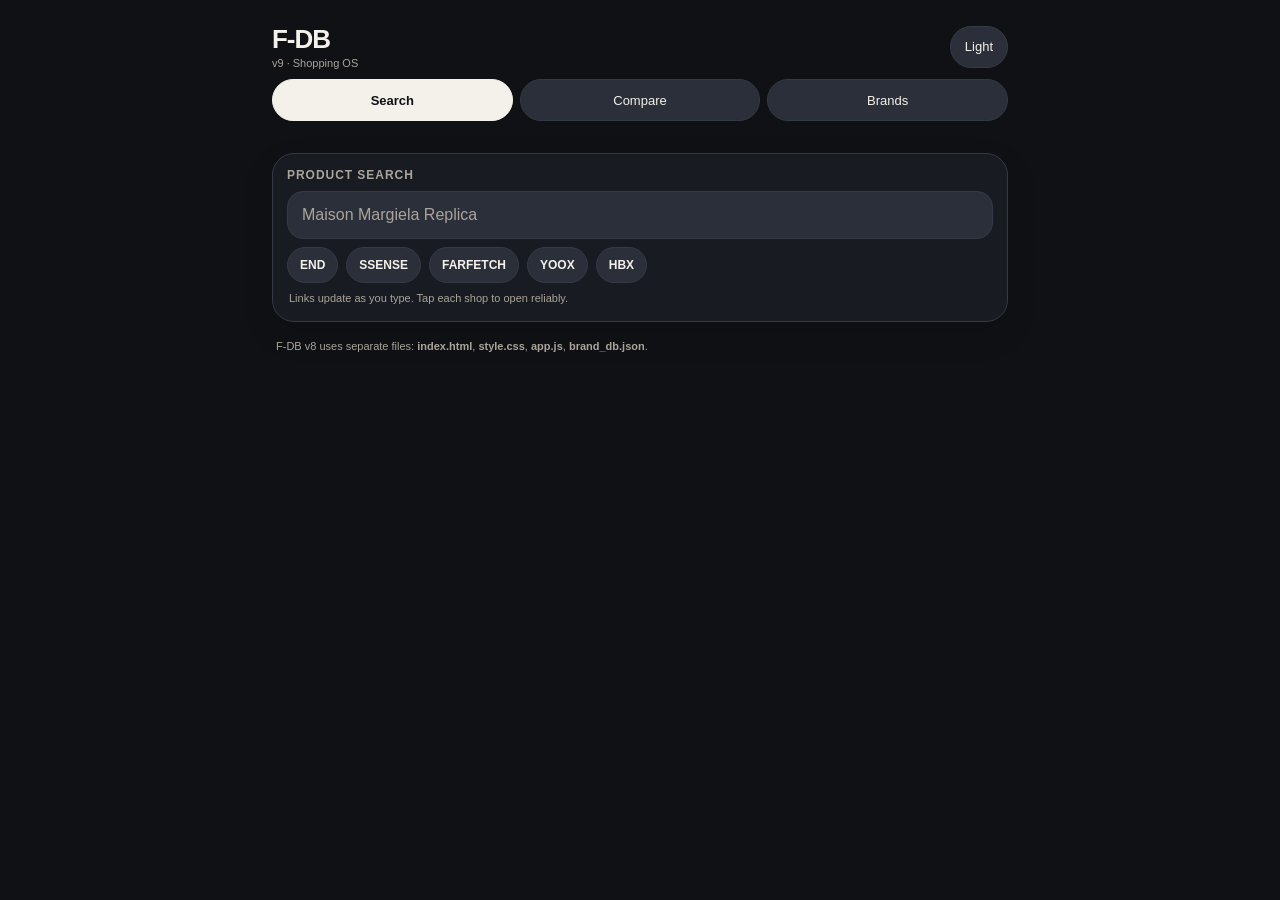
==== commit c8f8065a: "Add files via upload" ====
--- a/index.html
+++ b/index.html
@@ -3,7 +3,7 @@
 <head>
 <meta charset="utf-8">
 <meta name="viewport" content="width=device-width, initial-scale=1, viewport-fit=cover">
-<title>F-DB v8</title>
+<title>F-DB v9</title>
 <link rel="stylesheet" href="style.css">
 </head>
 <body>
@@ -12,7 +12,7 @@
     <div class="header">
       <div>
         <h1>F-DB</h1>
-        <div class="version">v8 · Shopping OS</div>
+        <div class="version">v9 · Shopping OS</div>
       </div>
       <button id="themeToggle">Light</button>
     </div>
--- a/style.css
+++ b/style.css
@@ -362,3 +362,155 @@
     grid-row:1 / 2;
   }
 }
+
+
+/* Compare v9: price-first layout only */
+.compareV9Intro {
+  margin: 0 0 10px;
+}
+
+.compareLinks {
+  display: flex;
+  gap: 8px;
+  overflow-x: auto;
+  padding: 8px 0 0;
+  scrollbar-width: none;
+}
+
+.compareLinks::-webkit-scrollbar {
+  display: none;
+}
+
+.compareTable {
+  display: grid;
+  gap: 8px;
+  margin-top: 12px;
+}
+
+.compareRowV9 {
+  background: var(--card);
+  border: 1px solid var(--line);
+  border-radius: 18px;
+  padding: 11px;
+  display: grid;
+  grid-template-columns: 86px 1fr 104px;
+  gap: 10px;
+  align-items: center;
+}
+
+.compareRowV9.best {
+  border-color: var(--accent);
+  box-shadow: 0 0 0 1px var(--accent) inset;
+}
+
+.compareRowV9.best .compareShop::after {
+  content: " BEST";
+  display: block;
+  color: var(--muted);
+  font-size: 9px;
+  letter-spacing: .08em;
+  margin-top: 2px;
+}
+
+.compareShop {
+  font-size: 14px;
+  font-weight: 950;
+}
+
+.comparePriceInput {
+  min-height: 46px;
+  font-size: 18px;
+  font-weight: 800;
+  border-radius: 14px;
+}
+
+.compareTotalBox {
+  text-align: right;
+}
+
+.compareTotal {
+  font-size: 17px;
+  font-weight: 950;
+}
+
+.compareBreakdown {
+  color: var(--muted);
+  font-size: 10px;
+  margin-top: 3px;
+  line-height: 1.35;
+}
+
+.compareSettings {
+  margin-top: 12px;
+  border-top: 1px solid var(--line);
+  padding-top: 10px;
+}
+
+.compareSettings summary {
+  cursor: pointer;
+  color: var(--muted);
+  font-size: 12px;
+  font-weight: 900;
+  letter-spacing: .06em;
+  text-transform: uppercase;
+  list-style: none;
+}
+
+.compareSettings summary::-webkit-details-marker {
+  display: none;
+}
+
+.compareSettings summary::after {
+  content: " +";
+}
+
+.compareSettings[open] summary::after {
+  content: " −";
+}
+
+.compareSettingGrid {
+  display: grid;
+  gap: 8px;
+  margin-top: 10px;
+}
+
+.compareSettingRow {
+  display: grid;
+  grid-template-columns: 86px 1fr 1fr 1fr;
+  gap: 8px;
+  align-items: center;
+}
+
+.compareSettingRow label {
+  font-size: 12px;
+  font-weight: 900;
+}
+
+.compareSettingRow input {
+  min-height: 40px;
+  font-size: 13px;
+  border-radius: 12px;
+}
+
+.compareActions {
+  display: flex;
+  gap: 8px;
+  flex-wrap: wrap;
+  margin-top: 12px;
+}
+
+@media (max-width:560px) {
+  .compareRowV9 {
+    grid-template-columns: 78px 1fr;
+  }
+
+  .compareTotalBox {
+    grid-column: 1 / -1;
+    text-align: left;
+    padding-left: 88px;
+  }
+
+  .compareSettingRow {
+    grid-template-columns: 78px 1fr;
+  }
+}
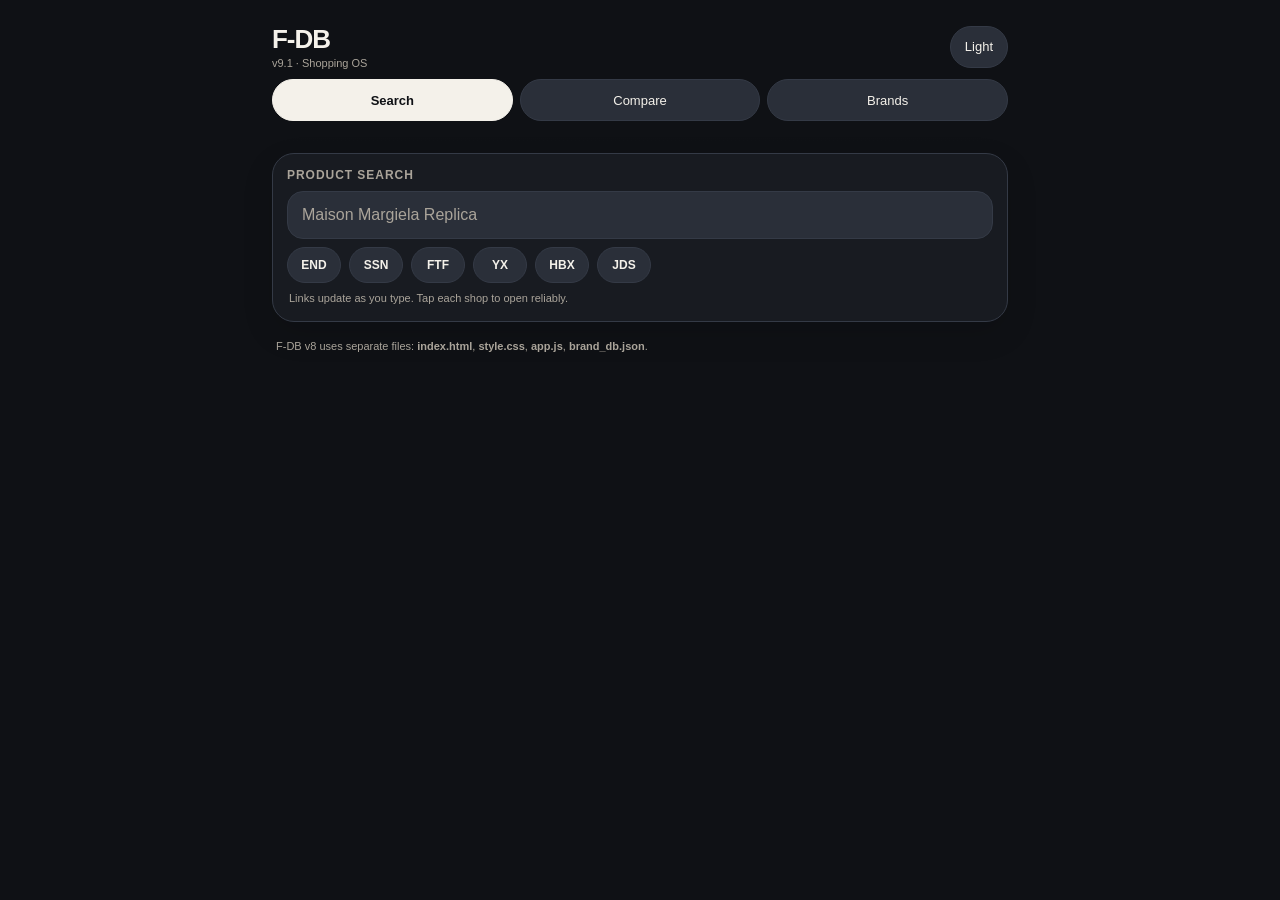
==== commit 9148706b: "Add files via upload" ====
--- a/index.html
+++ b/index.html
@@ -3,7 +3,7 @@
 <head>
 <meta charset="utf-8">
 <meta name="viewport" content="width=device-width, initial-scale=1, viewport-fit=cover">
-<title>F-DB v9</title>
+<title>F-DB v9.1</title>
 <link rel="stylesheet" href="style.css">
 </head>
 <body>
@@ -12,7 +12,7 @@
     <div class="header">
       <div>
         <h1>F-DB</h1>
-        <div class="version">v9 · Shopping OS</div>
+        <div class="version">v9.1 · Shopping OS</div>
       </div>
       <button id="themeToggle">Light</button>
     </div>
--- a/style.css
+++ b/style.css
@@ -514,3 +514,26 @@
     grid-template-columns: 78px 1fr;
   }
 }
+
+
+/* v9.1 shop abbreviations / six-shop compact buttons */
+.searchLink,
+.shopLink {
+  min-width: 54px;
+  text-align: center;
+}
+
+.compareLinks,
+.rowButtons,
+.brandShops {
+  flex-wrap: wrap;
+}
+
+@media (max-width:560px) {
+  .searchLink,
+  .shopLink {
+    min-width: 48px;
+    padding-left: 10px;
+    padding-right: 10px;
+  }
+}
